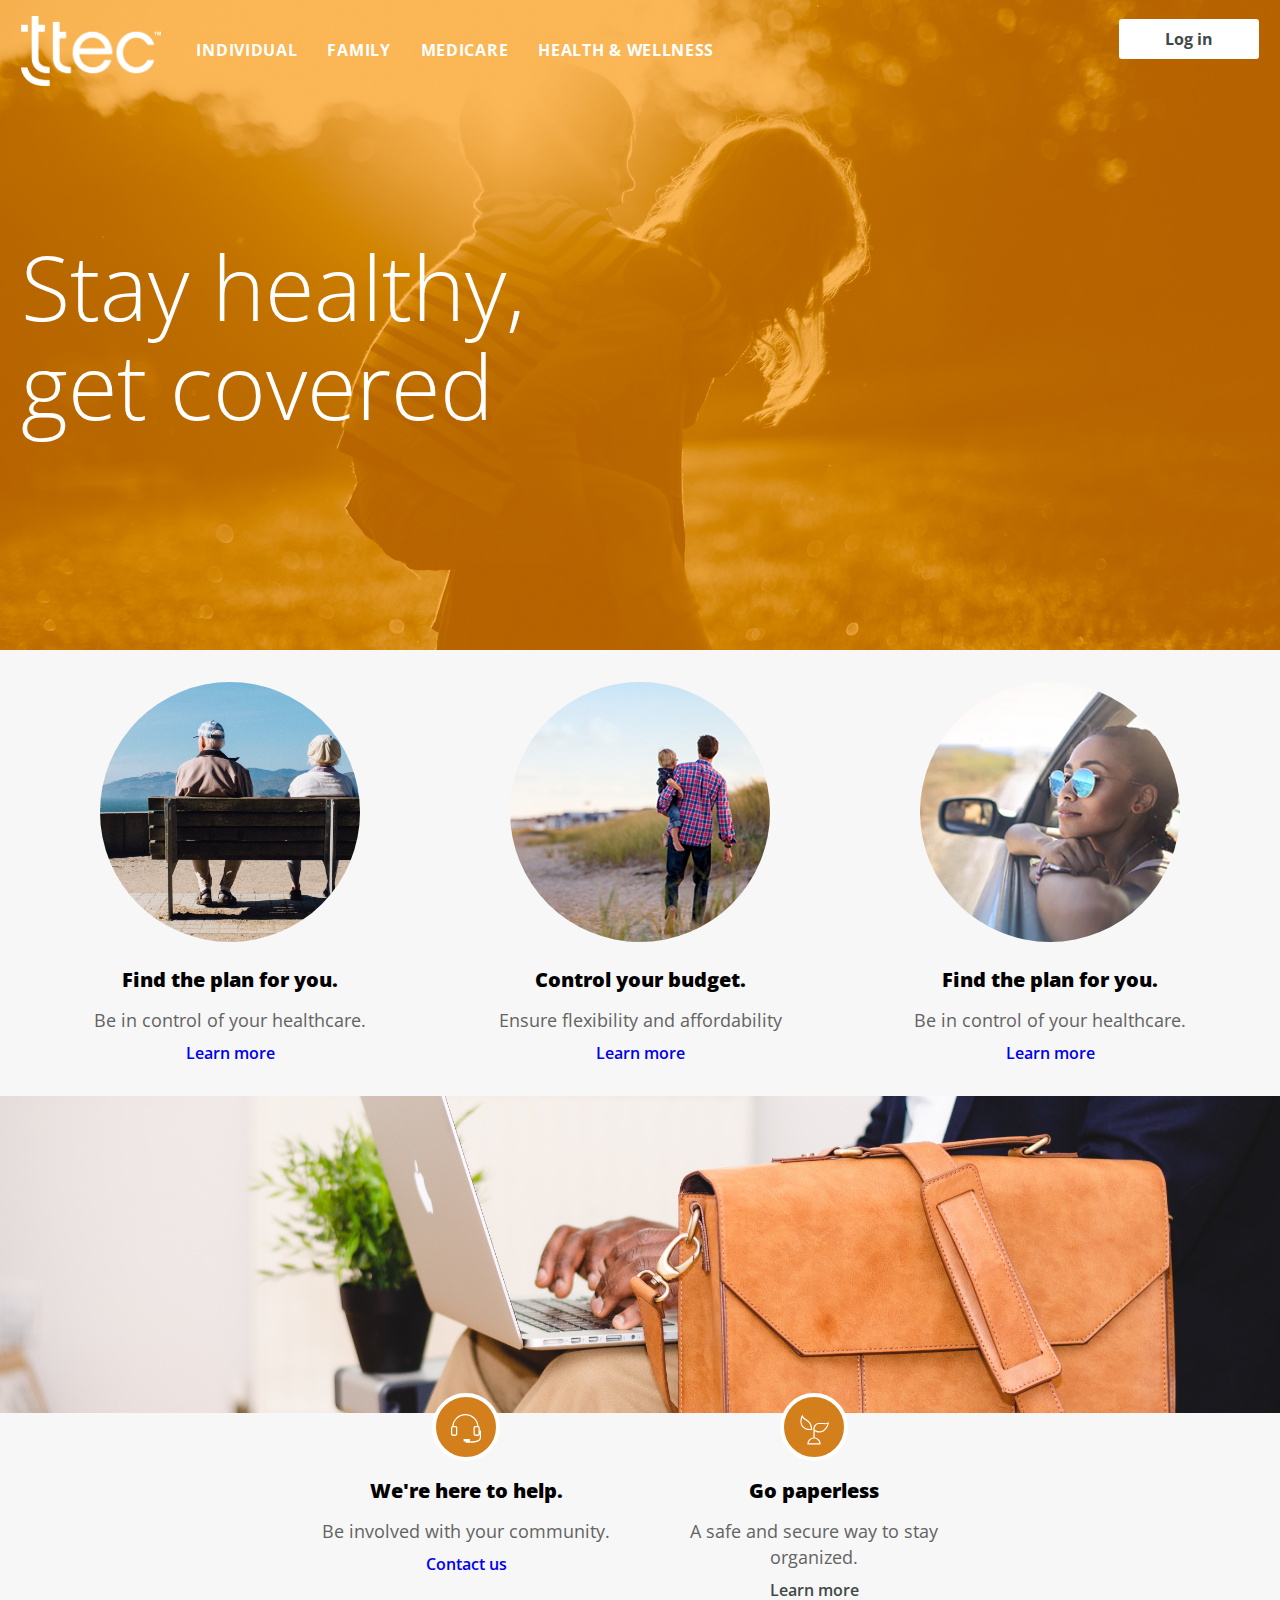
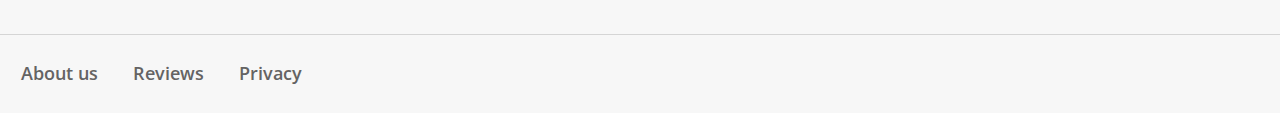
==== index.html @ 58f115ba "Add files via upload" ====
<!DOCTYPE html>
<html lang="en">
  <head><meta charset="utf-8">  
    <title>Welcome to U+ Health!</title>  
        <link href="https://fonts.googleapis.com/css?family=Open+Sans:400,700,800&display=swap" rel="stylesheet">
        <link rel="stylesheet" href="./css/healthcare.css">
        <link href="./css/chunk-common.b6e72eca.css" rel="preload" as="style">
        <link href="./css/chunk-common.b6e72eca.css" rel="stylesheet">
        <script src="js/login.js"></script>
	  <script src="js/PegaHelperExtension.js"></script>
	
    <script id="pega-wm-chat" src="https://widget.use1.chat.pega.digital/bebcd995-d087-48a1-bb02-82c9422e5b3c/widget.js"></script>
    <script language="javascript">
        function proactiveTimer() {
          setTimeout(() => {
                  PegaUnifiedChatWidget.triggerChat("5sonPage");
          }, 5000);
        }
        window.onload = proactiveTimer;
    </script>
  </head>
  <body>
    <div class="front">
        <header class="flex flex-col">
            <div class="wrap header flex">
                <a><img src="./img/tteclogo.png" alt="U+" class="logo"></a>
                <nav class="flex-grow-1">
                <ul class="flex flex-mid-align flex-grow-1">
					<li><a href="#">INDIVIDUAL</a></li>
					<li><a href="#">FAMILY</a></li>
					<li><a href="#">MEDICARE</a></li>
					<li><a href="#">HEALTH & WELLNESS</a></li>
                </ul></nav>
                <button onclick="document.getElementById('id01').style.display='block'" style="width:auto;" class="launch-login">Log in</button>
                <div id = "id01" class="overlay flex flex-col">
                    <form name="login" method="GET" action="/Home.html" onsubmit="return validateform()">
                        <div class="field flex flex-col username">
                            <label for="username">Username</label>
                            <input type="text" id="username" required>
                        </div>
                        <div class="field flex flex-col password">
                            <label for="password">Password</label>
                            <input id="password" type="password" required>
                        </div>
                        <input type="submit" class="button inverse login-btn margin-top" value="Log In">
                    </form>
                </div>
				<script src="js/close.js"></script>
				
            </div>
         </header>
        <main class="flex flex-col">
			<div class="flex flex-col">
            <div class="wrap hero-wrap flex">
                <div class="flex flex-col">
                    <h1 class="hero">Stay healthy, <span>get covered</span></h1>
                </div>
            </div>
            <div class="wrap options primary-options">
                <section class="front-option">
                    <div><img src="img/option-1.jpg" alt="Something." class="option"></div>
                        <div class="details">
								<h2 class="option-header">Find the plan for you.</h2>
								<p>Be in control of your healthcare.</p>
                            <a href="./services.html">Learn more</a></div>
                </section>
                <section class="front-option">
                    <div><img src="img/option-2.jpg" alt="Something." class="option"></div>
                        <div class="details">
								<h2 class="option-header">Control your budget.</h2>
								<p>Ensure flexibility and affordability</p>
                            <a href="./services.html">Learn more</a>
                        </div>
                    </section>
                <section class="front-option">
                    <div><img src="img/option-3.jpg" alt="Something." class="option"></div>
                        <div class="details">
								<h2 class="option-header">Find the plan for you.</h2>
								<p>Be in control of your healthcare.</p>
                            <a href="./services.html">Learn more</a>
                        </div>
                </section>
            </div>
            </div>
            <div class="secondary-options">
                <div class="banner" style="background-image: url(&quot;img/secondary-options.jpg&quot;);">
                </div>
                <div class="wrap options">
                    <section class="front-option contact-us">
                        <h2 class="option-header">We're here to help.</h2>
                        <p>Be involved with your community.</p>
                        <a href="./contact.html">Contact us</a>
                    </section>
                    <section class="front-option paperless">
                    <h2 class="option-header">Go paperless</h2>
                    <p>A safe and secure way to stay organized.</p>
                    <a>Learn more</a>
                    </section>
                </div>
            </div>
        </main>
        <footer class="">
            <div class="wrap flex">
                <nav><div class="flex">
                <a>About us</a>
                <a>Reviews</a>
                <a>Privacy</a>
                </div>
                </nav>
            </div>
        </footer>
    </div>
</body>
</html>
---- css/healthcare.css ----
/* HEALTHCARE */

header,
.product-icon,
.secondary-options .front-option::after,
.benefits li::after {
 background-color:#D37F1C;
}

.front header {
	background-image: url('../img/hero-1.jpg');
 }
 
 .front.logged-in header {
	background-image: url('../img/hero-1.jpg');
 }
---- css/chunk-common.b6e72eca.css ----
html {
  line-height: 1.15;
  -webkit-text-size-adjust: 100%;
}
h1 {
  font-size: 2em;
  margin: 0.67em 0;
}
ih1 {
  padding-left: 5px;
  font-weight:normal;
  font-size: 20px;
  margin: 0 0 5px 0;
  color: #0072fffc;
  line-height: 1.2;
}
.row {
  display: flex;
  font-size: 16px;
  font-weight: 700;
}
.left {
  width: 75%;
}

.right {
  width: 25%;
  text-align: end;
}

body {font-family: "Lato", sans-serif;}        
        /* Style the tab */
        .tab {
          float: left;
          border: 1px solid #ccc;
          background-color: #fff;
          width: 23%;
          height: 422px;
        }        
        /* Style the buttons inside the tab */
        .tab button {
          display: block;
          background-color: inherit;
          color: black;
          padding: 15px;
          width: 100%;
          border: none;
          outline: none;
          text-align: left;
          cursor: pointer;
          transition: 0.3s;
          font-size: 17px;
        }        
        /* Change background color of buttons on hover */
        .tab button:hover {
          background-color: #ddd;
        }        
        /* Create an active/current "tab button" class */
        .tab button.active {
          background-color: #ccc;
        }        
        /* Style the tab content */
        .tabcontent {
          float: left;
          padding: 0px 12px;
          border: 1px solid #ccc;
          width: 77%;
          border-left: none;
          height: 422px;
        }
hr {
  box-sizing: content-box;
  height: 0;
  overflow: visible;
}
pre {
  font-family: monospace, monospace;
  font-size: 1em;
}            
a {
  background-color: transparent;
}
abbr [title] {
  border-bottom: none;
  text-decoration: underline;
  -webkit-text-decoration: underline dotted;
  text-decoration: underline dotted;
}
b,
strong {
  font-weight: bolder;
}
code,
kbd,
samp {
  font-family: monospace, monospace;
  font-size: 1em;
}
small {
  font-size: 80%;
}
sub,
sup {
  font-size: 75%;
  line-height: 0;
  position: relative;
  vertical-align: baseline;
}
sub {
  bottom: -0.25em;
}
sup {
  top: -0.5em;
}
img {
  border-style: none;
}
button,
input,
optgroup,
select,
textarea {
  font-family: inherit;
  font-size: 100%;
  line-height: 1.15;
  margin: 0;
}
button,
input {
  overflow: visible;
}
button,
select {
  text-transform: none;
}
[type="button"],
[type="reset"],
[type="submit"],
button {
  -webkit-appearance: button;
}
[type="button"]::-moz-focus-inner,
[type="reset"]::-moz-focus-inner,
[type="submit"]::-moz-focus-inner,
button::-moz-focus-inner {
  border-style: none;
  padding: 0;
}
[type="button"]:-moz-focusring,
[type="reset"]:-moz-focusring,
[type="submit"]:-moz-focusring,
button:-moz-focusring {
  outline: 1px dotted ButtonText;
}
fieldset {
  padding: 0.35em 0.75em 0.625em;
}
legend {
  box-sizing: border-box;
  color: inherit;
  display: table;
  max-width: 100%;
  padding: 0;
  white-space: normal;
}
progress {
  vertical-align: baseline;
}
textarea {
  overflow: auto;
}
[type="checkbox"],
[type="radio"] {
  box-sizing: border-box;
  padding: 0;
}
[type="number"]::-webkit-inner-spin-button,
[type="number"]::-webkit-outer-spin-button {
  height: auto;
}
[type="search"] {
  -webkit-appearance: textfield;
  outline-offset: -2px;
}
[type="search"]::-webkit-search-decoration {
  -webkit-appearance: none;
}
::-webkit-file-upload-button {
  -webkit-appearance: button;
  font: inherit;
}
details {
  display: block;
}
summary {
  display: list-item;
}
[hidden],
template {
  display: none;
}
*,
:after,
:before {
  box-sizing: border-box;
}
html {
  font-size: 16px;
}
body {
  overflow: auto !important;
}
body,
button {
  font: 16px/1.43 Open Sans, sans-serif;
}
body {
  color: #414949;
}
a,
a:visited {
  text-decoration: none;
  font-weight: 600;
}
a:not(.decorated):hover {
  text-decoration: underline;
}
a.fatlist-item {
  white-space: nowrap;
  margin-left: auto;
  text-align: right;
  padding-left: 28px;
}
p.fatlist-item {
  margin-bottom: 0;
}
ul {
  padding: 0;
}
li,
ul {
  margin: 0;
}
li {
  list-style: none;
}
.benefits li,
.quick-links li {
  margin-bottom: 28px;
}
.benefits li {
  margin-left: 42px;
  position: relative;
}
.benefits li:after {
  content: "";
  width: 24px;
  height: 24px;
  background: url(../img/checkmark-w.71b3f3e2.svg);
  background-repeat: no-repeat;
  background-position: 50% 50%;
  background-size: 14px auto;
  top: 0;
  left: -42px;
  position: absolute;
  border-radius: 50%;
}
header a,
header a:visited {
  font-size: 16px;
  font-weight: 700;
  color: #fff;
  letter-spacing: 0.7px;
  text-transform: capitalize;
}
header span {
  color: #fff;
  font-size: 14px;
  font-weight: 700;
  text-align: right;
}
h1 {
  font-weight: 300;
  font-size: 42px;
  color: #fff;
  margin: 0 0 28px 0;
}
.col-2 h3,
h2 {
  font-weight: 800;
  font-size: 20px;
  margin: 0 0 16px 0;
  color: #000;
  line-height: 1.2;
}
h1.hero {
  font-size: 90px;
  line-height: 1.1;
  color: #fff;
}
p {
  font-size: 18px;
  margin: 0 0 8px 0;
}
.separator > section {
  border-right: 2px solid #979797;
}
.separator > section:last-child {
  border-right: none;
}
.front-option > p {
  margin-bottom: 8px;
}
.category-option p {
  margin-bottom: 24px;
}
.category-option button {
  min-width: 0;
  height: 36px;
}
h1.hero span {
  display: block;
}
h3,
th {
  color: black;
}
h3 {
  font-size: 20px;
  font-weight:800;
  margin: 0 0 16px 0;
}
h4 {
  font-size: 16px;
  margin: 8px 0;
  color: #000;
}
.col-2 h3,
.quick-links a,
.quick-links li,
.table-heading {
  font-size: 15px;
}
.col-2 h3 {
  margin: 21px 0 14px 0;
}
.quick-links a,
.quick-links li {
  font-weight: 700;
}
.banner > div {
  border-color: transparent;
}
.banner h3 {
  margin: 0 0 7px 0;
  text-transform: uppercase;
}
.banner p {
  font-size: 14px;
}
.banner,
.banner h3,
.banner p {
  color: #fff;
}
.banner button {
  margin-left: 7px;
}
.offer-text p {
  margin: 14px 0;
}
.offer-text h3,
h3.account-type {
  margin-bottom: 14px;
}
.table-heading {
  border-bottom: 1px solid #dedede;
  border-radius: 3px;
  margin: 0 -35px 21px -35px;
  padding: 0 35px 21px 35px;
}
table.align-center td,
table.align-center th {
  text-align: center;
  width: 33.3333%;
}
table.color-light tr {
  background-color: #f1f1f1;
}
table.color-light td {
  border: 1px solid #fff;
  padding: 8px;
  color: #000;
}
table.color-heading {
  border: 1px solid #dedede;
  border-radius: 3px;
}
table.color-heading tr.heading {
  background: #f1f1f1;
  font-size: 15px;
  height: 45px;
  font-weight: 700;
}
table.color-heading tr.footer {
  background: #f1f1f1;
  height: 45px;
}
table.color-heading .trend {
  font-size: 10px;
}
tr.heading {
  background: #f1f1f1;
  font-size: 12px;
  height: 45px;
  font-weight: 700;
}
.investmentamount {
  min-width: 130px;
  display: inline-block;
}
.center {
  display: flex;
  justify-content: center;
  align-items: center;
}
p {
  color: #646363;
}
p.activity {
  font-size: 20px;
  margin: 0;
}
time {
  text-transform: uppercase;
  color: #646363;
  font-size: 18px;
  font-weight: 600;
}
time span {
  display: block;
}
time.fatlist-item {
  min-width: 158px;
}
.keyrates h4 {
  color: #646363;
  font-weight: 300;
}
.keyrates h4 ~ table tr {
  font-size: 20px;
}
.cash-projections > div {
  align-items: center;
}
.cash-projections h2 {
  margin: -23px auto 0 0;
}
.cash-projections h4.dropdown {
  margin-top: -25px;
  color: var(--interactiveColor);
}
.cash-projections span {
  font-size: 20px;
  color: #000;
}
.cash-projections > div > div {
  margin-left: 20px;
}
.cash-projections > svg {
  border: 1px solid #ccc;
  margin-top: 10px;
}
.front-option > .offer-card,
.offer-card-col > .offer-card {
  position: relative;
}
.ai-overlay {
  display: none;
  position: absolute;
  top: 0;
  color: #fff;
  background-color: #273b3f;
  flex-flow: column nowrap;
}
.ai-overlay.show {
  display: flex;
  min-width: 385px;
  z-index: 2;
  opacity: 0.85;
}
.ai-overlay > .footer-img {
  margin: auto 0 0 0;
  border-top: 1px solid #fff;
  text-align: right;
}
.ai-overlay > ul {
  text-align: left;
  padding: 16px;
}
.ai-overlay > ul > li {
  word-break: break-all;
  display: flex;
  margin-bottom: 15px;
  align-items: baseline;
}
.ai-overlay label {
  font-weight: 700;
  min-width: 165px;
  display: inline-block;
  color: #fff;
  margin: 0 8px 0 0;
}
.ai-overlay span {
  word-break: break-all;
  display: inline-block;
}
.ai-toggle {
  font-size: 24px;
  border-radius: 50%;
  border: 3px solid #fff;
  min-width: auto;
  height: 49px;
  align-self: flex-end;
}
.rts-overlay {
  width: 100%;
  height: 100px;
  background-color: #344251;
  position: fixed;
  bottom: 0;
  z-index: 2;
  transition: -webkit-transform 0.2s ease;
  transition: transform 0.2s ease;
  transition: transform 0.2s ease, -webkit-transform 0.2s ease;
  padding: 0 14px;
  -webkit-transform: translateY(80px);
  transform: translateY(80px);
}
.rts-overlay > div {
  padding-top: 21px;
}
.rts-overlay > div > .flex {
  max-width: 500px;
}
.rts-enable {
  margin: 14px 14px 14px auto;
}
.rts-overlay.expanded {
  -webkit-transform: translateY(0);
  transform: translateY(0);
}
.rts-toggle {
  font-size: 15px;
  border-radius: 50%;
  border: 3px solid transparent;
  width: 40px;
  min-width: auto;
  padding: 0;
}
.rts-enabled .offer-container,
.rts-enabled .primary-options > .front-option.cdh-offer {
  outline: 1px dashed #f7112d;
  cursor: pointer;
}
.pi.pi-rts-error {
  background: #f7112d;
  border-color: #fff;
}
.rts-overlay-toggle {
  position: absolute;
  left: 70px;
  top: -15px;
}
.rts-overlay span {
  font-size: 16px;
  color: #fff;
}
.rts-overlay .comment {
  background-color: #1c242d;
  height: 66px;
  overflow-y: auto;
  font-size: 13px;
  color: #fff;
  padding: 14px 14px 0 14px;
  margin-left: 14px;
  flex: 1;
}
.rts-overlay .comment > p {
  color: #fff;
  margin: 0;
  font-size: 13px;
}
.scorecard {
  font-size: 22px;
}
.form {
  flex: 1;
}
.form main {
  color: #fff;
  min-height: calc(100vh - 244px);
  margin-top: -300px;
  margin-left: 30px;
  margin-right: 30px;
}
.kmhelp > div {
  height: calc(100vh - 244px);
}
.kmhelp > div > iframe {
  height: 100% !important;
}
.front header {
  background-position: 50% 25%;
  background-repeat: no-repeat;
  background-size: cover;
  height: 650px;
  padding-top: 7px;
  margin-bottom: 70px;
}
.front > header {
  justify-content: flex-start;
  margin-bottom: 0;
}
.front > main {
  margin-top: -600px;
}
.front .hero-wrap {
  height: 600px;
}
.hero-wrap button.more {
  width: 150px;
}
.hero-wrap a {
  width: 150px;
  background: #fff;
  text-align: center;
  border-radius: 3px;
  line-height: 40px;
}
.form > header {
  background-position: 25% 50%;
  background-repeat: no-repeat;
  background-size: cover;
  justify-content: flex-start;
  padding-top: 7px;
  height: 400px;
}
.flex {
  display: flex;
}
.account-picker > .flex > .content-card {
  margin: 0 8px 8px 8px;
  flex: 1;
}
.account-picker > .flex > .content-card:first-child {
  margin-left: 0;
}
.account-picker > .flex > .content-card:last-child {
  margin-right: 0;
}
.flex-col-3 {
  flex-wrap: nowrap;
}
.flex-col-3 > div {
  width: calc(33.33333% - 10.66667px);
  margin: 0 8px 8px 8px;
}
.flex-col-3 > div:last-child {
  margin-right: 0;
}
.flex-col-3 > div:first-child {
  margin-left: 0;
}
.flex-nowrap {
  flex-wrap: nowrap;
}
.flex-wrap {
  flex-wrap: wrap;
}
.flex-col {
  flex-direction: column;
}
.flex-align-r {
  margin-left: auto;
}
.flex-grow-r {
  flex: 1;
  justify-content: flex-end;
}
.flex-mid-align {
  align-items: center;
}
.space-nowrap {
  white-space: nowrap;
}
a.km {
  margin-right: 21px;
}
.cols-reverse .col-1 {
  order: 2;
}
.cols-reverse .col-2 {
  margin-left: 0;
  margin-right: 35px;
  padding: 0;
  box-shadow: none;
}
body {
  margin: 0;
}
.wrap {
  width: 100%;
  max-width: 1300px;
  padding: 0 21px;
  margin: 0 auto 16px auto;
}
footer .wrap {
  margin-bottom: 0;
  align-items: center;
}
.category .wrap {
  max-width: 1000px;
  margin: 0 auto;
}
.wrap.header,
footer .wrap {
  max-width: 100%;
}
.wrap.header {
  align-items: flex-end;
  margin-bottom: 0;
  height: 55px;
}
header {
  height: 113px;
  justify-content: center;
  margin-bottom: 45px;
}
.front.logged-in header {
  padding-top: 29.5px;
}
header.settings {
  margin-bottom: 0;
  padding: 0 16px;
  flex-flow: row wrap;
}
header.settings > h1 {
  flex-grow: 1;
  margin: 0 auto;
  text-align: center;
}
header ul.flex li {
  margin-right: 30px;
}
.embedded-content > body {
  background: transparent;
}
.embedded-content .header-light h2 {
  color: #fff;
}
.embedded-content .header-light > a {
  flex-grow: 1;
  text-align: right;
  color: #fff;
  line-height: 42px;
}
.embedded-content .col-2 {
  margin: 0 0 0 35px;
  min-width: 200px;
}
.embedded-content .col-2 h3 {
  margin-top: 0;
}
.embedded-content .button-row > button {
  min-width: 140px;
  margin: 0 35px 14px 0;
  width: calc(25% - 29.5px);
  padding: 0 14px;
}
.embedded-content .button-row > button:last-child {
  margin-right: 0;
}
.hero-wrap {
  flex-grow: 1;
  align-items: center;
  position: relative;
}
.hero-wrap.hero-with-img > div {
  width: 50%;
}
.hero-wrap.hero-with-img > div:last-child {
  text-align: center;
}
.button-row button,
main {
  flex-grow: 1;
}
.primary-options > .front-option > .details {
  margin-top: 20px;
}
.options {
  display: flex;
  max-width: 1230px;
  justify-content: space-between;
}
.secondary-options .banner {
  height: 317px;
  background: no-repeat 50% 0 transparent;
  background-size: cover;
}
.secondary-options .front-option {
  padding-top: 86px;
  background-size: 68px;
  position: relative;
}
.offer-img {
  max-width: 100%;
}
.list-box > h3 {
  color: #414949;
  margin-bottom: 8px;
}
.list-box > p {
  font-size: 27px;
  color: #414949;
  margin: 0;
  word-break: break-all;
}
.secondary-options .front-option:after {
  content: "";
  display: block;
  height: 68px;
  width: 68px;
  border-radius: 50%;
  position: absolute;
  top: 0;
  left: 50%;
  margin-left: -34px;
  background: url(../img/contact.svg);
  background-position: 50% 50%;
  background-repeat: no-repeat;
  background-color:#D37F1C;
  background-size: 30px auto;
  border: 4px solid #fff;
}
.secondary-options .paperless:after {
  background-image: url(../img/paperless.svg);
}
.secondary-options .wrap {
  max-width: 738px;
  margin-top: -20px;
}
.primary-options.wrap {
  padding: 0;
}
.hero-wrap img,
img.option {
  max-height: 260px;
  max-width: 100%;
}
.primary-options img.option {
  border-radius: 50%;
}
.col-2 img {
  max-width: 100%;
}
.front-option {
  text-align: center;
  min-width: 150px;
  padding: 16px;
  flex: 1;
  display: flex;
  flex-flow: column;
}
footer {
  border-top: 1px solid #d5d5d5;
  width: 100%;
}
footer nav > div.flex > a {
  margin-right: 35px;
  font-size: 18px;
  color: #646363;
}
footer nav > div.flex {
  margin: 26px 0;
  align-items: center;
}
.accounts-list > li {
  flex-grow: 1;
}
.accounts-list > li,
.button-row > button {
  margin: 0 8px 24px 8px;
}
.accounts-list > li:first-child,
.button-row > button:first-child {
  margin-left: 0;
}
.accounts-list > li:last-child,
.button-row > button:last-child {
  margin-right: 0;
}
.col-1 {
  width: calc(75% - 30px);
  
}
.col-2 {
  flex-grow: 1;
  width: 25%;
  margin-bottom: 24px;
  margin-left: 30px;
}
.col-3 {
  flex: 1;
  width: calc(33.33333% - 23.33333px);
  margin-left: 35px;
}
.col-3:first-child {
  margin-left: 0;
}
.col-4{
  width : 100%;
}
.content-card {
  padding: 20px;
}
pega-embed {
  background: #fff;
  border: 1px solid #d5d5d5;
  border-radius: 4px;
  margin-bottom: 16px;
}
.primary-card {
  padding: 35px;
}
.primary-card > section {
  margin-bottom: 16px;
}
.primary-card > section:last-child {
  margin-bottom: 0;
}
.secondary-card {
  padding: 20px;
  margin-bottom: 30px;
}
.offer .col-2 {
  margin-top: 0;
}
.col-2 img {
  margin: 0 auto;
  display: block;
}
.circle {
  border-radius: 999px;
}
.menu {
  display: none;
}
#pega-gadget ~ .col-2 {
  margin-top: 90px;
}
.layout-stacked > .field-item {
  margin: 16px 0 8px 0;
  position: relative;
}
.layout-stacked > .field-item > label {
  position: absolute;
  top: 0;
  left: 8px;
  transition: all 0.3s ease;
  padding: 0;
  margin: 10px 0 0 0;
  pointer-events: none;
  font-size: 16px;
  color: #414949;
}
.layout-stacked > .field-item > input,
.layout-stacked > .field-item > input:active,
.layout-stacked > .field-item > input:focus,
.layout-stacked > .field-item > input:hover {
  transition: all 0.3s linear;
  border: none;
  border-bottom: 1px solid #d1d2d3;
  outline: none;
  color: #000;
  line-height: 40px;
  padding: 10px 0 3px 0;
  height: 40px;
  font-weight: 300;
}
.layout-stacked > .field-item > input::-webkit-input-placeholder {
  color: transparent;
  font-size: 0;
}
.layout-stacked > .field-item > input::-moz-placeholder {
  color: transparent;
  font-size: 0;
}
.layout-stacked > .field-item > input::-ms-input-placeholder {
  color: transparent;
  font-size: 0;
}
.layout-stacked > .field-item > input::placeholder {
  color: transparent;
  font-size: 0;
}
.layout-stacked > .field-item > input:not(:-moz-placeholder-shown) + label {
  font-size: 75%;
  transform: translate3d(0, -100%, 0);
  margin-top: 16px;
}
.layout-stacked > .field-item > input:active + label,
.layout-stacked > .field-item > input:focus + label,
.layout-stacked > .field-item > input:not(:placeholder-shown) + label {
  font-size: 75%;
  -webkit-transform: translate3d(0, -100%, 0);
  transform: translate3d(0, -100%, 0);
  margin-top: 16px;
}
.layout-labels-left > .field-item {
  display: flex;
  flex-flow: row nowrap;
  align-items: center;
  margin-bottom: 8px;
}
.layout-labels-left > .field-item > label {
  margin: 0 16px 0 0;
  width: 300px;
}
.layout-labels-left > .field-item > label.width-auto {
  width: auto;
}
.layout-labels-left > .field-item > input[type="password"],
.layout-labels-left > .field-item > input[type="text"],
.layout-labels-left > .field-item > select,
.layout-labels-left > .field-item > textarea {
  flex-grow: 1;
  width: 100%;
  min-width: 0;
  resize: none;
}
.layout-labels-top > .field-item > label {
  margin: 0 0 4px 0;
}
.layout-labels-top > .field-item > input[type="password"],
.layout-labels-top > .field-item > input[type="text"],
.layout-labels-top > .field-item > select,
.layout-labels-top > .field-item > textarea {
  flex-grow: 1;
  width: 100%;
  min-width: 0;
  margin-bottom: 16px;
  resize: none;
}
.layout-labels-top > .field-item.field-checkbox {
  display: flex;
  flex-flow: row nowrap;
  margin-top: 16px;
  margin-bottom: 16px;
}
.layout-labels-top > .field-item.field-checkbox > label {
  margin-right: 16px;
}
.layout-inline-grid-double {
  display: flex;
  flex-flow: row wrap;
}
.layout-inline-grid-double > div {
  width: calc(50% - 8px);
  margin-right: 8px;
}
.layout-inline-grid-double > div:nth-child(2n) {
  margin: 0 0 0 8px;
}
.padding-2x {
  padding: 16px;
}
.margin-r-2x {
  margin-right: 16px;
}
.margin-t-2x {
  margin-top: 16px;
}
.padding-t-2x {
  padding-top: 16px;
}
.flex-grow-1 {
  flex-grow: 1;
}
.flex-1 {
  flex: 1;
}
.float-r {
  float: right;
}
.margin-r-auto {
  margin-right: auto;
}
.margin-l-auto {
  margin-left: auto;
}
.width-100-pct {
  width: 100%;
}
.height-100-pct {
  height: 100%;
}
.full-height > iframe {
  min-height: calc(100vh - 244px);
}
div.inline-middle > button {
  margin-right: 16px;
}
div.inline-middle > button:last-child {
  margin-right: 0;
}
div[data-pega-gadgetname] {
  width: 100%;
}
[role="tablist"] li {
  display: inline-block;
  list-style: none;
}
a[role="tab"] {
  padding: 12px 16px;
  display: block;
  font-weight: 700;
  font-size: 20px;
  text-decoration: none;
  cursor: pointer;
  color: var(--interactiveColor);
  width: 100%;
}
a[aria-selected="true"],
a[role="tab"]:active,
a[role="tab"]:focus,
a[role="tab"]:hover {
  background: hsla(0, 0%, 82.4%, 0.7);
  text-decoration: underline;
}
[role="tabpanel"][aria-hidden="true"] {
  display: none;
}
.bill-pay p {
  margin-bottom: 16px;
}
a.kmhelp {
  margin: auto 16px auto 0;
}
.tab-vertical-menu {
  max-width: 1300px;
  margin: 21px auto;
}
.tab-vertical-menu > .tab-interface {
  display: flex;
  flex-flow: column;
  width: 350px;
  margin: 0 24px;
  position: sticky;
  top: 21px;
  float: left;
}
.tab-vertical-menu > .tab-interface > .tab-action,
.tab-vertical-menu > .tab-interface ul {
  display: flex;
  flex-flow: column;
  padding: 0;
  margin-bottom: 30px;
  background: #fff;
  border-radius: 8px;
}
.tab-vertical-menu > .tab-interface > .container > .header {
  display: none;
}
.tab-vertical-menu > .tab-interface > .container > .body {
  display: block;
  background: none;
  padding: 0;
}
.tab-vertical-menu > .tab-interface > .tab-action {
  padding: 20px;
}
.tab-vertical-menu > .tabs-details {
  flex: 1;
  margin-right: 24px;
  margin-bottom: 30px;
  background: #fff;
  border-radius: 8px;
  padding: 20px;
  margin-left: 396px;
}
.container-transparent h3,
.container-transparent p {
  color: #000;
}
.container-transparent h3 {
  margin: 8px 0;
}
.container > .header {
  height: 40px;
  align-items: baseline;
  cursor: pointer;
}
.container > .body {
  background: #eeeded;
  padding: 16px;
}
.container > .header > h3 {
  color: #000;
}
.container > .header > button.simple {
  color: #000;
  margin-left: 21px;
  min-height: auto;
  text-align: center;
  padding: 0 8px;
}
.container > .header > button.simple > i {
  margin-right: 0;
}
.container.collapsed > .body {
  display: none;
}
[disabled] {
  opacity: 0.33;
  pointer-events: none;
}
.logo {
  height: 70px;
  margin-right: 35px;
  margin-bottom:-30px;
  
}
label {
  margin-top: 0;
  color: #646363;
  font-size: 15px;
  font-weight: 700;
  display: inline-block;
}
input,
select,
textarea {
  margin-top: 0;
  background: #fff;
  border: 1px solid #d1d2d3;
  color: inherit;
  font-family: inherit;
  font-size: inherit;
  line-height: 24px;
  display: block;
  padding: 0 14px;
}
input,
select {
  height: 42px;
  font-size: 18px;
}
textarea {
  resize: none;
  overflow: hidden;
  display: block;
  -moz-tab-size: 4;
  -o-tab-size: 4;
  tab-size: 4;
  font-size: 18px;
}
input[type="checkbox"],
input[type="radio"] {
  display: inline-block;
  height: auto;
}
input[type="radio"] {
  position: absolute;
  opacity: 0;
}
input[type="radio"] + label:before {
  content: "";
  position: absolute;
  left: 0;
  top: 0;
  border-radius: 50%;
  transition: all 0.2s ease;
  background: #fff;
  border: 1px solid #cacdd6;
  width: 25px;
  height: 25px;
  display: inline-block;
  margin: 0 4px 0 0;
  box-sizing: border-box;
  padding: 0;
  vertical-align: top;
}
input[type="radio"]:focus + label:before,
input[type="radio"]:hover + label:before {
  border-color: var(--interactiveColor);
}
input[type="radio"] + label {
  pointer-events: all;
  position: relative;
  padding-left: 30px;
  padding-top: 0;
  cursor: pointer;
  width: 100%;
  margin: 0 10px 10px 0;
  display: inline-block;
  color: #1d2020;
  font-weight: 400;
  text-decoration: inherit;
  text-transform: none;
  font-size: 16px;
  font-family: OpenSans, sans-serif;
  line-height: 28px;
}
input[type="radio"]:checked + label:before {
  background: #fff;
  border-width: 9px;
  border-color: var(--interactiveColor);
}
.field-radiogroup > div {
  flex-flow: row wrap;
}
select {
  background: #fff
    url("data:image/svg+xml;charset=utf-8,%3Csvg xmlns='http://www.w3.org/2000/svg' viewBox='0 0 48.06 28.04' width='18' height='9'%3E%3Cpath fill='%23333' d='M47.51.64a1.91 1.91 0 00-2.7 0L24.1 23.25 3.35.65 3.17.47A1.91 1.91 0 10.66 3.35l21.87 23.84a1.69 1.69 0 00.13.31 2.15 2.15 0 002.85 0 1.75 1.75 0 00.13-.32L47.51 3.34a1.91 1.91 0 000-2.7z'/%3E%3C/svg%3E")
    right 15px top 50% no-repeat;
  padding-right: 48px;
  -webkit-appearance: none;
}
select::-ms-expand {
  display: none;
}
a,
button,
input,
select,
textarea {
  transition: all 0.25s ease-out;
}
textarea {
  height: 150px;
}
a:hover {
  cursor: pointer;
}
input[type="checkbox"] {
  -webkit-appearance: none;
  -moz-appearance: none;
  appearance: none;
}
input[type="checkbox"]:active,
input[type="checkbox"]:checked,
input[type="checkbox"]:hover,
input[type="checkbox"]:indeterminate {
  border-color: var(--interactiveColor);
}
input[type="checkbox"]:checked,
input[type="checkbox"]:indeterminate {
  background-color: #eceff8;
}
input[type="checkbox"]:disabled {
  opacity: 0.3;
  cursor: not-allowed;
}
input[type="checkbox"] {
  position: absolute;
  opacity: 0;
}
input[type="checkbox"]:checked + label:before {
  background: url("[data-uri]")
    no-repeat 50% 50%;
  background-color: var(--interactiveColor);
  background-size: 16px;
  border-color: var(--interactiveColor);
}
input[type="checkbox"]:focus + label:before,
input[type="checkbox"]:hover + label:before {
  border-color: var(--interactiveColor);
}
input[type="checkbox"] + label:before {
  content: "";
  position: absolute;
  left: 0;
  top: 0;
  width: 28px;
  height: 28px;
  transition: all 0.2s ease;
  border: 1px solid;
}
input[type="checkbox"] + label {
  pointer-events: all;
  position: relative;
  padding-left: 40px;
  padding-top: 4px;
  cursor: pointer;
  height: 28px;
  width: 100%;
  margin: 0 8px 0 0;
  display: block;
}
input[type="color"] {
  margin-right: 8px;
  min-width: 30px;
  width: 30px;
  padding: 0;
  height: 30px;
  border: none;
}
.hidden {
  opacity : 1;
  display: none;
}
.show {
  opacity: 1;
  display: block;
}
.overlay {
  display: none;
  background: #fff;
  position: absolute;
  padding: 35px 36px;
  right: 28px;
  align-items: center;
  -webkit-filter: drop-shadow(0 3px 21px rgba(0, 0, 0, 0.5));
  filter: drop-shadow(0 3px 21px rgba(0, 0, 0, 0.5));
  top: 83px;
  transition: opacity 0.25s ease-out;
  z-index: 1000;
  max-width: 465px;
  min-width: 465px;
}
.overlay.logout {
  min-width: 0;
  right: 4px;
}
.overlay:after {
  content: "";
  width: 28px;
  height: 28px;
  background: #fff;
  position: absolute;
  -webkit-transform: rotate(45deg);
  transform: rotate(45deg);
  top: -14px;
  right: 36px;
  margin-left: -14px;
}
.field,
.overlay > * {
  margin-bottom: 25px;
}
.overlay > :last-child {
  margin-bottom: 0;
}
.button,
button {
  background: #f8ad06d1;
  border: 1px solid var(--interactiveColor);
  box-sizing: border-box;
  display: inline-block;
  font-weight: 700;
  min-height: 40px;
  min-width: 140px;
  border-radius: 3px;
  cursor: pointer;
}
button.more {
  height: 50px;
}
button.launch-login {
  margin-top: 3px;
  margin-bottom: 3px;
}
button.launch-login,
button.launch-login:active,
button.launch-login:focus,
button.launch-login:hover,
button.more,
button.more:active,
button.more:focus,
button.more:hover {
  background: #fff;
  color: var(--interactiveColor);
  border: 1px solid transparent;
}
button.launch-menu {
  margin-top: 3px;
  margin-bottom: 3px;
  background: transparent;
  font-size: 16px;
  border: none;
  min-width: 100px;
  margin-left: 16px;
}
button:hover {
  border-color: var(--interactiveColor);
}
button,
button:active,
button:focus,
button:hover {
  color: #fff;
  text-decoration: none;
}
button.secondary {
  border: none;
  background: #fff;
}
button.secondary:hover {
  border: none;
}
button.tertiary {
  border-color: rgba(41, 94, 217, 0);
  padding: 0;
}
button.light,
button.tertiary {
  background: none;
  min-width: 40px;
}
button.light {
  border: none;
  color: #fff;
  padding: 5px;
  opacity: 0.85;
  font-size: 18px;
}
button.light:active,
button.light:focus,
button.light:hover {
  opacity: 1;
}
.button.secondary,
.button.secondary:active,
.button.secondary:focus,
.button.secondary:hover,
.button.tertiary,
.button.tertiary:active,
.button.tertiary:focus,
.button.tertiary:hover,
button.secondary,
button.secondary:active,
button.secondary:focus,
button.secondary:hover,
button.tertiary,
button.tertiary:active,
button.tertiary:focus,
button.tertiary:hover {
  color: var(--interactiveColor);
}
button.simple {
  background: transparent;
  border: none;
  color: #0616ec;
  min-width: 0;
  padding: 0;
}
button.simple:active,
button.simple:hover {
  background: transparent;
  border: none;
  color: #f1f1f1;
  text-decoration: underline;
}
.overlay .button,
.overlay button,
.overlay input,
.overlay select {
  width: 100%;
}
.field > * {
  margin-top: 5px;
}
.field :not(label) {
  order: 2;
}
.field.check {
  flex-direction: row;
}
.field.check * {
  order: 1;
  margin-right: 15px;
}
.field .error,
.field .helper {
  font-size: 16px;
}
.field .error {
  color: red;
}
.field .helper {
  color: #646363;
}
.password,
.username {
  position: relative;
}
.avatar {
  width: 50px;
  height: 50px;
  border-radius: 50%;
  border: 4px solid #fff;
}
.pi.product-icon {
  min-width: 70px;
  height: 70px;
  border-radius: 50%;
  font-size: 30px;
  line-height: 60px;
  text-align: center;
  color: #fff;
}
.menu-overlay {
  background: #fff;
  position: absolute;
  transition: height 0.25s ease-in-out;
  -webkit-filter: drop-shadow(0 3px 21px rgba(0, 0, 0, 0.5));
  filter: drop-shadow(0 3px 21px rgba(0, 0, 0, 0.5));
  right: 16px;
  min-width: 200px;
  height: 0;
  overflow: hidden;
  z-index: 2;
}
header .menu-overlay a {
  color: #414949;
  text-transform: none;
  padding-right: 28px;
  line-height: 40px;
  border-bottom: 1px solid #fdfdfd;
  text-align: right;
  display: block;
}
.fatlist > li {
  border-bottom: 1px solid #e6e7e8;
  padding: 3px 0;
  align-items: center;
  min-height: 28px;
}
table {
  width: 100%;
  border-collapse: collapse;
  color: #646363;
}
td,
th {
  padding: 4px;
  color: #414949;
  text-align: left;
}
td.align-r,
th.align-r {
  text-align: right;
}
.filter {
  border: none;
  border-bottom: 1px solid #dedede;
  margin: 0 0 8px auto;
  max-width: 50%;
  color: #000;
}
.search-bar {
  position: relative;
}
.search-bar .pi-search {
  position: absolute;
  right: 0;
  bottom: 22px;
}
.inputfile {
  width: 0.1px;
  height: 0.1px;
  opacity: 0;
  overflow: hidden;
  position: absolute;
  z-index: -1;
}
.inputfile + label {
  font-size: 16px;
  font-weight: 600;
  padding: 8px;
  margin-bottom: 0;
  color: var(--interactiveColor);
  border: none;
  cursor: pointer;
  min-height: 40px;
  border: 1px solid var(--interactiveColor);
  border-radius: 3px;
  transition: all 0.25s ease-out;
}
.inputfile:active + label,
.inputfile:focus + label,
.inputfile:hover + label,
button.file-download:active,
button.file-download:focus,
button.file-download:hover {
  outline: 2px solid var(--interactiveColor);
  border-radius: 0;
}
button.file-download {
  color: var(--interactiveColor);
  background: #fff;
  font-weight: 600;
}
.kpi-item {
  display: flex;
  flex: 1 1 100px;
  padding: 0 8px;
}
td > input {
  width: 100%;
  inline-size: -moz-available;
}
@supports (-webkit-appearance: none) {
  input[type="date"]::-webkit-inner-spin-button {
    -webkit-appearance: none;
    display: none;
  }
  input[type="date"]::-webkit-calendar-picker-indicator {
    display: block;
    color: transparent;
    opacity: 1;
    background: #fff
      url("[data-uri]")
      no-repeat calc(100% - 8px) 50%;
  }
  .field-combobox > input[type="text"]::-webkit-calendar-picker-indicator {
    display: none;
  }
}
@supports (-moz-appearance: none) {
  input[type="date"] {
    background: #fff
      url("[data-uri]")
      no-repeat calc(100% - 8px) 50%;
    padding-right: 28px;
  }
}
.field-combobox > input,
button.action-menu {
  background: #fff
    url("[data-uri]")
    no-repeat calc(100% - 8px) 50%;
}
.form,
body {
  background: #f7f7f7;
}
body.front,
body.offer {
  background: #fff;
}
a,
a:visited {
}
a.decorated,
a.decorated:visited {
  border-bottom-color: var(--interactiveColor);
}
a:active,
a:focus,
a:hover {
  text-decoration: underline;
}
.content-card {
  background: #fff;
  border: 1px solid #d5d5d5;
  border-radius: 4px;
}
.content-card span {
  color: #646363;
}
.primary-card {
  background: #fff;
  box-shadow: 0 3px 6px rgba(0, 0, 0, 0.2);
  border-radius: 8px;
}
.secondary-card {
  background: #fff;
  border: 1px solid #fff;
  border-radius: 8px;
}
.content-card.fatlist,
.content-card.offer-card {
  padding: 0;
}
.trend-error {
  font-size: 18px;
  font-weight: 700;
}
.pi.pi-error,
.trend-error {
  color: rgba(255, 9, 0, 0.9019607843137255);
}
.pi.pi-error {
  font-weight: 700 !important;
}
.trend-success {
  color: #3c8712;
  font-size: 18px;
  font-weight: 700;
}
.pi.pi-success {
  color: #3c8712;
  font-weight: 700 !important;
}
@font-face {
  font-family: UIKitIcons;
  font-display: swap;
  src: local("uikit-icons"),
    url(../fonts/uikit-icons.f28962ba.woff2) format("woff2"),
    url(../fonts/uikit-icons.5fdbff85.woff) format("woff");
  font-weight: 400;
  font-style: normal;
}
@-webkit-keyframes anim-rotate {
  0% {
    -webkit-transform: rotate(0deg);
  }
  to {
    -webkit-transform: rotate(1turn);
  }
}
@-webkit-keyframes anim-rotate-reverse {
  0% {
    -webkit-transform: rotate(0deg);
  }
  to {
    -webkit-transform: rotate(-1turn);
  }
}
@keyframes anim-rotate {
  0% {
    -webkit-transform: rotate(0deg);
    transform: rotate(0deg);
  }
  to {
    -webkit-transform: rotate(1turn);
    transform: rotate(1turn);
  }
}
@keyframes anim-rotate-reverse {
  0% {
    -webkit-transform: rotate(0deg);
    transform: rotate(0deg);
  }
  to {
    -webkit-transform: rotate(-1turn);
    transform: rotate(-1turn);
  }
}
.anim-rotateCW:before {
  -webkit-animation: anim-rotate 1.33s linear infinite;
  animation: anim-rotate 1.33s linear infinite;
}
.anim-rotateCCW:before {
  -webkit-animation: anim-rotate-reverse 1.33s linear infinite;
  animation: anim-rotate-reverse 1.33s linear infinite;
}
#sidebar-region-one #PEGA_TABBED0 .tab-ul li > a,
.container-close:before,
.content-layout-group > .layout-group-nav > h2 > .icon-openclose:before,
.menu-horizontal > .menu-item > .menu-item-anchor.menu-item-expand:after,
.pi,
.screen-layout-header_footer_left
  > .screen-layout-region
  > .screen-layout-region-content
  .nav-toggle-one,
div[class*="layout-outline"] > .Collapsed > .header-bar > * > .icon-openclose,
div[class*="layout-outline"] > .Expanded > .header-bar > * > .icon-openclose {
  font-family: UIKitIcons !important;
  font-style: normal !important;
  font-weight: 400 !important;
  font-variant: normal !important;
  text-transform: none !important;
  speak: none;
  line-height: 1;
  transform-origin: 50% 50% 0;
  -webkit-transform-origin: 50% 50% 0;
  margin-right: 0.25em;
}
aside .pi {
  margin: 0;
}
.content-layout-group > .layout-group-nav > h2 > .icon-openclose:before,
.menu-horizontal > .menu-item > .menu-item-anchor.menu-item-expand:after,
.pi:before,
div[class*="layout-outline"]
  > .Collapsed
  > .header-bar
  > *
  > .icon-openclose:before,
div[class*="layout-outline"]
  > .Expanded
  > .header-bar
  > *
  > .icon-openclose:before {
  display: inline-block;
  vertical-align: -0.2em;
  line-height: 1;
  font-size: 1.1764705882em;
  padding: 0.5px;
  text-rendering: auto;
  -webkit-font-smoothing: antialiased;
  -moz-osx-font-smoothing: grayscale;
}
i[data-click],
i[data-click]:before {
  cursor: pointer;
}
.Header_nav .pi:before {
  font-size: 18px;
}
.pi-dark {
  color: #10132e;
}
.pi-light {
  color: #fff;
}
.pi-gray,
.pi-grey {
  color: rgba(16, 19, 46, 0.66);
}
.pi-muted {
  opacity: 0.35;
}
.pi-muted:hover {
  opacity: 1;
}
.pi-small {
  font-size: 12px;
}
.pi-1_5x {
  font-size: 1.5em;
}
.pi-2x {
  font-size: 2em;
}
.pi-3x {
  font-size: 3em;
}
.pi-4x {
  font-size: 4em;
}
.pi-5x {
  font-size: 5em;
}
.pi-empty-state:before {
  font-size: 1em !important;
}
.content-layout-group > .layout-group-nav > h2 > .icon-openclose,
.screen-layout-header_footer_left
  > .screen-layout-region
  > .screen-layout-region-content
  .nav-toggle-one {
  background-image: none;
  padding-right: 10px;
}
.content-layout-group > .layout-group-nav > h2 > .icon-openclose {
  font-size: 21px;
  margin-top: 7px;
}
.screen-layout-header_footer_left
  > .screen-layout-region
  > .screen-layout-region-content
  .nav-toggle-one:before {
  content: "\e000";
  line-height: 35px;
  margin: 0;
}
.open-rule:before,
.private-rule:before {
  color: #a9d400;
}
.open-rule:before {
  font-size: 10px;
}
#sidebar-region-one #PEGA_TABBED0 .tab-ul li > a:before,
.screen-layout-header_footer_left
  > .screen-layout-region
  > .screen-layout-region-content
  .nav-toggle-one:before {
  color: #fff;
  font-size: 16px;
  vertical-align: middle;
}
.menu-item-active > a.menu-item-anchor .pi-1-1:before,
.pi-1-1-solid:before {
  content: "\e138";
}
.pi-1-1:before {
  content: "\e137";
}
.pi-a11y:before {
  content: "\e040";
}
.pi-align-center:before {
  content: "\e0fe";
}
.menu-item-active > a.menu-item-anchor .pi-align-item-center,
.menu-item-active > a.menu-item-anchor .pi-align-item-vert-center,
.pi-align-item-center-solid:before,
.pi-align-item-vert-center-solid:before {
  content: "\e10a";
}
.pi-align-item-center:before,
.pi-align-item-vert-center:before {
  content: "\e04b";
}
.pi-align-item-down:before,
.pi-align-item-left:before,
.pi-align-item-right:before,
.pi-align-item-up:before {
  content: "\e04a";
}
.menu-item-active > a.menu-item-anchor .pi-align-item-down:before,
.menu-item-active > a.menu-item-anchor .pi-align-item-left:before,
.menu-item-active > a.menu-item-anchor .pi-align-item-right:before,
.menu-item-active > a.menu-item-anchor .pi-align-item-up:before,
.pi-align-item-down-solid:before,
.pi-align-item-left-solid:before,
.pi-align-item-right-solid:before,
.pi-align-item-up-solid:before {
  content: "\e14e";
}
.pi-align-right:before {
  content: "\e122";
}
.pi-amazon:before {
  content: "\e9b4";
}
.menu-item-active > a.menu-item-anchor .pi-ambulance:before,
.pi-ambulance-solid:before {
  content: "\e1cf";
}
.pi-ambulance:before {
  content: "\e93d";
}
.menu-item-active > a.menu-item-anchor .pi-analytics-bad:before,
.menu-item-active > a.menu-item-anchor .pi-analytics-good:before,
.pi-analytics-bad-solid:before,
.pi-analytics-good-solid:before {
  content: "\e221";
}
.pi-analytics-bad:before,
.pi-analytics-good:before {
  content: "\e18f";
}
.menu-item-active > a.menu-item-anchor .pi-analytics-neutral:before,
.pi-analytics-neutral-solid:before {
  content: "\e222";
}
.pi-analytics-neutral:before {
  content: "\e18e";
}
.pi-antenna-solid:before,
.pi-antenna:before {
  content: "\e1d9";
}
.menu-item-active > a.menu-item-anchor .pi-app:before,
.menu-item-active > a.menu-item-anchor [tabtitle="App"]:before,
.pi-app-solid:before {
  content: "\e035";
}
.pi-app:before,
[tabtitle="App"]:before {
  content: "\e01c";
}
.pi-archery:before {
  content: "\e11c";
}
.menu-item-active > a.menu-item-anchor .pi-archive:before,
.pi-archive-solid:before {
  content: "\e065";
}
.pi-archive:before {
  content: "\e13a";
}
.pi-arrow-above-or:before,
.pi-arrow-below-or:before {
  content: "\E0E5";
}
.pi-arrow-above-row-left:before,
.pi-arrow-above-row-right:before,
.pi-arrow-above-row:before,
.pi-arrow-below-row-left:before,
.pi-arrow-below-row-right:before,
.pi-arrow-below-row:before {
  content: "\e0e1";
}
.pi-arrow-bend-left:before,
.pi-arrow-bend-right:before {
  content: "\e034";
}
.pi-arrow-box-repeat:before,
.pi-repeat:before,
.pi-retweet:before {
  content: "\e097";
}
.pi-arrow-box-down:before,
.pi-arrow-box-left:before,
.pi-arrow-box-right:before,
.pi-arrow-box-up:before,
.pi-arrow-micro-down-solid:before,
.pi-arrow-micro-down:before,
.pi-arrow-micro-left-solid:before,
.pi-arrow-micro-left:before,
.pi-arrow-micro-right-solid:before,
.pi-arrow-micro-right:before,
.pi-arrow-micro-up-solid:before,
.pi-arrow-micro-up:before {
  content: "\e07b";
}
.pi-arrow-between-column-down:before,
.pi-arrow-down-between-columns:before,
.pi-arrow-right-between-rows:before {
  content: "\e0e4";
}
.iconAppendColumn:before,
.iconAppendColumn_disabled:before,
.iconAppendColumn_on:before,
.iconAppendInside:before,
.iconAppendInside_disabled:before,
.iconAppendInside_on:before,
.pi-arrow-between-left-column-down:before,
.pi-arrow-between-right-column-down:before,
.pi-arrow-down-between-left-column:before,
.pi-arrow-down-between-right-column:before {
  content: "\e083";
}
.pi-arrow-in:before {
  content: "\e132";
}
.pi-arrow-left-right:before,
.pi-arrow-up-down:before {
  content: "\e073";
}
.pi-arrow-out:before {
  content: "\e133";
}
.pi-arrow-down-row:before,
.pi-arrow-down-thru-row:before,
.pi-arrow-left-column:before,
.pi-arrow-right-column:before,
.pi-arrow-right-thru-column:before,
.pi-arrow-up-row:before {
  content: "\e0e3";
}
.iconGetNextWork:before,
.iconGetNextWork_disabled:before,
.iconGetNextWork_on:before,
.iconTransfer:before,
.iconTransfer_disabled:before,
.iconTransfer_on:before,
.pi-arrow-down:before,
.pi-arrow-left:before,
.pi-arrow-o-down:before,
.pi-arrow-o-left:before,
.pi-arrow-o-ne:before,
.pi-arrow-o-right:before,
.pi-arrow-o-up:before,
.pi-arrow-right:before,
.pi-arrow-sw:before,
.pi-arrow-up:before {
  content: "\e00d";
}
.pi-arrow-shrink:before {
  content: "\e134";
}
.pi-arrow-down-text:before,
.pi-arrow-up-text:before {
  content: "\2d";
}
.pi-arrows-ne-sw-join:before {
  content: "\77";
}
.pi-arrows-ne-sw-separate:before {
  content: "\63";
}
.pi-article-check:before {
  content: "\e110";
}
.pi-atom:before {
  content: "\e051";
}
.menu-item-active > a.menu-item-anchor .pi-backspace:before,
.pi-backspace-solid:before {
  content: "\e0b7";
}
.pi-backspace:before {
  content: "\e0b0";
}
.menu-item-active > a.menu-item-anchor .pi-badge:before,
.pi-badge-solid:before {
  content: "\e0aa";
}
.pi-badge:before {
  content: "\e125";
}
.menu-item-active > a.menu-item-anchor .pi-bank:before,
.pi-bank-solid:before {
  content: "\e1e8";
}
.pi-bank:before {
  content: "\e980";
}
.pi-bars:before {
  content: "\e000";
}
.menu-item-active > a.menu-item-anchor .pi-battery-charge:before,
.pi-battery-charge-solid:before {
  content: "\e212";
}
.pi-battery-charge:before {
  content: "\e91d";
}
.menu-item-active > a.menu-item-anchor .pi-battery:before,
.pi-battery-solid:before {
  content: "\e0be";
}
.pi-battery:before {
  content: "\e0c0";
}
.menu-item-active > a.menu-item-anchor .pi-bell:before,
.pi-bell-solid:before {
  content: "\e15b";
}
.pi-bell:before {
  content: "\4c";
}
.menu-item-active > a.menu-item-anchor .pi-blocks:before,
.pi-blocks-solid:before {
  content: "\e0d1";
}
.pi-blocks:before {
  content: "\e112";
}
.pi-bluetooth:before {
  content: "\71";
}
.menu-item-active > a.menu-item-anchor .pi-bolt:before,
.pi-bolt-solid:before {
  content: "\e0ef";
}
.pi-bolt:before {
  content: "\e031";
}
.menu-item-active > a.menu-item-anchor .pi-book-open:before,
.pi-book-open-solid:before {
  content: "\e14d";
}
.pi-book-open:before {
  content: "\e07e";
}
.menu-item-active > a.menu-item-anchor .pi-book:before,
.pi-book-solid:before {
  content: "\e14f";
}
.pi-book:before {
  content: "\e020";
}
.menu-item-active > a.menu-item-anchor .pi-bookmark:before,
.pi-bookmark-solid:before {
  content: "\46";
}
.pi-bookmark:before {
  content: "\e92b";
}
.menu-item-active > a.menu-item-anchor .pi-bounding-box:before,
.pi-bounding-box-solid:before,
.pi-box-bounding-solid:before {
  content: "\e1e5";
}
.pi-bounding-box:before {
  content: "\E0DB";
}
.menu-item-active > a.menu-item-anchor .pi-box-3:before,
.pi-box-3-solid:before {
  content: "\e070";
}
.pi-box-3:before {
  content: "\e126";
}
.menu-item-active > a.menu-item-anchor .pi-box-4:before,
.pi-box-4-solid:before {
  content: "\e129";
}
.pi-box-4:before {
  content: "\e99b";
}
.menu-item-active > a.menu-item-anchor .iconSave:before,
.menu-item-active > a.menu-item-anchor .iconSave_disabled:before,
.menu-item-active > a.menu-item-anchor .iconSave_on:before,
.menu-item-active > a.menu-item-anchor .pi-box-check:before,
.menu-item-active > a.menu-item-anchor .pi-check-box:before,
.pi-box-check-solid:before {
  content: "\49";
}
.iconSave:before,
.iconSave_disabled:before,
.iconSave_on:before,
.pi-box-check:before,
.pi-check-box:before {
  content: "\e037";
}
.pi-box-crosshair:before {
  content: "\e0dc";
}
.menu-item-active > a.menu-item-anchor .pi-box-dashed-labeled:before,
.pi-box-dashed-labeled-solid:before,
.pi-box-dashed-solid:before {
  content: "\e1f0";
}
.pi-box-dashed-labeled:before {
  content: "\e078";
}
.pi-box-dashed:before,
.pi-expand-box:before,
.pi-scale-up:before {
  content: "\e02f";
}
.pi-box-grid:before {
  content: "\e0de";
}
.pi-box-lines-2:before {
  content: "\5d";
}
.menu-item-active > a.menu-item-anchor .pi-box-lines-2:before,
.pi-box-lines-2-solid:before {
  content: "\e1f1";
}
.pi-box:before {
  content: "\e0bd";
}
.menu-item-active > a.menu-item-anchor .pi-browser:before,
.pi-browser-solid:before {
  content: "\e142";
}
.pi-browser:before {
  content: "\e0ca";
}
.menu-item-active > a.menu-item-anchor .pi-bug:before,
.pi-bug-solid:before {
  content: "\e1dd";
}
.pi-bug:before {
  content: "\e009";
}
.menu-item-active > a.menu-item-anchor .pi-building-1:before,
.menu-item-active > a.menu-item-anchor .pi-building:before,
.pi-building-solid:before {
  content: "\e1d3";
}
.pi-building-1:before,
.pi-building:before {
  content: "\5f";
}
.menu-item-active > a.menu-item-anchor .pi-building-2:before,
.pi-building-2-solid:before {
  content: "\e1d5";
}
.pi-building-2:before {
  content: "\60";
}
.menu-item-active > a.menu-item-anchor .pi-building-3:before,
.pi-building-3-solid:before {
  content: "\e1e2";
}
.pi-building-3:before {
  content: "\7b";
}
.menu-item-active > a.menu-item-anchor .pi-bulb:before,
.pi-bulb-solid:before {
  content: "\e164";
}
.pi-bulb:before {
  content: "\e90b";
}
.menu-item-active > a.menu-item-anchor .pi-calculator:before,
.pi-calculator-solid:before {
  content: "\50";
}
.pi-calculator:before {
  content: "\3c";
}
.menu-item-active > a.menu-item-anchor .pi-calendar-empty:before,
.pi-calendar-empty-solid:before {
  content: "\e175";
}
.pi-calendar-empty:before {
  content: "\e10e";
}
.menu-item-active > a.menu-item-anchor .pi-calendar-plus:before,
.pi-calendar-plus-solid:before {
  content: "\E177";
}
.pi-calendar-plus:before {
  content: "\e10d";
}
.menu-item-active > a.menu-item-anchor .pi-calendar-range:before,
.pi-calendar-range-solid:before {
  content: "\e0d5";
}
.pi-calendar-range:before {
  content: "\e128";
}
.menu-item-active > a.menu-item-anchor .iconCalendar:before,
.menu-item-active > a.menu-item-anchor .iconCalendar_disabled:before,
.menu-item-active > a.menu-item-anchor .iconCalendar_on:before,
.menu-item-active > a.menu-item-anchor .pi-calendar:before,
.pi-calendar-solid:before {
  content: "\e176";
}
.iconCalendar:before,
.iconCalendar_disabled:before,
.iconCalendar_on:before,
.pi-calendar:before {
  content: "\e042";
}
.menu-item-active > a.menu-item-anchor .iconImage:before,
.menu-item-active > a.menu-item-anchor .iconImage_disabled:before,
.menu-item-active > a.menu-item-anchor .iconImage_on:before,
.menu-item-active > a.menu-item-anchor .pi-camera:before,
.pi-camera-solid:before {
  content: "\75";
}
.iconImage:before,
.iconImage_disabled:before,
.iconImage_on:before,
.pi-camera:before {
  content: "\e03d";
}
.iconNoShow:before,
.iconNoShow_disabled:before,
.iconNoShow_on:before,
.pi-cancel:before {
  content: "\e052";
}
.menu-item-active > a.menu-item-anchor .pi-car:before,
.pi-car-solid:before {
  content: "\e1ac";
}
.pi-car:before {
  content: "\e001";
}
.menu-item-active > a.menu-item-anchor .pi-card-stack:before,
.pi-card-stack-solid:before {
  content: "\43";
}
.pi-card-stack:before {
  content: "\e123";
}
.pi-caret-2-left:before,
.pi-caret-2-right:before,
.pi-caret-double-left:before,
.pi-caret-double-right:before {
  content: "\e059";
}
.pi-caret-down:before,
.pi-caret-left:before,
.pi-caret-right:before,
.pi-caret-solid-down:before,
.pi-caret-solid-left:before,
.pi-caret-solid-right:before,
.pi-caret-solid-up:before,
.pi-caret-up:before,
.Temporary_top_tabs
  > .scrlCntr
  > ol.tsb-menu
  > li:first-child
  > a#TABANCHOR:before,
div[class*="layout-outline"]
  > .Collapsed
  > .header-bar
  > *
  > .icon-openclose:before,
div[class*="layout-outline"]
  > .Expanded
  > .header-bar
  > *
  > .icon-openclose:before {
  content: "\e018";
  text-decoration: none;
}
.pi-arrow-up-level:before,
.pi-caret-solid-up-level:before {
  content: "\e0af";
}
.menu-item-active > a.menu-item-anchor .pi-cart-close:before,
.pi-cart-close-solid:before {
  content: "\54";
}
.pi-cart-close:before {
  content: "\e186";
}
.menu-item-active > a.menu-item-anchor .pi-cart:before,
.pi-cart-solid:before {
  content: "\53";
}
.pi-cart:before {
  content: "\72";
}
.menu-item-active > a.menu-item-anchor .pi-case-medical:before,
.pi-case-medical-solid:before {
  content: "\e1c6";
}
.pi-case-medical:before {
  content: "\e043";
}
.menu-item-active > a.menu-item-anchor .pi-case:before,
.menu-item-active > a.menu-item-anchor [tabtitle="Cases"]:before,
.pi-case-solid:before {
  content: "\e172";
}
.pi-case:before,
[tabtitle="Cases"]:before {
  content: "\e01b";
}
.menu-item-active > a.menu-item-anchor .pi-chain-up:before,
.pi-chain-solid:before {
  content: "\e130";
}
.pi-chain-up:before {
  content: "\e107";
}
.pi-chain:before {
  content: "\2b";
}
.menu-item-active > a.menu-item-anchor .pi-chart-bar:before,
.menu-item-active > a.menu-item-anchor .pi-line-chart:before,
.pi-chart-bar-solid:before {
  content: "\e173";
}
.pi-chart-bar:before,
.pi-line-chart:before {
  content: "\e91e";
}
.menu-item-active > a.menu-item-anchor .pi-chart-donut:before,
.pi-chart-donut-solid:before {
  content: "\e1c0";
}
.pi-chart-donut:before {
  content: "\e983";
}
.pi-chart-forecast:before {
  content: "\e076";
}
.pi-chart-line:before {
  content: "\e91b";
}
.menu-item-active > a.menu-item-anchor .pi-chart-pie:before,
.menu-item-active > a.menu-item-anchor .pi-pie-chart:before,
.pi-chart-pie-solid:before {
  content: "\e1f3";
}
.pi-chart-pie:before,
.pi-pie-chart:before {
  content: "\e165";
}
.menu-item-active > a.menu-item-anchor .pi-chart-radar:before,
.pi-chart-radar-solid:before {
  content: "\e174";
}
.pi-chart-radar:before {
  content: "\e093";
}
.menu-item-active > a.menu-item-anchor .pi-chat-help:before,
.pi-chat-help-solid:before {
  content: "\e185";
}
.pi-chat-help:before {
  content: "\42";
}
.menu-item-active > a.menu-item-anchor .pi-chat-sentiment:before,
.pi-chat-sentiment-solid:before {
  content: "\e094";
}
.pi-chat-sentiment:before {
  content: "\e0d0";
}
.menu-item-active > a.menu-item-anchor .pi-chat-typing:before,
.pi-chat-typing-solid:before {
  content: "\e069";
}
.pi-chat-typing:before {
  content: "\3d";
}
.menu-item-active > a.menu-item-anchor .pi-chat:before,
.pi-chat-solid:before {
  content: "\e162";
}
.pi-chat:before {
  content: "\e025";
}
.menu-item-active > a.menu-item-anchor .pi-chats:before,
.pi-chats-solid:before {
  content: "\e121";
}
.pi-chats:before {
  content: "\e00a";
}
.menu-item-active > a.menu-item-anchor .iconSave:before,
.menu-item-active > a.menu-item-anchor .iconSave_disabled:before,
.menu-item-active > a.menu-item-anchor .iconSave_on:before,
.menu-item-active > a.menu-item-anchor .pi-check-circle:before,
.menu-item-active > a.menu-item-anchor .pi-circle-check:before,
.pi-circle-check-solid:before {
  content: "\e167";
}
.iconSave:before,
.iconSave_disabled:before,
.iconSave_on:before,
.pi-check-circle:before,
.pi-circle-check:before {
  content: "\4b";
}
.pi-check:before,
[tabtitle="Private"]:before {
  content: "\e013";
}
.pi-checkbook:before {
  content: "\e028";
}
.menu-item-active > a.menu-item-anchor .pi-chevron:before,
.pi-chevron-solid:before {
  content: "\e0f0";
}
.pi-chevron:before {
  content: "\e0a4";
}
.menu-item-active > a.menu-item-anchor .pi-church:before,
.pi-church-solid:before {
  content: "\e1d2";
}
.pi-church:before {
  content: "\e9a4";
}
.menu-item-active > a.menu-item-anchor .pi-circle:before,
.pi-circle-filled:before,
.pi-circle-solid:before {
  content: "\e090";
}
.pi-circle-half-down:before,
.pi-circle-half-left-icon:before,
.pi-circle-half-left:before,
.pi-circle-half-right:before,
.pi-circle-half-up:before,
.pi-circle-mixed-down:before,
.pi-circle-mixed-left:before,
.pi-circle-mixed-right:before,
.pi-circle-mixed-up:before {
  content: "\e004";
}
.menu-item-active > a.menu-item-anchor .pi-circle-minus:before,
.menu-item-active > a.menu-item-anchor .pi-minus-circle:before,
.pi-circle-minus-solid:before {
  content: "\e0ab";
}
.pi-circle-minus:before,
.pi-minus-circle:before {
  content: "\48";
}
.menu-item-active > a.menu-item-anchor .iconAppend:before,
.menu-item-active > a.menu-item-anchor .iconAppend_disabled:before,
.menu-item-active > a.menu-item-anchor .iconAppend_on:before,
.menu-item-active > a.menu-item-anchor .iconInsert:before,
.menu-item-active > a.menu-item-anchor .iconInsert_disabled:before,
.menu-item-active > a.menu-item-anchor .iconInsert_on:before,
.menu-item-active > a.menu-item-anchor .iconNewItem:before,
.menu-item-active > a.menu-item-anchor .iconNewItem_disabled:before,
.menu-item-active > a.menu-item-anchor .iconNewItem_on:before,
.menu-item-active > a.menu-item-anchor .pi-circle-close:before,
.menu-item-active > a.menu-item-anchor .pi-circle-plus:before,
.menu-item-active > a.menu-item-anchor .pi-close-circle:before,
.menu-item-active > a.menu-item-anchor .pi-plus-circle:before,
.pi-circle-close-solid:before,
.pi-circle-plus-solid:before {
  content: "\e0a8";
}
.iconAppend:before,
.iconAppend_disabled:before,
.iconAppend_on:before,
.iconInsert:before,
.iconInsert_disabled:before,
.iconInsert_on:before,
.iconNewItem:before,
.iconNewItem_disabled:before,
.iconNewItem_on:before,
.pi-circle-close:before,
.pi-circle-plus:before,
.pi-close-circle:before,
.pi-plus-circle:before {
  content: "\e03a";
}
.pi-circle-stacked-mixed:before {
  content: "\29";
}
.menu-item-active > a.menu-item-anchor .pi-circle-stacked:before,
.pi-circle-stacked-solid:before {
  content: "\e0b6";
}
.pi-circle-stacked:before {
  content: "\e0b8";
}
.pi-circle:before {
  content: "\e04e";
}
.menu-item-active > a.menu-item-anchor .pi-city:before,
.pi-city-solid:before {
  content: "\e1d1";
}
.pi-city:before {
  content: "\e0a5";
}
.menu-item-active > a.menu-item-anchor .pi-clipboard-check:before,
.pi-clipboard-check-solid:before {
  content: "\e1c8";
}
.pi-clipboard-check:before {
  content: "\e118";
}
.pi-clipboard-content-icon:before,
.pi-clipboard-data:before {
  content: "\e1f6";
}
.menu-item-active > a.menu-item-anchor .pi-clipboard-content-icon:before,
.menu-item-active > a.menu-item-anchor .pi-clipboard-data:before,
.pi-clipboard-data-solid:before {
  content: "\e1f5";
}
.menu-item-active > a.menu-item-anchor .pi-clipboard-medical:before,
.pi-clipboard-medical-solid:before {
  content: "\e1ca";
}
.pi-clipboard-medical:before {
  content: "\e03e";
}
.menu-item-active > a.menu-item-anchor .pi-clipboard-plus:before,
.pi-clipboard-plus-solid:before {
  content: "\78";
}
.pi-clipboard-plus:before {
  content: "\e064";
}
.menu-item-active > a.menu-item-anchor .pi-clipboard:before,
.pi-clipboard-solid:before {
  content: "\e161";
}
.pi-clipboard:before {
  content: "\e053";
}
.menu-item-active > a.menu-item-anchor .pi-clock:before,
.menu-item-active > a.menu-item-anchor [tabtitle="Recent"]:before,
.pi-clock-solid:before {
  content: "\e198";
}
.pi-clock:before,
[tabtitle="Recent"]:before {
  content: "\e00b";
}
.container-close:before,
.iconClose:before,
.iconClose_disabled:before,
.iconClose_on:before,
.iconCloseSmall:before,
.iconNoShow:before,
.iconNoShow_disabled:before,
.iconNoShow_on:before,
.pi-times:before,
.yui-panel .container-close:before {
  content: "\e1f4";
}
.pi-cloud-down:before {
  content: "\e005";
}
.menu-item-active > a.menu-item-anchor .pi-cloud-issue:before,
.pi-cloud-issue-solid:before {
  content: "\e19a";
}
.pi-cloud-issue:before {
  content: "\e003";
}
.pi-cloud-up:before {
  content: "\e906";
}
.menu-item-active > a.menu-item-anchor .pi-cloud:before,
.pi-cloud-solid:before {
  content: "\e181";
}
.pi-cloud:before {
  content: "\2e";
}
.menu-item-active > a.menu-item-anchor .pi-cloudy:before,
.pi-cloudy-solid:before {
  content: "\e170";
}
.pi-cloudy:before {
  content: "\e10c";
}
.pi-code-bracket:before,
.pi-code:before {
  content: "\e0da";
}
.pi-column-no-left:before,
.pi-column-no-right-edge:before,
.pi-column-no-right:before {
  content: "\e0d9";
}
.menu-item-active > a.menu-item-anchor .pi-columns:before,
.pi-columns-solid:before {
  content: "\e1c1";
}
.pi-columns:before {
  content: "\e168";
}
.pi-command:before {
  content: "\e007";
}
.menu-item-active > a.menu-item-anchor .pi-compass:before,
.pi-compass-solid:before {
  content: "\e1c9";
}
.pi-compass:before {
  content: "\e086";
}
.menu-item-active > a.menu-item-anchor .pi-controller:before,
.pi-controller-solid:before {
  content: "\e1da";
}
.pi-controller:before {
  content: "\e05a";
}
.menu-item-active > a.menu-item-anchor .pi-copy:before,
.pi-copy-solid:before {
  content: "\e1af";
}
.pi-copy:before {
  content: "\e946";
}
.menu-item-active > a.menu-item-anchor .pi-credit:before,
.pi-credit-solid:before {
  content: "\56";
}
.pi-credit:before {
  content: "\e06f";
}
.pi-crop:before {
  content: "\e095";
}
.menu-item-active > a.menu-item-anchor .pi-cuppa:before,
.pi-cuppa-solid:before {
  content: "\e1c2";
}
.pi-cuppa:before {
  content: "\e00e";
}
.menu-item-active > a.menu-item-anchor .pi-data:before,
.menu-item-active > a.menu-item-anchor .pi-dot-9:before,
.menu-item-active > a.menu-item-anchor [tabtitle="Data"]:before,
.pi-data-solid:before,
.pi-dot-9-solid:before {
  content: "\e178";
}
.pi-data:before,
.pi-dot-9:before,
[tabtitle="Data"]:before {
  content: "\e006";
}
.menu-item-active > a.menu-item-anchor .pi-desktop:before,
.pi-desktop-solid:before {
  content: "\e1b5";
}
.pi-desktop:before {
  content: "\e0ad";
}
.menu-item-active > a.menu-item-anchor .pi-disc-stack:before,
.pi-disc-stack-solid:before {
  content: "\e103";
}
.pi-disc-stack:before {
  content: "\e0c1";
}
.menu-item-active > a.menu-item-anchor .pi-distribute-item-center:before,
.menu-item-active > a.menu-item-anchor .pi-distribute-item-vert-center:before,
.pi-distribute-item-center-solid:before,
.pi-distribute-item-vert-center-solid:before {
  content: "\e105";
}
.pi-distribute-item-center:before,
.pi-distribute-item-vert-center:before {
  content: "\e049";
}
.pi-dna:before {
  content: "\e03f";
}
.menu-item-active > a.menu-item-anchor .pi-document-check:before,
.pi-document-check-solid:before {
  content: "\e1ab";
}
.pi-document-check:before {
  content: "\e139";
}
.menu-item-active > a.menu-item-anchor .pi-document-compress:before,
.pi-document-compress-solid:before {
  content: "\e1b7";
}
.pi-document-compress:before {
  content: "\e0c2";
}
.menu-item-active > a.menu-item-anchor .pi-document-data:before,
.pi-document-data-solid:before {
  content: "\e0ce";
}
.pi-document-data:before {
  content: "\e0cd";
}
.menu-item-active > a.menu-item-anchor .pi-document-download:before,
.pi-document-download-solid:before {
  content: "\e1ec";
}
.pi-document-download:before {
  content: "\e1ed";
}
.menu-item-active > a.menu-item-anchor .pi-document-minus:before,
.pi-document-minus-solid:before {
  content: "\e1a9";
}
.pi-document-minus:before {
  content: "\26";
}
.menu-item-active > a.menu-item-anchor .iconCopy:before,
.menu-item-active > a.menu-item-anchor .iconCopy_disabled:before,
.menu-item-active > a.menu-item-anchor .iconCopy_on:before,
.menu-item-active > a.menu-item-anchor .pi-document-plus:before,
.pi-document-plus-solid:before {
  content: "\e1aa";
}
.iconCopy:before,
.iconCopy_disabled:before,
.iconCopy_on:before,
.pi-document-plus:before {
  content: "\e047";
}
.menu-item-active > a.menu-item-anchor .pi-document:before,
.pi-document-solid:before {
  content: "\e14b";
}
.pi-document-doc,
.pi-document-pdf,
.pi-document-ppt,
.pi-document-xls {
  position: relative;
}
.pi-document-doc:before,
.pi-document-pdf:before,
.pi-document-ppt:before,
.pi-document-xls:before,
.pi-document:before {
  content: "\27";
}
.pi-document-doc:after,
.pi-document-pdf:after,
.pi-document-ppt:after,
.pi-document-xls:after {
  -moz-user-select: none;
  -ms-user-select: none;
  -webkit-touch-callout: none;
  -webkit-user-select: none;
  direction: ltr;
  font-family: Open Sans, sans-serif;
  font-size: 0.35em !important;
  font-weight: 700;
  left: 50%;
  position: absolute;
  top: 1.8em;
  -webkit-transform: translateX(-50%);
  transform: translateX(-50%);
  user-select: none;
}
.pi-document-doc:after {
  content: "DOC";
}
.pi-document-pdf:after {
  content: "PDF";
}
.pi-document-xls:after {
  content: "XLS";
}
.pi-document-ppt:after {
  content: "PPT";
}
.menu-item-active > a.menu-item-anchor .pi-document-upload:before,
.pi-document-upload-solid:before {
  content: "\e1eb";
}
.pi-document-upload:before {
  content: "\e1ea";
}
.menu-item-active > a.menu-item-anchor .pi-documents-check:before,
.pi-documents-check-solid:before {
  content: "\e14a";
}
.pi-documents-check:before {
  content: "\e11e";
}
.menu-item-active > a.menu-item-anchor .pi-documents-data:before,
.pi-documents-data-solid:before {
  content: "\e17b";
}
.pi-documents-data:before {
  content: "\e127";
}
.menu-item-active > a.menu-item-anchor .pi-documents:before,
.pi-documents-solid:before {
  content: "\e201";
}
.pi-documents:before {
  content: "\e21A";
}
.pi-docusign:before {
  content: "\e0bc";
}
.menu-item-active > a.menu-item-anchor .pi-dollar-sign:before,
.pi-dollar-sign-solid:before {
  content: "\52";
}
.pi-dollar-sign:before {
  content: "\e17e";
}
.pi-down-arrow-filter-text:before {
  content: "\e188";
}
.pi-download:before {
  content: "\e0a7";
}
.pi-drag:before {
  content: "\e1f7";
}
.menu-item-active > a.menu-item-anchor .pi-drink:before,
.pi-drink-solid:before {
  content: "\e1e6";
}
.pi-drink:before {
  content: "\e06c";
}
.menu-item-active > a.menu-item-anchor .pi-earth:before,
.pi-earth-solid:before {
  content: "\e197";
}
.pi-earth:before {
  content: "\e94f";
}
.menu-item-active > a.menu-item-anchor .pi-edit-shape:before,
.pi-edit-shape-solid:before {
  content: "\e194";
}
.pi-edit-shape:before {
  content: "\e04d";
}
.menu-item-active > a.menu-item-anchor .pi-erase:before,
.pi-erase-solid:before {
  content: "\e1a8";
}
.pi-erase:before {
  content: "\e048";
}
.pi-error-filled:before,
.pi-warn-solid:before {
  content: "\e0c8";
}
.menu-item-active > a.menu-item-anchor .pi-eye-off:before,
.pi-eye-off-solid:before {
  content: "\e183";
}
.pi-eye-off:before {
  content: "\e09d";
}
.menu-item-active > a.menu-item-anchor .iconContents:before,
.menu-item-active > a.menu-item-anchor .iconContents_disabled:before,
.menu-item-active > a.menu-item-anchor .iconContents_on:before,
.menu-item-active > a.menu-item-anchor .pi-eye:before,
.pi-eye-solid:before {
  content: "\4f";
}
.iconContents:before,
.iconContents_disabled:before,
.iconContents_on:before,
.pi-eye:before {
  content: "\e03b";
}
.menu-item-active > a.menu-item-anchor .pi-face-blank:before,
.pi-face-blank-solid:before {
  content: "\e189";
}
.pi-face-blank:before {
  content: "\e0ba";
}
.menu-item-active > a.menu-item-anchor .pi-face-happy:before,
.pi-face-happy-solid:before {
  content: "\e191";
}
.pi-face-happy:before {
  content: "\34";
}
.menu-item-active > a.menu-item-anchor .pi-face-sad:before,
.pi-face-sad-solid:before {
  content: "\e192";
}
.pi-face-sad:before {
  content: "\e0b9";
}
.pi-facebook:before {
  content: "\e0ae";
}
.menu-item-active > a.menu-item-anchor .pi-farm:before,
.pi-farm-solid:before {
  content: "\e1d4";
}
.pi-farm:before {
  content: "\e07a";
}
.menu-item-active > a.menu-item-anchor .pi-fast-forward:before,
.menu-item-active > a.menu-item-anchor .pi-rewind:before,
.pi-fast-forward-solid:before,
.pi-rewind-solid:before {
  content: "\6e";
}
.pi-fast-forward:before,
.pi-rewind:before {
  content: "\57";
}
.pi-filter-on:before {
  content: "\e210";
}
.pi-filter-filled:before,
.pi-filter:before {
  content: "\e20f";
}
.menu-item-active > a.menu-item-anchor .pi-fire:before,
.pi-fire-solid:before {
  content: "\e00c";
}
.pi-fire:before {
  content: "\e913";
}
.pi-flag-finish:before {
  content: "\e06a";
}
.menu-item-active > a.menu-item-anchor .pi-flag-wave:before,
.pi-flag-wave-solid:before {
  content: "\4e";
}
.pi-flag-wave:before {
  content: "\e180";
}
.menu-item-active > a.menu-item-anchor .pi-flag:before,
.pi-flag-solid:before {
  content: "\4a";
}
.pi-flag:before {
  content: "\32";
}
.menu-item-active > a.menu-item-anchor .pi-flashlight-ne:before,
.menu-item-active > a.menu-item-anchor .pi-flashlight:before,
.pi-flashlight-ne-solid:before,
.pi-flashlight-solid:before {
  content: "\e1db";
}
.pi-flashlight-ne:before,
.pi-flashlight:before {
  content: "\3a";
}
.menu-item-active > a.menu-item-anchor .pi-folder-close:before,
.pi-folder-close-solid:before {
  content: "\e1bd";
}
.pi-folder-close:before {
  content: "\e124";
}
.menu-item-active > a.menu-item-anchor .pi-folder-closed:before,
.pi-folder-closed-solid:before {
  content: "\e158";
}
.pi-folder-closed:before {
  content: "\e114";
}
.menu-item-active > a.menu-item-anchor .pi-folder-dollar:before,
.pi-folder-dollar-solid:before {
  content: "\e215";
}
.pi-folder-dollar:before {
  content: "\e026";
}
.menu-item-active > a.menu-item-anchor .pi-folder-nested:before,
.pi-folder-nested-solid:before {
  content: "\76";
}
.pi-folder-nested:before {
  content: "\e071";
}
.menu-item-active > a.menu-item-anchor .pi-folder-plus:before,
.pi-folder-plus-solid:before {
  content: "\e1be";
}
.pi-folder-plus:before {
  content: "\40";
}
.menu-item-active > a.menu-item-anchor .pi-folder:before,
.pi-folder-solid:before {
  content: "\e159";
}
.pi-folder:before {
  content: "\e072";
}
.menu-item-active > a.menu-item-anchor .pi-folders:before,
.pi-folders-solid:before {
  content: "\e157";
}
.pi-folders:before {
  content: "\e0a0";
}
.pi-function:before {
  content: "\e104";
}
.menu-item-active > a.menu-item-anchor .pi-gauge:before,
.pi-gauge-solid:before {
  content: "\e15f";
}
.pi-gauge:before {
  content: "\66";
}
.menu-item-active > a.menu-item-anchor .iconExplore:before,
.menu-item-active > a.menu-item-anchor .iconExplore_disabled:before,
.menu-item-active > a.menu-item-anchor .iconExplore_on:before,
.menu-item-active > a.menu-item-anchor .iconUpdate:before,
.menu-item-active > a.menu-item-anchor .iconUpdate_disabled:before,
.menu-item-active > a.menu-item-anchor .iconUpdate_on:before,
.menu-item-active > a.menu-item-anchor .pi-gear:before,
.pi-gear-solid:before {
  content: "\e030";
}
.iconExplore:before,
.iconExplore_disabled:before,
.iconExplore_on:before,
.iconUpdate:before,
.iconUpdate_disabled:before,
.iconUpdate_on:before,
.pi-gear:before {
  content: "\e02a";
}
.pi-gender-female:before {
  content: "\7e";
}
.pi-gender-male:before {
  content: "\5c";
}
.menu-item-active > a.menu-item-anchor .iconReview:before,
.menu-item-active > a.menu-item-anchor .iconReview_disabled:before,
.menu-item-active > a.menu-item-anchor .iconReview_on:before,
.menu-item-active > a.menu-item-anchor .pi-glasses:before,
.menu-item-active > a.menu-item-anchor .pi-reading-glasses:before,
.pi-glasses-solid:before {
  content: "\e1e0";
}
.iconReview:before,
.iconReview_disabled:before,
.iconReview_on:before,
.pi-glasses:before,
.pi-reading-glasses:before {
  content: "\e021";
}
.menu-item-active > a.menu-item-anchor .pi-globe-2:before,
.menu-item-active > a.menu-item-anchor .pi-globe:before,
.pi-globe-solid:before {
  content: "\e1b0";
}
.pi-globe-2:before,
.pi-globe:before {
  content: "\2f";
}
.pi-google-plus:before {
  content: "\45";
}
.menu-item-active > a.menu-item-anchor .pi-government-1:before,
.menu-item-active > a.menu-item-anchor .pi-government:before,
.pi-government-solid:before {
  content: "\e1d0";
}
.pi-government-1:before,
.pi-government:before {
  content: "\7c";
}
.menu-item-active > a.menu-item-anchor .pi-grad:before,
.pi-grad-solid:before {
  content: "\e218";
}
.pi-grad:before {
  content: "\e211";
}
.menu-item-active > a.menu-item-anchor .pi-grid-hollow:before,
.menu-item-active > a.menu-item-anchor .pi-grid:before,
.pi-grid-solid:before {
  content: "\e12f";
}
.pi-grid-hollow:before,
.pi-grid:before {
  content: "\e937";
}
.menu-item-active > a.menu-item-anchor .pi-hand:before,
.pi-hand-solid:before {
  content: "\e20e";
}
.pi-hand:before {
  content: "\E213";
}
.menu-item-active > a.menu-item-anchor .pi-handshake:before,
.pi-handshake-solid:before {
  content: "\6a";
}
.pi-handshake:before {
  content: "\e08f";
}
.pi-hanger:before {
  content: "\e039";
}
.menu-item-active > a.menu-item-anchor .pi-headline:before,
.pi-headline-solid:before {
  content: "\e14c";
}
.pi-headline:before {
  content: "\e135";
}
.menu-item-active > a.menu-item-anchor .pi-headphone:before,
.pi-headphone-solid:before {
  content: "\e1a2";
}
.pi-headphone:before {
  content: "\e075";
}
.pi-headset:before {
  content: "\e930";
}
.pi-heart-mixed:before {
  content: "\e20c";
}
.menu-item-active > a.menu-item-anchor .pi-heart-pulse:before,
.pi-heart-pulse-solid:before {
  content: "\e0a6";
}
.pi-heart-pulse:before {
  content: "\e942";
}
.menu-item-active > a.menu-item-anchor .pi-heart:before,
.pi-heart-solid:before {
  content: "\e182";
}
.pi-heart:before {
  content: "\55";
}
.menu-item-active > a.menu-item-anchor .iconHelp:before,
.menu-item-active > a.menu-item-anchor .iconHelp_disabled:before,
.menu-item-active > a.menu-item-anchor .iconHelp_on:before,
.menu-item-active > a.menu-item-anchor .pi-help:before,
.pi-help-solid:before {
  content: "\e219";
}
.iconHelp:before,
.iconHelp_disabled:before,
.iconHelp_on:before,
.pi-help:before {
  content: "\e05f";
}
.menu-item-active > a.menu-item-anchor .iconHistory:before,
.menu-item-active > a.menu-item-anchor .iconHistory_disabled:before,
.menu-item-active > a.menu-item-anchor .iconHistory_on:before,
.menu-item-active > a.menu-item-anchor .pi-history:before,
.pi-history-solid:before {
  content: "\62";
}
.iconHistory:before,
.iconHistory_disabled:before,
.iconHistory_on:before,
.pi-history:before {
  content: "\e050";
}
.pi-home-2:before,
.pi-home-alt:before {
  content: "\5e";
}
.menu-item-active > a.menu-item-anchor .pi-home-2:before,
.menu-item-active > a.menu-item-anchor .pi-home-alt:before,
.pi-home-alt-solid:before {
  content: "\e120";
}
.menu-item-active > a.menu-item-anchor .pi-home:before,
.pi-home-solid:before {
  content: "\e0df";
}
.pi-home:before {
  content: "\e916";
}
.pi-pegasus:before {
  content: "\e20d";
}
.menu-item-active > a.menu-item-anchor .pi-inbox-data:before,
.pi-inbox-data-solid:before {
  content: "\28";
}
.pi-inbox-data:before {
  content: "\24";
}
.menu-item-active > a.menu-item-anchor .pi-inbox-empty:before,
.menu-item-active > a.menu-item-anchor .pi-inbox:before,
.pi-inbox-empty-solid:before,
.pi-inbox-solid:before {
  content: "\21";
}
.pi-inbox-empty:before,
.pi-inbox:before {
  content: "\74";
}
.menu-item-active > a.menu-item-anchor .pi-information:before,
.pi-information-solid:before {
  content: "\e1df";
}
.pi-information:before {
  content: "\e066";
}
.pi-infinity:before {
  content: "\e216";
}
.menu-item-active > a.menu-item-anchor .pi-ink:before,
.pi-ink-solid:before {
  content: "\e195";
}
.pi-ink:before {
  content: "\e947";
}
.pi-inspect-1:before,
.pi-inspect:before {
  content: "\e017";
}
.pi-interact:before {
  content: "\e0c6";
}
.pi-ios-face-id:before {
  content: "\e0dd";
}
.pi-ios-finger-id:before {
  content: "\e0bb";
}
.pi-key:before {
  content: "\e0f6";
}
.menu-item-active > a.menu-item-anchor .pi-keyboard:before,
.pi-keyboard-solid:before {
  content: "\e1c3";
}
.pi-keyboard:before {
  content: "\e936";
}
.menu-item-active > a.menu-item-anchor .pi-knight:before,
.pi-knight-solid:before {
  content: "\e184";
}
.pi-knight:before {
  content: "\e187";
}
.menu-item-active > a.menu-item-anchor .pi-knobs-alt:before,
.menu-item-active > a.menu-item-anchor .pi-knobs:before,
.pi-knobs-alt-solid:before,
.pi-knobs-solid:before {
  content: "\e1a1";
}
.pi-knobs-alt:before,
.pi-knobs:before {
  content: "\e002";
}
.menu-item-active > a.menu-item-anchor .pi-laptop:before,
.pi-laptop-solid:before {
  content: "\e1b3";
}
.pi-laptop:before {
  content: "\22";
}
.menu-item-active > a.menu-item-anchor .pi-layers:before,
.menu-item-active
  > a.menu-item-anchor
  .rotate-tabs-header[tabtitle="Records"]:before,
.pi-layers-solid:before {
  content: "\e11f";
}
.pi-layers:before,
.rotate-tabs-header[tabtitle="Records"]:before {
  content: "\e01f";
}
.menu-item-active > a.menu-item-anchor .pi-layout:before,
.pi-layout-solid:before {
  content: "\e077";
}
.pi-layout:before {
  content: "\e190";
}
.menu-item-active > a.menu-item-anchor .pi-leaf:before,
.pi-leaf-solid:before {
  content: "\e0fd";
}
.pi-leaf:before {
  content: "\e96e";
}
.pi-legal:before {
  content: "\e07d";
}
.menu-item-active > a.menu-item-anchor .pi-letter:before,
.pi-letter-solid:before {
  content: "\e1c7";
}
.pi-letter:before {
  content: "\e119";
}
.menu-item-active > a.menu-item-anchor .pi-life-ring-2:before,
.menu-item-active > a.menu-item-anchor .pi-life-ring:before,
.pi-life-ring-solid:before {
  content: "\e1e1";
}
.pi-life-ring-2:before,
.pi-life-ring:before {
  content: "\e950";
}
.pi-linkedin:before {
  content: "\e9ad";
}
.pi-list:before {
  content: "\e0d8";
}
.menu-item-active > a.menu-item-anchor .pi-location-check:before,
.pi-location-check-solid:before {
  content: "\e0cb";
}
.pi-location-check:before {
  content: "\e0a1";
}
.menu-item-active > a.menu-item-anchor .iconLocation:before,
.menu-item-active > a.menu-item-anchor .iconLocation_disabled:before,
.menu-item-active > a.menu-item-anchor .iconLocation_on:before,
.menu-item-active > a.menu-item-anchor .pi-location:before,
.pi-location-solid:before {
  content: "\e155";
}
.iconLocation:before,
.iconLocation_disabled:before,
.iconLocation_on:before,
.pi-location:before {
  content: "\e02b";
}
.menu-item-active > a.menu-item-anchor .pi-locations:before,
.pi-locations-solid:before {
  content: "\e16f";
}
.pi-locations:before {
  content: "\38";
}
.menu-item-active > a.menu-item-anchor .pi-lock-closed:before,
.pi-lock-closed-solid:before {
  content: "\e1a5";
}
.pi-lock-closed:before {
  content: "\e06d";
}
.menu-item-active > a.menu-item-anchor .pi-lock-open:before,
.pi-lock-open-solid:before {
  content: "\e1e7";
}
.pi-lock-open:before {
  content: "\30";
}
.menu-item-active > a.menu-item-anchor .pi-magnet:before,
.pi-magnet-solid:before {
  content: "\e1b2";
}
.pi-magnet:before {
  content: "\e092";
}
.menu-item-active > a.menu-item-anchor .pi-mail-check:before,
.pi-mail-check-solid:before {
  content: "\e146";
}
.pi-mail-check:before {
  content: "\e131";
}
.menu-item-active > a.menu-item-anchor .pi-mail-plus:before,
.pi-mail-plus-solid:before {
  content: "\e147";
}
.pi-mail-plus:before {
  content: "\e10f";
}
.menu-item-active > a.menu-item-anchor .pi-mail:before,
.pi-mail-solid:before {
  content: "\e145";
}
.pi-mail:before {
  content: "\44";
}
.menu-item-active > a.menu-item-anchor .pi-mailbox:before,
.pi-mailbox-solid:before {
  content: "\e1e3";
}
.pi-mailbox:before {
  content: "\e990";
}
.menu-item-active > a.menu-item-anchor .pi-map-sigma:before,
.pi-map-sigma-solid:before {
  content: "\e217";
}
.pi-map-sigma:before {
  content: "\e18c";
}
.menu-item-active > a.menu-item-anchor .pi-map:before,
.pi-map-solid:before {
  content: "\e153";
}
.pi-map:before {
  content: "\e109";
}
.pi-material-finger:before {
  content: "\e0ed";
}
.pi-medal:before {
  content: "\e92a";
}
.menu-item-active > a.menu-item-anchor .pi-megaphone:before,
.pi-megaphone-solid:before {
  content: "\e160";
}
.pi-megaphone:before {
  content: "\e95e";
}
.menu-item-active > a.menu-item-anchor .pi-mic-off:before,
.pi-mic-off-solid:before {
  content: "\e19b";
}
.pi-mic-off:before {
  content: "\e931";
}
.menu-item-active > a.menu-item-anchor .pi-mic:before,
.pi-mic-solid:before {
  content: "\e19c";
}
.pi-mic:before {
  content: "\e032";
}
.iconCollapseAll:before,
.iconCollapseAll_disabled:before,
.iconCollapseAll_on:before,
.pi-minus-box:before,
.pi-minus:before {
  content: "\e010";
}
.menu-item-active > a.menu-item-anchor .pi-mobile-phone:before,
.pi-mobile-phone-solid:before {
  content: "\e1b4";
}
.pi-mobile-phone:before {
  content: "\e143";
}
.menu-item-active > a.menu-item-anchor .pi-money-send:before,
.pi-money-send-solid:before {
  content: "\e1ba";
}
.pi-money-send:before {
  content: "\e970";
}
.menu-item-active > a.menu-item-anchor .pi-money:before,
.pi-money-solid:before {
  content: "\e15e";
}
.pi-money:before {
  content: "\e081";
}
.menu-item-active > a.menu-item-anchor .pi-monkey:before,
.pi-monkey-solid:before {
  content: "\70";
}
.pi-monkey:before {
  content: "\e12e";
}
.menu-item-active > a.menu-item-anchor .pi-moon:before,
.pi-moon-solid:before {
  content: "\e05e";
}
.pi-moon:before {
  content: "\e915";
}
.pi-dot-3-alt-solid:before,
.pi-dot-3-alt:before,
.pi-dot-3-horz:before,
.pi-dot-3-solid:before,
.pi-dot-3:before,
.pi-more-alt:before,
.pi-more:before {
  content: "\e1f8";
}
.menu-item-active > a.menu-item-anchor .pi-move-down:before,
.menu-item-active > a.menu-item-anchor .pi-move-left:before,
.menu-item-active > a.menu-item-anchor .pi-move-right:before,
.menu-item-active > a.menu-item-anchor .pi-move-up:before,
.pi-move-down-solid:before,
.pi-move-left-solid:before,
.pi-move-right-solid:before,
.pi-move-up-solid:before {
  content: "\e0d4";
}
.pi-move-down:before,
.pi-move-left:before,
.pi-move-right:before,
.pi-move-up:before {
  content: "\33";
}
.pi-moving:before {
  content: "\e935";
}
.menu-item-active > a.menu-item-anchor .pi-multi-device:before,
.pi-multi-device-solid:before {
  content: "\e1b6";
}
.pi-multi-device:before {
  content: "\e908";
}
.menu-item-active > a.menu-item-anchor .pi-music:before,
.pi-music-solid:before {
  content: "\e19d";
}
.pi-music:before {
  content: "\e09f";
}
.menu-item-active > a.menu-item-anchor .pi-navigation:before,
.pi-navigation-solid:before {
  content: "\e16b";
}
.pi-navigation:before {
  content: "\e0c3";
}
.menu-item-active > a.menu-item-anchor .pi-node:before,
.pi-node-solid:before {
  content: "\e16e";
}
.pi-node:before {
  content: "\e04c";
}
.menu-item-active > a.menu-item-anchor .pi-nodes-down:before,
.menu-item-active > a.menu-item-anchor .pi-nodes-left:before,
.menu-item-active > a.menu-item-anchor .pi-nodes-right:before,
.menu-item-active > a.menu-item-anchor .pi-nodes-up:before,
.pi-nodes-down-solid:before,
.pi-nodes-left-solid:before,
.pi-nodes-right-solid:before,
.pi-nodes-up-solid:before {
  content: "\e12a";
}
.pi-nodes-down:before,
.pi-nodes-left:before,
.pi-nodes-right:before,
.pi-nodes-up:before {
  content: "\e966";
}
.menu-item-active > a.menu-item-anchor .pi-notepad-empty:before,
.pi-notepad-empty-solid:before {
  content: "\e149";
}
.pi-notepad-empty:before {
  content: "\e05d";
}
.menu-item-active > a.menu-item-anchor .pi-notepad:before,
.pi-notepad-solid:before {
  content: "\e1bf";
}
.pi-notepad:before {
  content: "\e05c";
}
.menu-item-active > a.menu-item-anchor .pi-notes:before,
.pi-notes-solid:before {
  content: "\e148";
}
.pi-notes:before {
  content: "\e07f";
}
.menu-item-active > a.menu-item-anchor .pi-notification:before,
.pi-notification-solid:before {
  content: "\41";
}
.pi-notification:before {
  content: "\2a";
}
.pi-open:before {
  content: "\79";
}
.menu-item-active > a.menu-item-anchor .pi-opportunity:before,
.pi-opportunity-solid:before {
  content: "\e94e";
}
.pi-opportunity:before {
  content: "\e18d";
}
.pi-or-delete:before {
  content: "\e0d7";
}
.pi-os-android:before {
  content: "\e0b2";
}
.pi-os-apple:before {
  content: "\e0b1";
}
.pi-os-windows:before {
  content: "\e0b3";
}
.menu-item-active > a.menu-item-anchor .pi-package:before,
.pi-package-solid:before {
  content: "\39";
}
.pi-package:before {
  content: "\73";
}
.iconAttachment:before,
.iconAttachment_disabled:before,
.iconAttachment_on:before,
.pi-paper-clip:before {
  content: "\e03c";
}
.menu-item-active > a.menu-item-anchor .pi-passbook:before,
.pi-passbook-solid:before {
  content: "\e1f9";
}
.pi-passbook:before {
  content: "\e150";
}
.menu-item-active > a.menu-item-anchor .pi-pause:before,
.pi-pause-solid:before {
  content: "\6d";
}
.pi-pause:before {
  content: "\e012";
}
.pi-paypal:before {
  content: "\31";
}
.pi-pega-express:before {
  content: "\e15a";
}
.pi-pega:before {
  content: "\e140";
}
.menu-item-active > a.menu-item-anchor .pi-pen:before,
.pi-pen-solid:before {
  content: "\e1fa";
}
.pi-pen:before {
  content: "\e096";
}
.menu-item-active > a.menu-item-anchor .pi-pencil-edit:before,
.menu-item-active > a.menu-item-anchor .pi-pencil-with-line:before,
.menu-item-active > a.menu-item-anchor .pi-pencil:before,
.pi-pencil-solid:before {
  content: "\e141";
}
.pi-pencil-edit:before,
.pi-pencil-with-line:before,
.pi-pencil:before {
  content: "\e0b4";
}
.menu-item-active > a.menu-item-anchor .pi-person:before,
.pi-person-solid:before {
  content: "\e136";
}
.pi-person:before {
  content: "\e12c";
}
.menu-item-active > a.menu-item-anchor .pi-phone-call:before,
.pi-phone-call-solid:before {
  content: "\e082";
}
.pi-phone-call:before {
  content: "\e17d";
}
.menu-item-active > a.menu-item-anchor .pi-phone-disabled:before,
.pi-phone-disabled-solid:before {
  content: "\e1a0";
}
.pi-phone-disabled:before {
  content: "\e061";
}
.menu-item-active > a.menu-item-anchor .pi-phone-in:before,
.pi-phone-in-solid:before {
  content: "\e17a";
}
.pi-phone-in:before {
  content: "\e062";
}
.menu-item-active > a.menu-item-anchor .pi-phone-out:before,
.pi-phone-out-solid:before {
  content: "\e179";
}
.pi-phone-out:before {
  content: "\e063";
}
.menu-item-active > a.menu-item-anchor .pi-phone-pause:before,
.pi-phone-pause-solid:before {
  content: "\e19f";
}
.pi-phone-pause:before {
  content: "\e060";
}
.menu-item-active > a.menu-item-anchor .pi-phone-split:before,
.pi-phone-split-solid:before {
  content: "\e163";
}
.pi-phone-split:before {
  content: "\e95f";
}
.menu-item-active > a.menu-item-anchor .pi-phone-hangup:before,
.menu-item-active > a.menu-item-anchor .pi-phone:before,
.pi-phone-hangup-solid:before,
.pi-phone-solid:before {
  content: "\e17c";
}
.pi-phone-hangup:before,
.pi-phone:before {
  content: "\23";
}
.menu-item-active > a.menu-item-anchor .iconBlank:before,
.menu-item-active > a.menu-item-anchor .iconBlank_disabled:before,
.menu-item-active > a.menu-item-anchor .iconBlank_on:before,
.menu-item-active > a.menu-item-anchor .pi-image:before,
.menu-item-active > a.menu-item-anchor .pi-picture:before,
.pi-picture-solid:before {
  content: "\e1a7";
}
.iconBlank:before,
.iconBlank_disabled:before,
.iconBlank_on:before,
.pi-image:before,
.pi-picture:before {
  content: "\e01d";
}
.menu-item-active > a.menu-item-anchor .pi-piggybank:before,
.pi-piggybank-solid:before {
  content: "\e1b9";
}
.pi-piggybank:before {
  content: "\e084";
}
.menu-item-active > a.menu-item-anchor .pi-pin:before,
.pi-pin-solid:before {
  content: "\e1fb";
}
.pi-pin:before {
  content: "\E015";
}
.menu-item-active > a.menu-item-anchor .pi-pipeline:before,
.pi-pipeline-solid:before {
  content: "\e116";
}
.pi-pipeline:before {
  content: "\e0c7";
}
.menu-item-active > a.menu-item-anchor .pi-plane:before,
.pi-plane-solid:before {
  content: "\e0eb";
}
.pi-plane:before {
  content: "\64";
}
.menu-item-active > a.menu-item-anchor .pi-plant:before,
.pi-plant-solid:before {
  content: "\68";
}
.pi-plant:before {
  content: "\e08e";
}
.menu-item-active > a.menu-item-anchor .pi-play:before,
.pi-play-solid:before {
  content: "\6f";
}
.pi-play:before {
  content: "\e00f";
}
.menu-item-active > a.menu-item-anchor .pi-playbook:before,
.pi-playbook-solid:before {
  content: "\e166";
}
.pi-playbook:before {
  content: "\e11b";
}
.menu-item-active > a.menu-item-anchor .pi-connector:before,
.menu-item-active > a.menu-item-anchor .pi-plug-connect-icon-bottom-fill:before,
.menu-item-active > a.menu-item-anchor .pi-plug-connect-icon-top-fill:before,
.menu-item-active > a.menu-item-anchor .pi-plug-connected:before,
.menu-item-active > a.menu-item-anchor .pi-plug-disconnected:before,
.menu-item-active > a.menu-item-anchor .pi-plug:before,
.pi-plug-solid:before {
  content: "\e16c";
}
.pi-connector:before,
.pi-plug-connect-icon-bottom-fill:before,
.pi-plug-connect-icon-top-fill:before,
.pi-plug-connected:before,
.pi-plug-disconnected:before,
.pi-plug:before {
  content: "\e900";
}
.pi-plus-between-left-column:before,
.pi-plus-between-right-column:before {
  content: "\e0f5";
}
.iconInsertRow:before,
.iconInsertRow_disabled:before,
.iconInsertRow_on:before,
.pi-plus-line-above-below:before {
  content: "\e088";
}
.pi-plus-line-above:before,
.pi-plus-line-below:before {
  content: "\e0e0";
}
.pi-plus-line-left:before,
.pi-plus-line-right:before {
  content: "\e0e7";
}
.container-close:before,
.iconAppendRow:before,
.iconAppendRow_disabled:before,
.iconAppendRow_on:before,
.iconExpandAll:before,
.iconExpandAll_disabled:before,
.iconExpandAll_on:before,
.pi-close-box:before,
.pi-plus-box:before,
.pi-plus:before {
  content: "\e011";
}
.menu-item-active > a.menu-item-anchor .pi-podium:before,
.pi-podium-solid:before {
  content: "\6b";
}
.pi-podium:before {
  content: "\e068";
}
.menu-item-active > a.menu-item-anchor .pi-polaris:before,
.pi-polaris-solid:before {
  content: "\e111";
}
.pi-polaris:before {
  content: "\e0c4";
}
.menu-item-active > a.menu-item-anchor .pi-pong:before,
.pi-pong-solid:before {
  content: "\e09e";
}
.pi-pong:before {
  content: "\e11d";
}
.menu-item-active > a.menu-item-anchor .pi-potion:before,
.pi-potion-solid:before {
  content: "\e1cb";
}
.pi-potion:before {
  content: "\e044";
}
.pi-power:before {
  content: "\e933";
}
.menu-item-active > a.menu-item-anchor .iconPrint:before,
.menu-item-active > a.menu-item-anchor .iconPrint_disabled:before,
.menu-item-active > a.menu-item-anchor .iconPrint_on:before,
.menu-item-active > a.menu-item-anchor .pi-print:before,
.menu-item-active > a.menu-item-anchor .pi-printer:before,
.pi-print-solid:before,
.pi-printer-solid:before {
  content: "\67";
}
.iconPrint:before,
.iconPrint_disabled:before,
.iconPrint_on:before,
.pi-print:before,
.pi-printer:before {
  content: "\e022";
}
.menu-item-active > a.menu-item-anchor .pi-processor:before,
.pi-processor-solid:before {
  content: "\2c";
}
.pi-processor:before {
  content: "\e0cf";
}
.menu-item-active > a.menu-item-anchor .pi-puzzle:before,
.pi-puzzle-solid:before {
  content: "\e0f8";
}
.pi-puzzle:before {
  content: "\e0f7";
}
.pi-qr:before {
  content: "\e0d6";
}
.pi-quill:before {
  content: "\e1f2";
}
.pi-rabbit:before {
  content: "\e08d";
}
.menu-item-active > a.menu-item-anchor .pi-radio:before,
.pi-radio-solid:before {
  content: "\e1d6";
}
.pi-radio:before {
  content: "\e074";
}
.menu-item-active > a.menu-item-anchor .pi-rain:before,
.pi-rain-solid:before {
  content: "\e199";
}
.pi-rain:before {
  content: "\e023";
}
.menu-item-active > a.menu-item-anchor .pi-receipt:before,
.menu-item-active > a.menu-item-anchor .pi-reciept:before,
.pi-receipt-solid:before {
  content: "\e1fc";
}
.pi-receipt:before,
.pi-reciept:before {
  content: "\e067";
}
.menu-item-active > a.menu-item-anchor .iconReopen:before,
.menu-item-active > a.menu-item-anchor .iconReopen_disabled:before,
.menu-item-active > a.menu-item-anchor .iconReopen_on:before,
.menu-item-active > a.menu-item-anchor .pi-forward:before,
.menu-item-active > a.menu-item-anchor .pi-reply:before,
.pi-forward-solid:before,
.pi-reply-solid:before {
  content: "\e07c";
}
.iconReopen:before,
.iconReopen_disabled:before,
.iconReopen_on:before,
.pi-forward:before,
.pi-reply:before {
  content: "\e033";
}
.menu-item-active > a.menu-item-anchor .pi-reply-all:before,
.pi-reply-all-solid:before {
  content: "\e171";
}
.pi-reply-all:before {
  content: "\e934";
}
.pi-required:before {
  content: "\e09c";
}
.iconRefresh:before,
.iconRefresh_disabled:before,
.iconRefresh_on:before,
.pi-refresh:before,
.pi-reset:before {
  content: "\e04f";
}
.iconUndelete:before,
.iconUndelete_disabled:before,
.iconUndelete_on:before,
.pi-redo:before,
.pi-return:before,
.pi-undo:before {
  content: "\E0A2";
}
.menu-item-active > a.menu-item-anchor .pi-robot-sad:before,
.pi-robot-sad-solid:before {
  content: "\e1ff";
}
.pi-robot-sad:before {
  content: "\e1fe";
}
.menu-item-active > a.menu-item-anchor .pi-robot:before,
.pi-robot-solid:before {
  content: "\e200";
}
.pi-robot:before {
  content: "\e1fd";
}
.menu-item-active > a.menu-item-anchor .iconDefault:before,
.menu-item-active > a.menu-item-anchor .iconDefault_disabled:before,
.menu-item-active > a.menu-item-anchor .iconDefault_on:before,
.menu-item-active > a.menu-item-anchor .pi-rocket:before,
.pi-rocket-solid:before {
  content: "\e05b";
}
.iconDefault:before,
.iconDefault_disabled:before,
.iconDefault_on:before,
.pi-rocket:before {
  content: "\e08b";
}
.menu-item-active > a.menu-item-anchor .pi-roller:before,
.pi-roller-solid:before {
  content: "\e20b";
}
.pi-roller:before {
  content: "\e0f1";
}
.menu-item-active > a.menu-item-anchor .pi-route:before,
.pi-route-solid:before {
  content: "\e16d";
}
.pi-route:before {
  content: "\e08a";
}
.pi-column-delete:before,
.pi-row-delete:before {
  content: "\e02c";
}
.pi-column-insert:before,
.pi-row-insert:before {
  content: "\e02e";
}
.pi-column-top-fill:before,
.pi-row-left-fill:before,
.pi-row-right-fill:before {
  content: "\e0e6";
}
.menu-item-active > a.menu-item-anchor .pi-row-hollow:before,
.menu-item-active > a.menu-item-anchor .pi-row:before,
.pi-row-solid:before {
  content: "\e0fa";
}
.pi-row-hollow:before,
.pi-row:before {
  content: "\e0f9";
}
.pi-scale-down:before {
  content: "\e02d";
}
.menu-item-active > a.menu-item-anchor .pi-scale-up:before,
.pi-scale-up-solid:before {
  content: "\47";
}
.pi-scale-up:before {
  content: "\e02f";
}
.menu-item-active > a.menu-item-anchor .pi-school:before,
.pi-school-solid:before {
  content: "\e1ce";
}
.pi-school:before {
  content: "\e0bf";
}
.pi-scissors:before {
  content: "\e0cc";
}
.menu-item-active > a.menu-item-anchor .pi-script:before,
.pi-script-solid:before {
  content: "\e1bc";
}
.pi-script:before {
  content: "\e93b";
}
.pi-search-2:before,
.pi-search:before {
  content: "\e036";
}
.menu-item-active > a.menu-item-anchor .pi-search-analytics:before,
.pi-search-analytics-solid:before {
  content: "\e16a";
}
.pi-search-analytics:before {
  content: "\E169";
}
.pi-search-case:before {
  content: "\e041";
}
.pi-search-fill:before,
.pi-search-solid:before {
  content: "\e106";
}
.pi-search-org:before {
  content: "\e93a";
}
.pi-search-table:before {
  content: "\e102";
}
.menu-item-active > a.menu-item-anchor .pi-send:before,
.pi-send-solid:before {
  content: "\e202";
}
.pi-send:before {
  content: "\e101";
}
.menu-item-active > a.menu-item-anchor .pi-server-cloud:before,
.pi-server-cloud-solid:before {
  content: "\e1de";
}
.pi-server-cloud:before {
  content: "\e057";
}
.menu-item-active > a.menu-item-anchor .pi-server:before,
.pi-server-solid:before {
  content: "\e1dc";
}
.pi-server:before {
  content: "\e058";
}
.pi-sextant:before {
  content: "\e045";
}
.menu-item-active > a.menu-item-anchor .iconRelationship:before,
.menu-item-active > a.menu-item-anchor .iconRelationship_disabled:before,
.menu-item-active > a.menu-item-anchor .iconRelationship_on:before,
.menu-item-active > a.menu-item-anchor .pi-share-point-up:before,
.menu-item-active > a.menu-item-anchor .pi-share-this:before,
.menu-item-active > a.menu-item-anchor .pi-share:before,
.pi-share-point-up-solid:before,
.pi-share-solid:before {
  content: "\e203";
}
.iconRelationship:before,
.iconRelationship_disabled:before,
.iconRelationship_on:before,
.pi-share-point-up:before,
.pi-share-this:before,
.pi-share:before {
  content: "\e008";
}
.menu-item-active > a.menu-item-anchor .pi-shield:before,
.pi-shield-solid:before {
  content: "\e1b1";
}
.pi-shield:before {
  content: "\e091";
}
.menu-item-active > a.menu-item-anchor .pi-shoe:before,
.pi-shoe-solid:before {
  content: "\e1c5";
}
.pi-shoe:before {
  content: "\e06b";
}
.pi-shuffle:before {
  content: "\e978";
}
.pi-sigma:before {
  content: "\e0f2";
}
.menu-item-active > a.menu-item-anchor .pi-signpost:before,
.pi-signpost-solid:before {
  content: "\e1ae";
}
.pi-signpost:before {
  content: "\e087";
}
.menu-item-active > a.menu-item-anchor .pi-sim-card:before,
.pi-sim-card-solid:before {
  content: "\e0fc";
}
.pi-sim-card:before {
  content: "\e0fb";
}
.pi-dot-6:before,
.pi-drag:before,
.pi-six-square-grid:before {
  content: "\E1F7";
}
.menu-item-active > a.menu-item-anchor .pi-slideshow:before,
.pi-slideshow-solid:before {
  content: "\6c";
}
.pi-slideshow:before {
  content: "\5b";
}
.pi-snail:before {
  content: "\e08c";
}
.pi-snow:before {
  content: "\e925";
}
.menu-item-active > a.menu-item-anchor .pi-social:before,
.pi-social-solid:before {
  content: "\e204";
}
.pi-social:before {
  content: "\e0e2";
}
.pi-sort:before {
  content: "\e205";
}
.menu-item-active > a.menu-item-anchor .pi-speaker-mute:before,
.pi-speaker-mute-solid:before {
  content: "\e089";
}
.pi-speaker-mute:before {
  content: "\e1e9";
}
.menu-item-active > a.menu-item-anchor .pi-speaker-off:before,
.pi-speaker-off-solid:before {
  content: "\e19e";
}
.pi-speaker-off:before {
  content: "\e911";
}
.menu-item-active > a.menu-item-anchor .pi-speaker-on:before,
.pi-speaker-on-solid:before {
  content: "\e085";
}
.pi-speaker-on:before {
  content: "\e1ee";
}
.menu-item-active > a.menu-item-anchor .pi-speaker:before,
.pi-speaker-solid:before {
  content: "\5a";
}
.pi-speaker:before {
  content: "\e079";
}
.iconSpellChecker:before,
.iconSpellChecker_disabled:before,
.iconSpellChecker_on:before,
.iconSpellChecking:before,
.iconSpellChecking_disabled:before,
.iconSpellChecking_on:before,
.pi-spellcheck:before {
  content: "\e06e";
}
.pi-spinner:before {
  content: "\e0ea";
}
.menu-item-active > a.menu-item-anchor .pi-square-rot45:before,
.menu-item-active > a.menu-item-anchor .pi-square:before,
.pi-square-solid:before {
  content: "\e144";
}
.pi-square-rot45:before,
.pi-square:before {
  content: "\e910";
}
.pi-star-mixed:before {
  content: "\e206";
}
.menu-item-active > a.menu-item-anchor .pi-star-1:before,
.menu-item-active > a.menu-item-anchor .pi-star-2:before,
.menu-item-active > a.menu-item-anchor .pi-star:before,
.menu-item-active > a.menu-item-anchor [tabtitle="Favorite"]:before,
.pi-star-filled:before,
.pi-star-solid:before {
  content: "\e13c";
}
.pi-star-1:before,
.pi-star-2:before,
.pi-star:before,
[tabtitle="Favorite"]:before {
  content: "\e014";
}
.menu-item-active > a.menu-item-anchor .pi-steps:before,
.pi-steps-solid:before {
  content: "\e0e9";
}
.pi-steps:before {
  content: "\e988";
}
.menu-item-active > a.menu-item-anchor .pi-stethoscope:before,
.pi-stethoscope-solid:before {
  content: "\e1cc";
}
.pi-stethoscope:before {
  content: "\e917";
}
.menu-item-active > a.menu-item-anchor .pi-stoplight:before,
.pi-stoplight-solid:before {
  content: "\e1ad";
}
.pi-stoplight:before {
  content: "\e98b";
}
.menu-item-active > a.menu-item-anchor .pi-stopwatch:before,
.pi-stopwatch-solid:before {
  content: "\e1d8";
}
.pi-stopwatch:before {
  content: "\e97b";
}
.menu-item-active > a.menu-item-anchor .pi-store-1:before,
.menu-item-active > a.menu-item-anchor .pi-store:before,
.pi-store-solid:before {
  content: "\e0a9";
}
.pi-store-1:before,
.pi-store:before {
  content: "\3f";
}
.menu-item-active > a.menu-item-anchor .pi-sun:before,
.pi-black-hole-sun:before,
.pi-sun-solid:before {
  content: "\e0ee";
}
.pi-sun:before {
  content: "\e914";
}
.menu-item-active > a.menu-item-anchor .pi-swipe-left:before,
.menu-item-active > a.menu-item-anchor .pi-swipe-right:before,
.pi-swipe-left-solid:before,
.pi-swipe-right-solid:before {
  content: "\e100";
}
.pi-swipe-left:before,
.pi-swipe-right:before {
  content: "\e0ff";
}
.menu-item-active > a.menu-item-anchor .pi-tablet:before,
.pi-tablet-solid:before {
  content: "\e207";
}
.pi-tablet:before {
  content: "\e0c5";
}
.menu-item-active > a.menu-item-anchor .pi-tag-check:before,
.menu-item-active > a.menu-item-anchor .pi-tag-success:before,
.pi-tag-check-solid:before {
  content: "\e1a4";
}
.pi-tag-check:before,
.pi-tag-success:before {
  content: "\37";
}
.menu-item-active > a.menu-item-anchor .pi-tag-close:before,
.menu-item-active > a.menu-item-anchor .pi-tag-delete:before,
.pi-tag-close-solid:before {
  content: "\e1a3";
}
.pi-tag-close:before,
.pi-tag-delete:before {
  content: "\36";
}
.menu-item-active > a.menu-item-anchor .pi-tag:before,
.pi-tag-solid:before {
  content: "\e13d";
}
.pi-tag:before {
  content: "\61";
}
.menu-item-active > a.menu-item-anchor .iconLookup:before,
.menu-item-active > a.menu-item-anchor .iconLookup_disabled:before,
.menu-item-active > a.menu-item-anchor .iconLookup_on:before,
.menu-item-active > a.menu-item-anchor .iconOpenRule:before,
.menu-item-active > a.menu-item-anchor .iconOpenRule_disabled:before,
.menu-item-active > a.menu-item-anchor .iconOpenRule_on:before,
.menu-item-active > a.menu-item-anchor .pi-target:before,
.menu-item-active > a.menu-item-anchor th.cellCont .iconOpenRule:before,
.menu-item-active
  > a.menu-item-anchor
  th.cellCont
  .iconOpenRule_disabled:before,
.menu-item-active > a.menu-item-anchor th.cellCont .iconOpenRule_on:before,
.menu-item-active
  > a.menu-item-anchor
  tr.cellCont
  td.gridCell
  .iconOpenRule:before,
.menu-item-active
  > a.menu-item-anchor
  tr.cellCont
  td.gridCell
  .iconOpenRule_disabled:before,
.menu-item-active
  > a.menu-item-anchor
  tr.cellCont
  td.gridCell
  .iconOpenRule_on:before,
.pi-target-solid:before {
  content: "\e17f";
}
.iconLookup:before,
.iconLookup_disabled:before,
.iconLookup_on:before,
.iconOpenRule:before,
.iconOpenRule_disabled:before,
.iconOpenRule_on:before,
.pi-target:before,
th.cellCont .iconOpenRule:before,
th.cellCont .iconOpenRule_disabled:before,
th.cellCont .iconOpenRule_on:before,
tr.cellCont td.gridCell .iconOpenRule:before,
tr.cellCont td.gridCell .iconOpenRule_disabled:before,
tr.cellCont td.gridCell .iconOpenRule_on:before {
  content: "\e016";
}
.menu-item-active > a.menu-item-anchor .pi-temp:before,
.menu-item-active > a.menu-item-anchor .pi-temperature:before,
.pi-temp-solid:before,
.pi-temperature-solid:before {
  content: "\e1c4";
}
.pi-temp:before,
.pi-temperature:before {
  content: "\e024";
}
.menu-item-active > a.menu-item-anchor .iconAddNewWork:before,
.menu-item-active > a.menu-item-anchor .iconAddNewWork_disabled:before,
.menu-item-active > a.menu-item-anchor .iconAddNewWork_on:before,
.menu-item-active > a.menu-item-anchor .iconEnableActionSection:before,
.menu-item-active > a.menu-item-anchor .iconEnableActionSection_disabled:before,
.menu-item-active > a.menu-item-anchor .iconEnableActionSection_on:before,
.menu-item-active > a.menu-item-anchor .iconFinishAssignment:before,
.menu-item-active > a.menu-item-anchor .iconFinishAssignment_disabled:before,
.menu-item-active > a.menu-item-anchor .iconFinishAssignment_on:before,
.menu-item-active > a.menu-item-anchor .iconLocalAction:before,
.menu-item-active > a.menu-item-anchor .iconLocalAction_disabled:before,
.menu-item-active > a.menu-item-anchor .iconLocalAction_on:before,
.menu-item-active > a.menu-item-anchor .iconShowHarness:before,
.menu-item-active > a.menu-item-anchor .iconShowHarness_disabled:before,
.menu-item-active > a.menu-item-anchor .iconShowHarness_on:before,
.menu-item-active > a.menu-item-anchor .pi-thumbs-down:before,
.menu-item-active > a.menu-item-anchor .pi-thumbs-up:before,
.pi-thumbs-down-solid:before,
.pi-thumbs-up-solid:before {
  content: "\e13b";
}
.iconAddNewWork:before,
.iconAddNewWork_disabled:before,
.iconAddNewWork_on:before,
.iconEnableActionSection:before,
.iconEnableActionSection_disabled:before,
.iconEnableActionSection_on:before,
.iconFinishAssignment:before,
.iconFinishAssignment_disabled:before,
.iconFinishAssignment_on:before,
.iconLocalAction:before,
.iconLocalAction_disabled:before,
.iconLocalAction_on:before,
.iconShowHarness:before,
.iconShowHarness_disabled:before,
.iconShowHarness_on:before,
.pi-thumbs-down:before,
.pi-thumbs-up:before {
  content: "\e09b";
}
.menu-item-active > a.menu-item-anchor .pi-todo:before,
.pi-todo-solid:before {
  content: "\69";
}
.pi-todo:before {
  content: "\e113";
}
.menu-item-active > a.menu-item-anchor .pi-tracer-icon:before,
.menu-item-active > a.menu-item-anchor .pi-tracer:before,
.pi-tracer-solid:before {
  content: "\e208";
}
.pi-tracer-icon:before,
.pi-tracer:before {
  content: "\e0d3";
}
.pi-transform:before {
  content: "\e0e8";
}
.menu-item-active > a.menu-item-anchor .iconDelete:before,
.menu-item-active > a.menu-item-anchor .iconDelete_disabled:before,
.menu-item-active > a.menu-item-anchor .iconDelete_on:before,
.menu-item-active > a.menu-item-anchor .pi-trash:before,
.pi-trash-solid:before {
  content: "\e15d";
}
.iconDelete:before,
.iconDelete_disabled:before,
.iconDelete_on:before,
.pi-trash:before {
  content: "\e080";
}
.pi-align-left:before,
.pi-align-right:before,
.pi-tree:before {
  content: "\e122";
}
.pi-triangle-mixed-left:before,
.pi-triangle-mixed-right:before {
  content: "\e156";
}
.menu-item-active > a.menu-item-anchor .pi-triangle:before,
.pi-triangle-solid:before {
  content: "\e0c9";
}
.pi-triangle:before {
  content: "\e115";
}
.menu-item-active > a.menu-item-anchor .pi-tribox:before,
.pi-tribox-solid:before {
  content: "\e152";
}
.pi-tribox:before {
  content: "\e151";
}
.menu-item-active > a.menu-item-anchor .pi-trophy:before,
.pi-trophy-solid:before {
  content: "\e20a";
}
.pi-trophy:before {
  content: "\e91c";
}
.menu-item-active > a.menu-item-anchor .pi-truck:before,
.pi-truck-solid:before {
  content: "\e1cd";
}
.pi-truck:before {
  content: "\3e";
}
.menu-item-active > a.menu-item-anchor .pi-tv:before,
.pi-tv-solid:before {
  content: "\e1d7";
}
.pi-tv:before {
  content: "\e01a";
}
.pi-twitter:before {
  content: "\e0ac";
}
.menu-item-active > a.menu-item-anchor .pi-umbrella:before,
.pi-umbrella-solid:before {
  content: "\e18b";
}
.pi-umbrella:before {
  content: "\e18a";
}
.pi-indent:before,
.pi-unindent:before {
  content: "\e038";
}
.pi-upload:before {
  content: "\51";
}
.menu-item-active > a.menu-item-anchor .pi-user-check:before,
.pi-user-check-solid:before {
  content: "\e13e";
}
.pi-user-check:before {
  content: "\e196";
}
.menu-item-active > a.menu-item-anchor .pi-user-close:before,
.pi-user-close-solid:before {
  content: "\e15c";
}
.pi-user-close:before {
  content: "\e0ec";
}
.menu-item-active > a.menu-item-anchor .pi-user-female:before,
.pi-user-female-solid:before {
  content: "\e1b8";
}
.pi-user-female:before {
  content: "\7d";
}
.menu-item-active > a.menu-item-anchor .pi-user-list-solid:before,
.pi-user-list:before {
  content: "\e029";
}
.pi-user-list:before {
  content: "\e11a";
}
.menu-item-active > a.menu-item-anchor .pi-user-plus:before,
.pi-user-plus-solid:before {
  content: "\e054";
}
.pi-user-plus:before {
  content: "\e1ef";
}
.menu-item-active > a.menu-item-anchor .pi-user-search:before,
.pi-user-search-solid:before {
  content: "\e1bb";
}
.pi-user-search:before {
  content: "\4d";
}
.menu-item-active > a.menu-item-anchor .pi-user-star:before,
.pi-user-star-solid:before {
  content: "\e056";
}
.pi-user-star:before {
  content: "\e193";
}
.menu-item-active > a.menu-item-anchor .pi-user-2:before,
.menu-item-active > a.menu-item-anchor .pi-user-circle:before,
.menu-item-active > a.menu-item-anchor .pi-user:before,
.pi-user-solid:before {
  content: "\e12d";
}
.pi-user-2:before,
.pi-user-circle:before,
.pi-user:before {
  content: "\E027";
}
.menu-item-active > a.menu-item-anchor .pi-users:before,
.pi-users-solid:before {
  content: "\e12b";
}
.pi-users:before {
  content: "\e046";
}
.menu-item-active > a.menu-item-anchor .pi-video:before,
.pi-video-solid:before {
  content: "\e1a6";
}
.pi-video:before {
  content: "\e01e";
}
.pi-voicemail:before {
  content: "\3b";
}
.menu-item-active > a.menu-item-anchor .pi-vr:before,
.pi-vr-solid:before {
  content: "\e1e4";
}
.pi-vr:before {
  content: "\e055";
}
.menu-item-active > a.menu-item-anchor .pi-wallet:before,
.pi-wallet-solid:before {
  content: "\25";
}
.pi-wallet:before {
  content: "\59";
}
.menu-item-active > a.menu-item-anchor .pi-triangle-exclaim:before,
.menu-item-active > a.menu-item-anchor .pi-warn:before,
.pi-warn-solid:before {
  content: "\e0c8";
}
.pi-triangle-exclaim:before,
.pi-warn:before {
  content: "\e0a3";
}
.pi-wand:before {
  content: "\e0d2";
}
.menu-item-active > a.menu-item-anchor .pi-watch:before,
.pi-watch-solid:before {
  content: "\7a";
}
.pi-watch:before {
  content: "\e922";
}
.menu-item-active > a.menu-item-anchor .pi-waypoint:before,
.pi-waypoint-solid:before {
  content: "\e154";
}
.pi-waypoint:before {
  content: "\e108";
}
.menu-item-active > a.menu-item-anchor .pi-webcam:before,
.pi-webcam-solid:before {
  content: "\58";
}
.pi-webcam:before {
  content: "\65";
}
.pi-wifi-disable:before,
.pi-wifi-off:before {
  content: "\e0f4";
}
.pi-wifi-no-signal:before,
.pi-wifi-none:before {
  content: "\e0f3";
}
.pi-wifi-signal:before,
.pi-wifi:before {
  content: "\e019";
}
.pi-wifi:before {
  content: "\e13f";
}
.menu-item-active > a.menu-item-anchor .pi-wrench:before,
.pi-wrench-solid:before {
  content: "\e209";
}
.pi-wrench:before {
  content: "\e117";
}
.pi-youtube:before {
  content: "\e0b5";
}
.pi-search-check:before,
.pi-zoom-check:before {
  content: "\e09a";
}
.pi-search-close:before,
.pi-zoom-close:before {
  content: "\e10b";
}
.pi-search-plus:before,
.pi-zoom-in:before {
  content: "\e099";
}
.pi-search-minus:before,
.pi-zoom-out:before {
  content: "\e098";
}
.layout-outline-default > .Collapsed > .header-bar > .header-left,
.layout-outline-default > .Expanded > .header-bar > .header-left {
  background: transparent;
}
div[class*="layout-outline"] > .Collapsed > .header-bar > * > .icon-openclose,
div[class*="layout-outline"] > .Expanded > .header-bar > * > .icon-openclose {
  background-image: none;
  width: 28px;
  color: rgba(16, 19, 46, 0.66);
  font-size: 16px;
}
.container-close,
.iconAppend,
.iconAppend_disabled,
.iconAppend_on,
.iconAppendColumn,
.iconAppendColumn_disabled,
.iconAppendColumn_on,
.iconAppendInside,
.iconAppendInside_disabled,
.iconAppendInside_on,
.iconAppendRow,
.iconAppendRow_disabled,
.iconAppendRow_on,
.iconAttachment,
.iconAttachment_disabled,
.iconAttachment_on,
.iconBlank,
.iconBlank_disabled,
.iconBlank_on,
.iconCalendar,
.iconCalendar_disabled,
.iconCalendar_on,
.iconClose,
.iconClose_disabled,
.iconClose_on,
.iconCloseSmall,
.iconCloseSmall_disabled,
.iconCloseSmall_on,
.iconCollapseAll,
.iconCollapseAll_disabled,
.iconCollapseAll_on,
.iconContents,
.iconContents_disabled,
.iconContents_on,
.iconCopy,
.iconCopy_disabled,
.iconCopy_on,
.iconDefault,
.iconDefault_disabled,
.iconDefault_on,
.iconDelete,
.iconDelete_disabled,
.iconDelete_on,
.iconExpandAll,
.iconExpandAll_disabled,
.iconExpandAll_on,
.iconExplore,
.iconExplore_disabled,
.iconExplore_on,
.iconHelp,
.iconHelp_disabled,
.iconHelp_on,
.iconHistory,
.iconHistory_disabled,
.iconHistory_on,
.iconImage,
.iconImage_disabled,
.iconImage_on,
.iconInsert,
.iconInsert_disabled,
.iconInsert_on,
.iconInsertRow,
.iconInsertRow_disabled,
.iconInsertRow_on,
.iconLocation,
.iconLocation_disabled,
.iconLocation_on,
.iconLookup,
.iconLookup_disabled,
.iconLookup_on,
.iconNewItem,
.iconNewItem_disabled,
.iconNewItem_on,
.iconNoShow,
.iconNoShow_disabled,
.iconNoShow_on,
.iconOpenRule,
.iconOpenRule_disabled,
.iconOpenRule_on,
.iconPDN,
.iconPDN_disabled,
.iconPDN_on,
.iconPrint,
.iconPrint_disabled,
.iconPrint_on,
.iconRefresh,
.iconRefresh_disabled,
.iconRefresh_on,
.iconRelationship,
.iconRelationship_disabled,
.iconRelationship_on,
.iconReopen,
.iconReopen_disabled,
.iconReopen_on,
.iconReview,
.iconReview_disabled,
.iconReview_on,
.iconSave,
.iconSave_disabled,
.iconSave_on,
.iconSpellChecker,
.iconSpellChecker_disabled,
.iconSpellChecker_on,
.iconSpellChecking,
.iconSpellChecking_disabled,
.iconSpellChecking_on,
.iconTools_disabled,
.iconTransfer,
.iconTransfer_disabled,
.iconTransfer_on,
.iconUndelete,
.iconUndelete_disabled,
.iconUndelete_on,
.iconUpdate,
.iconUpdate_disabled,
.iconUpdate_on,
.yui-panel .container-close,
a.iconAttachment,
a.iconBlank,
a.iconClose,
a.iconContents,
a.iconDefault,
a.iconDelete,
a.iconExpandAll,
a.iconExplore,
a.iconHistory,
a.iconInsert,
a.iconLocation,
a.iconPrint,
a.iconReopen,
a.iconSave,
a.iconSpellChecker,
a.iconUpdate {
  background: transparent;
  width: auto;
  height: auto;
  display: inline-block;
  margin: 0;
  vertical-align: middle;
  opacity: 0.7;
  transition: opacity 0.2s ease-out;
}
.container-close,
.iconAppend,
.iconAppend_disabled,
.iconAppend_on,
.iconAppendColumn,
.iconAppendColumn_disabled,
.iconAppendColumn_on,
.iconAppendInside,
.iconAppendInside_disabled,
.iconAppendInside_on,
.iconAppendRow,
.iconAppendRow_disabled,
.iconAppendRow_on,
.iconAttachment,
.iconAttachment_disabled,
.iconAttachment_on,
.iconBlank,
.iconBlank_disabled,
.iconBlank_on,
.iconCalendar,
.iconCalendar_disabled,
.iconCalendar_on,
.iconClose,
.iconClose_disabled,
.iconClose_on,
.iconCloseSmall,
.iconCloseSmall_disabled,
.iconCloseSmall_on,
.iconCollapseAll,
.iconCollapseAll_disabled,
.iconCollapseAll_on,
.iconContents,
.iconContents_disabled,
.iconContents_on,
.iconCopy,
.iconCopy_disabled,
.iconCopy_on,
.iconDefault,
.iconDefault_disabled,
.iconDefault_on,
.iconDelete,
.iconDelete_disabled,
.iconDelete_on,
.iconExpandAll,
.iconExpandAll_disabled,
.iconExpandAll_on,
.iconExplore,
.iconExplore_disabled,
.iconExplore_on,
.iconHelp,
.iconHelp_disabled,
.iconHelp_on,
.iconHistory,
.iconHistory_disabled,
.iconHistory_on,
.iconImage,
.iconImage_disabled,
.iconImage_on,
.iconInsert,
.iconInsert_disabled,
.iconInsert_on,
.iconInsertRow,
.iconInsertRow_disabled,
.iconInsertRow_on,
.iconLocation,
.iconLocation_disabled,
.iconLocation_on,
.iconLookup,
.iconLookup_disabled,
.iconLookup_on,
.iconNewItem,
.iconNewItem_disabled,
.iconNewItem_on,
.iconNoShow,
.iconNoShow_disabled,
.iconNoShow_on,
.iconOpenRule,
.iconOpenRule_disabled,
.iconOpenRule_on,
.iconPDN,
.iconPDN_disabled,
.iconPDN_on,
.iconPrint,
.iconPrint_disabled,
.iconPrint_on,
.iconRefresh,
.iconRefresh_disabled,
.iconRefresh_on,
.iconRelationship,
.iconRelationship_disabled,
.iconRelationship_on,
.iconReopen,
.iconReopen_disabled,
.iconReopen_on,
.iconSave,
.iconSave_disabled,
.iconSave_on,
.iconSpellChecker,
.iconSpellChecker_disabled,
.iconSpellChecker_on,
.iconSpellChecking,
.iconSpellChecking_disabled,
.iconSpellChecking_on,
.iconTools_disabled,
.iconTransfer,
.iconTransfer_disabled,
.iconTransfer_on,
.iconUndelete,
.iconUndelete_disabled,
.iconUndelete_on,
.iconUpdate,
.iconUpdate_disabled,
.iconUpdate_on,
.yui-panel .container-close {
  font-family: UIKitIcons !important;
  font-style: normal !important;
  font-weight: 400 !important;
  font-variant: normal !important;
  text-transform: none !important;
  speak: none;
  line-height: inherit;
}
.container-close:before,
.iconAddNewWork:before,
.iconAddNewWork_disabled:before,
.iconAddNewWork_on:before,
.iconAppend:before,
.iconAppend_disabled:before,
.iconAppend_on:before,
.iconAppendColumn:before,
.iconAppendColumn_disabled:before,
.iconAppendColumn_on:before,
.iconAppendInside:before,
.iconAppendInside_disabled:before,
.iconAppendInside_on:before,
.iconAppendRow:before,
.iconAppendRow_disabled:before,
.iconAppendRow_on:before,
.iconAttachment:before,
.iconAttachment_disabled:before,
.iconAttachment_on:before,
.iconBlank:before,
.iconBlank_disabled:before,
.iconBlank_on:before,
.iconCalendar:before,
.iconCalendar_disabled:before,
.iconCalendar_on:before,
.iconClose:before,
.iconClose_disabled:before,
.iconClose_on:before,
.iconCloseSmall:before,
.iconCloseSmall_disabled:before,
.iconCloseSmall_on:before,
.iconCollapseAll:before,
.iconCollapseAll_disabled:before,
.iconCollapseAll_on:before,
.iconContents:before,
.iconContents_disabled:before,
.iconContents_on:before,
.iconCopy:before,
.iconCopy_disabled:before,
.iconCopy_on:before,
.iconDefault:before,
.iconDefault_disabled:before,
.iconDefault_on:before,
.iconDelete:before,
.iconDelete_disabled:before,
.iconDelete_on:before,
.iconEnableActionSection:before,
.iconEnableActionSection_disabled:before,
.iconEnableActionSection_on:before,
.iconExpandAll:before,
.iconExpandAll_disabled:before,
.iconExpandAll_on:before,
.iconExplore:before,
.iconExplore_disabled:before,
.iconExplore_on:before,
.iconFinishAssignment:before,
.iconFinishAssignment_disabled:before,
.iconFinishAssignment_on:before,
.iconGetNextWork:before,
.iconGetNextWork_disabled:before,
.iconGetNextWork_on:before,
.iconHelp:before,
.iconHelp_disabled:before,
.iconHelp_on:before,
.iconHistory:before,
.iconHistory_disabled:before,
.iconHistory_on:before,
.iconImage:before,
.iconImage_disabled:before,
.iconImage_on:before,
.iconInsert:before,
.iconInsert_disabled:before,
.iconInsert_on:before,
.iconInsertRow:before,
.iconInsertRow_disabled:before,
.iconInsertRow_on:before,
.iconLocalAction:before,
.iconLocalAction_disabled:before,
.iconLocalAction_on:before,
.iconLocation:before,
.iconLocation_disabled:before,
.iconLocation_on:before,
.iconLookup:before,
.iconLookup_disabled:before,
.iconLookup_on:before,
.iconNewItem:before,
.iconNewItem_disabled:before,
.iconNewItem_on:before,
.iconNoShow:before,
.iconNoShow_disabled:before,
.iconNoShow_on:before,
.iconOpenRule:before,
.iconOpenRule_disabled:before,
.iconOpenRule_on:before,
.iconPDN:before,
.iconPDN_disabled:before,
.iconPDN_on:before,
.iconPrint:before,
.iconPrint_disabled:before,
.iconPrint_on:before,
.iconRefresh:before,
.iconRefresh_disabled:before,
.iconRefresh_on:before,
.iconRelationship:before,
.iconRelationship_disabled:before,
.iconRelationship_on:before,
.iconReopen:before,
.iconReopen_disabled:before,
.iconReopen_on:before,
.iconReview:before,
.iconReview_disabled:before,
.iconReview_on:before,
.iconSave:before,
.iconSave_disabled:before,
.iconSave_on:before,
.iconShowHarness:before,
.iconShowHarness_disabled:before,
.iconShowHarness_on:before,
.iconSpellChecker:before,
.iconSpellChecker_disabled:before,
.iconSpellChecker_on:before,
.iconSpellChecking:before,
.iconSpellChecking_disabled:before,
.iconSpellChecking_on:before,
.iconTools_disabled :before,
.iconTransfer:before,
.iconTransfer_disabled:before,
.iconTransfer_on:before,
.iconUndelete:before,
.iconUndelete_disabled:before,
.iconUndelete_on:before,
.iconUpdate:before,
.iconUpdate_disabled:before,
.iconUpdate_on:before,
.yui-panel .container-close:before {
  display: inline-block;
  margin: 0;
  vertical-align: middle;
  font-size: 18px;
  text-rendering: auto;
  -webkit-font-smoothing: antialiased;
  -moz-osx-font-smoothing: grayscale;
}
.iconClose_disabled,
.iconClose_on,
.iconCloseSmall {
  opacity: 0;
  height: 16px;
  width: 16px;
  border-radius: 3px;
  line-height: 14px;
  text-align: center;
  padding: 0;
  vertical-align: top;
  transition: opacity 0.2s;
  margin: 2px 6px 0 6px !important;
}
.iconCloseSmall {
  padding: 2px 2px 2px 1px;
}
.iconCloseSmall,
.iconCloseSmall:hover {
  background: #10132e;
}
.iconClose:before,
.iconClose_disabled:before,
.iconClose_on:before,
.iconCloseSmall:before {
  font-size: 16px;
}
.iconCloseSmall:before {
  vertical-align: top;
  font-size: 13px;
}
.iconCloseSmall:hover:before,
.tab-li:hover .iconCloseSmall {
  opacity: 1;
}
.iconOpenRule,
.iconOpenRule_disabled,
.iconOpenRule_on,
th.cellCont .iconOpenRule,
th.cellCont .iconOpenRule_disabled,
th.cellCont .iconOpenRule_on,
tr.cellCont td.gridCell .iconOpenRule,
tr.cellCont td.gridCell .iconOpenRule_disabled,
tr.cellCont td.gridCell .iconOpenRule_on {
  padding-left: 2px;
}
.iconPDN:before,
.iconPDN_disabled:before,
.iconPDN_on:before {
  background-position: -270px 0;
}
.iconRelationship:before,
.iconRelationship_disabled:before,
.iconRelationship_on:before {
  -webkit-transform: rotate(270deg);
  transform: rotate(270deg);
}
.iconAppend_on,
.iconAppendColumn_on,
.iconAppendInside_on,
.iconAppendRow_on,
.iconAttachment_on,
.iconBlank_on,
.iconCalendar_on,
.iconClose_on,
.iconCloseSmall_on,
.iconCollapseAll_on,
.iconContents_on,
.iconCopy_on,
.iconDefault_on,
.iconDelete_on,
.iconExpandAll_on,
.iconExplore_on,
.iconHelp_on,
.iconHistory_on,
.iconImage_on,
.iconInsert_on,
.iconInsertRow_on,
.iconLocation_on,
.iconLookup_on,
.iconNewItem_on,
.iconNoShow_on,
.iconOpenRule_on,
.iconPDN_on,
.iconPrint_on,
.iconRefresh_on,
.iconRelationship_on,
.iconReopen_on,
.iconSave_on,
.iconSpellChecker_on,
.iconSpellChecking_on,
.iconTransfer_on,
.iconUndelete_on,
.iconUpdate_on,
a.iconAttachment:hover,
a.iconBlank:hover,
a.iconClose:hover,
a.iconContents:hover,
a.iconDefault:hover,
a.iconDelete:hover,
a.iconExpandAll:hover,
a.iconExplore:hover,
a.iconHistory:hover,
a.iconInsert:hover,
a.iconLocation:hover,
a.iconPrint:hover,
a.iconReopen:hover,
a.iconSave:hover,
a.iconSpellChecker:hover,
a.iconUpdate:hover {
  opacity: 1;
}
.iconAppend_disabled,
.iconAppendColumn_disabled,
.iconAppendInside_disabled,
.iconAppendRow_disabled,
.iconAttachment_disabled,
.iconBlank_disabled,
.iconCalendar_disabled,
.iconClose_disabled,
.iconCloseSmall_disabled,
.iconCollapseAll_disabled,
.iconContents_disabled,
.iconCopy_disabled,
.iconDefault_disabled,
.iconDelete_disabled,
.iconExpandAll_disabled,
.iconExplore_disabled,
.iconHelp_disabled,
.iconHistory_disabled,
.iconImage_disabled,
.iconInsert_disabled,
.iconInsertRow_disabled,
.iconLocation_disabled,
.iconLookup_disabled,
.iconNewItem_disabled,
.iconNoShow_disabled,
.iconOpenRule_disabled,
.iconPDN_disabled,
.iconPrint_disabled,
.iconRefresh_disabled,
.iconRelationship_disabled,
.iconReopen_disabled,
.iconSave_disabled,
.iconSpellChecker_disabled,
.iconSpellChecking_disabled,
.iconTransfer_disabled,
.iconUndelete_disabled,
.iconUpdate_disabled {
  opacity: 0.3;
}
.container-close:before,
.yui-panel .container-close:before {
  font-size: 25px;
  color: #10132e;
  position: relative;
  top: 4px;
  right: 7px;
  z-index: 6;
  -webkit-transform: rotate(315deg);
  transform: rotate(315deg);
}
.iconSearch,
.iconSearchResponsive {
  background-image: none !important;
  margin-right: 0.25em;
}
.iconSearch:before,
.iconSearchResponsive:before {
  color: rgba(16, 19, 46, 0.66);
  height: 26px;
  line-height: 26px;
  font-size: 1.2em;
}
.attachments-upload:before {
  color: #cacdd6;
  font-size: 50px;
  margin-right: 0;
}
.pi-completed-process:before {
  background: #20aa50;
  border-radius: 50%;
  color: #fff;
  font-size: 12px;
  height: 19px;
  width: 19px;
  line-height: 19px;
  text-align: center;
}
.menu-horizontal > .menu-item > .menu-item-anchor.menu-item-expand:after {
  background: transparent;
  margin-right: 0;
  width: auto;
  right: 7px;
  top: 25%;
  color: #10132e;
}
.iconOpenRule {
  vertical-align: middle;
}
button:active .iconOpenRule,
button:active .iconOpenRule_on {
  color: #2b38a1;
}
.gridCellSelected button:active .iconOpenRule,
.gridCellSelected button:active .iconOpenRule_on {
  color: inherit;
  opacity: 0.7;
}
.ie a.iconAttachment:hover,
.ie a.iconBlank:hover,
.ie a.iconClose:hover,
.ie a.iconContents:hover,
.ie a.iconDefault:hover,
.ie a.iconDelete:hover,
.ie a.iconExpandAll:hover,
.ie a.iconExplore:hover,
.ie a.iconHistory:hover,
.ie a.iconInsert:hover,
.ie a.iconLocation:hover,
.ie a.iconPrint:hover,
.ie a.iconReopen:hover,
.ie a.iconSave:hover,
.ie a.iconSpellChecker:hover,
.ie a.iconUpdate:hover,
.ie a.nav-toggle-one:hover,
.ie a:hover .pi:before {
  text-decoration: none !important;
}
.pi-align-item-up-solid:before,
.pi-align-item-up:before,
.pi-align-item-vert-center-solid:before,
.pi-align-item-vert-center:before,
.pi-arrow-box-down:before,
.pi-arrow-down:before,
.pi-arrow-micro-down-solid:before,
.pi-arrow-micro-down:before,
.pi-arrow-o-down:before,
.pi-arrow-up-down:before,
.pi-arrow-up-row:before,
.pi-caret-down:before,
.pi-caret-solid-down:before,
.pi-circle-half-up:before,
.pi-circle-mixed-up:before,
.pi-column-delete:before,
.pi-column-insert:before,
.pi-distribute-item-vert-center-solid:before,
.pi-distribute-item-vert-center:before,
.pi-dot-3-horz:before,
.pi-knobs-alt-solid:before,
.pi-knobs-alt:before,
.pi-more-alt:before,
.pi-move-down-solid:before,
.pi-move-down:before,
.pi-nodes-left-solid:before,
.pi-nodes-left:before,
.Temporary_top_tabs
  > .scrlCntr
  > ol.tsb-menu
  > li:first-child
  > a#TABANCHOR:before,
div[class*="layout-outline"]
  > .Expanded
  > .header-bar
  > *
  > .icon-openclose:before {
  -webkit-transform: rotate(90deg);
  transform: rotate(90deg);
}
.iconRelationship:before,
.iconRelationship_disabled:before,
.iconRelationship_on:before,
.pi-align-item-down-solid:before,
.pi-align-item-down:before,
.pi-arrow-box-up:before,
.pi-arrow-down-row:before,
.pi-arrow-down-thru-row:before,
.pi-arrow-micro-up-solid:before,
.pi-arrow-micro-up:before,
.pi-arrow-o-up:before,
.pi-arrow-right-between-rows:before,
.pi-arrow-up:before,
.pi-caret-solid-up:before,
.pi-caret-up:before,
.pi-circle-half-down:before,
.pi-circle-mixed-down:before,
.pi-column-top-fill:before,
.pi-move-up-solid:before,
.pi-move-up:before,
.pi-nodes-right-solid:before,
.pi-nodes-right:before,
.pi-share-point-up-solid:before,
.pi-share-point-up:before {
  -webkit-transform: rotate(270deg);
  transform: rotate(270deg);
}
.pi-arrow-sw:before,
.pi-flashlight-ne-solid:before,
.pi-flashlight-ne:before,
.pi-puzzle-solid:before,
.pi-puzzle:before,
.pi-square-rot45:before {
  -webkit-transform: rotate(45deg);
  transform: rotate(45deg);
  will-change: transform;
}
.pi-phone-hangup-solid:before,
.pi-phone-hangup:before {
  -webkit-transform: rotate(135deg);
  transform: rotate(135deg);
  will-change: transform;
}
.pi-analytics-bad-solid:before,
.pi-analytics-bad:before,
.pi-arrow-above-row-left:before,
.pi-arrow-below-or:before,
.pi-arrow-below-row:before,
.pi-arrow-down-text:before,
.pi-nodes-up-solid:before,
.pi-nodes-up:before,
.pi-plus-line-below:before,
.pi-thumbs-down-solid:before,
.pi-thumbs-down:before {
  -webkit-transform: scaleY(-1);
  transform: scaleY(-1);
  will-change: transform;
}
.container-close:before,
.pi-arrow-o-ne:before,
.pi-circle-close-solid:before,
.pi-circle-close:before,
.pi-close-box:before,
.pi-close-circle:before {
  -webkit-transform: rotate(315deg);
  transform: rotate(315deg);
  will-change: transform;
}
.iconAppendColumn:before,
.iconAppendColumn_disabled:before,
.iconAppendColumn_on:before,
.iconAppendInside:before,
.iconAppendInside_disabled:before,
.iconAppendInside_on:before,
.pi-align-item-right-solid:before,
.pi-align-item-right:before,
.pi-align-left:before,
.pi-arrow-below-row-right:before,
.pi-arrow-below-row:before,
.pi-arrow-bend-right:before,
.pi-arrow-between-right-column-down:before,
.pi-arrow-box-left:before,
.pi-arrow-down-between-right-column:before,
.pi-arrow-left:before,
.pi-arrow-micro-left-solid:before,
.pi-arrow-micro-left:before,
.pi-arrow-o-left:before,
.pi-arrow-right-column:before,
.pi-caret-2-left:before,
.pi-caret-double-left:before,
.pi-caret-left:before,
.pi-caret-solid-left:before,
.pi-circle-half-right:before,
.pi-circle-mixed-right:before,
.pi-column-no-right-edge:before,
.pi-column-no-right:before,
.pi-indent:before,
.pi-move-left-solid:before,
.pi-move-left:before,
.pi-plus-between-right-column:before,
.pi-plus-line-left:before,
.pi-reply-all-solid:before,
.pi-reply-all:before,
.pi-reply-solid:before,
.pi-reply:before,
.pi-rewind-solid:before,
.pi-rewind:before,
.pi-row-left-fill:before,
.pi-swipe-right-solid:before,
.pi-swipe-right:before,
.pi-transform:before,
.pi-tree:before,
.pi-triangle-mixed-left:before {
  -webkit-transform: scaleX(-1);
  transform: scaleX(-1);
}
.pi-arrow-above-row-right:before,
.pi-arrow-above-row:before,
.pi-redo:before {
  -webkit-transform: rotate(180deg);
  transform: rotate(180deg);
}
[dir="rtl"] .iconAppendColumn:before,
[dir="rtl"] .iconAppendColumn_disabled:before,
[dir="rtl"] .iconAppendColumn_on:before,
[dir="rtl"] .iconAppendInside:before,
[dir="rtl"] .iconAppendInside_disabled:before,
[dir="rtl"] .iconAppendInside_on:before,
[dir="rtl"] .iconUndelete:before,
[dir="rtl"] .iconUndelete_disabled:before,
[dir="rtl"] .iconUndelete_on:before,
[dir="rtl"] .pi-arrow-below-row-right:before,
[dir="rtl"] .pi-arrow-bend-right:before,
[dir="rtl"] .pi-arrow-box-left:before,
[dir="rtl"] .pi-arrow-down-between-right-column:before,
[dir="rtl"] .pi-arrow-left-column:before,
[dir="rtl"] .pi-arrow-left:before,
[dir="rtl"] .pi-arrow-micro-left-solid:before,
[dir="rtl"] .pi-arrow-micro-left:before,
[dir="rtl"] .pi-arrow-o-left:before,
[dir="rtl"] .pi-arrow-right-column:before,
[dir="rtl"] .pi-caret-2-left:before,
[dir="rtl"] .pi-caret-double-left:before,
[dir="rtl"] .pi-caret-left:before,
[dir="rtl"] .pi-caret-solid-left:before,
[dir="rtl"] .pi-circle-half-right:before,
[dir="rtl"] .pi-circle-mixed-right:before,
[dir="rtl"] .pi-column-no-right-edge:before,
[dir="rtl"] .pi-column-no-right:before,
[dir="rtl"] .pi-plus-between-right-column:before,
[dir="rtl"] .pi-plus-line-left:before,
[dir="rtl"] .pi-row-left-fill:before,
[dir="rtl"] .pi-transform:before {
  -webkit-transform: none;
  transform: none;
}
[dir="rtl"] .iconGetNextWork:before,
[dir="rtl"] .iconGetNextWork_disabled:before,
[dir="rtl"] .iconGetNextWork_on:before,
[dir="rtl"] .iconReopen:before,
[dir="rtl"] .iconReopen_disabled:before,
[dir="rtl"] .iconReopen_on:before,
[dir="rtl"] .iconTransfer:before,
[dir="rtl"] .iconTransfer_disabled:before,
[dir="rtl"] .iconTransfer_on:before,
[dir="rtl"] .pi-arrow-above-or:before,
[dir="rtl"] .pi-arrow-above-row:before,
[dir="rtl"] .pi-arrow-below-row-left:before,
[dir="rtl"] .pi-arrow-bend-left:before,
[dir="rtl"] .pi-arrow-box-right:before,
[dir="rtl"] .pi-arrow-down-between-left-column:before,
[dir="rtl"] .pi-arrow-left-column:before,
[dir="rtl"] .pi-arrow-micro-right-solid:before,
[dir="rtl"] .pi-arrow-micro-right:before,
[dir="rtl"] .pi-arrow-o-right:before,
[dir="rtl"] .pi-arrow-right-thru-column:before,
[dir="rtl"] .pi-arrow-right:before,
[dir="rtl"] .pi-caret-2-right:before,
[dir="rtl"] .pi-caret-double-right:before,
[dir="rtl"] .pi-caret-right:before,
[dir="rtl"] .pi-caret-solid-right:before,
[dir="rtl"] .pi-chevron:before,
[dir="rtl"] .pi-circle-half-left:before,
[dir="rtl"] .pi-circle-half-right:before,
[dir="rtl"] .pi-circle-mixed-left:before,
[dir="rtl"] .pi-column-no-left:before,
[dir="rtl"] .pi-column-no-right-edge:before,
[dir="rtl"] .pi-list:before,
[dir="rtl"] .pi-or-delete:before,
[dir="rtl"] .pi-plus-between-left-column:before,
[dir="rtl"] .pi-plus-line-right:before,
[dir="rtl"] .pi-return:before,
[dir="rtl"] .pi-row-right-fill:before,
[dir="rtl"] .pi-undo:before,
[dir="rtl"]
  div[class*="layout-outline"]
  > .Collapsed
  > .header-bar
  > *
  > .icon-openclose:before {
  -webkit-transform: scaleX(-1);
  transform: scaleX(-1);
}
[dir="rtl"] .pi-arrow-above-row-left:before,
[dir="rtl"] .pi-arrow-below-or:before,
[dir="rtl"] .pi-information:before {
  -webkit-transform: rotate(180deg);
  transform: rotate(180deg);
}
[dir="rtl"] .pi-arrow-above-row-right:before,
[dir="rtl"] .pi-redo:before {
  -webkit-transform: rotate(180deg) scaleX(-1);
  transform: rotate(180deg) scaleX(-1);
}
[dir="rtl"] .pi-arrow-right-between-rows:before {
  -webkit-transform: rotate(90deg);
  transform: rotate(90deg);
}
[lang|="ar"] .iconHelp:before,
[lang|="ar"] .iconHelp_disabled:before,
[lang|="ar"] .iconHelp_on:before,
[lang|="ar"] .pi-chat-help-solid:before,
[lang|="ar"] .pi-chat-help:before,
[lang|="ar"] .pi-chat-sentiment-solid:before,
[lang|="ar"] .pi-chat-sentiment:before,
[lang|="ar"] .pi-chat-solid:before,
[lang|="ar"] .pi-chat-typing-solid:before,
[lang|="ar"] .pi-chat-typing:before,
[lang|="ar"] .pi-chat:before,
[lang|="ar"] .pi-help-solid:before,
[lang|="ar"] .pi-help:before {
  -webkit-transform: scaleX(-1);
  transform: scaleX(-1);
}
#ChatWrapper,
#OnlineHelp,
#ProactiveChat,
#ServiceCaseGadget {
  position: fixed;
  right: -900px;
  height: 550px;
  top: 50%;
  margin: -275px 0;
  width: 450px;
  max-width: calc(100vw - 60px);
  max-height: calc(100vh - 50px);
  overflow: auto;
  z-index: 2147483644;
  background: #fff;
  border: 1px solid #fff;
  border-radius: 4px;
  box-shadow: 0 0 14px rgba(0, 0, 0, 0.4);
}
#ProactiveChat.alerting {
  right: 30px;
  top: 70%;
  height: 135px;
  z-index: 2147483645;
}
#ChatFooter,
#ChatWrapper,
#OnlineHelp,
#ServiceCaseGadget {
  transition: all 0.5s ease-in-out;
}
#ChatWrapper.expanded,
#OnlineHelp.expanded,
#ServiceCaseGadget.expanded {
  height: 850px;
  top: 50%;
  margin: -425px 0 !important;
}
#ChatWrapper.compacted,
#OnlineHelp.compacted,
#ServiceCaseGadget.compacted {
  height: 450px !important;
}
#ChatFooter.minimized,
#ChatWrapper.minimized,
#OnlineHelp.minimized,
#ServiceCaseGadget.minimized {
  right: -900px;
}
#OnlineHelp.alerting,
#ServiceCaseGadget.alerting {
  right: 2px;
  margin: -275px 0;
  top: 50%;
}
#OnlineHelp.showLeftPanel {
  width: 900px;
}
#OnlineHelp.hideLeftPanel {
  width: 450px;
}
#ChatWrapper {
  overflow: hidden;
}
#ChatWrapper,
#ServiceCaseGadget {
  height: 550px;
  right: 2px;
  display: none;
}
.chatLauncher {
  display: none;
}
#LocalChatHeader {
  height: 50px;
  display: inline-flex;
  border-bottom: 1px solid #e0e0e0;
}
#HeaderText,
#LocalChatHeader {
  width: 100%;
  color: #fff;
  font-family: Open Sans, sans-serif;
  font-size: 17px;
  font-weight: 300;
}
#HeaderText {
  padding-top: 16px;
  display: block;
  padding-left: 39px;
  padding-bottom: 10px;
  margin-right: -87px;
}
div#chatBox {
  position: inherit !important;
  width: inherit !important;
  box-shadow: none !important;
  font-size: 18px;
  color: #000;
  font-family: Open Sans, sans-serif;
}
#chatContainer .poweredByPega {
  display: none !important;
}
div#messageBoxDiv {
  height: 641px !important;
  width: inherit !important;
  border-bottom: 1px solid #e0e0e0;
}
@media screen and (max-width: 767px) {
  .chatContainer #messageBoxDiv {
    top: 100px !important;
  }
}
.minimizeIcon,
div#chatFloater,
div#chatIcon {
  display: none !important;
}
a#startChat {
  font-size: 21px !important;
  font-weight: 300 !important;
  color: #000 !important;
}
div#chatText {
  padding-top: 11px !important;
  padding-left: 14px !important;
  display: none !important;
}
.chatContainer #sendMessageField {
  height: 40px !important;
  margin-left: 10px !important;
  margin-right: 10px !important;
  width: 95% !important;
  border-top: none !important;
  width: calc(100% - 60px) !important;
}
.chatContainer #sendMessageField:focus {
  box-shadow: none;
  border: none;
  color: #000;
}
input#fileUploadIcon {
  height: 40px;
}
#chatContainer .sendButton {
  display: none !important;
}
div#ChatFooter {
  background-color: #f1f1f2;
  width: 450px;
  text-align: center;
  color: 929497;
  border-bottom-left-radius: 6px;
  border-bottom-right-radius: 6px;
  font-size: 12px;
  height: 22px;
  padding-top: 8px;
}
#MinimizeChat,
div#ChatFooter {
  font-family: Open Sans, sans-serif;
}
#MinimizeChat {
  font-size: 2.3em;
  font-weight: 400;
  margin-top: -17px;
  margin-right: 10px;
  cursor: pointer;
}
#LocalChatSubheader {
  font-family: Open Sans, sans-serif;
  font-size: 17px;
  margin-bottom: 7px;
  margin-top: 5px;
  padding-bottom: 8px;
  border-bottom: 1px solid #ccc;
  margin-left: 14px;
  margin-right: 14px;
}
#SubHeaderText {
  padding-top: 4px;
}
.EndChat {
  float: right;
  background: #fff;
  border: 1px solid var(--interactiveColor);
  color: var(--interactiveColor);
  border-radius: 3px;
  padding: 5px 9px;
  margin-top: -25px;
  cursor: pointer;
}
.EndChat:hover {
  background: #e5f0ff;
}
#ChatLauncherminimized,
#launcher,
#launcherminimized,
#servicecaselauncherminimized {
  font-family: Open Sans, sans-serif;
  text-align: center;
  -webkit-transform: rotate(-90deg) translateX(50%);
  transform: rotate(-90deg) translateX(50%);
  -webkit-transform-origin: right bottom 0;
  transform-origin: right bottom 0;
  margin-right: 0;
  border-radius: 6px 6px 0 0;
  position: fixed;
  bottom: 50%;
  right: -3px;
  padding: 7px;
  font-size: 20px;
  z-index: 2147483644;
  color: #fff;
  cursor: pointer;
  border: 1px solid #fff;
}
#Preview {
  font-family: Open Sans, sans-serif;
  text-align: left;
  border-radius: 6px;
  position: fixed;
  bottom: 0;
  top: 0;
  margin: auto;
  right: 45px;
  padding: 7px;
  color: #000;
  box-shadow: 0 0 14px rgba(0, 0, 0, 0.4);
  cursor: pointer;
  border: none;
}
#launcher:hover {
  right: 0;
}
#unreadCounter {
  position: absolute;
  top: -13px;
  right: -9px;
  background-color: red;
  height: 23px;
  width: 22px;
  font-size: 16px;
  border-radius: 14px;
  -webkit-transform: rotate(90deg);
  transform: rotate(90deg);
  color: #fff;
  display: none;
  z-index: 2147483645;
}
.chat-button #ChatWrapper,
.chat-button #OnlineHelp,
.chat-button #ProactiveChat,
.chat-button #ServiceCaseGadget {
  right: 20px;
  bottom: -2000px;
  top: auto;
  left: auto;
  height: 600px;
  margin: 0;
}
.chat-button #OnlineHelp.alerting,
.chat-button #ServiceCaseGadget.alerting {
  bottom: 20px;
}
.chat-button #ChatFooter.minimized,
.chat-button #ChatWrapper.minimized,
.chat-button #OnlineHelp.minimized,
.chat-button #ServiceCaseGadget.minimized {
  top: auto;
  bottom: -2000px;
}
.chat-button #ProactiveChat.alerting {
  top: 70%;
  bottom: auto;
  height: 135px;
}
.chat-button #ChatLauncherminimized,
.chat-button #launcher,
.chat-button #launcherminimized,
.chat-button #servicecaselauncherminimized {
  top: auto;
  left: auto;
  bottom: 20px;
  right: 20px;
  border-radius: 50%;
  border-color: transparent;
  display: inline-table;
  -webkit-transform: none;
  transform: none;
  opacity: 0.8;
  -webkit-filter: drop-shadow(2px 2px 3px rgba(0, 0, 0, 0.4));
  filter: drop-shadow(2px 2px 3px rgba(0, 0, 0, 0.4));
}
.chat-button #ChatLauncherminimized:hover,
.chat-button #launcher:hover,
.chat-button #launcherminimized:hover,
.chat-button #servicecaselauncherminimized:hover {
  opacity: 1;
}
.chat-button #ChatLauncherminimized > img,
.chat-button #launcher > img,
.chat-button #launcherminimized > img,
.chat-button #servicecaselauncherminimized > img {
  display: block;
  width: 50px;
  height: 50px;
}
.chat-button #Preview {
  top: auto;
  bottom: 75px;
}
.chat-button #unreadCounter {
  -webkit-transform: none;
  transform: none;
  top: -4px;
}
body > #app.form.offer {
  background: #fff;
  height: auto;
}
.offer > header {
  height: 400px;
  padding-top: 7px;
  text-align: center;
}
.offer > header h1 {
  margin-top: 28px;
}
.category > header {
  height: 400px;
  background-position: 0 0;
}
.offer > header p {
  color: #fff;
  max-width: 800px;
  margin: 0 auto;
}
.category h1,
.category h2,
.category h4 {
  text-align: center;
}
.category h2 {
  padding-top: 8px;
  color: #4a4a4a;
  font-weight: 600;
  font-size: 34px;
}
.category > main {
  color: #414949;
}
.category > main > p {
  color: #fff;
  text-align: center;
  padding-bottom: 30px;
  font-size: 24px;
}
.offer > main {
  margin-top: -140px;
  color: #414949;
  max-width: 1000px;
}
.offer > main.static-offer {
  max-width: 710px;
}
.offer .primary-card h3 {
  font-size: 20px;
  font-weight: 800;
}
.category .promo,
.offer .promo {
  text-align: center;
  padding: 55px 16px;
}
.offer .promo h4 {
  font-size: 28px;
  font-weight: 600;
  margin-top: 0;
}
.offer-footer .promo h4,
.offer-footer button.simple,
.offer-footer footer nav > div.flex > a {
  color: #fff;
}
.offer-footer button.simple {
  min-width: 70px;
}
.offer-footer .promo h4 {
  font-weight: 400;
  padding-bottom: 30px;
}
.form.category .offer-footer .promo h4 {
  padding-bottom: 0;
  font-size: 28px;
  max-width: 360px;
  margin: 0 auto;
}
.offer-footer p {
  color: #fff;
}
.main-offer .image,
.offer-cards .image {
  background-position: 25% 50%;
  background-repeat: no-repeat;
  background-size: cover;
  min-height: 200px;
}
.main-offer > div {
  width: 50%;
}
.main-offer > .details {
  margin-left: 30px;
}
.main-offer p {
  font-size: 18px;
  color: #4a4a4a;
}
.offer-cards > .flex > div {
  display: flex;
  flex-flow: column nowrap;
  padding: 16px 0 0 0;
  flex: 1;
  margin: 8px;
}
.offer-cards .highlight {
  border-top: solid;
  border-width: 1px;
  padding: 8px 0;
  font-size: 14px;
  font-weight: 800;
  min-height: 57px;
  display: flex;
  align-items: center;
  justify-content: center;
}
.offer-cards p {
  font-size: 14px;
  color: #414949;
  padding: 0 8px;
}
.offer-cards .primary-card h3 {
  font-size: 18px;
  color: #414949;
  font-weight: 800;
  padding: 0 8px;
}
.offer-details {
  margin-bottom: 32px;
}
.category .offer-details {
  max-width: 600px;
  margin: 40px auto;
}
.offer-details .line {
  width: 81px;
  height: 5px;
  border-radius: 5px;
  display: block;
  margin: 8px 0 21px 0;
}
.offer-details .image {
  background-position: 25% 50%;
  background-repeat: no-repeat;
  background-size: cover;
  height: 250px;
  padding: 0;
  border-radius: 50%;
}
.offer-details > div > div {
  width: 50%;
}
.offer-details > div > div:first-child {
  padding: 0 56px 0 38px;
  min-width: 344px;
}
.offer-details > div > div:last-child {
  padding-left: 8px;
}
.offer-highlights > div {
  margin-bottom: 25px;
}
.offer-highlights .pi {
  font-size: 40px;
  background: #fff;
  width: 80px;
  height: 80px;
  border-radius: 50%;
  display: inline-block;
  border: 1px solid #dedede;
}
.offer-highlights p {
  font-size: 18px;
  font-weight: 800;
  color: #414949;
}
.offer-highlights .pi:before {
  text-align: center;
  width: 80px;
  line-height: 80px;
}
body > #app.form.landing {
  background: #fff;
  height: auto;
}
.landing > header {
  height: 600px;
  padding-top: 7px;
}
.landing > main {
  margin-top: -500px;
  color: #414949;
}
.landing h1 {
  font-size: 32px;
  text-shadow: 0 2px 4px rgba(0, 0, 0, 0.1);
  font-weight: 600;
}
.landing-intro li {
  margin-bottom: 16px;
  font-size: 18px;
  color: #fff;
}
.landing-request {
  margin: 0 auto;
}
.landing-cards {
  margin-top: 75px;
}
.landing-intro .pi {
  font-size: 26px;
  background: #fff;
  width: 50px;
  height: 50px;
  border-radius: 50%;
  display: inline-block;
}
.landing-intro .pi:before {
  text-align: center;
  width: 50px;
  line-height: 50px;
}
.landing-cards .pi {
  font-size: 40px;
  background: #fff;
  width: 80px;
  height: 80px;
  border-radius: 50%;
  display: inline-block;
  border: 1px solid #dedede;
}
.landing-cards p {
  margin-top: 16px;
  font-size: 18px;
  font-weight: 800;
  color: #414949;
}
.landing-cards .pi:before {
  text-align: center;
  width: 80px;
  line-height: 80px;
}
.landing-request > div {
  max-width: 400px;
  margin-right: 16px;
}
.landing .primary-card h3 {
  font-size: 14px;
  font-weight: 800;
}
.landing .promo {
  text-align: center;
  padding: 55px 16px;
}
.landing .promo h4 {
  font-size: 28px;
  font-weight: 600;
  margin-top: 0;
}
.landing-footer,
.landing-footer footer nav > div.flex > a,
.landing-footer p {
  color: #fff;
}
.landing-footer .promo h4 {
  color: #fff;
  font-weight: 400;
  padding-bottom: 30px;
}
.category-highlights,
.landing-benefits {
  background: #ececec;
}
.category-highlights > .flex {
  max-width: 1000px;
  margin: 0 auto;
}
.category-highlights > .flex > section {
  flex: 1;
  flex-flow: column nowrap;
  align-items: center;
  padding: 24px;
}
.category-highlights p {
  margin: 16px 0 24px 0;
}
.landing-benefits > div,
.landing-cards > div {
  max-width: 780px;
  margin: 0 auto;
  flex-wrap: wrap;
  justify-content: center;
}
.landing-benefits > .flex > div,
.landing-cards > .flex > div {
  width: 260px;
  display: flex;
  flex-flow: column nowrap;
  align-items: flex-start;
  padding: 0 18px;
}
.landing-cards > .flex > div {
  align-items: center;
}
.landing .landing-benefits span {
  text-align: left;
  margin: 8px 0 16px 0;
}
.landing-details > div {
  flex-flow: row nowrap;
  align-items: center;
  max-width: 1300px;
  margin: 0 auto;
  width: 100%;
}
.landing-details > div > div {
  width: 50%;
}
.landing-details > div > .details {
  padding: 0 30px;
}
.landing-details h4 {
  font-size: 20px;
  font-weight: 800;
  margin: 0;
}
.landing-details span {
  font-size: 14px;
}
.landing-details .line {
  width: 81px;
  height: 5px;
  border-radius: 5px;
  display: block;
  margin: 8px 0 21px 0;
}
.landing-details .image {
  background-position: 25% 50%;
  background-repeat: no-repeat;
  background-size: cover;
  height: 300px;
}
.phone main {
  align-items: center;
  flex: 1;
  min-height: calc(100vh - 40px);
}
.phone input,
.phone select,
.phone textarea {
  font-size: 16px;
}
.phone .full-height > iframe {
  min-height: calc(100vh - 40px);
}
.phone .kmhelp > div {
  height: calc(100vh - 40px);
}
.phone aside {
  display: none;
}
.phone aside > .panel {
  position: fixed;
  width: 300px;
  height: 100%;
  -webkit-transform: translateX(-300px);
  transform: translateX(-300px);
  -webkit-animation: all 0.3s ease-in-out;
  animation: all 0.3s ease-in-out;
}
.phone aside.show {
  position: absolute;
  overflow: hidden;
  top: 0;
  left: 0;
  right: 0;
  bottom: 0;
  background: rgba(0, 0, 0, 0.5);
  display: block;
  z-index: 2;
}
.phone aside.show > .panel {
  -webkit-transform: translateX(0);
  transform: translateX(0);
}
.phone aside header {
  width: 100%;
  text-align: center;
  border-bottom: 1px solid #fff;
  margin-bottom: 0;
  height: 50px;
  padding: 10px;
}
.phone aside header .logo {
  height: 29px;
}
.phone aside nav {
  padding: 16px;
}
.phone aside nav > li > a,
.phone aside nav > li > a:active,
.phone aside nav > li > a:focus,
.phone aside nav > li > a:hover,
.phone aside nav > li > a:visited {
  color: #fff;
  font-size: 18px;
}
.phone header {
  height: 40px;
  display: flex;
  flex-flow: row nowrap;
  margin-bottom: 0;
}
.phone header button.nav-button {
  color: #fff;
  font-size: 21px;
  height: 40px;
  padding-left: 8px;
  border: none;
  background: transparent;
  min-width: auto;
}
.phone header .logo-link {
  flex: 1;
  text-align: center;
}
.phone header a > img {
  margin-right: 16px;
  height: 40px;
  padding: 5px 0;
}
.phone header h1 {
  color: #fff;
}
.phone .home-promo > div {
  width: 50%;
}
.phone .home-promo > .details {
  padding: 0 0 0 16px;
}
.phone .image {
  background-position: 25% 50%;
  background-repeat: no-repeat;
  background-size: cover;
  height: 200px;
}
.phone .primary-card,
.phone .secondary-card {
  padding: 30px;
  margin: 16px;
  width: calc(100% - 32px);
}
.phone .margin-t-0 {
  margin-top: 0;
}
.phone h1.small {
  font-size: 18px;
  font-weight: 700;
}
.phone h1 {
  text-align: center;
  font-size: 24px;
  margin: 16px 0;
  color: #414949;
  font-weight: 800;
  margin: 30px 0;
}
.phone .home > .hero {
  width: 100%;
}
.phone .home > .hero > h1 {
  max-width: 247px;
  font-size: 24px;
  padding: 30px 0 100px 0;
  margin: 0 auto;
  color: #fff;
}
.phone .main-actions {
  display: flex;
  flex-flow: row nowrap;
  margin-top: -70px;
  padding: 0;
}
.phone .main-actions > button {
  border: 1px solid #ececec;
  padding: 0 8px;
  height: 140px;
  flex: 1;
  color: #000;
  font-size: 18px;
}
.phone .main-actions > button > i {
  display: block;
  font-size: 1.4em;
  margin: 0 0 16px 0;
}
.phone .top-nav {
  padding: 5px 16px;
  box-shadow: 0 3px 6px rgba(0, 0, 0, 0.2);
  background: #fff;
  width: 100%;
  height: 40px;
}
.phone .top-nav button {
  min-height: 30px;
}
.phone .top-nav .pi {
  font-weight: 800 !important;
  font-size: 18px;
}
.phone footer {
  margin: auto 0 0 0;
}
.phone footer nav > div.flex {
  margin: 8px;
  flex-flow: row;
  justify-content: space-around;
}
.phone button.nav-button,
.phone footer button.simple,
.phone footer nav > div.flex > a {
  color: #fff;
}
.phone .quick-links {
  text-align: center;
}
.phone .avatar {
  width: 30px;
  height: 30px;
  margin: 5px 8px 0 0;
}
.phone .overlay {
  right: 8px;
  top: 70px;
  min-width: 0;
}
.phone .overlay:not(.logout) {
  left: 8px;
  bottom: 8px;
}
.phone .overlay.logout {
  right: 8px;
}
.phone .overlay:after {
  right: 16px;
}
.phone .intro-quicklinks {
  background: #ececec;
  text-align: center;
}
.phone .intro-quicklinks p {
  padding: 16px;
  color: #000;
}
.phone .bottom-banner {
  padding: 16px;
  text-align: center;
  width: 100%;
}
.phone .layout-stacked > .field-item > input {
  height: 46px;
  border-radius: 2px;
  border-bottom: 1px solid #8a8a8a;
  background-color: #e8e8e8;
  padding: 10px 8px 0 8px;
}
.phone .top-icon {
  font-size: 20px;
  text-align: center;
}
.phone .tabs-details {
  min-height: calc(100vh - 123px);
  overflow-y: auto;
}
.phone .quick-links-account a {
  font-size: 16px;
  margin-bottom: 8px;
  display: block;
}
.phone .quick-links button {
  color: #414949;
  font-weight: 400;
  font-size: 16px;
  padding: 8px 16px;
  border: 1px solid #ccc;
  border-radius: 4px;
  margin-bottom: 8px;
  text-align: left;
  display: flex;
  height: auto;
  width: 100%;
  align-items: center;
}
.phone .quick-links button > i {
  border-radius: 50%;
  height: 32px;
  min-width: 32px;
  line-height: 26px;
  font-size: 16px;
  color: #fff;
  display: inline-block;
  text-align: center;
  vertical-align: middle;
  margin-right: 8px;
}
.phone #ChatWrapper,
.phone #OnlineHelp,
.phone #ServiceCaseGadget {
  width: 300px;
}
.phone .offer-cards {
  padding: 16px;
}
.phone .offer-cards .primary-card {
  text-align: center;
}
.phone .offer-cards > div {
  flex-flow: column nowrap;
}
.phone .offer-cards .primary-card {
  width: auto;
  margin: 8px 0;
}
.phone button.launch-login,
.phone button.launch-login:active,
.phone button.launch-login:focus,
.phone button.launch-login:hover {
  background: transparent;
  color: #fff;
  display: inline-block;
}
@media screen and (max-width: 1400px) {
  :not(.phone)html {
    zoom: 0.8;
  }
}
@media screen and (max-width: 1200px) {
  .responsive tbody,
  .responsive td,
  .responsive th,
  .responsive thead,
  .responsive tr,
  table.responsive {
    display: block;
  }
  .responsive thead tr {
    position: absolute;
    top: -9999px;
    left: -9999px;
  }
  .responsive tr {
    border: 1px solid #ccc;
  }
  .responsive td {
    border: none;
    position: relative;
    text-align: left;
    padding: 3px 0 3px 60%;
  }
  .responsive td:before {
    position: absolute;
    left: 8px;
    padding-right: 8px;
    text-align: left;
    font-weight: 700;
    max-width: 59%;
    content: attr(data-title);
  }
  .responsive td.hide-collapsed {
    display: none;
  }
}
@media screen and (max-width: 1024px) {
  header ul.flex li {
    margin-right: 16px;
    text-align: center;
    flex: 1;
  }
  h1.hero {
    font-size: 50px;
  }
  .front header {
    height: 500px;
  }
  .front > main {
    margin-top: -400px;
  }
  .front .hero-wrap {
    height: 400px;
  }
  .col-2 h3,
  h2 {
    font-size: 20px;
  }
  p {
    font-size: 16px;
  }
  .inputfile + label,
  body,
  button,
  footer nav > div.flex li {
    font-size: 14px;
  }
  footer nav > div.flex li {
    margin-right: 3vw;
  }
  .pi.product-icon {
    min-width: 40px;
    height: 40px;
    font-size: 20px;
    line-height: 35px;
  }
}
@media screen and (max-width: 950px) {
  .col-1 {
    width: 100%;
    margin-bottom: 30px;
  }
  .col-2 {
    width: 100%;
    margin-left: 0;
    margin-top: 0;
    display: flex;
  }
  .secondary-card {
    width: 50%;
  }
  .offer-card-col {
    margin-right: 8px;
  }
  .secondary-card.container {
    margin-left: 8px;
  }
  footer nav > div.flex > a {
    margin-right: 8px;
  }
  .tab-vertical-menu > .tab-interface > .container {
    order: 2;
  }
  .tab-vertical-menu > .tab-interface > .container > .header {
    display: flex;
  }
  .tab-vertical-menu > .tab-interface > .container > .body {
    display: block;
  }
  .tab-vertical-menu > .tab-interface > .container.collapsed > .body {
    display: none;
  }
  .tab-vertical-menu > .tab-interface {
    margin: 0 24px;
    position: static;
    float: none;
    width: auto;
  }
  .tab-vertical-menu > .tabs-details {
    margin: 0 24px;
  }
  .tab-vertical-menu > .tab-interface > .tab-action {
    flex-flow: row nowrap;
    padding: 0;
    background: none;
    margin: 0;
  }
  .tab-vertical-menu > .tab-interface > .tab-action > button.simple {
    margin-right: auto;
  }
}
@media screen and (max-width: 850px) {
  h1.hero {
    font-size: 40px;
  }
  .front > header {
    height: 300px;
  }
  .front > main {
    margin-top: -200px;
  }
  .front .hero-wrap {
    height: 200px;
  }
  .offer > header {
    padding: 7px 14px 0;
  }
  .offer > header h1 {
    margin-top: 0;
    font-size: 24px;
  }
  .launch-login {
    display: none;
  }
  .menu {
    display: block;
  }
  header nav > ul.flex {
    display: none;
  }
  .overlay.logout {
    right: 100px;
  }
  header > .header,
  header > .wrap.header {
    flex-wrap: wrap;
    align-items: center;
  }
  .account-picker > .flex {
    display: block;
  }
  .account-picker > .flex > div.content-card,
  .flex-col-3 > div {
    margin: 0 0 8px 0;
  }
  .flex-col-3 > div {
    width: 100%;
    padding: 8px;
    display: flex;
    align-items: center;
  }
  .flex-col-3 {
    flex-wrap: wrap;
    padding: 0;
  }
  .layout-inline-grid-double > div {
    width: 100%;
    margin-right: 0;
  }
  .layout-inline-grid-double > div:nth-child(2n) {
    margin: 0;
  }
  .landing-cards > div,
  .landing-request {
    flex-flow: column;
    align-items: center;
  }
  .landing-request > .landing-intro {
    margin: 0 0 16px 0;
  }
  .landing .landing-cards {
    margin-top: 0;
  }
  .landing-cards > div > .flex {
    margin-bottom: 16px;
  }
  .hero-wrap img {
    max-height: 150px;
  }
  .list-box > h3,
  .list-box > p {
    font-size: 14px;
    margin: 0 8px 0 0;
  }
}
@media only screen and (max-width: 700px) {
  .col-2 {
    flex-flow: column;
  }
  .col-2 > .secondary-card {
    width: auto;
  }
  .chat-button #ChatLauncherminimized > img,
  .chat-button #launcher > img,
  .chat-button #launcherminimized > img,
  .chat-button #servicecaselauncherminimized > img {
    width: 30px;
    height: 30px;
  }
  .layout-labels-left > .field-item {
    display: flex;
    flex-flow: column;
    align-items: flex-start;
  }
  .layout-labels-left > .field-item > label {
    width: auto;
    min-width: auto;
    margin: 0 0 3px 0;
  }
}
@media screen and (max-width: 567px) {
  .primary-options,
  .secondary-options .wrap {
    flex-flow: column nowrap;
  }
  .primary-options .front-option {
    flex-flow: row nowrap;
    display: flex;
    border-bottom: 1px solid #dfdfdf;
    align-items: center;
  }
  .primary-options .front-option > img {
    width: 140px;
  }
  .primary-options .front-option > .details {
    flex: 1;
    text-align: left;
    padding-left: 14px;
  }
  .offer > main,
  .wrap {
    margin: 0;
  }
  .category > header,
  .front > header,
  .offer > header {
    margin-bottom: 0;
    height: 300px;
  }
  .category > header,
  .offer > header {
    margin-bottom: 14px;
  }
  button {
    min-width: 0;
  }
  .secondary-options .front-option:after {
    height: 40px;
    width: 40px;
    background-size: 20px auto;
    margin-left: -17px;
  }
  .secondary-options .front-option:first-child:after {
    top: -20px;
  }
  .secondary-options .wrap {
    margin-top: -150px;
    padding: 0 10vw;
    -webkit-filter: drop-shadow(0 3px 7px rgba(0, 0, 0, 0.5));
    filter: drop-shadow(0 3px 7px rgba(0, 0, 0, 0.5));
    margin-bottom: 14px;
  }
  .secondary-options .front-option {
    background: #fff;
    padding-top: 40px;
  }
  .copyright {
    display: none;
  }
  .fatlist > li {
    flex-wrap: wrap;
    padding: 0;
    margin-bottom: 8px;
  }
  time.fatlist-item {
    font-size: 14px;
    min-width: 100%;
  }
  p.activity {
    font-size: 14px;
    max-width: calc(100% - 85px);
    text-overflow: ellipsis;
    white-space: nowrap;
    overflow: hidden;
  }
  a.fatlist-item {
    padding-left: 0;
  }
  :not(.phone) > footer nav {
    width: 100%;
  }
  :not(.phone) > footer nav > div > a {
    display: none;
  }
  :not(.phone) > footer nav > div > a:last-child {
    display: block;
  }
  .landing-details .image {
    display: none;
  }
  .landing .landing-details > div > .details {
    width: 100%;
    padding: 21px 35px;
  }
  .offer-details > div > div:first-child {
    padding: 0 50px 0 44px;
    min-width: 244px;
  }
  .offer-details .image {
    height: 150px;
  }
  .category .promo,
  .landing .promo {
    padding: 16px;
  }
  .offer .promo > .flex {
    flex-flow: column;
    max-width: 300px;
    margin: 0 auto;
  }
  .category > main {
    margin-top: -230px;
  }
  .category .primary-card {
    padding: 0;
  }
  .category .primary-card > .separator {
    flex-flow: column nowrap;
  }
  .banner > div > div {
    flex-flow: column;
    text-align: center;
  }
  .banner i {
    font-size: 2em;
  }
  .category .primary-card > .separator > section {
    border-right: none;
    flex-flow: row nowrap;
    align-items: center;
    border-bottom: 1px solid #979797;
    padding: 8px 24px;
  }
  .category .primary-card > .separator > section:first-child {
    border-top: 1px solid #979797;
  }
  .category .primary-card > .separator > section > .flex {
    padding: 0 0 0 24px;
  }
  .category-highlights > .flex {
    flex-flow: column nowrap;
  }
  .category-highlights p {
    margin: 8px 0;
  }
}
@media screen and (max-width: 480px) {
  .menu-overlay {
    right: 0;
    left: 0;
  }
}
.pega-mashup {
  display: flex;
  flex-flow: column nowrap;
  background: #fff;
  border-radius: 8px;
  padding: 16px;
  min-height: 400px;
  color: #1d2020;
}
.pega-mashup fieldset {
  border: none;
  padding: 0;
  margin: 0;
}
.primary-card > .pega-mashup {
  padding: 8px 16px;
  margin-bottom: 24px;
  border: 1px solid #d5d5d5;
  border-radius: 4px;
}
.main-header ~ h3 {
  border-bottom: 1px solid rgba(0, 0, 0, 0.2);
}
.pega-mashup button.Simple,
.pega-mashup button.Simple:active,
.pega-mashup button.Simple:focus,
.pega-mashup button.Simple:hover {
  background: none;
  color: var(--interactiveColor);
  min-width: 0;
  outline: none;
  display: flex;
  align-items: center;
  border: none;
}
.pega-mashup button.Light,
.pega-mashup button.Light:active,
.pega-mashup button.Light:focus,
.pega-mashup button.Light:hover {
  background: none;
  min-width: 0;
  display: inline-block;
  padding: 0;
  height: auto;
  width: -webkit-fit-content;
  width: -moz-fit-content;
  width: fit-content;
  color: var(--interactiveColor);
  border: none;
}
.pega-mashup button.action-menu,
.pega-mashup button.action-menu:active,
.pega-mashup button.action-menu:focus,
.pega-mashup button.action-menu:hover {
  color: var(--interactiveColor);
  border: var(--interactiveColor) 1px solid;
  min-width: auto;
  padding: 0 30px 0 16px;
  background: #fff
    url("[data-uri]")
    no-repeat calc(100% - 8px) 50%;
}
.layout-content-default.flex,
.layout-content-stacked.flex,
.layout-content-stacked_with_labels_left {
  display: flex;
  flex-flow: column;
  width: 100%;
}
.flex.layout-content-inline_grid_double {
  flex-flow: row wrap;
  display: flex;
}
.flex.layout-content-inline_grid_double > div:nth-child(odd) {
  width: calc(50% - 8px);
  margin-right: 8px;
}
.flex.layout-content-inline_grid_double > div:nth-child(2n) {
  width: calc(50% - 8px);
  margin-left: 8px;
}
.flex.layout-content-inline_grid_30_70 > div:nth-child(odd) {
  width: calc(30% - 8px);
  margin-right: 8px;
}
.flex.layout-content-inline_grid_30_70 > div:nth-child(2n) {
  width: calc(70% - 8px);
  margin-left: 8px;
}
.flex.layout-content-inline_grid_70_30 > div:nth-child(odd) {
  width: calc(70% - 8px);
  margin-right: 8px;
}
.flex.layout-content-inline_grid_70_30 > div:nth-child(2n) {
  width: calc(30% - 8px);
  margin-left: 8px;
}
.layout-content-stacked.flex > * {
  margin-bottom: 8px;
}
.layout-content-default.flex > * {
  margin-bottom: 16px;
}
.layout-content-stacked_with_labels_left > .field-item {
  flex-flow: row;
  margin-bottom: 8px;
}
.layout-content-stacked_with_labels_left > .field-item .field-caption {
  margin-right: 8px;
  margin-bottom: 0;
  width: 200px;
}
.layout-content-inline.flex > *,
.layout-content-inline_middle.flex > * {
  margin-right: 8px;
}
.layout-content-inline_middle.flex {
  align-items: center;
}
.layout-content-inline_middle.flex > :last-child {
  margin-right: 0;
}
.flex.field-item.field-table {
  overflow-x: auto;
  flex-flow: column nowrap;
}
.layout-content-default-form {
  display: grid;
  grid-template-columns: minmax(0, 1fr);
  row-gap: 8px;
  -webkit-column-gap: 16px;
  -moz-column-gap: 16px;
  column-gap: 16px;
  margin-bottom: 16px;
}
.layout-content-default-form-2 {
  grid-template-columns: repeat(2, minmax(0, 1fr));
}
.layout-content-default-form-2 .field-checkbox,
.layout-content-default-form-2 .field-radiogroup,
.layout-content-default-form-2 .field-richtext,
.layout-content-default-form-2 .field-table,
.layout-content-default-form-2 .field-textarea {
  grid-column: 1 / span 2;
}
.layout-content-default-form-3 {
  grid-template-columns: repeat(3, minmax(0, 1fr));
}
.layout-content-default-form-3 .field-checkbox,
.layout-content-default-form-3 .field-radiogroup,
.layout-content-default-form-3 .field-richtext,
.layout-content-default-form-3 .field-table,
.layout-content-default-form-3 .field-textarea {
  grid-column: 1 / span 3;
}
.flex.main-header {
  min-height: 40px;
  margin-bottom: 8px;
}
.flex.main-header > h2 {
  margin-bottom: 0;
}
.flex.main-header > h2 > span {
  white-space: nowrap;
}
.flex-col {
  flex-flow: column;
}
.flex-all {
  flex: 1;
  margin-right: 8px;
}
.flex.margin-l-auto {
  margin-left: auto;
}
.align-center {
  align-items: center;
}
.field-item {
  display: flex;
  flex-flow: column;
}
.field-item .field-caption {
  margin-bottom: 3px;
  margin-top: 6px;
  min-height: 20px;
  display: block;
}
.field-button {
  display: flex;
  line-height: 28px;
}
.field-button,
.field-checkbox {
  flex-flow: row nowrap;
  align-items: center;
}
.field-checkbox {
  margin-top: 23px;
}
.field-checkbox > label {
  line-height: 25px;
}
.field-checkbox > .field-caption {
  color: #000;
  font-size: 16px;
  flex: 0 0 100%;
  min-height: 0;
}
.field-radiogroup > div {
  margin-bottom: 5px;
}
.field-phoneinput > div,
.field-radiogroup > div {
  flex-flow: row;
  align-items: center;
  display: flex;
}
.field-phoneinput > div > input {
  flex: 1;
}
.field-attachment .row-item {
  padding: 4px;
  border: 1px dashed #ccc;
  max-width: 480px;
  margin-top: 0;
}
.field-currencyinput > div {
  position: relative;
  display: flex;
  flex-flow: row nowrap;
}
.field-currencyinput > div > input {
  -webkit-padding-start: 2ch;
  padding-inline-start: 2ch;
  width: 100%;
}
.currency-symbol {
  position: absolute;
  left: 7px;
  top: 25%;
}
.field-attachment .file-upload {
  background: transparent;
  border-color: #ccc;
}
.rdl .pzhc.pzbutton,
table .pzhc.pzbutton {
  background: none;
  color: #1d2020;
  min-width: 30px;
  border: none;
  color: var(--interactiveColor);
}
table .pzhc.pzbutton:active,
table .pzhc.pzbutton:focus,
table .pzhc.pzbutton:hover {
  color: var(--interactiveColor);
}
.right-aligned {
  text-align: right;
  justify-content: flex-end;
}
.field-combobox {
  position: relative;
}
.field-combobox > .data-list.visible {
  position: absolute;
  top: 42px;
  border: 1px solid #ccc;
  left: 0;
  right: 0;
  background: #fff;
  box-shadow: 0 3px 6px rgba(0, 0, 0, 0.2);
  z-index: 2;
  max-height: 300px;
  overflow: auto;
}
.data-list > ol {
  margin: 7px 0 0 0;
  padding-left: 7px;
}
.action-button-area {
  display: flex;
  flex-flow: row;
  padding-top: 16px;
  border-top: 1px solid #ccc;
}
.action-button-area > button {
  margin-right: 8px;
}
.action-button-area > button:last-child {
  margin: 0 0 0 auto;
}
.error,
.validation:not(:empty) {
  padding: 14px;
  background: #ffd9db;
  color: #1d2020;
  font-size: 16px;
  border-radius: 8px;
  display: flex;
  margin-bottom: 14px;
  align-items: center;
}
.error button {
  margin-left: auto;
  background: transparent;
  color: #1d2020;
  min-width: auto;
}
div[readonly],
input[readonly],
textarea[readonly] {
  background-color: #fafafa;
  border-color: transparent;
}
input[readonly],
input[type="checkbox"][readonly] + label,
input[type="radio"][readonly] + label,
select[readonly] {
  pointer-events: none;
}
input[readonly],
select[readonly] {
  opacity: 0.7;
}
#case-data {
  flex: 1;
}
.helper-text {
  color: #000;
  font-size: 14px;
  line-height: 1;
  margin-top: 0.3px;
  flex: 0 0 100%;
}
#case-data > div:first-child {
  flex: 1;
}
.button-menu {
  position: relative;
  display: inline-block;
}
.button-menu > ul {
  position: absolute;
  top: 100%;
  background: #fff;
  display: block;
  margin: 0;
  list-style: none;
  padding: 0;
  border: 1px solid rgba(0, 0, 0, 0.2);
  box-shadow: 0 3px 12px rgba(0, 0, 0, 0.15);
  z-index: 2;
  right: 0;
}
.button-menu > ul > li {
  white-space: nowrap;
  display: block;
  padding: 0.4em 1em;
  text-decoration: none;
  color: #333;
  margin: 0;
}
.button-menu > ul > li:focus,
.button-menu > ul > li:hover {
  background: #bbb;
  outline: none;
}
.icon-required:after {
  vertical-align: middle;
  content: "*";
  font-size: 13px;
  font-weight: 700;
  text-align: left;
  color: #d91c29;
  padding-left: 3px;
}
.field-text > span:empty:after {
  content: "\2013\2013";
  color: grey;
}
.badge_text {
  background-color: #088488;
  color: #fff;
  font-weight: 700;
  text-transform: capitalize;
  padding: 0 4px;
  text-align: center;
  margin-top: 1px;
  font-size: 10px;
  line-height: 16px;
  letter-spacing: 0.05em;
}
.success {
  background-color: #daf2e3;
  color: #1d2020;
  text-align: center;
  padding: 8px 16px;
  margin-bottom: 16px;
}
.mashup-modal {
  position: fixed;
  top: 0;
  bottom: 0;
  right: 0;
  left: 0;
  background: rgba(6, 6, 6, 0.3);
  z-index: 2;
  transition: opacity 0.4s ease-in-out;
}
.mashup-modal > div {
  height: 60vh;
  max-width: 800px;
  width: 80vw;
  margin: 15vh auto;
  background: #fff;
  border: 1px solid rgba(0, 0, 0, 0.2);
  border-radius: 10px;
  box-shadow: 4px 4px 5px rgba(0, 0, 0, 0.3);
  display: flex;
  flex-flow: column nowrap;
  padding-bottom: 16px;
}
.mashup-modal > div > .main-header {
  padding: 0 16px;
  border-bottom: 1px solid rgba(0, 0, 0, 0.2);
}
.attach-files {
  margin: 16px 16px 0;
  display: flex;
  flex-flow: column;
  flex: 1;
  overflow-y: auto;
}
.pega-mashup .file-upload {
  background: rgba(0, 116, 212, 0.05);
  border: 1px dashed #0076d1;
  padding: 16px;
  display: flex;
  align-items: center;
}
.drop-file-hover {
  background: rgba(0, 116, 212, 0.15);
}
.pega-mashup .file-upload input {
  display: none;
}
.row-item {
  display: flex;
  flex-flow: row wrap;
  align-items: center;
  margin-top: 8px;
  width: 100%;
}
.upload-content {
  display: flex;
  flex-flow: column;
  align-items: flex-start;
  flex-grow: 1;
  overflow-y: auto;
}
.list-items .empty {
  flex: 1;
  display: flex;
  flex-direction: column;
  align-self: center;
  justify-content: center;
}
.list-item-title {
  display: flex;
  flex-flow: column nowrap;
  flex: 1;
}
.list-item-meta {
  font-size: 14px;
}
.list-item-meta > span:after {
  content: "|";
  margin: 0 3px;
}
.list-item-meta > span:last-child:after {
  content: "";
}
.doc-icon {
  position: relative;
  margin-right: 8px;
}
.doc-icon > svg {
  width: 30px;
  height: 30px;
}
.doc-icon > span {
  position: absolute;
  left: 1px;
  right: 1px;
  bottom: 8px;
  font-size: 7px;
  text-transform: uppercase;
  text-align: center;
}
.count-badge {
  min-width: 24px;
  line-height: 24px;
  border-radius: 12px;
  background-color: #e9eef3;
  color: rgba(0, 0, 0, 0.6);
  font-weight: 600;
  font-size: 12px;
  margin-top: -9px;
  margin-left: -3px;
}
.loading,
.loading-container {
  display: flex;
  align-items: center;
  justify-content: center;
}
.loading {
  flex-flow: row nowrap;
  height: 100%;
}
.loading > .dot {
  width: 10px;
  height: 10px;
  margin: 0 5px;
  background: #0076d1;
  border-radius: 50%;
  -webkit-animation: Loading-ellipsis 1s cubic-bezier(0.4, 0.6, 0.1, 1) infinite;
  animation: Loading-ellipsis 1s cubic-bezier(0.4, 0.6, 0.1, 1) infinite;
}
.loading > .dot:nth-child(2) {
  -webkit-animation-delay: 0.1667s;
  animation-delay: 0.1667s;
}
.loading > .dot:nth-child(3) {
  -webkit-animation-delay: 0.3334s;
  animation-delay: 0.3334s;
}
@-webkit-keyframes Loading-ellipsis {
  0% {
    -webkit-transform: scale(0);
    transform: scale(0);
    opacity: 0;
  }
  50% {
    -webkit-transform: scale(1);
    transform: scale(1);
    opacity: 1;
  }
  to {
    -webkit-transform: scale(0);
    transform: scale(0);
    opacity: 0;
  }
}
@keyframes Loading-ellipsis {
  0% {
    -webkit-transform: scale(0);
    transform: scale(0);
    opacity: 0;
  }
  50% {
    -webkit-transform: scale(1);
    transform: scale(1);
    opacity: 1;
  }
  to {
    -webkit-transform: scale(0);
    transform: scale(0);
    opacity: 0;
  }
}
.rich-text-main {
  display: flex;
  flex-flow: column nowrap;
}
.rich-text-main h1,
.rich-text-main h2,
.rich-text-main h3 {
  color: #000;
}
.rich-text-main .editor-actions {
  -ms-scroll-chaining: none;
  overscroll-behavior: contain;
  overflow-y: auto;
  -ms-overflow-style: none;
  scrollbar-width: none;
}
.rich-text-main .editor-actions::-webkit-scrollbar {
  display: none;
}
.rich-text-main .editor {
  border: 1px solid #ccc;
  overflow: auto;
  height: 216px;
  min-height: 216px;
}
.rich-text-main .toolbar {
  display: flex;
  flex-flow: row wrap;
  align-items: center;
}
.rich-text-main [contenteditable] {
  outline: 0 solid transparent;
  min-height: 200px;
  height: 200px;
  font-size: 14px;
  padding: 8px;
}
.rich-text-main .toolbar > button,
.rich-text-main .toolbar > select {
  margin-right: 2px;
  height: 30px;
  font-size: 11px;
}
.rich-text-main .toolbar button {
  color: #000;
  cursor: pointer;
  border: 1px solid #ccc;
  border-radius: 4px;
  padding: 2px;
  min-height: 30px;
  background: #fff;
  min-width: 0;
}
.rich-text-main .toolbar .active {
  background: #ccc;
}
.rich-text-main blockquote {
  border-left: 2px solid #ddd;
  margin-left: 0;
  margin-right: 0;
  padding-left: 10px;
  color: #aaa;
  font-style: italic;
}
.rich-text-main img {
  max-width: 100%;
}
@media screen and (max-width: 1400px) {
  .responsive tbody,
  .responsive td,
  .responsive th,
  .responsive thead,
  .responsive tr,
  table.responsive {
    display: block;
  }
  table.responsive thead tr {
    position: absolute;
    top: -9999px;
    left: -9999px;
  }
  table.responsive tr {
    border: 1px solid #ccc;
    margin: 8px 0;
    padding: 8px;
  }
  table.responsive td {
    border: none;
    position: relative;
    text-align: left;
    padding: 4px 0 4px 30%;
    height: auto;
  }
  table.responsive td:before {
    position: absolute;
    left: 8px;
    padding-right: 8px;
    text-align: left;
    font-weight: 700;
    max-width: 59%;
    content: attr(data-title);
  }
  table.responsive td.hide-collapsed {
    display: none;
  }
  table.responsive .pzhc.pzbutton {
    height: auto;
    padding-left: 0;
  }
}
@media only screen and (max-width: 1000px) {
  .flex.layout-content-inline_grid_30_70,
  .flex.layout-content-inline_grid_70_30,
  .flex.layout-content-inline_grid_double {
    flex-flow: column nowrap;
  }
  .flex.layout-content-inline_grid_30_70 > div:nth-child(2n),
  .flex.layout-content-inline_grid_30_70 > div:nth-child(odd),
  .flex.layout-content-inline_grid_70_30 > div:nth-child(2n),
  .flex.layout-content-inline_grid_70_30 > div:nth-child(odd),
  .flex.layout-content-inline_grid_double > div:nth-child(2n),
  .flex.layout-content-inline_grid_double > div:nth-child(odd) {
    width: 100%;
    margin-right: 0;
    margin-left: 0;
  }
  .layout-content-default-form-2,
  .layout-content-default-form-3 {
    display: flex;
    flex-flow: column nowrap;
  }
}
@media only screen and (max-width: 600px) {
  table.responsive td {
    padding: 25px 8px 0;
  }
  table.responsive td:before {
    position: absolute;
    top: -5px;
    padding: 0;
    min-width: 0;
    max-width: none;
    left: 8px;
  }
  .flex.main-header {
    flex-flow: column;
    align-items: flex-start;
  }
}
---- css/chunk-common.b6e72eca.css ----
html {
  line-height: 1.15;
  -webkit-text-size-adjust: 100%;
}
h1 {
  font-size: 2em;
  margin: 0.67em 0;
}
ih1 {
  padding-left: 5px;
  font-weight:normal;
  font-size: 20px;
  margin: 0 0 5px 0;
  color: #0072fffc;
  line-height: 1.2;
}
.row {
  display: flex;
  font-size: 16px;
  font-weight: 700;
}
.left {
  width: 75%;
}

.right {
  width: 25%;
  text-align: end;
}

body {font-family: "Lato", sans-serif;}        
        /* Style the tab */
        .tab {
          float: left;
          border: 1px solid #ccc;
          background-color: #fff;
          width: 23%;
          height: 422px;
        }        
        /* Style the buttons inside the tab */
        .tab button {
          display: block;
          background-color: inherit;
          color: black;
          padding: 15px;
          width: 100%;
          border: none;
          outline: none;
          text-align: left;
          cursor: pointer;
          transition: 0.3s;
          font-size: 17px;
        }        
        /* Change background color of buttons on hover */
        .tab button:hover {
          background-color: #ddd;
        }        
        /* Create an active/current "tab button" class */
        .tab button.active {
          background-color: #ccc;
        }        
        /* Style the tab content */
        .tabcontent {
          float: left;
          padding: 0px 12px;
          border: 1px solid #ccc;
          width: 77%;
          border-left: none;
          height: 422px;
        }
hr {
  box-sizing: content-box;
  height: 0;
  overflow: visible;
}
pre {
  font-family: monospace, monospace;
  font-size: 1em;
}            
a {
  background-color: transparent;
}
abbr [title] {
  border-bottom: none;
  text-decoration: underline;
  -webkit-text-decoration: underline dotted;
  text-decoration: underline dotted;
}
b,
strong {
  font-weight: bolder;
}
code,
kbd,
samp {
  font-family: monospace, monospace;
  font-size: 1em;
}
small {
  font-size: 80%;
}
sub,
sup {
  font-size: 75%;
  line-height: 0;
  position: relative;
  vertical-align: baseline;
}
sub {
  bottom: -0.25em;
}
sup {
  top: -0.5em;
}
img {
  border-style: none;
}
button,
input,
optgroup,
select,
textarea {
  font-family: inherit;
  font-size: 100%;
  line-height: 1.15;
  margin: 0;
}
button,
input {
  overflow: visible;
}
button,
select {
  text-transform: none;
}
[type="button"],
[type="reset"],
[type="submit"],
button {
  -webkit-appearance: button;
}
[type="button"]::-moz-focus-inner,
[type="reset"]::-moz-focus-inner,
[type="submit"]::-moz-focus-inner,
button::-moz-focus-inner {
  border-style: none;
  padding: 0;
}
[type="button"]:-moz-focusring,
[type="reset"]:-moz-focusring,
[type="submit"]:-moz-focusring,
button:-moz-focusring {
  outline: 1px dotted ButtonText;
}
fieldset {
  padding: 0.35em 0.75em 0.625em;
}
legend {
  box-sizing: border-box;
  color: inherit;
  display: table;
  max-width: 100%;
  padding: 0;
  white-space: normal;
}
progress {
  vertical-align: baseline;
}
textarea {
  overflow: auto;
}
[type="checkbox"],
[type="radio"] {
  box-sizing: border-box;
  padding: 0;
}
[type="number"]::-webkit-inner-spin-button,
[type="number"]::-webkit-outer-spin-button {
  height: auto;
}
[type="search"] {
  -webkit-appearance: textfield;
  outline-offset: -2px;
}
[type="search"]::-webkit-search-decoration {
  -webkit-appearance: none;
}
::-webkit-file-upload-button {
  -webkit-appearance: button;
  font: inherit;
}
details {
  display: block;
}
summary {
  display: list-item;
}
[hidden],
template {
  display: none;
}
*,
:after,
:before {
  box-sizing: border-box;
}
html {
  font-size: 16px;
}
body {
  overflow: auto !important;
}
body,
button {
  font: 16px/1.43 Open Sans, sans-serif;
}
body {
  color: #414949;
}
a,
a:visited {
  text-decoration: none;
  font-weight: 600;
}
a:not(.decorated):hover {
  text-decoration: underline;
}
a.fatlist-item {
  white-space: nowrap;
  margin-left: auto;
  text-align: right;
  padding-left: 28px;
}
p.fatlist-item {
  margin-bottom: 0;
}
ul {
  padding: 0;
}
li,
ul {
  margin: 0;
}
li {
  list-style: none;
}
.benefits li,
.quick-links li {
  margin-bottom: 28px;
}
.benefits li {
  margin-left: 42px;
  position: relative;
}
.benefits li:after {
  content: "";
  width: 24px;
  height: 24px;
  background: url(../img/checkmark-w.71b3f3e2.svg);
  background-repeat: no-repeat;
  background-position: 50% 50%;
  background-size: 14px auto;
  top: 0;
  left: -42px;
  position: absolute;
  border-radius: 50%;
}
header a,
header a:visited {
  font-size: 16px;
  font-weight: 700;
  color: #fff;
  letter-spacing: 0.7px;
  text-transform: capitalize;
}
header span {
  color: #fff;
  font-size: 14px;
  font-weight: 700;
  text-align: right;
}
h1 {
  font-weight: 300;
  font-size: 42px;
  color: #fff;
  margin: 0 0 28px 0;
}
.col-2 h3,
h2 {
  font-weight: 800;
  font-size: 20px;
  margin: 0 0 16px 0;
  color: #000;
  line-height: 1.2;
}
h1.hero {
  font-size: 90px;
  line-height: 1.1;
  color: #fff;
}
p {
  font-size: 18px;
  margin: 0 0 8px 0;
}
.separator > section {
  border-right: 2px solid #979797;
}
.separator > section:last-child {
  border-right: none;
}
.front-option > p {
  margin-bottom: 8px;
}
.category-option p {
  margin-bottom: 24px;
}
.category-option button {
  min-width: 0;
  height: 36px;
}
h1.hero span {
  display: block;
}
h3,
th {
  color: black;
}
h3 {
  font-size: 20px;
  font-weight:800;
  margin: 0 0 16px 0;
}
h4 {
  font-size: 16px;
  margin: 8px 0;
  color: #000;
}
.col-2 h3,
.quick-links a,
.quick-links li,
.table-heading {
  font-size: 15px;
}
.col-2 h3 {
  margin: 21px 0 14px 0;
}
.quick-links a,
.quick-links li {
  font-weight: 700;
}
.banner > div {
  border-color: transparent;
}
.banner h3 {
  margin: 0 0 7px 0;
  text-transform: uppercase;
}
.banner p {
  font-size: 14px;
}
.banner,
.banner h3,
.banner p {
  color: #fff;
}
.banner button {
  margin-left: 7px;
}
.offer-text p {
  margin: 14px 0;
}
.offer-text h3,
h3.account-type {
  margin-bottom: 14px;
}
.table-heading {
  border-bottom: 1px solid #dedede;
  border-radius: 3px;
  margin: 0 -35px 21px -35px;
  padding: 0 35px 21px 35px;
}
table.align-center td,
table.align-center th {
  text-align: center;
  width: 33.3333%;
}
table.color-light tr {
  background-color: #f1f1f1;
}
table.color-light td {
  border: 1px solid #fff;
  padding: 8px;
  color: #000;
}
table.color-heading {
  border: 1px solid #dedede;
  border-radius: 3px;
}
table.color-heading tr.heading {
  background: #f1f1f1;
  font-size: 15px;
  height: 45px;
  font-weight: 700;
}
table.color-heading tr.footer {
  background: #f1f1f1;
  height: 45px;
}
table.color-heading .trend {
  font-size: 10px;
}
tr.heading {
  background: #f1f1f1;
  font-size: 12px;
  height: 45px;
  font-weight: 700;
}
.investmentamount {
  min-width: 130px;
  display: inline-block;
}
.center {
  display: flex;
  justify-content: center;
  align-items: center;
}
p {
  color: #646363;
}
p.activity {
  font-size: 20px;
  margin: 0;
}
time {
  text-transform: uppercase;
  color: #646363;
  font-size: 18px;
  font-weight: 600;
}
time span {
  display: block;
}
time.fatlist-item {
  min-width: 158px;
}
.keyrates h4 {
  color: #646363;
  font-weight: 300;
}
.keyrates h4 ~ table tr {
  font-size: 20px;
}
.cash-projections > div {
  align-items: center;
}
.cash-projections h2 {
  margin: -23px auto 0 0;
}
.cash-projections h4.dropdown {
  margin-top: -25px;
  color: var(--interactiveColor);
}
.cash-projections span {
  font-size: 20px;
  color: #000;
}
.cash-projections > div > div {
  margin-left: 20px;
}
.cash-projections > svg {
  border: 1px solid #ccc;
  margin-top: 10px;
}
.front-option > .offer-card,
.offer-card-col > .offer-card {
  position: relative;
}
.ai-overlay {
  display: none;
  position: absolute;
  top: 0;
  color: #fff;
  background-color: #273b3f;
  flex-flow: column nowrap;
}
.ai-overlay.show {
  display: flex;
  min-width: 385px;
  z-index: 2;
  opacity: 0.85;
}
.ai-overlay > .footer-img {
  margin: auto 0 0 0;
  border-top: 1px solid #fff;
  text-align: right;
}
.ai-overlay > ul {
  text-align: left;
  padding: 16px;
}
.ai-overlay > ul > li {
  word-break: break-all;
  display: flex;
  margin-bottom: 15px;
  align-items: baseline;
}
.ai-overlay label {
  font-weight: 700;
  min-width: 165px;
  display: inline-block;
  color: #fff;
  margin: 0 8px 0 0;
}
.ai-overlay span {
  word-break: break-all;
  display: inline-block;
}
.ai-toggle {
  font-size: 24px;
  border-radius: 50%;
  border: 3px solid #fff;
  min-width: auto;
  height: 49px;
  align-self: flex-end;
}
.rts-overlay {
  width: 100%;
  height: 100px;
  background-color: #344251;
  position: fixed;
  bottom: 0;
  z-index: 2;
  transition: -webkit-transform 0.2s ease;
  transition: transform 0.2s ease;
  transition: transform 0.2s ease, -webkit-transform 0.2s ease;
  padding: 0 14px;
  -webkit-transform: translateY(80px);
  transform: translateY(80px);
}
.rts-overlay > div {
  padding-top: 21px;
}
.rts-overlay > div > .flex {
  max-width: 500px;
}
.rts-enable {
  margin: 14px 14px 14px auto;
}
.rts-overlay.expanded {
  -webkit-transform: translateY(0);
  transform: translateY(0);
}
.rts-toggle {
  font-size: 15px;
  border-radius: 50%;
  border: 3px solid transparent;
  width: 40px;
  min-width: auto;
  padding: 0;
}
.rts-enabled .offer-container,
.rts-enabled .primary-options > .front-option.cdh-offer {
  outline: 1px dashed #f7112d;
  cursor: pointer;
}
.pi.pi-rts-error {
  background: #f7112d;
  border-color: #fff;
}
.rts-overlay-toggle {
  position: absolute;
  left: 70px;
  top: -15px;
}
.rts-overlay span {
  font-size: 16px;
  color: #fff;
}
.rts-overlay .comment {
  background-color: #1c242d;
  height: 66px;
  overflow-y: auto;
  font-size: 13px;
  color: #fff;
  padding: 14px 14px 0 14px;
  margin-left: 14px;
  flex: 1;
}
.rts-overlay .comment > p {
  color: #fff;
  margin: 0;
  font-size: 13px;
}
.scorecard {
  font-size: 22px;
}
.form {
  flex: 1;
}
.form main {
  color: #fff;
  min-height: calc(100vh - 244px);
  margin-top: -300px;
  margin-left: 30px;
  margin-right: 30px;
}
.kmhelp > div {
  height: calc(100vh - 244px);
}
.kmhelp > div > iframe {
  height: 100% !important;
}
.front header {
  background-position: 50% 25%;
  background-repeat: no-repeat;
  background-size: cover;
  height: 650px;
  padding-top: 7px;
  margin-bottom: 70px;
}
.front > header {
  justify-content: flex-start;
  margin-bottom: 0;
}
.front > main {
  margin-top: -600px;
}
.front .hero-wrap {
  height: 600px;
}
.hero-wrap button.more {
  width: 150px;
}
.hero-wrap a {
  width: 150px;
  background: #fff;
  text-align: center;
  border-radius: 3px;
  line-height: 40px;
}
.form > header {
  background-position: 25% 50%;
  background-repeat: no-repeat;
  background-size: cover;
  justify-content: flex-start;
  padding-top: 7px;
  height: 400px;
}
.flex {
  display: flex;
}
.account-picker > .flex > .content-card {
  margin: 0 8px 8px 8px;
  flex: 1;
}
.account-picker > .flex > .content-card:first-child {
  margin-left: 0;
}
.account-picker > .flex > .content-card:last-child {
  margin-right: 0;
}
.flex-col-3 {
  flex-wrap: nowrap;
}
.flex-col-3 > div {
  width: calc(33.33333% - 10.66667px);
  margin: 0 8px 8px 8px;
}
.flex-col-3 > div:last-child {
  margin-right: 0;
}
.flex-col-3 > div:first-child {
  margin-left: 0;
}
.flex-nowrap {
  flex-wrap: nowrap;
}
.flex-wrap {
  flex-wrap: wrap;
}
.flex-col {
  flex-direction: column;
}
.flex-align-r {
  margin-left: auto;
}
.flex-grow-r {
  flex: 1;
  justify-content: flex-end;
}
.flex-mid-align {
  align-items: center;
}
.space-nowrap {
  white-space: nowrap;
}
a.km {
  margin-right: 21px;
}
.cols-reverse .col-1 {
  order: 2;
}
.cols-reverse .col-2 {
  margin-left: 0;
  margin-right: 35px;
  padding: 0;
  box-shadow: none;
}
body {
  margin: 0;
}
.wrap {
  width: 100%;
  max-width: 1300px;
  padding: 0 21px;
  margin: 0 auto 16px auto;
}
footer .wrap {
  margin-bottom: 0;
  align-items: center;
}
.category .wrap {
  max-width: 1000px;
  margin: 0 auto;
}
.wrap.header,
footer .wrap {
  max-width: 100%;
}
.wrap.header {
  align-items: flex-end;
  margin-bottom: 0;
  height: 55px;
}
header {
  height: 113px;
  justify-content: center;
  margin-bottom: 45px;
}
.front.logged-in header {
  padding-top: 29.5px;
}
header.settings {
  margin-bottom: 0;
  padding: 0 16px;
  flex-flow: row wrap;
}
header.settings > h1 {
  flex-grow: 1;
  margin: 0 auto;
  text-align: center;
}
header ul.flex li {
  margin-right: 30px;
}
.embedded-content > body {
  background: transparent;
}
.embedded-content .header-light h2 {
  color: #fff;
}
.embedded-content .header-light > a {
  flex-grow: 1;
  text-align: right;
  color: #fff;
  line-height: 42px;
}
.embedded-content .col-2 {
  margin: 0 0 0 35px;
  min-width: 200px;
}
.embedded-content .col-2 h3 {
  margin-top: 0;
}
.embedded-content .button-row > button {
  min-width: 140px;
  margin: 0 35px 14px 0;
  width: calc(25% - 29.5px);
  padding: 0 14px;
}
.embedded-content .button-row > button:last-child {
  margin-right: 0;
}
.hero-wrap {
  flex-grow: 1;
  align-items: center;
  position: relative;
}
.hero-wrap.hero-with-img > div {
  width: 50%;
}
.hero-wrap.hero-with-img > div:last-child {
  text-align: center;
}
.button-row button,
main {
  flex-grow: 1;
}
.primary-options > .front-option > .details {
  margin-top: 20px;
}
.options {
  display: flex;
  max-width: 1230px;
  justify-content: space-between;
}
.secondary-options .banner {
  height: 317px;
  background: no-repeat 50% 0 transparent;
  background-size: cover;
}
.secondary-options .front-option {
  padding-top: 86px;
  background-size: 68px;
  position: relative;
}
.offer-img {
  max-width: 100%;
}
.list-box > h3 {
  color: #414949;
  margin-bottom: 8px;
}
.list-box > p {
  font-size: 27px;
  color: #414949;
  margin: 0;
  word-break: break-all;
}
.secondary-options .front-option:after {
  content: "";
  display: block;
  height: 68px;
  width: 68px;
  border-radius: 50%;
  position: absolute;
  top: 0;
  left: 50%;
  margin-left: -34px;
  background: url(../img/contact.svg);
  background-position: 50% 50%;
  background-repeat: no-repeat;
  background-color:#D37F1C;
  background-size: 30px auto;
  border: 4px solid #fff;
}
.secondary-options .paperless:after {
  background-image: url(../img/paperless.svg);
}
.secondary-options .wrap {
  max-width: 738px;
  margin-top: -20px;
}
.primary-options.wrap {
  padding: 0;
}
.hero-wrap img,
img.option {
  max-height: 260px;
  max-width: 100%;
}
.primary-options img.option {
  border-radius: 50%;
}
.col-2 img {
  max-width: 100%;
}
.front-option {
  text-align: center;
  min-width: 150px;
  padding: 16px;
  flex: 1;
  display: flex;
  flex-flow: column;
}
footer {
  border-top: 1px solid #d5d5d5;
  width: 100%;
}
footer nav > div.flex > a {
  margin-right: 35px;
  font-size: 18px;
  color: #646363;
}
footer nav > div.flex {
  margin: 26px 0;
  align-items: center;
}
.accounts-list > li {
  flex-grow: 1;
}
.accounts-list > li,
.button-row > button {
  margin: 0 8px 24px 8px;
}
.accounts-list > li:first-child,
.button-row > button:first-child {
  margin-left: 0;
}
.accounts-list > li:last-child,
.button-row > button:last-child {
  margin-right: 0;
}
.col-1 {
  width: calc(75% - 30px);
  
}
.col-2 {
  flex-grow: 1;
  width: 25%;
  margin-bottom: 24px;
  margin-left: 30px;
}
.col-3 {
  flex: 1;
  width: calc(33.33333% - 23.33333px);
  margin-left: 35px;
}
.col-3:first-child {
  margin-left: 0;
}
.col-4{
  width : 100%;
}
.content-card {
  padding: 20px;
}
pega-embed {
  background: #fff;
  border: 1px solid #d5d5d5;
  border-radius: 4px;
  margin-bottom: 16px;
}
.primary-card {
  padding: 35px;
}
.primary-card > section {
  margin-bottom: 16px;
}
.primary-card > section:last-child {
  margin-bottom: 0;
}
.secondary-card {
  padding: 20px;
  margin-bottom: 30px;
}
.offer .col-2 {
  margin-top: 0;
}
.col-2 img {
  margin: 0 auto;
  display: block;
}
.circle {
  border-radius: 999px;
}
.menu {
  display: none;
}
#pega-gadget ~ .col-2 {
  margin-top: 90px;
}
.layout-stacked > .field-item {
  margin: 16px 0 8px 0;
  position: relative;
}
.layout-stacked > .field-item > label {
  position: absolute;
  top: 0;
  left: 8px;
  transition: all 0.3s ease;
  padding: 0;
  margin: 10px 0 0 0;
  pointer-events: none;
  font-size: 16px;
  color: #414949;
}
.layout-stacked > .field-item > input,
.layout-stacked > .field-item > input:active,
.layout-stacked > .field-item > input:focus,
.layout-stacked > .field-item > input:hover {
  transition: all 0.3s linear;
  border: none;
  border-bottom: 1px solid #d1d2d3;
  outline: none;
  color: #000;
  line-height: 40px;
  padding: 10px 0 3px 0;
  height: 40px;
  font-weight: 300;
}
.layout-stacked > .field-item > input::-webkit-input-placeholder {
  color: transparent;
  font-size: 0;
}
.layout-stacked > .field-item > input::-moz-placeholder {
  color: transparent;
  font-size: 0;
}
.layout-stacked > .field-item > input::-ms-input-placeholder {
  color: transparent;
  font-size: 0;
}
.layout-stacked > .field-item > input::placeholder {
  color: transparent;
  font-size: 0;
}
.layout-stacked > .field-item > input:not(:-moz-placeholder-shown) + label {
  font-size: 75%;
  transform: translate3d(0, -100%, 0);
  margin-top: 16px;
}
.layout-stacked > .field-item > input:active + label,
.layout-stacked > .field-item > input:focus + label,
.layout-stacked > .field-item > input:not(:placeholder-shown) + label {
  font-size: 75%;
  -webkit-transform: translate3d(0, -100%, 0);
  transform: translate3d(0, -100%, 0);
  margin-top: 16px;
}
.layout-labels-left > .field-item {
  display: flex;
  flex-flow: row nowrap;
  align-items: center;
  margin-bottom: 8px;
}
.layout-labels-left > .field-item > label {
  margin: 0 16px 0 0;
  width: 300px;
}
.layout-labels-left > .field-item > label.width-auto {
  width: auto;
}
.layout-labels-left > .field-item > input[type="password"],
.layout-labels-left > .field-item > input[type="text"],
.layout-labels-left > .field-item > select,
.layout-labels-left > .field-item > textarea {
  flex-grow: 1;
  width: 100%;
  min-width: 0;
  resize: none;
}
.layout-labels-top > .field-item > label {
  margin: 0 0 4px 0;
}
.layout-labels-top > .field-item > input[type="password"],
.layout-labels-top > .field-item > input[type="text"],
.layout-labels-top > .field-item > select,
.layout-labels-top > .field-item > textarea {
  flex-grow: 1;
  width: 100%;
  min-width: 0;
  margin-bottom: 16px;
  resize: none;
}
.layout-labels-top > .field-item.field-checkbox {
  display: flex;
  flex-flow: row nowrap;
  margin-top: 16px;
  margin-bottom: 16px;
}
.layout-labels-top > .field-item.field-checkbox > label {
  margin-right: 16px;
}
.layout-inline-grid-double {
  display: flex;
  flex-flow: row wrap;
}
.layout-inline-grid-double > div {
  width: calc(50% - 8px);
  margin-right: 8px;
}
.layout-inline-grid-double > div:nth-child(2n) {
  margin: 0 0 0 8px;
}
.padding-2x {
  padding: 16px;
}
.margin-r-2x {
  margin-right: 16px;
}
.margin-t-2x {
  margin-top: 16px;
}
.padding-t-2x {
  padding-top: 16px;
}
.flex-grow-1 {
  flex-grow: 1;
}
.flex-1 {
  flex: 1;
}
.float-r {
  float: right;
}
.margin-r-auto {
  margin-right: auto;
}
.margin-l-auto {
  margin-left: auto;
}
.width-100-pct {
  width: 100%;
}
.height-100-pct {
  height: 100%;
}
.full-height > iframe {
  min-height: calc(100vh - 244px);
}
div.inline-middle > button {
  margin-right: 16px;
}
div.inline-middle > button:last-child {
  margin-right: 0;
}
div[data-pega-gadgetname] {
  width: 100%;
}
[role="tablist"] li {
  display: inline-block;
  list-style: none;
}
a[role="tab"] {
  padding: 12px 16px;
  display: block;
  font-weight: 700;
  font-size: 20px;
  text-decoration: none;
  cursor: pointer;
  color: var(--interactiveColor);
  width: 100%;
}
a[aria-selected="true"],
a[role="tab"]:active,
a[role="tab"]:focus,
a[role="tab"]:hover {
  background: hsla(0, 0%, 82.4%, 0.7);
  text-decoration: underline;
}
[role="tabpanel"][aria-hidden="true"] {
  display: none;
}
.bill-pay p {
  margin-bottom: 16px;
}
a.kmhelp {
  margin: auto 16px auto 0;
}
.tab-vertical-menu {
  max-width: 1300px;
  margin: 21px auto;
}
.tab-vertical-menu > .tab-interface {
  display: flex;
  flex-flow: column;
  width: 350px;
  margin: 0 24px;
  position: sticky;
  top: 21px;
  float: left;
}
.tab-vertical-menu > .tab-interface > .tab-action,
.tab-vertical-menu > .tab-interface ul {
  display: flex;
  flex-flow: column;
  padding: 0;
  margin-bottom: 30px;
  background: #fff;
  border-radius: 8px;
}
.tab-vertical-menu > .tab-interface > .container > .header {
  display: none;
}
.tab-vertical-menu > .tab-interface > .container > .body {
  display: block;
  background: none;
  padding: 0;
}
.tab-vertical-menu > .tab-interface > .tab-action {
  padding: 20px;
}
.tab-vertical-menu > .tabs-details {
  flex: 1;
  margin-right: 24px;
  margin-bottom: 30px;
  background: #fff;
  border-radius: 8px;
  padding: 20px;
  margin-left: 396px;
}
.container-transparent h3,
.container-transparent p {
  color: #000;
}
.container-transparent h3 {
  margin: 8px 0;
}
.container > .header {
  height: 40px;
  align-items: baseline;
  cursor: pointer;
}
.container > .body {
  background: #eeeded;
  padding: 16px;
}
.container > .header > h3 {
  color: #000;
}
.container > .header > button.simple {
  color: #000;
  margin-left: 21px;
  min-height: auto;
  text-align: center;
  padding: 0 8px;
}
.container > .header > button.simple > i {
  margin-right: 0;
}
.container.collapsed > .body {
  display: none;
}
[disabled] {
  opacity: 0.33;
  pointer-events: none;
}
.logo {
  height: 70px;
  margin-right: 35px;
  margin-bottom:-30px;
  
}
label {
  margin-top: 0;
  color: #646363;
  font-size: 15px;
  font-weight: 700;
  display: inline-block;
}
input,
select,
textarea {
  margin-top: 0;
  background: #fff;
  border: 1px solid #d1d2d3;
  color: inherit;
  font-family: inherit;
  font-size: inherit;
  line-height: 24px;
  display: block;
  padding: 0 14px;
}
input,
select {
  height: 42px;
  font-size: 18px;
}
textarea {
  resize: none;
  overflow: hidden;
  display: block;
  -moz-tab-size: 4;
  -o-tab-size: 4;
  tab-size: 4;
  font-size: 18px;
}
input[type="checkbox"],
input[type="radio"] {
  display: inline-block;
  height: auto;
}
input[type="radio"] {
  position: absolute;
  opacity: 0;
}
input[type="radio"] + label:before {
  content: "";
  position: absolute;
  left: 0;
  top: 0;
  border-radius: 50%;
  transition: all 0.2s ease;
  background: #fff;
  border: 1px solid #cacdd6;
  width: 25px;
  height: 25px;
  display: inline-block;
  margin: 0 4px 0 0;
  box-sizing: border-box;
  padding: 0;
  vertical-align: top;
}
input[type="radio"]:focus + label:before,
input[type="radio"]:hover + label:before {
  border-color: var(--interactiveColor);
}
input[type="radio"] + label {
  pointer-events: all;
  position: relative;
  padding-left: 30px;
  padding-top: 0;
  cursor: pointer;
  width: 100%;
  margin: 0 10px 10px 0;
  display: inline-block;
  color: #1d2020;
  font-weight: 400;
  text-decoration: inherit;
  text-transform: none;
  font-size: 16px;
  font-family: OpenSans, sans-serif;
  line-height: 28px;
}
input[type="radio"]:checked + label:before {
  background: #fff;
  border-width: 9px;
  border-color: var(--interactiveColor);
}
.field-radiogroup > div {
  flex-flow: row wrap;
}
select {
  background: #fff
    url("data:image/svg+xml;charset=utf-8,%3Csvg xmlns='http://www.w3.org/2000/svg' viewBox='0 0 48.06 28.04' width='18' height='9'%3E%3Cpath fill='%23333' d='M47.51.64a1.91 1.91 0 00-2.7 0L24.1 23.25 3.35.65 3.17.47A1.91 1.91 0 10.66 3.35l21.87 23.84a1.69 1.69 0 00.13.31 2.15 2.15 0 002.85 0 1.75 1.75 0 00.13-.32L47.51 3.34a1.91 1.91 0 000-2.7z'/%3E%3C/svg%3E")
    right 15px top 50% no-repeat;
  padding-right: 48px;
  -webkit-appearance: none;
}
select::-ms-expand {
  display: none;
}
a,
button,
input,
select,
textarea {
  transition: all 0.25s ease-out;
}
textarea {
  height: 150px;
}
a:hover {
  cursor: pointer;
}
input[type="checkbox"] {
  -webkit-appearance: none;
  -moz-appearance: none;
  appearance: none;
}
input[type="checkbox"]:active,
input[type="checkbox"]:checked,
input[type="checkbox"]:hover,
input[type="checkbox"]:indeterminate {
  border-color: var(--interactiveColor);
}
input[type="checkbox"]:checked,
input[type="checkbox"]:indeterminate {
  background-color: #eceff8;
}
input[type="checkbox"]:disabled {
  opacity: 0.3;
  cursor: not-allowed;
}
input[type="checkbox"] {
  position: absolute;
  opacity: 0;
}
input[type="checkbox"]:checked + label:before {
  background: url("[data-uri]")
    no-repeat 50% 50%;
  background-color: var(--interactiveColor);
  background-size: 16px;
  border-color: var(--interactiveColor);
}
input[type="checkbox"]:focus + label:before,
input[type="checkbox"]:hover + label:before {
  border-color: var(--interactiveColor);
}
input[type="checkbox"] + label:before {
  content: "";
  position: absolute;
  left: 0;
  top: 0;
  width: 28px;
  height: 28px;
  transition: all 0.2s ease;
  border: 1px solid;
}
input[type="checkbox"] + label {
  pointer-events: all;
  position: relative;
  padding-left: 40px;
  padding-top: 4px;
  cursor: pointer;
  height: 28px;
  width: 100%;
  margin: 0 8px 0 0;
  display: block;
}
input[type="color"] {
  margin-right: 8px;
  min-width: 30px;
  width: 30px;
  padding: 0;
  height: 30px;
  border: none;
}
.hidden {
  opacity : 1;
  display: none;
}
.show {
  opacity: 1;
  display: block;
}
.overlay {
  display: none;
  background: #fff;
  position: absolute;
  padding: 35px 36px;
  right: 28px;
  align-items: center;
  -webkit-filter: drop-shadow(0 3px 21px rgba(0, 0, 0, 0.5));
  filter: drop-shadow(0 3px 21px rgba(0, 0, 0, 0.5));
  top: 83px;
  transition: opacity 0.25s ease-out;
  z-index: 1000;
  max-width: 465px;
  min-width: 465px;
}
.overlay.logout {
  min-width: 0;
  right: 4px;
}
.overlay:after {
  content: "";
  width: 28px;
  height: 28px;
  background: #fff;
  position: absolute;
  -webkit-transform: rotate(45deg);
  transform: rotate(45deg);
  top: -14px;
  right: 36px;
  margin-left: -14px;
}
.field,
.overlay > * {
  margin-bottom: 25px;
}
.overlay > :last-child {
  margin-bottom: 0;
}
.button,
button {
  background: #f8ad06d1;
  border: 1px solid var(--interactiveColor);
  box-sizing: border-box;
  display: inline-block;
  font-weight: 700;
  min-height: 40px;
  min-width: 140px;
  border-radius: 3px;
  cursor: pointer;
}
button.more {
  height: 50px;
}
button.launch-login {
  margin-top: 3px;
  margin-bottom: 3px;
}
button.launch-login,
button.launch-login:active,
button.launch-login:focus,
button.launch-login:hover,
button.more,
button.more:active,
button.more:focus,
button.more:hover {
  background: #fff;
  color: var(--interactiveColor);
  border: 1px solid transparent;
}
button.launch-menu {
  margin-top: 3px;
  margin-bottom: 3px;
  background: transparent;
  font-size: 16px;
  border: none;
  min-width: 100px;
  margin-left: 16px;
}
button:hover {
  border-color: var(--interactiveColor);
}
button,
button:active,
button:focus,
button:hover {
  color: #fff;
  text-decoration: none;
}
button.secondary {
  border: none;
  background: #fff;
}
button.secondary:hover {
  border: none;
}
button.tertiary {
  border-color: rgba(41, 94, 217, 0);
  padding: 0;
}
button.light,
button.tertiary {
  background: none;
  min-width: 40px;
}
button.light {
  border: none;
  color: #fff;
  padding: 5px;
  opacity: 0.85;
  font-size: 18px;
}
button.light:active,
button.light:focus,
button.light:hover {
  opacity: 1;
}
.button.secondary,
.button.secondary:active,
.button.secondary:focus,
.button.secondary:hover,
.button.tertiary,
.button.tertiary:active,
.button.tertiary:focus,
.button.tertiary:hover,
button.secondary,
button.secondary:active,
button.secondary:focus,
button.secondary:hover,
button.tertiary,
button.tertiary:active,
button.tertiary:focus,
button.tertiary:hover {
  color: var(--interactiveColor);
}
button.simple {
  background: transparent;
  border: none;
  color: #0616ec;
  min-width: 0;
  padding: 0;
}
button.simple:active,
button.simple:hover {
  background: transparent;
  border: none;
  color: #f1f1f1;
  text-decoration: underline;
}
.overlay .button,
.overlay button,
.overlay input,
.overlay select {
  width: 100%;
}
.field > * {
  margin-top: 5px;
}
.field :not(label) {
  order: 2;
}
.field.check {
  flex-direction: row;
}
.field.check * {
  order: 1;
  margin-right: 15px;
}
.field .error,
.field .helper {
  font-size: 16px;
}
.field .error {
  color: red;
}
.field .helper {
  color: #646363;
}
.password,
.username {
  position: relative;
}
.avatar {
  width: 50px;
  height: 50px;
  border-radius: 50%;
  border: 4px solid #fff;
}
.pi.product-icon {
  min-width: 70px;
  height: 70px;
  border-radius: 50%;
  font-size: 30px;
  line-height: 60px;
  text-align: center;
  color: #fff;
}
.menu-overlay {
  background: #fff;
  position: absolute;
  transition: height 0.25s ease-in-out;
  -webkit-filter: drop-shadow(0 3px 21px rgba(0, 0, 0, 0.5));
  filter: drop-shadow(0 3px 21px rgba(0, 0, 0, 0.5));
  right: 16px;
  min-width: 200px;
  height: 0;
  overflow: hidden;
  z-index: 2;
}
header .menu-overlay a {
  color: #414949;
  text-transform: none;
  padding-right: 28px;
  line-height: 40px;
  border-bottom: 1px solid #fdfdfd;
  text-align: right;
  display: block;
}
.fatlist > li {
  border-bottom: 1px solid #e6e7e8;
  padding: 3px 0;
  align-items: center;
  min-height: 28px;
}
table {
  width: 100%;
  border-collapse: collapse;
  color: #646363;
}
td,
th {
  padding: 4px;
  color: #414949;
  text-align: left;
}
td.align-r,
th.align-r {
  text-align: right;
}
.filter {
  border: none;
  border-bottom: 1px solid #dedede;
  margin: 0 0 8px auto;
  max-width: 50%;
  color: #000;
}
.search-bar {
  position: relative;
}
.search-bar .pi-search {
  position: absolute;
  right: 0;
  bottom: 22px;
}
.inputfile {
  width: 0.1px;
  height: 0.1px;
  opacity: 0;
  overflow: hidden;
  position: absolute;
  z-index: -1;
}
.inputfile + label {
  font-size: 16px;
  font-weight: 600;
  padding: 8px;
  margin-bottom: 0;
  color: var(--interactiveColor);
  border: none;
  cursor: pointer;
  min-height: 40px;
  border: 1px solid var(--interactiveColor);
  border-radius: 3px;
  transition: all 0.25s ease-out;
}
.inputfile:active + label,
.inputfile:focus + label,
.inputfile:hover + label,
button.file-download:active,
button.file-download:focus,
button.file-download:hover {
  outline: 2px solid var(--interactiveColor);
  border-radius: 0;
}
button.file-download {
  color: var(--interactiveColor);
  background: #fff;
  font-weight: 600;
}
.kpi-item {
  display: flex;
  flex: 1 1 100px;
  padding: 0 8px;
}
td > input {
  width: 100%;
  inline-size: -moz-available;
}
@supports (-webkit-appearance: none) {
  input[type="date"]::-webkit-inner-spin-button {
    -webkit-appearance: none;
    display: none;
  }
  input[type="date"]::-webkit-calendar-picker-indicator {
    display: block;
    color: transparent;
    opacity: 1;
    background: #fff
      url("[data-uri]")
      no-repeat calc(100% - 8px) 50%;
  }
  .field-combobox > input[type="text"]::-webkit-calendar-picker-indicator {
    display: none;
  }
}
@supports (-moz-appearance: none) {
  input[type="date"] {
    background: #fff
      url("[data-uri]")
      no-repeat calc(100% - 8px) 50%;
    padding-right: 28px;
  }
}
.field-combobox > input,
button.action-menu {
  background: #fff
    url("[data-uri]")
    no-repeat calc(100% - 8px) 50%;
}
.form,
body {
  background: #f7f7f7;
}
body.front,
body.offer {
  background: #fff;
}
a,
a:visited {
}
a.decorated,
a.decorated:visited {
  border-bottom-color: var(--interactiveColor);
}
a:active,
a:focus,
a:hover {
  text-decoration: underline;
}
.content-card {
  background: #fff;
  border: 1px solid #d5d5d5;
  border-radius: 4px;
}
.content-card span {
  color: #646363;
}
.primary-card {
  background: #fff;
  box-shadow: 0 3px 6px rgba(0, 0, 0, 0.2);
  border-radius: 8px;
}
.secondary-card {
  background: #fff;
  border: 1px solid #fff;
  border-radius: 8px;
}
.content-card.fatlist,
.content-card.offer-card {
  padding: 0;
}
.trend-error {
  font-size: 18px;
  font-weight: 700;
}
.pi.pi-error,
.trend-error {
  color: rgba(255, 9, 0, 0.9019607843137255);
}
.pi.pi-error {
  font-weight: 700 !important;
}
.trend-success {
  color: #3c8712;
  font-size: 18px;
  font-weight: 700;
}
.pi.pi-success {
  color: #3c8712;
  font-weight: 700 !important;
}
@font-face {
  font-family: UIKitIcons;
  font-display: swap;
  src: local("uikit-icons"),
    url(../fonts/uikit-icons.f28962ba.woff2) format("woff2"),
    url(../fonts/uikit-icons.5fdbff85.woff) format("woff");
  font-weight: 400;
  font-style: normal;
}
@-webkit-keyframes anim-rotate {
  0% {
    -webkit-transform: rotate(0deg);
  }
  to {
    -webkit-transform: rotate(1turn);
  }
}
@-webkit-keyframes anim-rotate-reverse {
  0% {
    -webkit-transform: rotate(0deg);
  }
  to {
    -webkit-transform: rotate(-1turn);
  }
}
@keyframes anim-rotate {
  0% {
    -webkit-transform: rotate(0deg);
    transform: rotate(0deg);
  }
  to {
    -webkit-transform: rotate(1turn);
    transform: rotate(1turn);
  }
}
@keyframes anim-rotate-reverse {
  0% {
    -webkit-transform: rotate(0deg);
    transform: rotate(0deg);
  }
  to {
    -webkit-transform: rotate(-1turn);
    transform: rotate(-1turn);
  }
}
.anim-rotateCW:before {
  -webkit-animation: anim-rotate 1.33s linear infinite;
  animation: anim-rotate 1.33s linear infinite;
}
.anim-rotateCCW:before {
  -webkit-animation: anim-rotate-reverse 1.33s linear infinite;
  animation: anim-rotate-reverse 1.33s linear infinite;
}
#sidebar-region-one #PEGA_TABBED0 .tab-ul li > a,
.container-close:before,
.content-layout-group > .layout-group-nav > h2 > .icon-openclose:before,
.menu-horizontal > .menu-item > .menu-item-anchor.menu-item-expand:after,
.pi,
.screen-layout-header_footer_left
  > .screen-layout-region
  > .screen-layout-region-content
  .nav-toggle-one,
div[class*="layout-outline"] > .Collapsed > .header-bar > * > .icon-openclose,
div[class*="layout-outline"] > .Expanded > .header-bar > * > .icon-openclose {
  font-family: UIKitIcons !important;
  font-style: normal !important;
  font-weight: 400 !important;
  font-variant: normal !important;
  text-transform: none !important;
  speak: none;
  line-height: 1;
  transform-origin: 50% 50% 0;
  -webkit-transform-origin: 50% 50% 0;
  margin-right: 0.25em;
}
aside .pi {
  margin: 0;
}
.content-layout-group > .layout-group-nav > h2 > .icon-openclose:before,
.menu-horizontal > .menu-item > .menu-item-anchor.menu-item-expand:after,
.pi:before,
div[class*="layout-outline"]
  > .Collapsed
  > .header-bar
  > *
  > .icon-openclose:before,
div[class*="layout-outline"]
  > .Expanded
  > .header-bar
  > *
  > .icon-openclose:before {
  display: inline-block;
  vertical-align: -0.2em;
  line-height: 1;
  font-size: 1.1764705882em;
  padding: 0.5px;
  text-rendering: auto;
  -webkit-font-smoothing: antialiased;
  -moz-osx-font-smoothing: grayscale;
}
i[data-click],
i[data-click]:before {
  cursor: pointer;
}
.Header_nav .pi:before {
  font-size: 18px;
}
.pi-dark {
  color: #10132e;
}
.pi-light {
  color: #fff;
}
.pi-gray,
.pi-grey {
  color: rgba(16, 19, 46, 0.66);
}
.pi-muted {
  opacity: 0.35;
}
.pi-muted:hover {
  opacity: 1;
}
.pi-small {
  font-size: 12px;
}
.pi-1_5x {
  font-size: 1.5em;
}
.pi-2x {
  font-size: 2em;
}
.pi-3x {
  font-size: 3em;
}
.pi-4x {
  font-size: 4em;
}
.pi-5x {
  font-size: 5em;
}
.pi-empty-state:before {
  font-size: 1em !important;
}
.content-layout-group > .layout-group-nav > h2 > .icon-openclose,
.screen-layout-header_footer_left
  > .screen-layout-region
  > .screen-layout-region-content
  .nav-toggle-one {
  background-image: none;
  padding-right: 10px;
}
.content-layout-group > .layout-group-nav > h2 > .icon-openclose {
  font-size: 21px;
  margin-top: 7px;
}
.screen-layout-header_footer_left
  > .screen-layout-region
  > .screen-layout-region-content
  .nav-toggle-one:before {
  content: "\e000";
  line-height: 35px;
  margin: 0;
}
.open-rule:before,
.private-rule:before {
  color: #a9d400;
}
.open-rule:before {
  font-size: 10px;
}
#sidebar-region-one #PEGA_TABBED0 .tab-ul li > a:before,
.screen-layout-header_footer_left
  > .screen-layout-region
  > .screen-layout-region-content
  .nav-toggle-one:before {
  color: #fff;
  font-size: 16px;
  vertical-align: middle;
}
.menu-item-active > a.menu-item-anchor .pi-1-1:before,
.pi-1-1-solid:before {
  content: "\e138";
}
.pi-1-1:before {
  content: "\e137";
}
.pi-a11y:before {
  content: "\e040";
}
.pi-align-center:before {
  content: "\e0fe";
}
.menu-item-active > a.menu-item-anchor .pi-align-item-center,
.menu-item-active > a.menu-item-anchor .pi-align-item-vert-center,
.pi-align-item-center-solid:before,
.pi-align-item-vert-center-solid:before {
  content: "\e10a";
}
.pi-align-item-center:before,
.pi-align-item-vert-center:before {
  content: "\e04b";
}
.pi-align-item-down:before,
.pi-align-item-left:before,
.pi-align-item-right:before,
.pi-align-item-up:before {
  content: "\e04a";
}
.menu-item-active > a.menu-item-anchor .pi-align-item-down:before,
.menu-item-active > a.menu-item-anchor .pi-align-item-left:before,
.menu-item-active > a.menu-item-anchor .pi-align-item-right:before,
.menu-item-active > a.menu-item-anchor .pi-align-item-up:before,
.pi-align-item-down-solid:before,
.pi-align-item-left-solid:before,
.pi-align-item-right-solid:before,
.pi-align-item-up-solid:before {
  content: "\e14e";
}
.pi-align-right:before {
  content: "\e122";
}
.pi-amazon:before {
  content: "\e9b4";
}
.menu-item-active > a.menu-item-anchor .pi-ambulance:before,
.pi-ambulance-solid:before {
  content: "\e1cf";
}
.pi-ambulance:before {
  content: "\e93d";
}
.menu-item-active > a.menu-item-anchor .pi-analytics-bad:before,
.menu-item-active > a.menu-item-anchor .pi-analytics-good:before,
.pi-analytics-bad-solid:before,
.pi-analytics-good-solid:before {
  content: "\e221";
}
.pi-analytics-bad:before,
.pi-analytics-good:before {
  content: "\e18f";
}
.menu-item-active > a.menu-item-anchor .pi-analytics-neutral:before,
.pi-analytics-neutral-solid:before {
  content: "\e222";
}
.pi-analytics-neutral:before {
  content: "\e18e";
}
.pi-antenna-solid:before,
.pi-antenna:before {
  content: "\e1d9";
}
.menu-item-active > a.menu-item-anchor .pi-app:before,
.menu-item-active > a.menu-item-anchor [tabtitle="App"]:before,
.pi-app-solid:before {
  content: "\e035";
}
.pi-app:before,
[tabtitle="App"]:before {
  content: "\e01c";
}
.pi-archery:before {
  content: "\e11c";
}
.menu-item-active > a.menu-item-anchor .pi-archive:before,
.pi-archive-solid:before {
  content: "\e065";
}
.pi-archive:before {
  content: "\e13a";
}
.pi-arrow-above-or:before,
.pi-arrow-below-or:before {
  content: "\E0E5";
}
.pi-arrow-above-row-left:before,
.pi-arrow-above-row-right:before,
.pi-arrow-above-row:before,
.pi-arrow-below-row-left:before,
.pi-arrow-below-row-right:before,
.pi-arrow-below-row:before {
  content: "\e0e1";
}
.pi-arrow-bend-left:before,
.pi-arrow-bend-right:before {
  content: "\e034";
}
.pi-arrow-box-repeat:before,
.pi-repeat:before,
.pi-retweet:before {
  content: "\e097";
}
.pi-arrow-box-down:before,
.pi-arrow-box-left:before,
.pi-arrow-box-right:before,
.pi-arrow-box-up:before,
.pi-arrow-micro-down-solid:before,
.pi-arrow-micro-down:before,
.pi-arrow-micro-left-solid:before,
.pi-arrow-micro-left:before,
.pi-arrow-micro-right-solid:before,
.pi-arrow-micro-right:before,
.pi-arrow-micro-up-solid:before,
.pi-arrow-micro-up:before {
  content: "\e07b";
}
.pi-arrow-between-column-down:before,
.pi-arrow-down-between-columns:before,
.pi-arrow-right-between-rows:before {
  content: "\e0e4";
}
.iconAppendColumn:before,
.iconAppendColumn_disabled:before,
.iconAppendColumn_on:before,
.iconAppendInside:before,
.iconAppendInside_disabled:before,
.iconAppendInside_on:before,
.pi-arrow-between-left-column-down:before,
.pi-arrow-between-right-column-down:before,
.pi-arrow-down-between-left-column:before,
.pi-arrow-down-between-right-column:before {
  content: "\e083";
}
.pi-arrow-in:before {
  content: "\e132";
}
.pi-arrow-left-right:before,
.pi-arrow-up-down:before {
  content: "\e073";
}
.pi-arrow-out:before {
  content: "\e133";
}
.pi-arrow-down-row:before,
.pi-arrow-down-thru-row:before,
.pi-arrow-left-column:before,
.pi-arrow-right-column:before,
.pi-arrow-right-thru-column:before,
.pi-arrow-up-row:before {
  content: "\e0e3";
}
.iconGetNextWork:before,
.iconGetNextWork_disabled:before,
.iconGetNextWork_on:before,
.iconTransfer:before,
.iconTransfer_disabled:before,
.iconTransfer_on:before,
.pi-arrow-down:before,
.pi-arrow-left:before,
.pi-arrow-o-down:before,
.pi-arrow-o-left:before,
.pi-arrow-o-ne:before,
.pi-arrow-o-right:before,
.pi-arrow-o-up:before,
.pi-arrow-right:before,
.pi-arrow-sw:before,
.pi-arrow-up:before {
  content: "\e00d";
}
.pi-arrow-shrink:before {
  content: "\e134";
}
.pi-arrow-down-text:before,
.pi-arrow-up-text:before {
  content: "\2d";
}
.pi-arrows-ne-sw-join:before {
  content: "\77";
}
.pi-arrows-ne-sw-separate:before {
  content: "\63";
}
.pi-article-check:before {
  content: "\e110";
}
.pi-atom:before {
  content: "\e051";
}
.menu-item-active > a.menu-item-anchor .pi-backspace:before,
.pi-backspace-solid:before {
  content: "\e0b7";
}
.pi-backspace:before {
  content: "\e0b0";
}
.menu-item-active > a.menu-item-anchor .pi-badge:before,
.pi-badge-solid:before {
  content: "\e0aa";
}
.pi-badge:before {
  content: "\e125";
}
.menu-item-active > a.menu-item-anchor .pi-bank:before,
.pi-bank-solid:before {
  content: "\e1e8";
}
.pi-bank:before {
  content: "\e980";
}
.pi-bars:before {
  content: "\e000";
}
.menu-item-active > a.menu-item-anchor .pi-battery-charge:before,
.pi-battery-charge-solid:before {
  content: "\e212";
}
.pi-battery-charge:before {
  content: "\e91d";
}
.menu-item-active > a.menu-item-anchor .pi-battery:before,
.pi-battery-solid:before {
  content: "\e0be";
}
.pi-battery:before {
  content: "\e0c0";
}
.menu-item-active > a.menu-item-anchor .pi-bell:before,
.pi-bell-solid:before {
  content: "\e15b";
}
.pi-bell:before {
  content: "\4c";
}
.menu-item-active > a.menu-item-anchor .pi-blocks:before,
.pi-blocks-solid:before {
  content: "\e0d1";
}
.pi-blocks:before {
  content: "\e112";
}
.pi-bluetooth:before {
  content: "\71";
}
.menu-item-active > a.menu-item-anchor .pi-bolt:before,
.pi-bolt-solid:before {
  content: "\e0ef";
}
.pi-bolt:before {
  content: "\e031";
}
.menu-item-active > a.menu-item-anchor .pi-book-open:before,
.pi-book-open-solid:before {
  content: "\e14d";
}
.pi-book-open:before {
  content: "\e07e";
}
.menu-item-active > a.menu-item-anchor .pi-book:before,
.pi-book-solid:before {
  content: "\e14f";
}
.pi-book:before {
  content: "\e020";
}
.menu-item-active > a.menu-item-anchor .pi-bookmark:before,
.pi-bookmark-solid:before {
  content: "\46";
}
.pi-bookmark:before {
  content: "\e92b";
}
.menu-item-active > a.menu-item-anchor .pi-bounding-box:before,
.pi-bounding-box-solid:before,
.pi-box-bounding-solid:before {
  content: "\e1e5";
}
.pi-bounding-box:before {
  content: "\E0DB";
}
.menu-item-active > a.menu-item-anchor .pi-box-3:before,
.pi-box-3-solid:before {
  content: "\e070";
}
.pi-box-3:before {
  content: "\e126";
}
.menu-item-active > a.menu-item-anchor .pi-box-4:before,
.pi-box-4-solid:before {
  content: "\e129";
}
.pi-box-4:before {
  content: "\e99b";
}
.menu-item-active > a.menu-item-anchor .iconSave:before,
.menu-item-active > a.menu-item-anchor .iconSave_disabled:before,
.menu-item-active > a.menu-item-anchor .iconSave_on:before,
.menu-item-active > a.menu-item-anchor .pi-box-check:before,
.menu-item-active > a.menu-item-anchor .pi-check-box:before,
.pi-box-check-solid:before {
  content: "\49";
}
.iconSave:before,
.iconSave_disabled:before,
.iconSave_on:before,
.pi-box-check:before,
.pi-check-box:before {
  content: "\e037";
}
.pi-box-crosshair:before {
  content: "\e0dc";
}
.menu-item-active > a.menu-item-anchor .pi-box-dashed-labeled:before,
.pi-box-dashed-labeled-solid:before,
.pi-box-dashed-solid:before {
  content: "\e1f0";
}
.pi-box-dashed-labeled:before {
  content: "\e078";
}
.pi-box-dashed:before,
.pi-expand-box:before,
.pi-scale-up:before {
  content: "\e02f";
}
.pi-box-grid:before {
  content: "\e0de";
}
.pi-box-lines-2:before {
  content: "\5d";
}
.menu-item-active > a.menu-item-anchor .pi-box-lines-2:before,
.pi-box-lines-2-solid:before {
  content: "\e1f1";
}
.pi-box:before {
  content: "\e0bd";
}
.menu-item-active > a.menu-item-anchor .pi-browser:before,
.pi-browser-solid:before {
  content: "\e142";
}
.pi-browser:before {
  content: "\e0ca";
}
.menu-item-active > a.menu-item-anchor .pi-bug:before,
.pi-bug-solid:before {
  content: "\e1dd";
}
.pi-bug:before {
  content: "\e009";
}
.menu-item-active > a.menu-item-anchor .pi-building-1:before,
.menu-item-active > a.menu-item-anchor .pi-building:before,
.pi-building-solid:before {
  content: "\e1d3";
}
.pi-building-1:before,
.pi-building:before {
  content: "\5f";
}
.menu-item-active > a.menu-item-anchor .pi-building-2:before,
.pi-building-2-solid:before {
  content: "\e1d5";
}
.pi-building-2:before {
  content: "\60";
}
.menu-item-active > a.menu-item-anchor .pi-building-3:before,
.pi-building-3-solid:before {
  content: "\e1e2";
}
.pi-building-3:before {
  content: "\7b";
}
.menu-item-active > a.menu-item-anchor .pi-bulb:before,
.pi-bulb-solid:before {
  content: "\e164";
}
.pi-bulb:before {
  content: "\e90b";
}
.menu-item-active > a.menu-item-anchor .pi-calculator:before,
.pi-calculator-solid:before {
  content: "\50";
}
.pi-calculator:before {
  content: "\3c";
}
.menu-item-active > a.menu-item-anchor .pi-calendar-empty:before,
.pi-calendar-empty-solid:before {
  content: "\e175";
}
.pi-calendar-empty:before {
  content: "\e10e";
}
.menu-item-active > a.menu-item-anchor .pi-calendar-plus:before,
.pi-calendar-plus-solid:before {
  content: "\E177";
}
.pi-calendar-plus:before {
  content: "\e10d";
}
.menu-item-active > a.menu-item-anchor .pi-calendar-range:before,
.pi-calendar-range-solid:before {
  content: "\e0d5";
}
.pi-calendar-range:before {
  content: "\e128";
}
.menu-item-active > a.menu-item-anchor .iconCalendar:before,
.menu-item-active > a.menu-item-anchor .iconCalendar_disabled:before,
.menu-item-active > a.menu-item-anchor .iconCalendar_on:before,
.menu-item-active > a.menu-item-anchor .pi-calendar:before,
.pi-calendar-solid:before {
  content: "\e176";
}
.iconCalendar:before,
.iconCalendar_disabled:before,
.iconCalendar_on:before,
.pi-calendar:before {
  content: "\e042";
}
.menu-item-active > a.menu-item-anchor .iconImage:before,
.menu-item-active > a.menu-item-anchor .iconImage_disabled:before,
.menu-item-active > a.menu-item-anchor .iconImage_on:before,
.menu-item-active > a.menu-item-anchor .pi-camera:before,
.pi-camera-solid:before {
  content: "\75";
}
.iconImage:before,
.iconImage_disabled:before,
.iconImage_on:before,
.pi-camera:before {
  content: "\e03d";
}
.iconNoShow:before,
.iconNoShow_disabled:before,
.iconNoShow_on:before,
.pi-cancel:before {
  content: "\e052";
}
.menu-item-active > a.menu-item-anchor .pi-car:before,
.pi-car-solid:before {
  content: "\e1ac";
}
.pi-car:before {
  content: "\e001";
}
.menu-item-active > a.menu-item-anchor .pi-card-stack:before,
.pi-card-stack-solid:before {
  content: "\43";
}
.pi-card-stack:before {
  content: "\e123";
}
.pi-caret-2-left:before,
.pi-caret-2-right:before,
.pi-caret-double-left:before,
.pi-caret-double-right:before {
  content: "\e059";
}
.pi-caret-down:before,
.pi-caret-left:before,
.pi-caret-right:before,
.pi-caret-solid-down:before,
.pi-caret-solid-left:before,
.pi-caret-solid-right:before,
.pi-caret-solid-up:before,
.pi-caret-up:before,
.Temporary_top_tabs
  > .scrlCntr
  > ol.tsb-menu
  > li:first-child
  > a#TABANCHOR:before,
div[class*="layout-outline"]
  > .Collapsed
  > .header-bar
  > *
  > .icon-openclose:before,
div[class*="layout-outline"]
  > .Expanded
  > .header-bar
  > *
  > .icon-openclose:before {
  content: "\e018";
  text-decoration: none;
}
.pi-arrow-up-level:before,
.pi-caret-solid-up-level:before {
  content: "\e0af";
}
.menu-item-active > a.menu-item-anchor .pi-cart-close:before,
.pi-cart-close-solid:before {
  content: "\54";
}
.pi-cart-close:before {
  content: "\e186";
}
.menu-item-active > a.menu-item-anchor .pi-cart:before,
.pi-cart-solid:before {
  content: "\53";
}
.pi-cart:before {
  content: "\72";
}
.menu-item-active > a.menu-item-anchor .pi-case-medical:before,
.pi-case-medical-solid:before {
  content: "\e1c6";
}
.pi-case-medical:before {
  content: "\e043";
}
.menu-item-active > a.menu-item-anchor .pi-case:before,
.menu-item-active > a.menu-item-anchor [tabtitle="Cases"]:before,
.pi-case-solid:before {
  content: "\e172";
}
.pi-case:before,
[tabtitle="Cases"]:before {
  content: "\e01b";
}
.menu-item-active > a.menu-item-anchor .pi-chain-up:before,
.pi-chain-solid:before {
  content: "\e130";
}
.pi-chain-up:before {
  content: "\e107";
}
.pi-chain:before {
  content: "\2b";
}
.menu-item-active > a.menu-item-anchor .pi-chart-bar:before,
.menu-item-active > a.menu-item-anchor .pi-line-chart:before,
.pi-chart-bar-solid:before {
  content: "\e173";
}
.pi-chart-bar:before,
.pi-line-chart:before {
  content: "\e91e";
}
.menu-item-active > a.menu-item-anchor .pi-chart-donut:before,
.pi-chart-donut-solid:before {
  content: "\e1c0";
}
.pi-chart-donut:before {
  content: "\e983";
}
.pi-chart-forecast:before {
  content: "\e076";
}
.pi-chart-line:before {
  content: "\e91b";
}
.menu-item-active > a.menu-item-anchor .pi-chart-pie:before,
.menu-item-active > a.menu-item-anchor .pi-pie-chart:before,
.pi-chart-pie-solid:before {
  content: "\e1f3";
}
.pi-chart-pie:before,
.pi-pie-chart:before {
  content: "\e165";
}
.menu-item-active > a.menu-item-anchor .pi-chart-radar:before,
.pi-chart-radar-solid:before {
  content: "\e174";
}
.pi-chart-radar:before {
  content: "\e093";
}
.menu-item-active > a.menu-item-anchor .pi-chat-help:before,
.pi-chat-help-solid:before {
  content: "\e185";
}
.pi-chat-help:before {
  content: "\42";
}
.menu-item-active > a.menu-item-anchor .pi-chat-sentiment:before,
.pi-chat-sentiment-solid:before {
  content: "\e094";
}
.pi-chat-sentiment:before {
  content: "\e0d0";
}
.menu-item-active > a.menu-item-anchor .pi-chat-typing:before,
.pi-chat-typing-solid:before {
  content: "\e069";
}
.pi-chat-typing:before {
  content: "\3d";
}
.menu-item-active > a.menu-item-anchor .pi-chat:before,
.pi-chat-solid:before {
  content: "\e162";
}
.pi-chat:before {
  content: "\e025";
}
.menu-item-active > a.menu-item-anchor .pi-chats:before,
.pi-chats-solid:before {
  content: "\e121";
}
.pi-chats:before {
  content: "\e00a";
}
.menu-item-active > a.menu-item-anchor .iconSave:before,
.menu-item-active > a.menu-item-anchor .iconSave_disabled:before,
.menu-item-active > a.menu-item-anchor .iconSave_on:before,
.menu-item-active > a.menu-item-anchor .pi-check-circle:before,
.menu-item-active > a.menu-item-anchor .pi-circle-check:before,
.pi-circle-check-solid:before {
  content: "\e167";
}
.iconSave:before,
.iconSave_disabled:before,
.iconSave_on:before,
.pi-check-circle:before,
.pi-circle-check:before {
  content: "\4b";
}
.pi-check:before,
[tabtitle="Private"]:before {
  content: "\e013";
}
.pi-checkbook:before {
  content: "\e028";
}
.menu-item-active > a.menu-item-anchor .pi-chevron:before,
.pi-chevron-solid:before {
  content: "\e0f0";
}
.pi-chevron:before {
  content: "\e0a4";
}
.menu-item-active > a.menu-item-anchor .pi-church:before,
.pi-church-solid:before {
  content: "\e1d2";
}
.pi-church:before {
  content: "\e9a4";
}
.menu-item-active > a.menu-item-anchor .pi-circle:before,
.pi-circle-filled:before,
.pi-circle-solid:before {
  content: "\e090";
}
.pi-circle-half-down:before,
.pi-circle-half-left-icon:before,
.pi-circle-half-left:before,
.pi-circle-half-right:before,
.pi-circle-half-up:before,
.pi-circle-mixed-down:before,
.pi-circle-mixed-left:before,
.pi-circle-mixed-right:before,
.pi-circle-mixed-up:before {
  content: "\e004";
}
.menu-item-active > a.menu-item-anchor .pi-circle-minus:before,
.menu-item-active > a.menu-item-anchor .pi-minus-circle:before,
.pi-circle-minus-solid:before {
  content: "\e0ab";
}
.pi-circle-minus:before,
.pi-minus-circle:before {
  content: "\48";
}
.menu-item-active > a.menu-item-anchor .iconAppend:before,
.menu-item-active > a.menu-item-anchor .iconAppend_disabled:before,
.menu-item-active > a.menu-item-anchor .iconAppend_on:before,
.menu-item-active > a.menu-item-anchor .iconInsert:before,
.menu-item-active > a.menu-item-anchor .iconInsert_disabled:before,
.menu-item-active > a.menu-item-anchor .iconInsert_on:before,
.menu-item-active > a.menu-item-anchor .iconNewItem:before,
.menu-item-active > a.menu-item-anchor .iconNewItem_disabled:before,
.menu-item-active > a.menu-item-anchor .iconNewItem_on:before,
.menu-item-active > a.menu-item-anchor .pi-circle-close:before,
.menu-item-active > a.menu-item-anchor .pi-circle-plus:before,
.menu-item-active > a.menu-item-anchor .pi-close-circle:before,
.menu-item-active > a.menu-item-anchor .pi-plus-circle:before,
.pi-circle-close-solid:before,
.pi-circle-plus-solid:before {
  content: "\e0a8";
}
.iconAppend:before,
.iconAppend_disabled:before,
.iconAppend_on:before,
.iconInsert:before,
.iconInsert_disabled:before,
.iconInsert_on:before,
.iconNewItem:before,
.iconNewItem_disabled:before,
.iconNewItem_on:before,
.pi-circle-close:before,
.pi-circle-plus:before,
.pi-close-circle:before,
.pi-plus-circle:before {
  content: "\e03a";
}
.pi-circle-stacked-mixed:before {
  content: "\29";
}
.menu-item-active > a.menu-item-anchor .pi-circle-stacked:before,
.pi-circle-stacked-solid:before {
  content: "\e0b6";
}
.pi-circle-stacked:before {
  content: "\e0b8";
}
.pi-circle:before {
  content: "\e04e";
}
.menu-item-active > a.menu-item-anchor .pi-city:before,
.pi-city-solid:before {
  content: "\e1d1";
}
.pi-city:before {
  content: "\e0a5";
}
.menu-item-active > a.menu-item-anchor .pi-clipboard-check:before,
.pi-clipboard-check-solid:before {
  content: "\e1c8";
}
.pi-clipboard-check:before {
  content: "\e118";
}
.pi-clipboard-content-icon:before,
.pi-clipboard-data:before {
  content: "\e1f6";
}
.menu-item-active > a.menu-item-anchor .pi-clipboard-content-icon:before,
.menu-item-active > a.menu-item-anchor .pi-clipboard-data:before,
.pi-clipboard-data-solid:before {
  content: "\e1f5";
}
.menu-item-active > a.menu-item-anchor .pi-clipboard-medical:before,
.pi-clipboard-medical-solid:before {
  content: "\e1ca";
}
.pi-clipboard-medical:before {
  content: "\e03e";
}
.menu-item-active > a.menu-item-anchor .pi-clipboard-plus:before,
.pi-clipboard-plus-solid:before {
  content: "\78";
}
.pi-clipboard-plus:before {
  content: "\e064";
}
.menu-item-active > a.menu-item-anchor .pi-clipboard:before,
.pi-clipboard-solid:before {
  content: "\e161";
}
.pi-clipboard:before {
  content: "\e053";
}
.menu-item-active > a.menu-item-anchor .pi-clock:before,
.menu-item-active > a.menu-item-anchor [tabtitle="Recent"]:before,
.pi-clock-solid:before {
  content: "\e198";
}
.pi-clock:before,
[tabtitle="Recent"]:before {
  content: "\e00b";
}
.container-close:before,
.iconClose:before,
.iconClose_disabled:before,
.iconClose_on:before,
.iconCloseSmall:before,
.iconNoShow:before,
.iconNoShow_disabled:before,
.iconNoShow_on:before,
.pi-times:before,
.yui-panel .container-close:before {
  content: "\e1f4";
}
.pi-cloud-down:before {
  content: "\e005";
}
.menu-item-active > a.menu-item-anchor .pi-cloud-issue:before,
.pi-cloud-issue-solid:before {
  content: "\e19a";
}
.pi-cloud-issue:before {
  content: "\e003";
}
.pi-cloud-up:before {
  content: "\e906";
}
.menu-item-active > a.menu-item-anchor .pi-cloud:before,
.pi-cloud-solid:before {
  content: "\e181";
}
.pi-cloud:before {
  content: "\2e";
}
.menu-item-active > a.menu-item-anchor .pi-cloudy:before,
.pi-cloudy-solid:before {
  content: "\e170";
}
.pi-cloudy:before {
  content: "\e10c";
}
.pi-code-bracket:before,
.pi-code:before {
  content: "\e0da";
}
.pi-column-no-left:before,
.pi-column-no-right-edge:before,
.pi-column-no-right:before {
  content: "\e0d9";
}
.menu-item-active > a.menu-item-anchor .pi-columns:before,
.pi-columns-solid:before {
  content: "\e1c1";
}
.pi-columns:before {
  content: "\e168";
}
.pi-command:before {
  content: "\e007";
}
.menu-item-active > a.menu-item-anchor .pi-compass:before,
.pi-compass-solid:before {
  content: "\e1c9";
}
.pi-compass:before {
  content: "\e086";
}
.menu-item-active > a.menu-item-anchor .pi-controller:before,
.pi-controller-solid:before {
  content: "\e1da";
}
.pi-controller:before {
  content: "\e05a";
}
.menu-item-active > a.menu-item-anchor .pi-copy:before,
.pi-copy-solid:before {
  content: "\e1af";
}
.pi-copy:before {
  content: "\e946";
}
.menu-item-active > a.menu-item-anchor .pi-credit:before,
.pi-credit-solid:before {
  content: "\56";
}
.pi-credit:before {
  content: "\e06f";
}
.pi-crop:before {
  content: "\e095";
}
.menu-item-active > a.menu-item-anchor .pi-cuppa:before,
.pi-cuppa-solid:before {
  content: "\e1c2";
}
.pi-cuppa:before {
  content: "\e00e";
}
.menu-item-active > a.menu-item-anchor .pi-data:before,
.menu-item-active > a.menu-item-anchor .pi-dot-9:before,
.menu-item-active > a.menu-item-anchor [tabtitle="Data"]:before,
.pi-data-solid:before,
.pi-dot-9-solid:before {
  content: "\e178";
}
.pi-data:before,
.pi-dot-9:before,
[tabtitle="Data"]:before {
  content: "\e006";
}
.menu-item-active > a.menu-item-anchor .pi-desktop:before,
.pi-desktop-solid:before {
  content: "\e1b5";
}
.pi-desktop:before {
  content: "\e0ad";
}
.menu-item-active > a.menu-item-anchor .pi-disc-stack:before,
.pi-disc-stack-solid:before {
  content: "\e103";
}
.pi-disc-stack:before {
  content: "\e0c1";
}
.menu-item-active > a.menu-item-anchor .pi-distribute-item-center:before,
.menu-item-active > a.menu-item-anchor .pi-distribute-item-vert-center:before,
.pi-distribute-item-center-solid:before,
.pi-distribute-item-vert-center-solid:before {
  content: "\e105";
}
.pi-distribute-item-center:before,
.pi-distribute-item-vert-center:before {
  content: "\e049";
}
.pi-dna:before {
  content: "\e03f";
}
.menu-item-active > a.menu-item-anchor .pi-document-check:before,
.pi-document-check-solid:before {
  content: "\e1ab";
}
.pi-document-check:before {
  content: "\e139";
}
.menu-item-active > a.menu-item-anchor .pi-document-compress:before,
.pi-document-compress-solid:before {
  content: "\e1b7";
}
.pi-document-compress:before {
  content: "\e0c2";
}
.menu-item-active > a.menu-item-anchor .pi-document-data:before,
.pi-document-data-solid:before {
  content: "\e0ce";
}
.pi-document-data:before {
  content: "\e0cd";
}
.menu-item-active > a.menu-item-anchor .pi-document-download:before,
.pi-document-download-solid:before {
  content: "\e1ec";
}
.pi-document-download:before {
  content: "\e1ed";
}
.menu-item-active > a.menu-item-anchor .pi-document-minus:before,
.pi-document-minus-solid:before {
  content: "\e1a9";
}
.pi-document-minus:before {
  content: "\26";
}
.menu-item-active > a.menu-item-anchor .iconCopy:before,
.menu-item-active > a.menu-item-anchor .iconCopy_disabled:before,
.menu-item-active > a.menu-item-anchor .iconCopy_on:before,
.menu-item-active > a.menu-item-anchor .pi-document-plus:before,
.pi-document-plus-solid:before {
  content: "\e1aa";
}
.iconCopy:before,
.iconCopy_disabled:before,
.iconCopy_on:before,
.pi-document-plus:before {
  content: "\e047";
}
.menu-item-active > a.menu-item-anchor .pi-document:before,
.pi-document-solid:before {
  content: "\e14b";
}
.pi-document-doc,
.pi-document-pdf,
.pi-document-ppt,
.pi-document-xls {
  position: relative;
}
.pi-document-doc:before,
.pi-document-pdf:before,
.pi-document-ppt:before,
.pi-document-xls:before,
.pi-document:before {
  content: "\27";
}
.pi-document-doc:after,
.pi-document-pdf:after,
.pi-document-ppt:after,
.pi-document-xls:after {
  -moz-user-select: none;
  -ms-user-select: none;
  -webkit-touch-callout: none;
  -webkit-user-select: none;
  direction: ltr;
  font-family: Open Sans, sans-serif;
  font-size: 0.35em !important;
  font-weight: 700;
  left: 50%;
  position: absolute;
  top: 1.8em;
  -webkit-transform: translateX(-50%);
  transform: translateX(-50%);
  user-select: none;
}
.pi-document-doc:after {
  content: "DOC";
}
.pi-document-pdf:after {
  content: "PDF";
}
.pi-document-xls:after {
  content: "XLS";
}
.pi-document-ppt:after {
  content: "PPT";
}
.menu-item-active > a.menu-item-anchor .pi-document-upload:before,
.pi-document-upload-solid:before {
  content: "\e1eb";
}
.pi-document-upload:before {
  content: "\e1ea";
}
.menu-item-active > a.menu-item-anchor .pi-documents-check:before,
.pi-documents-check-solid:before {
  content: "\e14a";
}
.pi-documents-check:before {
  content: "\e11e";
}
.menu-item-active > a.menu-item-anchor .pi-documents-data:before,
.pi-documents-data-solid:before {
  content: "\e17b";
}
.pi-documents-data:before {
  content: "\e127";
}
.menu-item-active > a.menu-item-anchor .pi-documents:before,
.pi-documents-solid:before {
  content: "\e201";
}
.pi-documents:before {
  content: "\e21A";
}
.pi-docusign:before {
  content: "\e0bc";
}
.menu-item-active > a.menu-item-anchor .pi-dollar-sign:before,
.pi-dollar-sign-solid:before {
  content: "\52";
}
.pi-dollar-sign:before {
  content: "\e17e";
}
.pi-down-arrow-filter-text:before {
  content: "\e188";
}
.pi-download:before {
  content: "\e0a7";
}
.pi-drag:before {
  content: "\e1f7";
}
.menu-item-active > a.menu-item-anchor .pi-drink:before,
.pi-drink-solid:before {
  content: "\e1e6";
}
.pi-drink:before {
  content: "\e06c";
}
.menu-item-active > a.menu-item-anchor .pi-earth:before,
.pi-earth-solid:before {
  content: "\e197";
}
.pi-earth:before {
  content: "\e94f";
}
.menu-item-active > a.menu-item-anchor .pi-edit-shape:before,
.pi-edit-shape-solid:before {
  content: "\e194";
}
.pi-edit-shape:before {
  content: "\e04d";
}
.menu-item-active > a.menu-item-anchor .pi-erase:before,
.pi-erase-solid:before {
  content: "\e1a8";
}
.pi-erase:before {
  content: "\e048";
}
.pi-error-filled:before,
.pi-warn-solid:before {
  content: "\e0c8";
}
.menu-item-active > a.menu-item-anchor .pi-eye-off:before,
.pi-eye-off-solid:before {
  content: "\e183";
}
.pi-eye-off:before {
  content: "\e09d";
}
.menu-item-active > a.menu-item-anchor .iconContents:before,
.menu-item-active > a.menu-item-anchor .iconContents_disabled:before,
.menu-item-active > a.menu-item-anchor .iconContents_on:before,
.menu-item-active > a.menu-item-anchor .pi-eye:before,
.pi-eye-solid:before {
  content: "\4f";
}
.iconContents:before,
.iconContents_disabled:before,
.iconContents_on:before,
.pi-eye:before {
  content: "\e03b";
}
.menu-item-active > a.menu-item-anchor .pi-face-blank:before,
.pi-face-blank-solid:before {
  content: "\e189";
}
.pi-face-blank:before {
  content: "\e0ba";
}
.menu-item-active > a.menu-item-anchor .pi-face-happy:before,
.pi-face-happy-solid:before {
  content: "\e191";
}
.pi-face-happy:before {
  content: "\34";
}
.menu-item-active > a.menu-item-anchor .pi-face-sad:before,
.pi-face-sad-solid:before {
  content: "\e192";
}
.pi-face-sad:before {
  content: "\e0b9";
}
.pi-facebook:before {
  content: "\e0ae";
}
.menu-item-active > a.menu-item-anchor .pi-farm:before,
.pi-farm-solid:before {
  content: "\e1d4";
}
.pi-farm:before {
  content: "\e07a";
}
.menu-item-active > a.menu-item-anchor .pi-fast-forward:before,
.menu-item-active > a.menu-item-anchor .pi-rewind:before,
.pi-fast-forward-solid:before,
.pi-rewind-solid:before {
  content: "\6e";
}
.pi-fast-forward:before,
.pi-rewind:before {
  content: "\57";
}
.pi-filter-on:before {
  content: "\e210";
}
.pi-filter-filled:before,
.pi-filter:before {
  content: "\e20f";
}
.menu-item-active > a.menu-item-anchor .pi-fire:before,
.pi-fire-solid:before {
  content: "\e00c";
}
.pi-fire:before {
  content: "\e913";
}
.pi-flag-finish:before {
  content: "\e06a";
}
.menu-item-active > a.menu-item-anchor .pi-flag-wave:before,
.pi-flag-wave-solid:before {
  content: "\4e";
}
.pi-flag-wave:before {
  content: "\e180";
}
.menu-item-active > a.menu-item-anchor .pi-flag:before,
.pi-flag-solid:before {
  content: "\4a";
}
.pi-flag:before {
  content: "\32";
}
.menu-item-active > a.menu-item-anchor .pi-flashlight-ne:before,
.menu-item-active > a.menu-item-anchor .pi-flashlight:before,
.pi-flashlight-ne-solid:before,
.pi-flashlight-solid:before {
  content: "\e1db";
}
.pi-flashlight-ne:before,
.pi-flashlight:before {
  content: "\3a";
}
.menu-item-active > a.menu-item-anchor .pi-folder-close:before,
.pi-folder-close-solid:before {
  content: "\e1bd";
}
.pi-folder-close:before {
  content: "\e124";
}
.menu-item-active > a.menu-item-anchor .pi-folder-closed:before,
.pi-folder-closed-solid:before {
  content: "\e158";
}
.pi-folder-closed:before {
  content: "\e114";
}
.menu-item-active > a.menu-item-anchor .pi-folder-dollar:before,
.pi-folder-dollar-solid:before {
  content: "\e215";
}
.pi-folder-dollar:before {
  content: "\e026";
}
.menu-item-active > a.menu-item-anchor .pi-folder-nested:before,
.pi-folder-nested-solid:before {
  content: "\76";
}
.pi-folder-nested:before {
  content: "\e071";
}
.menu-item-active > a.menu-item-anchor .pi-folder-plus:before,
.pi-folder-plus-solid:before {
  content: "\e1be";
}
.pi-folder-plus:before {
  content: "\40";
}
.menu-item-active > a.menu-item-anchor .pi-folder:before,
.pi-folder-solid:before {
  content: "\e159";
}
.pi-folder:before {
  content: "\e072";
}
.menu-item-active > a.menu-item-anchor .pi-folders:before,
.pi-folders-solid:before {
  content: "\e157";
}
.pi-folders:before {
  content: "\e0a0";
}
.pi-function:before {
  content: "\e104";
}
.menu-item-active > a.menu-item-anchor .pi-gauge:before,
.pi-gauge-solid:before {
  content: "\e15f";
}
.pi-gauge:before {
  content: "\66";
}
.menu-item-active > a.menu-item-anchor .iconExplore:before,
.menu-item-active > a.menu-item-anchor .iconExplore_disabled:before,
.menu-item-active > a.menu-item-anchor .iconExplore_on:before,
.menu-item-active > a.menu-item-anchor .iconUpdate:before,
.menu-item-active > a.menu-item-anchor .iconUpdate_disabled:before,
.menu-item-active > a.menu-item-anchor .iconUpdate_on:before,
.menu-item-active > a.menu-item-anchor .pi-gear:before,
.pi-gear-solid:before {
  content: "\e030";
}
.iconExplore:before,
.iconExplore_disabled:before,
.iconExplore_on:before,
.iconUpdate:before,
.iconUpdate_disabled:before,
.iconUpdate_on:before,
.pi-gear:before {
  content: "\e02a";
}
.pi-gender-female:before {
  content: "\7e";
}
.pi-gender-male:before {
  content: "\5c";
}
.menu-item-active > a.menu-item-anchor .iconReview:before,
.menu-item-active > a.menu-item-anchor .iconReview_disabled:before,
.menu-item-active > a.menu-item-anchor .iconReview_on:before,
.menu-item-active > a.menu-item-anchor .pi-glasses:before,
.menu-item-active > a.menu-item-anchor .pi-reading-glasses:before,
.pi-glasses-solid:before {
  content: "\e1e0";
}
.iconReview:before,
.iconReview_disabled:before,
.iconReview_on:before,
.pi-glasses:before,
.pi-reading-glasses:before {
  content: "\e021";
}
.menu-item-active > a.menu-item-anchor .pi-globe-2:before,
.menu-item-active > a.menu-item-anchor .pi-globe:before,
.pi-globe-solid:before {
  content: "\e1b0";
}
.pi-globe-2:before,
.pi-globe:before {
  content: "\2f";
}
.pi-google-plus:before {
  content: "\45";
}
.menu-item-active > a.menu-item-anchor .pi-government-1:before,
.menu-item-active > a.menu-item-anchor .pi-government:before,
.pi-government-solid:before {
  content: "\e1d0";
}
.pi-government-1:before,
.pi-government:before {
  content: "\7c";
}
.menu-item-active > a.menu-item-anchor .pi-grad:before,
.pi-grad-solid:before {
  content: "\e218";
}
.pi-grad:before {
  content: "\e211";
}
.menu-item-active > a.menu-item-anchor .pi-grid-hollow:before,
.menu-item-active > a.menu-item-anchor .pi-grid:before,
.pi-grid-solid:before {
  content: "\e12f";
}
.pi-grid-hollow:before,
.pi-grid:before {
  content: "\e937";
}
.menu-item-active > a.menu-item-anchor .pi-hand:before,
.pi-hand-solid:before {
  content: "\e20e";
}
.pi-hand:before {
  content: "\E213";
}
.menu-item-active > a.menu-item-anchor .pi-handshake:before,
.pi-handshake-solid:before {
  content: "\6a";
}
.pi-handshake:before {
  content: "\e08f";
}
.pi-hanger:before {
  content: "\e039";
}
.menu-item-active > a.menu-item-anchor .pi-headline:before,
.pi-headline-solid:before {
  content: "\e14c";
}
.pi-headline:before {
  content: "\e135";
}
.menu-item-active > a.menu-item-anchor .pi-headphone:before,
.pi-headphone-solid:before {
  content: "\e1a2";
}
.pi-headphone:before {
  content: "\e075";
}
.pi-headset:before {
  content: "\e930";
}
.pi-heart-mixed:before {
  content: "\e20c";
}
.menu-item-active > a.menu-item-anchor .pi-heart-pulse:before,
.pi-heart-pulse-solid:before {
  content: "\e0a6";
}
.pi-heart-pulse:before {
  content: "\e942";
}
.menu-item-active > a.menu-item-anchor .pi-heart:before,
.pi-heart-solid:before {
  content: "\e182";
}
.pi-heart:before {
  content: "\55";
}
.menu-item-active > a.menu-item-anchor .iconHelp:before,
.menu-item-active > a.menu-item-anchor .iconHelp_disabled:before,
.menu-item-active > a.menu-item-anchor .iconHelp_on:before,
.menu-item-active > a.menu-item-anchor .pi-help:before,
.pi-help-solid:before {
  content: "\e219";
}
.iconHelp:before,
.iconHelp_disabled:before,
.iconHelp_on:before,
.pi-help:before {
  content: "\e05f";
}
.menu-item-active > a.menu-item-anchor .iconHistory:before,
.menu-item-active > a.menu-item-anchor .iconHistory_disabled:before,
.menu-item-active > a.menu-item-anchor .iconHistory_on:before,
.menu-item-active > a.menu-item-anchor .pi-history:before,
.pi-history-solid:before {
  content: "\62";
}
.iconHistory:before,
.iconHistory_disabled:before,
.iconHistory_on:before,
.pi-history:before {
  content: "\e050";
}
.pi-home-2:before,
.pi-home-alt:before {
  content: "\5e";
}
.menu-item-active > a.menu-item-anchor .pi-home-2:before,
.menu-item-active > a.menu-item-anchor .pi-home-alt:before,
.pi-home-alt-solid:before {
  content: "\e120";
}
.menu-item-active > a.menu-item-anchor .pi-home:before,
.pi-home-solid:before {
  content: "\e0df";
}
.pi-home:before {
  content: "\e916";
}
.pi-pegasus:before {
  content: "\e20d";
}
.menu-item-active > a.menu-item-anchor .pi-inbox-data:before,
.pi-inbox-data-solid:before {
  content: "\28";
}
.pi-inbox-data:before {
  content: "\24";
}
.menu-item-active > a.menu-item-anchor .pi-inbox-empty:before,
.menu-item-active > a.menu-item-anchor .pi-inbox:before,
.pi-inbox-empty-solid:before,
.pi-inbox-solid:before {
  content: "\21";
}
.pi-inbox-empty:before,
.pi-inbox:before {
  content: "\74";
}
.menu-item-active > a.menu-item-anchor .pi-information:before,
.pi-information-solid:before {
  content: "\e1df";
}
.pi-information:before {
  content: "\e066";
}
.pi-infinity:before {
  content: "\e216";
}
.menu-item-active > a.menu-item-anchor .pi-ink:before,
.pi-ink-solid:before {
  content: "\e195";
}
.pi-ink:before {
  content: "\e947";
}
.pi-inspect-1:before,
.pi-inspect:before {
  content: "\e017";
}
.pi-interact:before {
  content: "\e0c6";
}
.pi-ios-face-id:before {
  content: "\e0dd";
}
.pi-ios-finger-id:before {
  content: "\e0bb";
}
.pi-key:before {
  content: "\e0f6";
}
.menu-item-active > a.menu-item-anchor .pi-keyboard:before,
.pi-keyboard-solid:before {
  content: "\e1c3";
}
.pi-keyboard:before {
  content: "\e936";
}
.menu-item-active > a.menu-item-anchor .pi-knight:before,
.pi-knight-solid:before {
  content: "\e184";
}
.pi-knight:before {
  content: "\e187";
}
.menu-item-active > a.menu-item-anchor .pi-knobs-alt:before,
.menu-item-active > a.menu-item-anchor .pi-knobs:before,
.pi-knobs-alt-solid:before,
.pi-knobs-solid:before {
  content: "\e1a1";
}
.pi-knobs-alt:before,
.pi-knobs:before {
  content: "\e002";
}
.menu-item-active > a.menu-item-anchor .pi-laptop:before,
.pi-laptop-solid:before {
  content: "\e1b3";
}
.pi-laptop:before {
  content: "\22";
}
.menu-item-active > a.menu-item-anchor .pi-layers:before,
.menu-item-active
  > a.menu-item-anchor
  .rotate-tabs-header[tabtitle="Records"]:before,
.pi-layers-solid:before {
  content: "\e11f";
}
.pi-layers:before,
.rotate-tabs-header[tabtitle="Records"]:before {
  content: "\e01f";
}
.menu-item-active > a.menu-item-anchor .pi-layout:before,
.pi-layout-solid:before {
  content: "\e077";
}
.pi-layout:before {
  content: "\e190";
}
.menu-item-active > a.menu-item-anchor .pi-leaf:before,
.pi-leaf-solid:before {
  content: "\e0fd";
}
.pi-leaf:before {
  content: "\e96e";
}
.pi-legal:before {
  content: "\e07d";
}
.menu-item-active > a.menu-item-anchor .pi-letter:before,
.pi-letter-solid:before {
  content: "\e1c7";
}
.pi-letter:before {
  content: "\e119";
}
.menu-item-active > a.menu-item-anchor .pi-life-ring-2:before,
.menu-item-active > a.menu-item-anchor .pi-life-ring:before,
.pi-life-ring-solid:before {
  content: "\e1e1";
}
.pi-life-ring-2:before,
.pi-life-ring:before {
  content: "\e950";
}
.pi-linkedin:before {
  content: "\e9ad";
}
.pi-list:before {
  content: "\e0d8";
}
.menu-item-active > a.menu-item-anchor .pi-location-check:before,
.pi-location-check-solid:before {
  content: "\e0cb";
}
.pi-location-check:before {
  content: "\e0a1";
}
.menu-item-active > a.menu-item-anchor .iconLocation:before,
.menu-item-active > a.menu-item-anchor .iconLocation_disabled:before,
.menu-item-active > a.menu-item-anchor .iconLocation_on:before,
.menu-item-active > a.menu-item-anchor .pi-location:before,
.pi-location-solid:before {
  content: "\e155";
}
.iconLocation:before,
.iconLocation_disabled:before,
.iconLocation_on:before,
.pi-location:before {
  content: "\e02b";
}
.menu-item-active > a.menu-item-anchor .pi-locations:before,
.pi-locations-solid:before {
  content: "\e16f";
}
.pi-locations:before {
  content: "\38";
}
.menu-item-active > a.menu-item-anchor .pi-lock-closed:before,
.pi-lock-closed-solid:before {
  content: "\e1a5";
}
.pi-lock-closed:before {
  content: "\e06d";
}
.menu-item-active > a.menu-item-anchor .pi-lock-open:before,
.pi-lock-open-solid:before {
  content: "\e1e7";
}
.pi-lock-open:before {
  content: "\30";
}
.menu-item-active > a.menu-item-anchor .pi-magnet:before,
.pi-magnet-solid:before {
  content: "\e1b2";
}
.pi-magnet:before {
  content: "\e092";
}
.menu-item-active > a.menu-item-anchor .pi-mail-check:before,
.pi-mail-check-solid:before {
  content: "\e146";
}
.pi-mail-check:before {
  content: "\e131";
}
.menu-item-active > a.menu-item-anchor .pi-mail-plus:before,
.pi-mail-plus-solid:before {
  content: "\e147";
}
.pi-mail-plus:before {
  content: "\e10f";
}
.menu-item-active > a.menu-item-anchor .pi-mail:before,
.pi-mail-solid:before {
  content: "\e145";
}
.pi-mail:before {
  content: "\44";
}
.menu-item-active > a.menu-item-anchor .pi-mailbox:before,
.pi-mailbox-solid:before {
  content: "\e1e3";
}
.pi-mailbox:before {
  content: "\e990";
}
.menu-item-active > a.menu-item-anchor .pi-map-sigma:before,
.pi-map-sigma-solid:before {
  content: "\e217";
}
.pi-map-sigma:before {
  content: "\e18c";
}
.menu-item-active > a.menu-item-anchor .pi-map:before,
.pi-map-solid:before {
  content: "\e153";
}
.pi-map:before {
  content: "\e109";
}
.pi-material-finger:before {
  content: "\e0ed";
}
.pi-medal:before {
  content: "\e92a";
}
.menu-item-active > a.menu-item-anchor .pi-megaphone:before,
.pi-megaphone-solid:before {
  content: "\e160";
}
.pi-megaphone:before {
  content: "\e95e";
}
.menu-item-active > a.menu-item-anchor .pi-mic-off:before,
.pi-mic-off-solid:before {
  content: "\e19b";
}
.pi-mic-off:before {
  content: "\e931";
}
.menu-item-active > a.menu-item-anchor .pi-mic:before,
.pi-mic-solid:before {
  content: "\e19c";
}
.pi-mic:before {
  content: "\e032";
}
.iconCollapseAll:before,
.iconCollapseAll_disabled:before,
.iconCollapseAll_on:before,
.pi-minus-box:before,
.pi-minus:before {
  content: "\e010";
}
.menu-item-active > a.menu-item-anchor .pi-mobile-phone:before,
.pi-mobile-phone-solid:before {
  content: "\e1b4";
}
.pi-mobile-phone:before {
  content: "\e143";
}
.menu-item-active > a.menu-item-anchor .pi-money-send:before,
.pi-money-send-solid:before {
  content: "\e1ba";
}
.pi-money-send:before {
  content: "\e970";
}
.menu-item-active > a.menu-item-anchor .pi-money:before,
.pi-money-solid:before {
  content: "\e15e";
}
.pi-money:before {
  content: "\e081";
}
.menu-item-active > a.menu-item-anchor .pi-monkey:before,
.pi-monkey-solid:before {
  content: "\70";
}
.pi-monkey:before {
  content: "\e12e";
}
.menu-item-active > a.menu-item-anchor .pi-moon:before,
.pi-moon-solid:before {
  content: "\e05e";
}
.pi-moon:before {
  content: "\e915";
}
.pi-dot-3-alt-solid:before,
.pi-dot-3-alt:before,
.pi-dot-3-horz:before,
.pi-dot-3-solid:before,
.pi-dot-3:before,
.pi-more-alt:before,
.pi-more:before {
  content: "\e1f8";
}
.menu-item-active > a.menu-item-anchor .pi-move-down:before,
.menu-item-active > a.menu-item-anchor .pi-move-left:before,
.menu-item-active > a.menu-item-anchor .pi-move-right:before,
.menu-item-active > a.menu-item-anchor .pi-move-up:before,
.pi-move-down-solid:before,
.pi-move-left-solid:before,
.pi-move-right-solid:before,
.pi-move-up-solid:before {
  content: "\e0d4";
}
.pi-move-down:before,
.pi-move-left:before,
.pi-move-right:before,
.pi-move-up:before {
  content: "\33";
}
.pi-moving:before {
  content: "\e935";
}
.menu-item-active > a.menu-item-anchor .pi-multi-device:before,
.pi-multi-device-solid:before {
  content: "\e1b6";
}
.pi-multi-device:before {
  content: "\e908";
}
.menu-item-active > a.menu-item-anchor .pi-music:before,
.pi-music-solid:before {
  content: "\e19d";
}
.pi-music:before {
  content: "\e09f";
}
.menu-item-active > a.menu-item-anchor .pi-navigation:before,
.pi-navigation-solid:before {
  content: "\e16b";
}
.pi-navigation:before {
  content: "\e0c3";
}
.menu-item-active > a.menu-item-anchor .pi-node:before,
.pi-node-solid:before {
  content: "\e16e";
}
.pi-node:before {
  content: "\e04c";
}
.menu-item-active > a.menu-item-anchor .pi-nodes-down:before,
.menu-item-active > a.menu-item-anchor .pi-nodes-left:before,
.menu-item-active > a.menu-item-anchor .pi-nodes-right:before,
.menu-item-active > a.menu-item-anchor .pi-nodes-up:before,
.pi-nodes-down-solid:before,
.pi-nodes-left-solid:before,
.pi-nodes-right-solid:before,
.pi-nodes-up-solid:before {
  content: "\e12a";
}
.pi-nodes-down:before,
.pi-nodes-left:before,
.pi-nodes-right:before,
.pi-nodes-up:before {
  content: "\e966";
}
.menu-item-active > a.menu-item-anchor .pi-notepad-empty:before,
.pi-notepad-empty-solid:before {
  content: "\e149";
}
.pi-notepad-empty:before {
  content: "\e05d";
}
.menu-item-active > a.menu-item-anchor .pi-notepad:before,
.pi-notepad-solid:before {
  content: "\e1bf";
}
.pi-notepad:before {
  content: "\e05c";
}
.menu-item-active > a.menu-item-anchor .pi-notes:before,
.pi-notes-solid:before {
  content: "\e148";
}
.pi-notes:before {
  content: "\e07f";
}
.menu-item-active > a.menu-item-anchor .pi-notification:before,
.pi-notification-solid:before {
  content: "\41";
}
.pi-notification:before {
  content: "\2a";
}
.pi-open:before {
  content: "\79";
}
.menu-item-active > a.menu-item-anchor .pi-opportunity:before,
.pi-opportunity-solid:before {
  content: "\e94e";
}
.pi-opportunity:before {
  content: "\e18d";
}
.pi-or-delete:before {
  content: "\e0d7";
}
.pi-os-android:before {
  content: "\e0b2";
}
.pi-os-apple:before {
  content: "\e0b1";
}
.pi-os-windows:before {
  content: "\e0b3";
}
.menu-item-active > a.menu-item-anchor .pi-package:before,
.pi-package-solid:before {
  content: "\39";
}
.pi-package:before {
  content: "\73";
}
.iconAttachment:before,
.iconAttachment_disabled:before,
.iconAttachment_on:before,
.pi-paper-clip:before {
  content: "\e03c";
}
.menu-item-active > a.menu-item-anchor .pi-passbook:before,
.pi-passbook-solid:before {
  content: "\e1f9";
}
.pi-passbook:before {
  content: "\e150";
}
.menu-item-active > a.menu-item-anchor .pi-pause:before,
.pi-pause-solid:before {
  content: "\6d";
}
.pi-pause:before {
  content: "\e012";
}
.pi-paypal:before {
  content: "\31";
}
.pi-pega-express:before {
  content: "\e15a";
}
.pi-pega:before {
  content: "\e140";
}
.menu-item-active > a.menu-item-anchor .pi-pen:before,
.pi-pen-solid:before {
  content: "\e1fa";
}
.pi-pen:before {
  content: "\e096";
}
.menu-item-active > a.menu-item-anchor .pi-pencil-edit:before,
.menu-item-active > a.menu-item-anchor .pi-pencil-with-line:before,
.menu-item-active > a.menu-item-anchor .pi-pencil:before,
.pi-pencil-solid:before {
  content: "\e141";
}
.pi-pencil-edit:before,
.pi-pencil-with-line:before,
.pi-pencil:before {
  content: "\e0b4";
}
.menu-item-active > a.menu-item-anchor .pi-person:before,
.pi-person-solid:before {
  content: "\e136";
}
.pi-person:before {
  content: "\e12c";
}
.menu-item-active > a.menu-item-anchor .pi-phone-call:before,
.pi-phone-call-solid:before {
  content: "\e082";
}
.pi-phone-call:before {
  content: "\e17d";
}
.menu-item-active > a.menu-item-anchor .pi-phone-disabled:before,
.pi-phone-disabled-solid:before {
  content: "\e1a0";
}
.pi-phone-disabled:before {
  content: "\e061";
}
.menu-item-active > a.menu-item-anchor .pi-phone-in:before,
.pi-phone-in-solid:before {
  content: "\e17a";
}
.pi-phone-in:before {
  content: "\e062";
}
.menu-item-active > a.menu-item-anchor .pi-phone-out:before,
.pi-phone-out-solid:before {
  content: "\e179";
}
.pi-phone-out:before {
  content: "\e063";
}
.menu-item-active > a.menu-item-anchor .pi-phone-pause:before,
.pi-phone-pause-solid:before {
  content: "\e19f";
}
.pi-phone-pause:before {
  content: "\e060";
}
.menu-item-active > a.menu-item-anchor .pi-phone-split:before,
.pi-phone-split-solid:before {
  content: "\e163";
}
.pi-phone-split:before {
  content: "\e95f";
}
.menu-item-active > a.menu-item-anchor .pi-phone-hangup:before,
.menu-item-active > a.menu-item-anchor .pi-phone:before,
.pi-phone-hangup-solid:before,
.pi-phone-solid:before {
  content: "\e17c";
}
.pi-phone-hangup:before,
.pi-phone:before {
  content: "\23";
}
.menu-item-active > a.menu-item-anchor .iconBlank:before,
.menu-item-active > a.menu-item-anchor .iconBlank_disabled:before,
.menu-item-active > a.menu-item-anchor .iconBlank_on:before,
.menu-item-active > a.menu-item-anchor .pi-image:before,
.menu-item-active > a.menu-item-anchor .pi-picture:before,
.pi-picture-solid:before {
  content: "\e1a7";
}
.iconBlank:before,
.iconBlank_disabled:before,
.iconBlank_on:before,
.pi-image:before,
.pi-picture:before {
  content: "\e01d";
}
.menu-item-active > a.menu-item-anchor .pi-piggybank:before,
.pi-piggybank-solid:before {
  content: "\e1b9";
}
.pi-piggybank:before {
  content: "\e084";
}
.menu-item-active > a.menu-item-anchor .pi-pin:before,
.pi-pin-solid:before {
  content: "\e1fb";
}
.pi-pin:before {
  content: "\E015";
}
.menu-item-active > a.menu-item-anchor .pi-pipeline:before,
.pi-pipeline-solid:before {
  content: "\e116";
}
.pi-pipeline:before {
  content: "\e0c7";
}
.menu-item-active > a.menu-item-anchor .pi-plane:before,
.pi-plane-solid:before {
  content: "\e0eb";
}
.pi-plane:before {
  content: "\64";
}
.menu-item-active > a.menu-item-anchor .pi-plant:before,
.pi-plant-solid:before {
  content: "\68";
}
.pi-plant:before {
  content: "\e08e";
}
.menu-item-active > a.menu-item-anchor .pi-play:before,
.pi-play-solid:before {
  content: "\6f";
}
.pi-play:before {
  content: "\e00f";
}
.menu-item-active > a.menu-item-anchor .pi-playbook:before,
.pi-playbook-solid:before {
  content: "\e166";
}
.pi-playbook:before {
  content: "\e11b";
}
.menu-item-active > a.menu-item-anchor .pi-connector:before,
.menu-item-active > a.menu-item-anchor .pi-plug-connect-icon-bottom-fill:before,
.menu-item-active > a.menu-item-anchor .pi-plug-connect-icon-top-fill:before,
.menu-item-active > a.menu-item-anchor .pi-plug-connected:before,
.menu-item-active > a.menu-item-anchor .pi-plug-disconnected:before,
.menu-item-active > a.menu-item-anchor .pi-plug:before,
.pi-plug-solid:before {
  content: "\e16c";
}
.pi-connector:before,
.pi-plug-connect-icon-bottom-fill:before,
.pi-plug-connect-icon-top-fill:before,
.pi-plug-connected:before,
.pi-plug-disconnected:before,
.pi-plug:before {
  content: "\e900";
}
.pi-plus-between-left-column:before,
.pi-plus-between-right-column:before {
  content: "\e0f5";
}
.iconInsertRow:before,
.iconInsertRow_disabled:before,
.iconInsertRow_on:before,
.pi-plus-line-above-below:before {
  content: "\e088";
}
.pi-plus-line-above:before,
.pi-plus-line-below:before {
  content: "\e0e0";
}
.pi-plus-line-left:before,
.pi-plus-line-right:before {
  content: "\e0e7";
}
.container-close:before,
.iconAppendRow:before,
.iconAppendRow_disabled:before,
.iconAppendRow_on:before,
.iconExpandAll:before,
.iconExpandAll_disabled:before,
.iconExpandAll_on:before,
.pi-close-box:before,
.pi-plus-box:before,
.pi-plus:before {
  content: "\e011";
}
.menu-item-active > a.menu-item-anchor .pi-podium:before,
.pi-podium-solid:before {
  content: "\6b";
}
.pi-podium:before {
  content: "\e068";
}
.menu-item-active > a.menu-item-anchor .pi-polaris:before,
.pi-polaris-solid:before {
  content: "\e111";
}
.pi-polaris:before {
  content: "\e0c4";
}
.menu-item-active > a.menu-item-anchor .pi-pong:before,
.pi-pong-solid:before {
  content: "\e09e";
}
.pi-pong:before {
  content: "\e11d";
}
.menu-item-active > a.menu-item-anchor .pi-potion:before,
.pi-potion-solid:before {
  content: "\e1cb";
}
.pi-potion:before {
  content: "\e044";
}
.pi-power:before {
  content: "\e933";
}
.menu-item-active > a.menu-item-anchor .iconPrint:before,
.menu-item-active > a.menu-item-anchor .iconPrint_disabled:before,
.menu-item-active > a.menu-item-anchor .iconPrint_on:before,
.menu-item-active > a.menu-item-anchor .pi-print:before,
.menu-item-active > a.menu-item-anchor .pi-printer:before,
.pi-print-solid:before,
.pi-printer-solid:before {
  content: "\67";
}
.iconPrint:before,
.iconPrint_disabled:before,
.iconPrint_on:before,
.pi-print:before,
.pi-printer:before {
  content: "\e022";
}
.menu-item-active > a.menu-item-anchor .pi-processor:before,
.pi-processor-solid:before {
  content: "\2c";
}
.pi-processor:before {
  content: "\e0cf";
}
.menu-item-active > a.menu-item-anchor .pi-puzzle:before,
.pi-puzzle-solid:before {
  content: "\e0f8";
}
.pi-puzzle:before {
  content: "\e0f7";
}
.pi-qr:before {
  content: "\e0d6";
}
.pi-quill:before {
  content: "\e1f2";
}
.pi-rabbit:before {
  content: "\e08d";
}
.menu-item-active > a.menu-item-anchor .pi-radio:before,
.pi-radio-solid:before {
  content: "\e1d6";
}
.pi-radio:before {
  content: "\e074";
}
.menu-item-active > a.menu-item-anchor .pi-rain:before,
.pi-rain-solid:before {
  content: "\e199";
}
.pi-rain:before {
  content: "\e023";
}
.menu-item-active > a.menu-item-anchor .pi-receipt:before,
.menu-item-active > a.menu-item-anchor .pi-reciept:before,
.pi-receipt-solid:before {
  content: "\e1fc";
}
.pi-receipt:before,
.pi-reciept:before {
  content: "\e067";
}
.menu-item-active > a.menu-item-anchor .iconReopen:before,
.menu-item-active > a.menu-item-anchor .iconReopen_disabled:before,
.menu-item-active > a.menu-item-anchor .iconReopen_on:before,
.menu-item-active > a.menu-item-anchor .pi-forward:before,
.menu-item-active > a.menu-item-anchor .pi-reply:before,
.pi-forward-solid:before,
.pi-reply-solid:before {
  content: "\e07c";
}
.iconReopen:before,
.iconReopen_disabled:before,
.iconReopen_on:before,
.pi-forward:before,
.pi-reply:before {
  content: "\e033";
}
.menu-item-active > a.menu-item-anchor .pi-reply-all:before,
.pi-reply-all-solid:before {
  content: "\e171";
}
.pi-reply-all:before {
  content: "\e934";
}
.pi-required:before {
  content: "\e09c";
}
.iconRefresh:before,
.iconRefresh_disabled:before,
.iconRefresh_on:before,
.pi-refresh:before,
.pi-reset:before {
  content: "\e04f";
}
.iconUndelete:before,
.iconUndelete_disabled:before,
.iconUndelete_on:before,
.pi-redo:before,
.pi-return:before,
.pi-undo:before {
  content: "\E0A2";
}
.menu-item-active > a.menu-item-anchor .pi-robot-sad:before,
.pi-robot-sad-solid:before {
  content: "\e1ff";
}
.pi-robot-sad:before {
  content: "\e1fe";
}
.menu-item-active > a.menu-item-anchor .pi-robot:before,
.pi-robot-solid:before {
  content: "\e200";
}
.pi-robot:before {
  content: "\e1fd";
}
.menu-item-active > a.menu-item-anchor .iconDefault:before,
.menu-item-active > a.menu-item-anchor .iconDefault_disabled:before,
.menu-item-active > a.menu-item-anchor .iconDefault_on:before,
.menu-item-active > a.menu-item-anchor .pi-rocket:before,
.pi-rocket-solid:before {
  content: "\e05b";
}
.iconDefault:before,
.iconDefault_disabled:before,
.iconDefault_on:before,
.pi-rocket:before {
  content: "\e08b";
}
.menu-item-active > a.menu-item-anchor .pi-roller:before,
.pi-roller-solid:before {
  content: "\e20b";
}
.pi-roller:before {
  content: "\e0f1";
}
.menu-item-active > a.menu-item-anchor .pi-route:before,
.pi-route-solid:before {
  content: "\e16d";
}
.pi-route:before {
  content: "\e08a";
}
.pi-column-delete:before,
.pi-row-delete:before {
  content: "\e02c";
}
.pi-column-insert:before,
.pi-row-insert:before {
  content: "\e02e";
}
.pi-column-top-fill:before,
.pi-row-left-fill:before,
.pi-row-right-fill:before {
  content: "\e0e6";
}
.menu-item-active > a.menu-item-anchor .pi-row-hollow:before,
.menu-item-active > a.menu-item-anchor .pi-row:before,
.pi-row-solid:before {
  content: "\e0fa";
}
.pi-row-hollow:before,
.pi-row:before {
  content: "\e0f9";
}
.pi-scale-down:before {
  content: "\e02d";
}
.menu-item-active > a.menu-item-anchor .pi-scale-up:before,
.pi-scale-up-solid:before {
  content: "\47";
}
.pi-scale-up:before {
  content: "\e02f";
}
.menu-item-active > a.menu-item-anchor .pi-school:before,
.pi-school-solid:before {
  content: "\e1ce";
}
.pi-school:before {
  content: "\e0bf";
}
.pi-scissors:before {
  content: "\e0cc";
}
.menu-item-active > a.menu-item-anchor .pi-script:before,
.pi-script-solid:before {
  content: "\e1bc";
}
.pi-script:before {
  content: "\e93b";
}
.pi-search-2:before,
.pi-search:before {
  content: "\e036";
}
.menu-item-active > a.menu-item-anchor .pi-search-analytics:before,
.pi-search-analytics-solid:before {
  content: "\e16a";
}
.pi-search-analytics:before {
  content: "\E169";
}
.pi-search-case:before {
  content: "\e041";
}
.pi-search-fill:before,
.pi-search-solid:before {
  content: "\e106";
}
.pi-search-org:before {
  content: "\e93a";
}
.pi-search-table:before {
  content: "\e102";
}
.menu-item-active > a.menu-item-anchor .pi-send:before,
.pi-send-solid:before {
  content: "\e202";
}
.pi-send:before {
  content: "\e101";
}
.menu-item-active > a.menu-item-anchor .pi-server-cloud:before,
.pi-server-cloud-solid:before {
  content: "\e1de";
}
.pi-server-cloud:before {
  content: "\e057";
}
.menu-item-active > a.menu-item-anchor .pi-server:before,
.pi-server-solid:before {
  content: "\e1dc";
}
.pi-server:before {
  content: "\e058";
}
.pi-sextant:before {
  content: "\e045";
}
.menu-item-active > a.menu-item-anchor .iconRelationship:before,
.menu-item-active > a.menu-item-anchor .iconRelationship_disabled:before,
.menu-item-active > a.menu-item-anchor .iconRelationship_on:before,
.menu-item-active > a.menu-item-anchor .pi-share-point-up:before,
.menu-item-active > a.menu-item-anchor .pi-share-this:before,
.menu-item-active > a.menu-item-anchor .pi-share:before,
.pi-share-point-up-solid:before,
.pi-share-solid:before {
  content: "\e203";
}
.iconRelationship:before,
.iconRelationship_disabled:before,
.iconRelationship_on:before,
.pi-share-point-up:before,
.pi-share-this:before,
.pi-share:before {
  content: "\e008";
}
.menu-item-active > a.menu-item-anchor .pi-shield:before,
.pi-shield-solid:before {
  content: "\e1b1";
}
.pi-shield:before {
  content: "\e091";
}
.menu-item-active > a.menu-item-anchor .pi-shoe:before,
.pi-shoe-solid:before {
  content: "\e1c5";
}
.pi-shoe:before {
  content: "\e06b";
}
.pi-shuffle:before {
  content: "\e978";
}
.pi-sigma:before {
  content: "\e0f2";
}
.menu-item-active > a.menu-item-anchor .pi-signpost:before,
.pi-signpost-solid:before {
  content: "\e1ae";
}
.pi-signpost:before {
  content: "\e087";
}
.menu-item-active > a.menu-item-anchor .pi-sim-card:before,
.pi-sim-card-solid:before {
  content: "\e0fc";
}
.pi-sim-card:before {
  content: "\e0fb";
}
.pi-dot-6:before,
.pi-drag:before,
.pi-six-square-grid:before {
  content: "\E1F7";
}
.menu-item-active > a.menu-item-anchor .pi-slideshow:before,
.pi-slideshow-solid:before {
  content: "\6c";
}
.pi-slideshow:before {
  content: "\5b";
}
.pi-snail:before {
  content: "\e08c";
}
.pi-snow:before {
  content: "\e925";
}
.menu-item-active > a.menu-item-anchor .pi-social:before,
.pi-social-solid:before {
  content: "\e204";
}
.pi-social:before {
  content: "\e0e2";
}
.pi-sort:before {
  content: "\e205";
}
.menu-item-active > a.menu-item-anchor .pi-speaker-mute:before,
.pi-speaker-mute-solid:before {
  content: "\e089";
}
.pi-speaker-mute:before {
  content: "\e1e9";
}
.menu-item-active > a.menu-item-anchor .pi-speaker-off:before,
.pi-speaker-off-solid:before {
  content: "\e19e";
}
.pi-speaker-off:before {
  content: "\e911";
}
.menu-item-active > a.menu-item-anchor .pi-speaker-on:before,
.pi-speaker-on-solid:before {
  content: "\e085";
}
.pi-speaker-on:before {
  content: "\e1ee";
}
.menu-item-active > a.menu-item-anchor .pi-speaker:before,
.pi-speaker-solid:before {
  content: "\5a";
}
.pi-speaker:before {
  content: "\e079";
}
.iconSpellChecker:before,
.iconSpellChecker_disabled:before,
.iconSpellChecker_on:before,
.iconSpellChecking:before,
.iconSpellChecking_disabled:before,
.iconSpellChecking_on:before,
.pi-spellcheck:before {
  content: "\e06e";
}
.pi-spinner:before {
  content: "\e0ea";
}
.menu-item-active > a.menu-item-anchor .pi-square-rot45:before,
.menu-item-active > a.menu-item-anchor .pi-square:before,
.pi-square-solid:before {
  content: "\e144";
}
.pi-square-rot45:before,
.pi-square:before {
  content: "\e910";
}
.pi-star-mixed:before {
  content: "\e206";
}
.menu-item-active > a.menu-item-anchor .pi-star-1:before,
.menu-item-active > a.menu-item-anchor .pi-star-2:before,
.menu-item-active > a.menu-item-anchor .pi-star:before,
.menu-item-active > a.menu-item-anchor [tabtitle="Favorite"]:before,
.pi-star-filled:before,
.pi-star-solid:before {
  content: "\e13c";
}
.pi-star-1:before,
.pi-star-2:before,
.pi-star:before,
[tabtitle="Favorite"]:before {
  content: "\e014";
}
.menu-item-active > a.menu-item-anchor .pi-steps:before,
.pi-steps-solid:before {
  content: "\e0e9";
}
.pi-steps:before {
  content: "\e988";
}
.menu-item-active > a.menu-item-anchor .pi-stethoscope:before,
.pi-stethoscope-solid:before {
  content: "\e1cc";
}
.pi-stethoscope:before {
  content: "\e917";
}
.menu-item-active > a.menu-item-anchor .pi-stoplight:before,
.pi-stoplight-solid:before {
  content: "\e1ad";
}
.pi-stoplight:before {
  content: "\e98b";
}
.menu-item-active > a.menu-item-anchor .pi-stopwatch:before,
.pi-stopwatch-solid:before {
  content: "\e1d8";
}
.pi-stopwatch:before {
  content: "\e97b";
}
.menu-item-active > a.menu-item-anchor .pi-store-1:before,
.menu-item-active > a.menu-item-anchor .pi-store:before,
.pi-store-solid:before {
  content: "\e0a9";
}
.pi-store-1:before,
.pi-store:before {
  content: "\3f";
}
.menu-item-active > a.menu-item-anchor .pi-sun:before,
.pi-black-hole-sun:before,
.pi-sun-solid:before {
  content: "\e0ee";
}
.pi-sun:before {
  content: "\e914";
}
.menu-item-active > a.menu-item-anchor .pi-swipe-left:before,
.menu-item-active > a.menu-item-anchor .pi-swipe-right:before,
.pi-swipe-left-solid:before,
.pi-swipe-right-solid:before {
  content: "\e100";
}
.pi-swipe-left:before,
.pi-swipe-right:before {
  content: "\e0ff";
}
.menu-item-active > a.menu-item-anchor .pi-tablet:before,
.pi-tablet-solid:before {
  content: "\e207";
}
.pi-tablet:before {
  content: "\e0c5";
}
.menu-item-active > a.menu-item-anchor .pi-tag-check:before,
.menu-item-active > a.menu-item-anchor .pi-tag-success:before,
.pi-tag-check-solid:before {
  content: "\e1a4";
}
.pi-tag-check:before,
.pi-tag-success:before {
  content: "\37";
}
.menu-item-active > a.menu-item-anchor .pi-tag-close:before,
.menu-item-active > a.menu-item-anchor .pi-tag-delete:before,
.pi-tag-close-solid:before {
  content: "\e1a3";
}
.pi-tag-close:before,
.pi-tag-delete:before {
  content: "\36";
}
.menu-item-active > a.menu-item-anchor .pi-tag:before,
.pi-tag-solid:before {
  content: "\e13d";
}
.pi-tag:before {
  content: "\61";
}
.menu-item-active > a.menu-item-anchor .iconLookup:before,
.menu-item-active > a.menu-item-anchor .iconLookup_disabled:before,
.menu-item-active > a.menu-item-anchor .iconLookup_on:before,
.menu-item-active > a.menu-item-anchor .iconOpenRule:before,
.menu-item-active > a.menu-item-anchor .iconOpenRule_disabled:before,
.menu-item-active > a.menu-item-anchor .iconOpenRule_on:before,
.menu-item-active > a.menu-item-anchor .pi-target:before,
.menu-item-active > a.menu-item-anchor th.cellCont .iconOpenRule:before,
.menu-item-active
  > a.menu-item-anchor
  th.cellCont
  .iconOpenRule_disabled:before,
.menu-item-active > a.menu-item-anchor th.cellCont .iconOpenRule_on:before,
.menu-item-active
  > a.menu-item-anchor
  tr.cellCont
  td.gridCell
  .iconOpenRule:before,
.menu-item-active
  > a.menu-item-anchor
  tr.cellCont
  td.gridCell
  .iconOpenRule_disabled:before,
.menu-item-active
  > a.menu-item-anchor
  tr.cellCont
  td.gridCell
  .iconOpenRule_on:before,
.pi-target-solid:before {
  content: "\e17f";
}
.iconLookup:before,
.iconLookup_disabled:before,
.iconLookup_on:before,
.iconOpenRule:before,
.iconOpenRule_disabled:before,
.iconOpenRule_on:before,
.pi-target:before,
th.cellCont .iconOpenRule:before,
th.cellCont .iconOpenRule_disabled:before,
th.cellCont .iconOpenRule_on:before,
tr.cellCont td.gridCell .iconOpenRule:before,
tr.cellCont td.gridCell .iconOpenRule_disabled:before,
tr.cellCont td.gridCell .iconOpenRule_on:before {
  content: "\e016";
}
.menu-item-active > a.menu-item-anchor .pi-temp:before,
.menu-item-active > a.menu-item-anchor .pi-temperature:before,
.pi-temp-solid:before,
.pi-temperature-solid:before {
  content: "\e1c4";
}
.pi-temp:before,
.pi-temperature:before {
  content: "\e024";
}
.menu-item-active > a.menu-item-anchor .iconAddNewWork:before,
.menu-item-active > a.menu-item-anchor .iconAddNewWork_disabled:before,
.menu-item-active > a.menu-item-anchor .iconAddNewWork_on:before,
.menu-item-active > a.menu-item-anchor .iconEnableActionSection:before,
.menu-item-active > a.menu-item-anchor .iconEnableActionSection_disabled:before,
.menu-item-active > a.menu-item-anchor .iconEnableActionSection_on:before,
.menu-item-active > a.menu-item-anchor .iconFinishAssignment:before,
.menu-item-active > a.menu-item-anchor .iconFinishAssignment_disabled:before,
.menu-item-active > a.menu-item-anchor .iconFinishAssignment_on:before,
.menu-item-active > a.menu-item-anchor .iconLocalAction:before,
.menu-item-active > a.menu-item-anchor .iconLocalAction_disabled:before,
.menu-item-active > a.menu-item-anchor .iconLocalAction_on:before,
.menu-item-active > a.menu-item-anchor .iconShowHarness:before,
.menu-item-active > a.menu-item-anchor .iconShowHarness_disabled:before,
.menu-item-active > a.menu-item-anchor .iconShowHarness_on:before,
.menu-item-active > a.menu-item-anchor .pi-thumbs-down:before,
.menu-item-active > a.menu-item-anchor .pi-thumbs-up:before,
.pi-thumbs-down-solid:before,
.pi-thumbs-up-solid:before {
  content: "\e13b";
}
.iconAddNewWork:before,
.iconAddNewWork_disabled:before,
.iconAddNewWork_on:before,
.iconEnableActionSection:before,
.iconEnableActionSection_disabled:before,
.iconEnableActionSection_on:before,
.iconFinishAssignment:before,
.iconFinishAssignment_disabled:before,
.iconFinishAssignment_on:before,
.iconLocalAction:before,
.iconLocalAction_disabled:before,
.iconLocalAction_on:before,
.iconShowHarness:before,
.iconShowHarness_disabled:before,
.iconShowHarness_on:before,
.pi-thumbs-down:before,
.pi-thumbs-up:before {
  content: "\e09b";
}
.menu-item-active > a.menu-item-anchor .pi-todo:before,
.pi-todo-solid:before {
  content: "\69";
}
.pi-todo:before {
  content: "\e113";
}
.menu-item-active > a.menu-item-anchor .pi-tracer-icon:before,
.menu-item-active > a.menu-item-anchor .pi-tracer:before,
.pi-tracer-solid:before {
  content: "\e208";
}
.pi-tracer-icon:before,
.pi-tracer:before {
  content: "\e0d3";
}
.pi-transform:before {
  content: "\e0e8";
}
.menu-item-active > a.menu-item-anchor .iconDelete:before,
.menu-item-active > a.menu-item-anchor .iconDelete_disabled:before,
.menu-item-active > a.menu-item-anchor .iconDelete_on:before,
.menu-item-active > a.menu-item-anchor .pi-trash:before,
.pi-trash-solid:before {
  content: "\e15d";
}
.iconDelete:before,
.iconDelete_disabled:before,
.iconDelete_on:before,
.pi-trash:before {
  content: "\e080";
}
.pi-align-left:before,
.pi-align-right:before,
.pi-tree:before {
  content: "\e122";
}
.pi-triangle-mixed-left:before,
.pi-triangle-mixed-right:before {
  content: "\e156";
}
.menu-item-active > a.menu-item-anchor .pi-triangle:before,
.pi-triangle-solid:before {
  content: "\e0c9";
}
.pi-triangle:before {
  content: "\e115";
}
.menu-item-active > a.menu-item-anchor .pi-tribox:before,
.pi-tribox-solid:before {
  content: "\e152";
}
.pi-tribox:before {
  content: "\e151";
}
.menu-item-active > a.menu-item-anchor .pi-trophy:before,
.pi-trophy-solid:before {
  content: "\e20a";
}
.pi-trophy:before {
  content: "\e91c";
}
.menu-item-active > a.menu-item-anchor .pi-truck:before,
.pi-truck-solid:before {
  content: "\e1cd";
}
.pi-truck:before {
  content: "\3e";
}
.menu-item-active > a.menu-item-anchor .pi-tv:before,
.pi-tv-solid:before {
  content: "\e1d7";
}
.pi-tv:before {
  content: "\e01a";
}
.pi-twitter:before {
  content: "\e0ac";
}
.menu-item-active > a.menu-item-anchor .pi-umbrella:before,
.pi-umbrella-solid:before {
  content: "\e18b";
}
.pi-umbrella:before {
  content: "\e18a";
}
.pi-indent:before,
.pi-unindent:before {
  content: "\e038";
}
.pi-upload:before {
  content: "\51";
}
.menu-item-active > a.menu-item-anchor .pi-user-check:before,
.pi-user-check-solid:before {
  content: "\e13e";
}
.pi-user-check:before {
  content: "\e196";
}
.menu-item-active > a.menu-item-anchor .pi-user-close:before,
.pi-user-close-solid:before {
  content: "\e15c";
}
.pi-user-close:before {
  content: "\e0ec";
}
.menu-item-active > a.menu-item-anchor .pi-user-female:before,
.pi-user-female-solid:before {
  content: "\e1b8";
}
.pi-user-female:before {
  content: "\7d";
}
.menu-item-active > a.menu-item-anchor .pi-user-list-solid:before,
.pi-user-list:before {
  content: "\e029";
}
.pi-user-list:before {
  content: "\e11a";
}
.menu-item-active > a.menu-item-anchor .pi-user-plus:before,
.pi-user-plus-solid:before {
  content: "\e054";
}
.pi-user-plus:before {
  content: "\e1ef";
}
.menu-item-active > a.menu-item-anchor .pi-user-search:before,
.pi-user-search-solid:before {
  content: "\e1bb";
}
.pi-user-search:before {
  content: "\4d";
}
.menu-item-active > a.menu-item-anchor .pi-user-star:before,
.pi-user-star-solid:before {
  content: "\e056";
}
.pi-user-star:before {
  content: "\e193";
}
.menu-item-active > a.menu-item-anchor .pi-user-2:before,
.menu-item-active > a.menu-item-anchor .pi-user-circle:before,
.menu-item-active > a.menu-item-anchor .pi-user:before,
.pi-user-solid:before {
  content: "\e12d";
}
.pi-user-2:before,
.pi-user-circle:before,
.pi-user:before {
  content: "\E027";
}
.menu-item-active > a.menu-item-anchor .pi-users:before,
.pi-users-solid:before {
  content: "\e12b";
}
.pi-users:before {
  content: "\e046";
}
.menu-item-active > a.menu-item-anchor .pi-video:before,
.pi-video-solid:before {
  content: "\e1a6";
}
.pi-video:before {
  content: "\e01e";
}
.pi-voicemail:before {
  content: "\3b";
}
.menu-item-active > a.menu-item-anchor .pi-vr:before,
.pi-vr-solid:before {
  content: "\e1e4";
}
.pi-vr:before {
  content: "\e055";
}
.menu-item-active > a.menu-item-anchor .pi-wallet:before,
.pi-wallet-solid:before {
  content: "\25";
}
.pi-wallet:before {
  content: "\59";
}
.menu-item-active > a.menu-item-anchor .pi-triangle-exclaim:before,
.menu-item-active > a.menu-item-anchor .pi-warn:before,
.pi-warn-solid:before {
  content: "\e0c8";
}
.pi-triangle-exclaim:before,
.pi-warn:before {
  content: "\e0a3";
}
.pi-wand:before {
  content: "\e0d2";
}
.menu-item-active > a.menu-item-anchor .pi-watch:before,
.pi-watch-solid:before {
  content: "\7a";
}
.pi-watch:before {
  content: "\e922";
}
.menu-item-active > a.menu-item-anchor .pi-waypoint:before,
.pi-waypoint-solid:before {
  content: "\e154";
}
.pi-waypoint:before {
  content: "\e108";
}
.menu-item-active > a.menu-item-anchor .pi-webcam:before,
.pi-webcam-solid:before {
  content: "\58";
}
.pi-webcam:before {
  content: "\65";
}
.pi-wifi-disable:before,
.pi-wifi-off:before {
  content: "\e0f4";
}
.pi-wifi-no-signal:before,
.pi-wifi-none:before {
  content: "\e0f3";
}
.pi-wifi-signal:before,
.pi-wifi:before {
  content: "\e019";
}
.pi-wifi:before {
  content: "\e13f";
}
.menu-item-active > a.menu-item-anchor .pi-wrench:before,
.pi-wrench-solid:before {
  content: "\e209";
}
.pi-wrench:before {
  content: "\e117";
}
.pi-youtube:before {
  content: "\e0b5";
}
.pi-search-check:before,
.pi-zoom-check:before {
  content: "\e09a";
}
.pi-search-close:before,
.pi-zoom-close:before {
  content: "\e10b";
}
.pi-search-plus:before,
.pi-zoom-in:before {
  content: "\e099";
}
.pi-search-minus:before,
.pi-zoom-out:before {
  content: "\e098";
}
.layout-outline-default > .Collapsed > .header-bar > .header-left,
.layout-outline-default > .Expanded > .header-bar > .header-left {
  background: transparent;
}
div[class*="layout-outline"] > .Collapsed > .header-bar > * > .icon-openclose,
div[class*="layout-outline"] > .Expanded > .header-bar > * > .icon-openclose {
  background-image: none;
  width: 28px;
  color: rgba(16, 19, 46, 0.66);
  font-size: 16px;
}
.container-close,
.iconAppend,
.iconAppend_disabled,
.iconAppend_on,
.iconAppendColumn,
.iconAppendColumn_disabled,
.iconAppendColumn_on,
.iconAppendInside,
.iconAppendInside_disabled,
.iconAppendInside_on,
.iconAppendRow,
.iconAppendRow_disabled,
.iconAppendRow_on,
.iconAttachment,
.iconAttachment_disabled,
.iconAttachment_on,
.iconBlank,
.iconBlank_disabled,
.iconBlank_on,
.iconCalendar,
.iconCalendar_disabled,
.iconCalendar_on,
.iconClose,
.iconClose_disabled,
.iconClose_on,
.iconCloseSmall,
.iconCloseSmall_disabled,
.iconCloseSmall_on,
.iconCollapseAll,
.iconCollapseAll_disabled,
.iconCollapseAll_on,
.iconContents,
.iconContents_disabled,
.iconContents_on,
.iconCopy,
.iconCopy_disabled,
.iconCopy_on,
.iconDefault,
.iconDefault_disabled,
.iconDefault_on,
.iconDelete,
.iconDelete_disabled,
.iconDelete_on,
.iconExpandAll,
.iconExpandAll_disabled,
.iconExpandAll_on,
.iconExplore,
.iconExplore_disabled,
.iconExplore_on,
.iconHelp,
.iconHelp_disabled,
.iconHelp_on,
.iconHistory,
.iconHistory_disabled,
.iconHistory_on,
.iconImage,
.iconImage_disabled,
.iconImage_on,
.iconInsert,
.iconInsert_disabled,
.iconInsert_on,
.iconInsertRow,
.iconInsertRow_disabled,
.iconInsertRow_on,
.iconLocation,
.iconLocation_disabled,
.iconLocation_on,
.iconLookup,
.iconLookup_disabled,
.iconLookup_on,
.iconNewItem,
.iconNewItem_disabled,
.iconNewItem_on,
.iconNoShow,
.iconNoShow_disabled,
.iconNoShow_on,
.iconOpenRule,
.iconOpenRule_disabled,
.iconOpenRule_on,
.iconPDN,
.iconPDN_disabled,
.iconPDN_on,
.iconPrint,
.iconPrint_disabled,
.iconPrint_on,
.iconRefresh,
.iconRefresh_disabled,
.iconRefresh_on,
.iconRelationship,
.iconRelationship_disabled,
.iconRelationship_on,
.iconReopen,
.iconReopen_disabled,
.iconReopen_on,
.iconReview,
.iconReview_disabled,
.iconReview_on,
.iconSave,
.iconSave_disabled,
.iconSave_on,
.iconSpellChecker,
.iconSpellChecker_disabled,
.iconSpellChecker_on,
.iconSpellChecking,
.iconSpellChecking_disabled,
.iconSpellChecking_on,
.iconTools_disabled,
.iconTransfer,
.iconTransfer_disabled,
.iconTransfer_on,
.iconUndelete,
.iconUndelete_disabled,
.iconUndelete_on,
.iconUpdate,
.iconUpdate_disabled,
.iconUpdate_on,
.yui-panel .container-close,
a.iconAttachment,
a.iconBlank,
a.iconClose,
a.iconContents,
a.iconDefault,
a.iconDelete,
a.iconExpandAll,
a.iconExplore,
a.iconHistory,
a.iconInsert,
a.iconLocation,
a.iconPrint,
a.iconReopen,
a.iconSave,
a.iconSpellChecker,
a.iconUpdate {
  background: transparent;
  width: auto;
  height: auto;
  display: inline-block;
  margin: 0;
  vertical-align: middle;
  opacity: 0.7;
  transition: opacity 0.2s ease-out;
}
.container-close,
.iconAppend,
.iconAppend_disabled,
.iconAppend_on,
.iconAppendColumn,
.iconAppendColumn_disabled,
.iconAppendColumn_on,
.iconAppendInside,
.iconAppendInside_disabled,
.iconAppendInside_on,
.iconAppendRow,
.iconAppendRow_disabled,
.iconAppendRow_on,
.iconAttachment,
.iconAttachment_disabled,
.iconAttachment_on,
.iconBlank,
.iconBlank_disabled,
.iconBlank_on,
.iconCalendar,
.iconCalendar_disabled,
.iconCalendar_on,
.iconClose,
.iconClose_disabled,
.iconClose_on,
.iconCloseSmall,
.iconCloseSmall_disabled,
.iconCloseSmall_on,
.iconCollapseAll,
.iconCollapseAll_disabled,
.iconCollapseAll_on,
.iconContents,
.iconContents_disabled,
.iconContents_on,
.iconCopy,
.iconCopy_disabled,
.iconCopy_on,
.iconDefault,
.iconDefault_disabled,
.iconDefault_on,
.iconDelete,
.iconDelete_disabled,
.iconDelete_on,
.iconExpandAll,
.iconExpandAll_disabled,
.iconExpandAll_on,
.iconExplore,
.iconExplore_disabled,
.iconExplore_on,
.iconHelp,
.iconHelp_disabled,
.iconHelp_on,
.iconHistory,
.iconHistory_disabled,
.iconHistory_on,
.iconImage,
.iconImage_disabled,
.iconImage_on,
.iconInsert,
.iconInsert_disabled,
.iconInsert_on,
.iconInsertRow,
.iconInsertRow_disabled,
.iconInsertRow_on,
.iconLocation,
.iconLocation_disabled,
.iconLocation_on,
.iconLookup,
.iconLookup_disabled,
.iconLookup_on,
.iconNewItem,
.iconNewItem_disabled,
.iconNewItem_on,
.iconNoShow,
.iconNoShow_disabled,
.iconNoShow_on,
.iconOpenRule,
.iconOpenRule_disabled,
.iconOpenRule_on,
.iconPDN,
.iconPDN_disabled,
.iconPDN_on,
.iconPrint,
.iconPrint_disabled,
.iconPrint_on,
.iconRefresh,
.iconRefresh_disabled,
.iconRefresh_on,
.iconRelationship,
.iconRelationship_disabled,
.iconRelationship_on,
.iconReopen,
.iconReopen_disabled,
.iconReopen_on,
.iconSave,
.iconSave_disabled,
.iconSave_on,
.iconSpellChecker,
.iconSpellChecker_disabled,
.iconSpellChecker_on,
.iconSpellChecking,
.iconSpellChecking_disabled,
.iconSpellChecking_on,
.iconTools_disabled,
.iconTransfer,
.iconTransfer_disabled,
.iconTransfer_on,
.iconUndelete,
.iconUndelete_disabled,
.iconUndelete_on,
.iconUpdate,
.iconUpdate_disabled,
.iconUpdate_on,
.yui-panel .container-close {
  font-family: UIKitIcons !important;
  font-style: normal !important;
  font-weight: 400 !important;
  font-variant: normal !important;
  text-transform: none !important;
  speak: none;
  line-height: inherit;
}
.container-close:before,
.iconAddNewWork:before,
.iconAddNewWork_disabled:before,
.iconAddNewWork_on:before,
.iconAppend:before,
.iconAppend_disabled:before,
.iconAppend_on:before,
.iconAppendColumn:before,
.iconAppendColumn_disabled:before,
.iconAppendColumn_on:before,
.iconAppendInside:before,
.iconAppendInside_disabled:before,
.iconAppendInside_on:before,
.iconAppendRow:before,
.iconAppendRow_disabled:before,
.iconAppendRow_on:before,
.iconAttachment:before,
.iconAttachment_disabled:before,
.iconAttachment_on:before,
.iconBlank:before,
.iconBlank_disabled:before,
.iconBlank_on:before,
.iconCalendar:before,
.iconCalendar_disabled:before,
.iconCalendar_on:before,
.iconClose:before,
.iconClose_disabled:before,
.iconClose_on:before,
.iconCloseSmall:before,
.iconCloseSmall_disabled:before,
.iconCloseSmall_on:before,
.iconCollapseAll:before,
.iconCollapseAll_disabled:before,
.iconCollapseAll_on:before,
.iconContents:before,
.iconContents_disabled:before,
.iconContents_on:before,
.iconCopy:before,
.iconCopy_disabled:before,
.iconCopy_on:before,
.iconDefault:before,
.iconDefault_disabled:before,
.iconDefault_on:before,
.iconDelete:before,
.iconDelete_disabled:before,
.iconDelete_on:before,
.iconEnableActionSection:before,
.iconEnableActionSection_disabled:before,
.iconEnableActionSection_on:before,
.iconExpandAll:before,
.iconExpandAll_disabled:before,
.iconExpandAll_on:before,
.iconExplore:before,
.iconExplore_disabled:before,
.iconExplore_on:before,
.iconFinishAssignment:before,
.iconFinishAssignment_disabled:before,
.iconFinishAssignment_on:before,
.iconGetNextWork:before,
.iconGetNextWork_disabled:before,
.iconGetNextWork_on:before,
.iconHelp:before,
.iconHelp_disabled:before,
.iconHelp_on:before,
.iconHistory:before,
.iconHistory_disabled:before,
.iconHistory_on:before,
.iconImage:before,
.iconImage_disabled:before,
.iconImage_on:before,
.iconInsert:before,
.iconInsert_disabled:before,
.iconInsert_on:before,
.iconInsertRow:before,
.iconInsertRow_disabled:before,
.iconInsertRow_on:before,
.iconLocalAction:before,
.iconLocalAction_disabled:before,
.iconLocalAction_on:before,
.iconLocation:before,
.iconLocation_disabled:before,
.iconLocation_on:before,
.iconLookup:before,
.iconLookup_disabled:before,
.iconLookup_on:before,
.iconNewItem:before,
.iconNewItem_disabled:before,
.iconNewItem_on:before,
.iconNoShow:before,
.iconNoShow_disabled:before,
.iconNoShow_on:before,
.iconOpenRule:before,
.iconOpenRule_disabled:before,
.iconOpenRule_on:before,
.iconPDN:before,
.iconPDN_disabled:before,
.iconPDN_on:before,
.iconPrint:before,
.iconPrint_disabled:before,
.iconPrint_on:before,
.iconRefresh:before,
.iconRefresh_disabled:before,
.iconRefresh_on:before,
.iconRelationship:before,
.iconRelationship_disabled:before,
.iconRelationship_on:before,
.iconReopen:before,
.iconReopen_disabled:before,
.iconReopen_on:before,
.iconReview:before,
.iconReview_disabled:before,
.iconReview_on:before,
.iconSave:before,
.iconSave_disabled:before,
.iconSave_on:before,
.iconShowHarness:before,
.iconShowHarness_disabled:before,
.iconShowHarness_on:before,
.iconSpellChecker:before,
.iconSpellChecker_disabled:before,
.iconSpellChecker_on:before,
.iconSpellChecking:before,
.iconSpellChecking_disabled:before,
.iconSpellChecking_on:before,
.iconTools_disabled :before,
.iconTransfer:before,
.iconTransfer_disabled:before,
.iconTransfer_on:before,
.iconUndelete:before,
.iconUndelete_disabled:before,
.iconUndelete_on:before,
.iconUpdate:before,
.iconUpdate_disabled:before,
.iconUpdate_on:before,
.yui-panel .container-close:before {
  display: inline-block;
  margin: 0;
  vertical-align: middle;
  font-size: 18px;
  text-rendering: auto;
  -webkit-font-smoothing: antialiased;
  -moz-osx-font-smoothing: grayscale;
}
.iconClose_disabled,
.iconClose_on,
.iconCloseSmall {
  opacity: 0;
  height: 16px;
  width: 16px;
  border-radius: 3px;
  line-height: 14px;
  text-align: center;
  padding: 0;
  vertical-align: top;
  transition: opacity 0.2s;
  margin: 2px 6px 0 6px !important;
}
.iconCloseSmall {
  padding: 2px 2px 2px 1px;
}
.iconCloseSmall,
.iconCloseSmall:hover {
  background: #10132e;
}
.iconClose:before,
.iconClose_disabled:before,
.iconClose_on:before,
.iconCloseSmall:before {
  font-size: 16px;
}
.iconCloseSmall:before {
  vertical-align: top;
  font-size: 13px;
}
.iconCloseSmall:hover:before,
.tab-li:hover .iconCloseSmall {
  opacity: 1;
}
.iconOpenRule,
.iconOpenRule_disabled,
.iconOpenRule_on,
th.cellCont .iconOpenRule,
th.cellCont .iconOpenRule_disabled,
th.cellCont .iconOpenRule_on,
tr.cellCont td.gridCell .iconOpenRule,
tr.cellCont td.gridCell .iconOpenRule_disabled,
tr.cellCont td.gridCell .iconOpenRule_on {
  padding-left: 2px;
}
.iconPDN:before,
.iconPDN_disabled:before,
.iconPDN_on:before {
  background-position: -270px 0;
}
.iconRelationship:before,
.iconRelationship_disabled:before,
.iconRelationship_on:before {
  -webkit-transform: rotate(270deg);
  transform: rotate(270deg);
}
.iconAppend_on,
.iconAppendColumn_on,
.iconAppendInside_on,
.iconAppendRow_on,
.iconAttachment_on,
.iconBlank_on,
.iconCalendar_on,
.iconClose_on,
.iconCloseSmall_on,
.iconCollapseAll_on,
.iconContents_on,
.iconCopy_on,
.iconDefault_on,
.iconDelete_on,
.iconExpandAll_on,
.iconExplore_on,
.iconHelp_on,
.iconHistory_on,
.iconImage_on,
.iconInsert_on,
.iconInsertRow_on,
.iconLocation_on,
.iconLookup_on,
.iconNewItem_on,
.iconNoShow_on,
.iconOpenRule_on,
.iconPDN_on,
.iconPrint_on,
.iconRefresh_on,
.iconRelationship_on,
.iconReopen_on,
.iconSave_on,
.iconSpellChecker_on,
.iconSpellChecking_on,
.iconTransfer_on,
.iconUndelete_on,
.iconUpdate_on,
a.iconAttachment:hover,
a.iconBlank:hover,
a.iconClose:hover,
a.iconContents:hover,
a.iconDefault:hover,
a.iconDelete:hover,
a.iconExpandAll:hover,
a.iconExplore:hover,
a.iconHistory:hover,
a.iconInsert:hover,
a.iconLocation:hover,
a.iconPrint:hover,
a.iconReopen:hover,
a.iconSave:hover,
a.iconSpellChecker:hover,
a.iconUpdate:hover {
  opacity: 1;
}
.iconAppend_disabled,
.iconAppendColumn_disabled,
.iconAppendInside_disabled,
.iconAppendRow_disabled,
.iconAttachment_disabled,
.iconBlank_disabled,
.iconCalendar_disabled,
.iconClose_disabled,
.iconCloseSmall_disabled,
.iconCollapseAll_disabled,
.iconContents_disabled,
.iconCopy_disabled,
.iconDefault_disabled,
.iconDelete_disabled,
.iconExpandAll_disabled,
.iconExplore_disabled,
.iconHelp_disabled,
.iconHistory_disabled,
.iconImage_disabled,
.iconInsert_disabled,
.iconInsertRow_disabled,
.iconLocation_disabled,
.iconLookup_disabled,
.iconNewItem_disabled,
.iconNoShow_disabled,
.iconOpenRule_disabled,
.iconPDN_disabled,
.iconPrint_disabled,
.iconRefresh_disabled,
.iconRelationship_disabled,
.iconReopen_disabled,
.iconSave_disabled,
.iconSpellChecker_disabled,
.iconSpellChecking_disabled,
.iconTransfer_disabled,
.iconUndelete_disabled,
.iconUpdate_disabled {
  opacity: 0.3;
}
.container-close:before,
.yui-panel .container-close:before {
  font-size: 25px;
  color: #10132e;
  position: relative;
  top: 4px;
  right: 7px;
  z-index: 6;
  -webkit-transform: rotate(315deg);
  transform: rotate(315deg);
}
.iconSearch,
.iconSearchResponsive {
  background-image: none !important;
  margin-right: 0.25em;
}
.iconSearch:before,
.iconSearchResponsive:before {
  color: rgba(16, 19, 46, 0.66);
  height: 26px;
  line-height: 26px;
  font-size: 1.2em;
}
.attachments-upload:before {
  color: #cacdd6;
  font-size: 50px;
  margin-right: 0;
}
.pi-completed-process:before {
  background: #20aa50;
  border-radius: 50%;
  color: #fff;
  font-size: 12px;
  height: 19px;
  width: 19px;
  line-height: 19px;
  text-align: center;
}
.menu-horizontal > .menu-item > .menu-item-anchor.menu-item-expand:after {
  background: transparent;
  margin-right: 0;
  width: auto;
  right: 7px;
  top: 25%;
  color: #10132e;
}
.iconOpenRule {
  vertical-align: middle;
}
button:active .iconOpenRule,
button:active .iconOpenRule_on {
  color: #2b38a1;
}
.gridCellSelected button:active .iconOpenRule,
.gridCellSelected button:active .iconOpenRule_on {
  color: inherit;
  opacity: 0.7;
}
.ie a.iconAttachment:hover,
.ie a.iconBlank:hover,
.ie a.iconClose:hover,
.ie a.iconContents:hover,
.ie a.iconDefault:hover,
.ie a.iconDelete:hover,
.ie a.iconExpandAll:hover,
.ie a.iconExplore:hover,
.ie a.iconHistory:hover,
.ie a.iconInsert:hover,
.ie a.iconLocation:hover,
.ie a.iconPrint:hover,
.ie a.iconReopen:hover,
.ie a.iconSave:hover,
.ie a.iconSpellChecker:hover,
.ie a.iconUpdate:hover,
.ie a.nav-toggle-one:hover,
.ie a:hover .pi:before {
  text-decoration: none !important;
}
.pi-align-item-up-solid:before,
.pi-align-item-up:before,
.pi-align-item-vert-center-solid:before,
.pi-align-item-vert-center:before,
.pi-arrow-box-down:before,
.pi-arrow-down:before,
.pi-arrow-micro-down-solid:before,
.pi-arrow-micro-down:before,
.pi-arrow-o-down:before,
.pi-arrow-up-down:before,
.pi-arrow-up-row:before,
.pi-caret-down:before,
.pi-caret-solid-down:before,
.pi-circle-half-up:before,
.pi-circle-mixed-up:before,
.pi-column-delete:before,
.pi-column-insert:before,
.pi-distribute-item-vert-center-solid:before,
.pi-distribute-item-vert-center:before,
.pi-dot-3-horz:before,
.pi-knobs-alt-solid:before,
.pi-knobs-alt:before,
.pi-more-alt:before,
.pi-move-down-solid:before,
.pi-move-down:before,
.pi-nodes-left-solid:before,
.pi-nodes-left:before,
.Temporary_top_tabs
  > .scrlCntr
  > ol.tsb-menu
  > li:first-child
  > a#TABANCHOR:before,
div[class*="layout-outline"]
  > .Expanded
  > .header-bar
  > *
  > .icon-openclose:before {
  -webkit-transform: rotate(90deg);
  transform: rotate(90deg);
}
.iconRelationship:before,
.iconRelationship_disabled:before,
.iconRelationship_on:before,
.pi-align-item-down-solid:before,
.pi-align-item-down:before,
.pi-arrow-box-up:before,
.pi-arrow-down-row:before,
.pi-arrow-down-thru-row:before,
.pi-arrow-micro-up-solid:before,
.pi-arrow-micro-up:before,
.pi-arrow-o-up:before,
.pi-arrow-right-between-rows:before,
.pi-arrow-up:before,
.pi-caret-solid-up:before,
.pi-caret-up:before,
.pi-circle-half-down:before,
.pi-circle-mixed-down:before,
.pi-column-top-fill:before,
.pi-move-up-solid:before,
.pi-move-up:before,
.pi-nodes-right-solid:before,
.pi-nodes-right:before,
.pi-share-point-up-solid:before,
.pi-share-point-up:before {
  -webkit-transform: rotate(270deg);
  transform: rotate(270deg);
}
.pi-arrow-sw:before,
.pi-flashlight-ne-solid:before,
.pi-flashlight-ne:before,
.pi-puzzle-solid:before,
.pi-puzzle:before,
.pi-square-rot45:before {
  -webkit-transform: rotate(45deg);
  transform: rotate(45deg);
  will-change: transform;
}
.pi-phone-hangup-solid:before,
.pi-phone-hangup:before {
  -webkit-transform: rotate(135deg);
  transform: rotate(135deg);
  will-change: transform;
}
.pi-analytics-bad-solid:before,
.pi-analytics-bad:before,
.pi-arrow-above-row-left:before,
.pi-arrow-below-or:before,
.pi-arrow-below-row:before,
.pi-arrow-down-text:before,
.pi-nodes-up-solid:before,
.pi-nodes-up:before,
.pi-plus-line-below:before,
.pi-thumbs-down-solid:before,
.pi-thumbs-down:before {
  -webkit-transform: scaleY(-1);
  transform: scaleY(-1);
  will-change: transform;
}
.container-close:before,
.pi-arrow-o-ne:before,
.pi-circle-close-solid:before,
.pi-circle-close:before,
.pi-close-box:before,
.pi-close-circle:before {
  -webkit-transform: rotate(315deg);
  transform: rotate(315deg);
  will-change: transform;
}
.iconAppendColumn:before,
.iconAppendColumn_disabled:before,
.iconAppendColumn_on:before,
.iconAppendInside:before,
.iconAppendInside_disabled:before,
.iconAppendInside_on:before,
.pi-align-item-right-solid:before,
.pi-align-item-right:before,
.pi-align-left:before,
.pi-arrow-below-row-right:before,
.pi-arrow-below-row:before,
.pi-arrow-bend-right:before,
.pi-arrow-between-right-column-down:before,
.pi-arrow-box-left:before,
.pi-arrow-down-between-right-column:before,
.pi-arrow-left:before,
.pi-arrow-micro-left-solid:before,
.pi-arrow-micro-left:before,
.pi-arrow-o-left:before,
.pi-arrow-right-column:before,
.pi-caret-2-left:before,
.pi-caret-double-left:before,
.pi-caret-left:before,
.pi-caret-solid-left:before,
.pi-circle-half-right:before,
.pi-circle-mixed-right:before,
.pi-column-no-right-edge:before,
.pi-column-no-right:before,
.pi-indent:before,
.pi-move-left-solid:before,
.pi-move-left:before,
.pi-plus-between-right-column:before,
.pi-plus-line-left:before,
.pi-reply-all-solid:before,
.pi-reply-all:before,
.pi-reply-solid:before,
.pi-reply:before,
.pi-rewind-solid:before,
.pi-rewind:before,
.pi-row-left-fill:before,
.pi-swipe-right-solid:before,
.pi-swipe-right:before,
.pi-transform:before,
.pi-tree:before,
.pi-triangle-mixed-left:before {
  -webkit-transform: scaleX(-1);
  transform: scaleX(-1);
}
.pi-arrow-above-row-right:before,
.pi-arrow-above-row:before,
.pi-redo:before {
  -webkit-transform: rotate(180deg);
  transform: rotate(180deg);
}
[dir="rtl"] .iconAppendColumn:before,
[dir="rtl"] .iconAppendColumn_disabled:before,
[dir="rtl"] .iconAppendColumn_on:before,
[dir="rtl"] .iconAppendInside:before,
[dir="rtl"] .iconAppendInside_disabled:before,
[dir="rtl"] .iconAppendInside_on:before,
[dir="rtl"] .iconUndelete:before,
[dir="rtl"] .iconUndelete_disabled:before,
[dir="rtl"] .iconUndelete_on:before,
[dir="rtl"] .pi-arrow-below-row-right:before,
[dir="rtl"] .pi-arrow-bend-right:before,
[dir="rtl"] .pi-arrow-box-left:before,
[dir="rtl"] .pi-arrow-down-between-right-column:before,
[dir="rtl"] .pi-arrow-left-column:before,
[dir="rtl"] .pi-arrow-left:before,
[dir="rtl"] .pi-arrow-micro-left-solid:before,
[dir="rtl"] .pi-arrow-micro-left:before,
[dir="rtl"] .pi-arrow-o-left:before,
[dir="rtl"] .pi-arrow-right-column:before,
[dir="rtl"] .pi-caret-2-left:before,
[dir="rtl"] .pi-caret-double-left:before,
[dir="rtl"] .pi-caret-left:before,
[dir="rtl"] .pi-caret-solid-left:before,
[dir="rtl"] .pi-circle-half-right:before,
[dir="rtl"] .pi-circle-mixed-right:before,
[dir="rtl"] .pi-column-no-right-edge:before,
[dir="rtl"] .pi-column-no-right:before,
[dir="rtl"] .pi-plus-between-right-column:before,
[dir="rtl"] .pi-plus-line-left:before,
[dir="rtl"] .pi-row-left-fill:before,
[dir="rtl"] .pi-transform:before {
  -webkit-transform: none;
  transform: none;
}
[dir="rtl"] .iconGetNextWork:before,
[dir="rtl"] .iconGetNextWork_disabled:before,
[dir="rtl"] .iconGetNextWork_on:before,
[dir="rtl"] .iconReopen:before,
[dir="rtl"] .iconReopen_disabled:before,
[dir="rtl"] .iconReopen_on:before,
[dir="rtl"] .iconTransfer:before,
[dir="rtl"] .iconTransfer_disabled:before,
[dir="rtl"] .iconTransfer_on:before,
[dir="rtl"] .pi-arrow-above-or:before,
[dir="rtl"] .pi-arrow-above-row:before,
[dir="rtl"] .pi-arrow-below-row-left:before,
[dir="rtl"] .pi-arrow-bend-left:before,
[dir="rtl"] .pi-arrow-box-right:before,
[dir="rtl"] .pi-arrow-down-between-left-column:before,
[dir="rtl"] .pi-arrow-left-column:before,
[dir="rtl"] .pi-arrow-micro-right-solid:before,
[dir="rtl"] .pi-arrow-micro-right:before,
[dir="rtl"] .pi-arrow-o-right:before,
[dir="rtl"] .pi-arrow-right-thru-column:before,
[dir="rtl"] .pi-arrow-right:before,
[dir="rtl"] .pi-caret-2-right:before,
[dir="rtl"] .pi-caret-double-right:before,
[dir="rtl"] .pi-caret-right:before,
[dir="rtl"] .pi-caret-solid-right:before,
[dir="rtl"] .pi-chevron:before,
[dir="rtl"] .pi-circle-half-left:before,
[dir="rtl"] .pi-circle-half-right:before,
[dir="rtl"] .pi-circle-mixed-left:before,
[dir="rtl"] .pi-column-no-left:before,
[dir="rtl"] .pi-column-no-right-edge:before,
[dir="rtl"] .pi-list:before,
[dir="rtl"] .pi-or-delete:before,
[dir="rtl"] .pi-plus-between-left-column:before,
[dir="rtl"] .pi-plus-line-right:before,
[dir="rtl"] .pi-return:before,
[dir="rtl"] .pi-row-right-fill:before,
[dir="rtl"] .pi-undo:before,
[dir="rtl"]
  div[class*="layout-outline"]
  > .Collapsed
  > .header-bar
  > *
  > .icon-openclose:before {
  -webkit-transform: scaleX(-1);
  transform: scaleX(-1);
}
[dir="rtl"] .pi-arrow-above-row-left:before,
[dir="rtl"] .pi-arrow-below-or:before,
[dir="rtl"] .pi-information:before {
  -webkit-transform: rotate(180deg);
  transform: rotate(180deg);
}
[dir="rtl"] .pi-arrow-above-row-right:before,
[dir="rtl"] .pi-redo:before {
  -webkit-transform: rotate(180deg) scaleX(-1);
  transform: rotate(180deg) scaleX(-1);
}
[dir="rtl"] .pi-arrow-right-between-rows:before {
  -webkit-transform: rotate(90deg);
  transform: rotate(90deg);
}
[lang|="ar"] .iconHelp:before,
[lang|="ar"] .iconHelp_disabled:before,
[lang|="ar"] .iconHelp_on:before,
[lang|="ar"] .pi-chat-help-solid:before,
[lang|="ar"] .pi-chat-help:before,
[lang|="ar"] .pi-chat-sentiment-solid:before,
[lang|="ar"] .pi-chat-sentiment:before,
[lang|="ar"] .pi-chat-solid:before,
[lang|="ar"] .pi-chat-typing-solid:before,
[lang|="ar"] .pi-chat-typing:before,
[lang|="ar"] .pi-chat:before,
[lang|="ar"] .pi-help-solid:before,
[lang|="ar"] .pi-help:before {
  -webkit-transform: scaleX(-1);
  transform: scaleX(-1);
}
#ChatWrapper,
#OnlineHelp,
#ProactiveChat,
#ServiceCaseGadget {
  position: fixed;
  right: -900px;
  height: 550px;
  top: 50%;
  margin: -275px 0;
  width: 450px;
  max-width: calc(100vw - 60px);
  max-height: calc(100vh - 50px);
  overflow: auto;
  z-index: 2147483644;
  background: #fff;
  border: 1px solid #fff;
  border-radius: 4px;
  box-shadow: 0 0 14px rgba(0, 0, 0, 0.4);
}
#ProactiveChat.alerting {
  right: 30px;
  top: 70%;
  height: 135px;
  z-index: 2147483645;
}
#ChatFooter,
#ChatWrapper,
#OnlineHelp,
#ServiceCaseGadget {
  transition: all 0.5s ease-in-out;
}
#ChatWrapper.expanded,
#OnlineHelp.expanded,
#ServiceCaseGadget.expanded {
  height: 850px;
  top: 50%;
  margin: -425px 0 !important;
}
#ChatWrapper.compacted,
#OnlineHelp.compacted,
#ServiceCaseGadget.compacted {
  height: 450px !important;
}
#ChatFooter.minimized,
#ChatWrapper.minimized,
#OnlineHelp.minimized,
#ServiceCaseGadget.minimized {
  right: -900px;
}
#OnlineHelp.alerting,
#ServiceCaseGadget.alerting {
  right: 2px;
  margin: -275px 0;
  top: 50%;
}
#OnlineHelp.showLeftPanel {
  width: 900px;
}
#OnlineHelp.hideLeftPanel {
  width: 450px;
}
#ChatWrapper {
  overflow: hidden;
}
#ChatWrapper,
#ServiceCaseGadget {
  height: 550px;
  right: 2px;
  display: none;
}
.chatLauncher {
  display: none;
}
#LocalChatHeader {
  height: 50px;
  display: inline-flex;
  border-bottom: 1px solid #e0e0e0;
}
#HeaderText,
#LocalChatHeader {
  width: 100%;
  color: #fff;
  font-family: Open Sans, sans-serif;
  font-size: 17px;
  font-weight: 300;
}
#HeaderText {
  padding-top: 16px;
  display: block;
  padding-left: 39px;
  padding-bottom: 10px;
  margin-right: -87px;
}
div#chatBox {
  position: inherit !important;
  width: inherit !important;
  box-shadow: none !important;
  font-size: 18px;
  color: #000;
  font-family: Open Sans, sans-serif;
}
#chatContainer .poweredByPega {
  display: none !important;
}
div#messageBoxDiv {
  height: 641px !important;
  width: inherit !important;
  border-bottom: 1px solid #e0e0e0;
}
@media screen and (max-width: 767px) {
  .chatContainer #messageBoxDiv {
    top: 100px !important;
  }
}
.minimizeIcon,
div#chatFloater,
div#chatIcon {
  display: none !important;
}
a#startChat {
  font-size: 21px !important;
  font-weight: 300 !important;
  color: #000 !important;
}
div#chatText {
  padding-top: 11px !important;
  padding-left: 14px !important;
  display: none !important;
}
.chatContainer #sendMessageField {
  height: 40px !important;
  margin-left: 10px !important;
  margin-right: 10px !important;
  width: 95% !important;
  border-top: none !important;
  width: calc(100% - 60px) !important;
}
.chatContainer #sendMessageField:focus {
  box-shadow: none;
  border: none;
  color: #000;
}
input#fileUploadIcon {
  height: 40px;
}
#chatContainer .sendButton {
  display: none !important;
}
div#ChatFooter {
  background-color: #f1f1f2;
  width: 450px;
  text-align: center;
  color: 929497;
  border-bottom-left-radius: 6px;
  border-bottom-right-radius: 6px;
  font-size: 12px;
  height: 22px;
  padding-top: 8px;
}
#MinimizeChat,
div#ChatFooter {
  font-family: Open Sans, sans-serif;
}
#MinimizeChat {
  font-size: 2.3em;
  font-weight: 400;
  margin-top: -17px;
  margin-right: 10px;
  cursor: pointer;
}
#LocalChatSubheader {
  font-family: Open Sans, sans-serif;
  font-size: 17px;
  margin-bottom: 7px;
  margin-top: 5px;
  padding-bottom: 8px;
  border-bottom: 1px solid #ccc;
  margin-left: 14px;
  margin-right: 14px;
}
#SubHeaderText {
  padding-top: 4px;
}
.EndChat {
  float: right;
  background: #fff;
  border: 1px solid var(--interactiveColor);
  color: var(--interactiveColor);
  border-radius: 3px;
  padding: 5px 9px;
  margin-top: -25px;
  cursor: pointer;
}
.EndChat:hover {
  background: #e5f0ff;
}
#ChatLauncherminimized,
#launcher,
#launcherminimized,
#servicecaselauncherminimized {
  font-family: Open Sans, sans-serif;
  text-align: center;
  -webkit-transform: rotate(-90deg) translateX(50%);
  transform: rotate(-90deg) translateX(50%);
  -webkit-transform-origin: right bottom 0;
  transform-origin: right bottom 0;
  margin-right: 0;
  border-radius: 6px 6px 0 0;
  position: fixed;
  bottom: 50%;
  right: -3px;
  padding: 7px;
  font-size: 20px;
  z-index: 2147483644;
  color: #fff;
  cursor: pointer;
  border: 1px solid #fff;
}
#Preview {
  font-family: Open Sans, sans-serif;
  text-align: left;
  border-radius: 6px;
  position: fixed;
  bottom: 0;
  top: 0;
  margin: auto;
  right: 45px;
  padding: 7px;
  color: #000;
  box-shadow: 0 0 14px rgba(0, 0, 0, 0.4);
  cursor: pointer;
  border: none;
}
#launcher:hover {
  right: 0;
}
#unreadCounter {
  position: absolute;
  top: -13px;
  right: -9px;
  background-color: red;
  height: 23px;
  width: 22px;
  font-size: 16px;
  border-radius: 14px;
  -webkit-transform: rotate(90deg);
  transform: rotate(90deg);
  color: #fff;
  display: none;
  z-index: 2147483645;
}
.chat-button #ChatWrapper,
.chat-button #OnlineHelp,
.chat-button #ProactiveChat,
.chat-button #ServiceCaseGadget {
  right: 20px;
  bottom: -2000px;
  top: auto;
  left: auto;
  height: 600px;
  margin: 0;
}
.chat-button #OnlineHelp.alerting,
.chat-button #ServiceCaseGadget.alerting {
  bottom: 20px;
}
.chat-button #ChatFooter.minimized,
.chat-button #ChatWrapper.minimized,
.chat-button #OnlineHelp.minimized,
.chat-button #ServiceCaseGadget.minimized {
  top: auto;
  bottom: -2000px;
}
.chat-button #ProactiveChat.alerting {
  top: 70%;
  bottom: auto;
  height: 135px;
}
.chat-button #ChatLauncherminimized,
.chat-button #launcher,
.chat-button #launcherminimized,
.chat-button #servicecaselauncherminimized {
  top: auto;
  left: auto;
  bottom: 20px;
  right: 20px;
  border-radius: 50%;
  border-color: transparent;
  display: inline-table;
  -webkit-transform: none;
  transform: none;
  opacity: 0.8;
  -webkit-filter: drop-shadow(2px 2px 3px rgba(0, 0, 0, 0.4));
  filter: drop-shadow(2px 2px 3px rgba(0, 0, 0, 0.4));
}
.chat-button #ChatLauncherminimized:hover,
.chat-button #launcher:hover,
.chat-button #launcherminimized:hover,
.chat-button #servicecaselauncherminimized:hover {
  opacity: 1;
}
.chat-button #ChatLauncherminimized > img,
.chat-button #launcher > img,
.chat-button #launcherminimized > img,
.chat-button #servicecaselauncherminimized > img {
  display: block;
  width: 50px;
  height: 50px;
}
.chat-button #Preview {
  top: auto;
  bottom: 75px;
}
.chat-button #unreadCounter {
  -webkit-transform: none;
  transform: none;
  top: -4px;
}
body > #app.form.offer {
  background: #fff;
  height: auto;
}
.offer > header {
  height: 400px;
  padding-top: 7px;
  text-align: center;
}
.offer > header h1 {
  margin-top: 28px;
}
.category > header {
  height: 400px;
  background-position: 0 0;
}
.offer > header p {
  color: #fff;
  max-width: 800px;
  margin: 0 auto;
}
.category h1,
.category h2,
.category h4 {
  text-align: center;
}
.category h2 {
  padding-top: 8px;
  color: #4a4a4a;
  font-weight: 600;
  font-size: 34px;
}
.category > main {
  color: #414949;
}
.category > main > p {
  color: #fff;
  text-align: center;
  padding-bottom: 30px;
  font-size: 24px;
}
.offer > main {
  margin-top: -140px;
  color: #414949;
  max-width: 1000px;
}
.offer > main.static-offer {
  max-width: 710px;
}
.offer .primary-card h3 {
  font-size: 20px;
  font-weight: 800;
}
.category .promo,
.offer .promo {
  text-align: center;
  padding: 55px 16px;
}
.offer .promo h4 {
  font-size: 28px;
  font-weight: 600;
  margin-top: 0;
}
.offer-footer .promo h4,
.offer-footer button.simple,
.offer-footer footer nav > div.flex > a {
  color: #fff;
}
.offer-footer button.simple {
  min-width: 70px;
}
.offer-footer .promo h4 {
  font-weight: 400;
  padding-bottom: 30px;
}
.form.category .offer-footer .promo h4 {
  padding-bottom: 0;
  font-size: 28px;
  max-width: 360px;
  margin: 0 auto;
}
.offer-footer p {
  color: #fff;
}
.main-offer .image,
.offer-cards .image {
  background-position: 25% 50%;
  background-repeat: no-repeat;
  background-size: cover;
  min-height: 200px;
}
.main-offer > div {
  width: 50%;
}
.main-offer > .details {
  margin-left: 30px;
}
.main-offer p {
  font-size: 18px;
  color: #4a4a4a;
}
.offer-cards > .flex > div {
  display: flex;
  flex-flow: column nowrap;
  padding: 16px 0 0 0;
  flex: 1;
  margin: 8px;
}
.offer-cards .highlight {
  border-top: solid;
  border-width: 1px;
  padding: 8px 0;
  font-size: 14px;
  font-weight: 800;
  min-height: 57px;
  display: flex;
  align-items: center;
  justify-content: center;
}
.offer-cards p {
  font-size: 14px;
  color: #414949;
  padding: 0 8px;
}
.offer-cards .primary-card h3 {
  font-size: 18px;
  color: #414949;
  font-weight: 800;
  padding: 0 8px;
}
.offer-details {
  margin-bottom: 32px;
}
.category .offer-details {
  max-width: 600px;
  margin: 40px auto;
}
.offer-details .line {
  width: 81px;
  height: 5px;
  border-radius: 5px;
  display: block;
  margin: 8px 0 21px 0;
}
.offer-details .image {
  background-position: 25% 50%;
  background-repeat: no-repeat;
  background-size: cover;
  height: 250px;
  padding: 0;
  border-radius: 50%;
}
.offer-details > div > div {
  width: 50%;
}
.offer-details > div > div:first-child {
  padding: 0 56px 0 38px;
  min-width: 344px;
}
.offer-details > div > div:last-child {
  padding-left: 8px;
}
.offer-highlights > div {
  margin-bottom: 25px;
}
.offer-highlights .pi {
  font-size: 40px;
  background: #fff;
  width: 80px;
  height: 80px;
  border-radius: 50%;
  display: inline-block;
  border: 1px solid #dedede;
}
.offer-highlights p {
  font-size: 18px;
  font-weight: 800;
  color: #414949;
}
.offer-highlights .pi:before {
  text-align: center;
  width: 80px;
  line-height: 80px;
}
body > #app.form.landing {
  background: #fff;
  height: auto;
}
.landing > header {
  height: 600px;
  padding-top: 7px;
}
.landing > main {
  margin-top: -500px;
  color: #414949;
}
.landing h1 {
  font-size: 32px;
  text-shadow: 0 2px 4px rgba(0, 0, 0, 0.1);
  font-weight: 600;
}
.landing-intro li {
  margin-bottom: 16px;
  font-size: 18px;
  color: #fff;
}
.landing-request {
  margin: 0 auto;
}
.landing-cards {
  margin-top: 75px;
}
.landing-intro .pi {
  font-size: 26px;
  background: #fff;
  width: 50px;
  height: 50px;
  border-radius: 50%;
  display: inline-block;
}
.landing-intro .pi:before {
  text-align: center;
  width: 50px;
  line-height: 50px;
}
.landing-cards .pi {
  font-size: 40px;
  background: #fff;
  width: 80px;
  height: 80px;
  border-radius: 50%;
  display: inline-block;
  border: 1px solid #dedede;
}
.landing-cards p {
  margin-top: 16px;
  font-size: 18px;
  font-weight: 800;
  color: #414949;
}
.landing-cards .pi:before {
  text-align: center;
  width: 80px;
  line-height: 80px;
}
.landing-request > div {
  max-width: 400px;
  margin-right: 16px;
}
.landing .primary-card h3 {
  font-size: 14px;
  font-weight: 800;
}
.landing .promo {
  text-align: center;
  padding: 55px 16px;
}
.landing .promo h4 {
  font-size: 28px;
  font-weight: 600;
  margin-top: 0;
}
.landing-footer,
.landing-footer footer nav > div.flex > a,
.landing-footer p {
  color: #fff;
}
.landing-footer .promo h4 {
  color: #fff;
  font-weight: 400;
  padding-bottom: 30px;
}
.category-highlights,
.landing-benefits {
  background: #ececec;
}
.category-highlights > .flex {
  max-width: 1000px;
  margin: 0 auto;
}
.category-highlights > .flex > section {
  flex: 1;
  flex-flow: column nowrap;
  align-items: center;
  padding: 24px;
}
.category-highlights p {
  margin: 16px 0 24px 0;
}
.landing-benefits > div,
.landing-cards > div {
  max-width: 780px;
  margin: 0 auto;
  flex-wrap: wrap;
  justify-content: center;
}
.landing-benefits > .flex > div,
.landing-cards > .flex > div {
  width: 260px;
  display: flex;
  flex-flow: column nowrap;
  align-items: flex-start;
  padding: 0 18px;
}
.landing-cards > .flex > div {
  align-items: center;
}
.landing .landing-benefits span {
  text-align: left;
  margin: 8px 0 16px 0;
}
.landing-details > div {
  flex-flow: row nowrap;
  align-items: center;
  max-width: 1300px;
  margin: 0 auto;
  width: 100%;
}
.landing-details > div > div {
  width: 50%;
}
.landing-details > div > .details {
  padding: 0 30px;
}
.landing-details h4 {
  font-size: 20px;
  font-weight: 800;
  margin: 0;
}
.landing-details span {
  font-size: 14px;
}
.landing-details .line {
  width: 81px;
  height: 5px;
  border-radius: 5px;
  display: block;
  margin: 8px 0 21px 0;
}
.landing-details .image {
  background-position: 25% 50%;
  background-repeat: no-repeat;
  background-size: cover;
  height: 300px;
}
.phone main {
  align-items: center;
  flex: 1;
  min-height: calc(100vh - 40px);
}
.phone input,
.phone select,
.phone textarea {
  font-size: 16px;
}
.phone .full-height > iframe {
  min-height: calc(100vh - 40px);
}
.phone .kmhelp > div {
  height: calc(100vh - 40px);
}
.phone aside {
  display: none;
}
.phone aside > .panel {
  position: fixed;
  width: 300px;
  height: 100%;
  -webkit-transform: translateX(-300px);
  transform: translateX(-300px);
  -webkit-animation: all 0.3s ease-in-out;
  animation: all 0.3s ease-in-out;
}
.phone aside.show {
  position: absolute;
  overflow: hidden;
  top: 0;
  left: 0;
  right: 0;
  bottom: 0;
  background: rgba(0, 0, 0, 0.5);
  display: block;
  z-index: 2;
}
.phone aside.show > .panel {
  -webkit-transform: translateX(0);
  transform: translateX(0);
}
.phone aside header {
  width: 100%;
  text-align: center;
  border-bottom: 1px solid #fff;
  margin-bottom: 0;
  height: 50px;
  padding: 10px;
}
.phone aside header .logo {
  height: 29px;
}
.phone aside nav {
  padding: 16px;
}
.phone aside nav > li > a,
.phone aside nav > li > a:active,
.phone aside nav > li > a:focus,
.phone aside nav > li > a:hover,
.phone aside nav > li > a:visited {
  color: #fff;
  font-size: 18px;
}
.phone header {
  height: 40px;
  display: flex;
  flex-flow: row nowrap;
  margin-bottom: 0;
}
.phone header button.nav-button {
  color: #fff;
  font-size: 21px;
  height: 40px;
  padding-left: 8px;
  border: none;
  background: transparent;
  min-width: auto;
}
.phone header .logo-link {
  flex: 1;
  text-align: center;
}
.phone header a > img {
  margin-right: 16px;
  height: 40px;
  padding: 5px 0;
}
.phone header h1 {
  color: #fff;
}
.phone .home-promo > div {
  width: 50%;
}
.phone .home-promo > .details {
  padding: 0 0 0 16px;
}
.phone .image {
  background-position: 25% 50%;
  background-repeat: no-repeat;
  background-size: cover;
  height: 200px;
}
.phone .primary-card,
.phone .secondary-card {
  padding: 30px;
  margin: 16px;
  width: calc(100% - 32px);
}
.phone .margin-t-0 {
  margin-top: 0;
}
.phone h1.small {
  font-size: 18px;
  font-weight: 700;
}
.phone h1 {
  text-align: center;
  font-size: 24px;
  margin: 16px 0;
  color: #414949;
  font-weight: 800;
  margin: 30px 0;
}
.phone .home > .hero {
  width: 100%;
}
.phone .home > .hero > h1 {
  max-width: 247px;
  font-size: 24px;
  padding: 30px 0 100px 0;
  margin: 0 auto;
  color: #fff;
}
.phone .main-actions {
  display: flex;
  flex-flow: row nowrap;
  margin-top: -70px;
  padding: 0;
}
.phone .main-actions > button {
  border: 1px solid #ececec;
  padding: 0 8px;
  height: 140px;
  flex: 1;
  color: #000;
  font-size: 18px;
}
.phone .main-actions > button > i {
  display: block;
  font-size: 1.4em;
  margin: 0 0 16px 0;
}
.phone .top-nav {
  padding: 5px 16px;
  box-shadow: 0 3px 6px rgba(0, 0, 0, 0.2);
  background: #fff;
  width: 100%;
  height: 40px;
}
.phone .top-nav button {
  min-height: 30px;
}
.phone .top-nav .pi {
  font-weight: 800 !important;
  font-size: 18px;
}
.phone footer {
  margin: auto 0 0 0;
}
.phone footer nav > div.flex {
  margin: 8px;
  flex-flow: row;
  justify-content: space-around;
}
.phone button.nav-button,
.phone footer button.simple,
.phone footer nav > div.flex > a {
  color: #fff;
}
.phone .quick-links {
  text-align: center;
}
.phone .avatar {
  width: 30px;
  height: 30px;
  margin: 5px 8px 0 0;
}
.phone .overlay {
  right: 8px;
  top: 70px;
  min-width: 0;
}
.phone .overlay:not(.logout) {
  left: 8px;
  bottom: 8px;
}
.phone .overlay.logout {
  right: 8px;
}
.phone .overlay:after {
  right: 16px;
}
.phone .intro-quicklinks {
  background: #ececec;
  text-align: center;
}
.phone .intro-quicklinks p {
  padding: 16px;
  color: #000;
}
.phone .bottom-banner {
  padding: 16px;
  text-align: center;
  width: 100%;
}
.phone .layout-stacked > .field-item > input {
  height: 46px;
  border-radius: 2px;
  border-bottom: 1px solid #8a8a8a;
  background-color: #e8e8e8;
  padding: 10px 8px 0 8px;
}
.phone .top-icon {
  font-size: 20px;
  text-align: center;
}
.phone .tabs-details {
  min-height: calc(100vh - 123px);
  overflow-y: auto;
}
.phone .quick-links-account a {
  font-size: 16px;
  margin-bottom: 8px;
  display: block;
}
.phone .quick-links button {
  color: #414949;
  font-weight: 400;
  font-size: 16px;
  padding: 8px 16px;
  border: 1px solid #ccc;
  border-radius: 4px;
  margin-bottom: 8px;
  text-align: left;
  display: flex;
  height: auto;
  width: 100%;
  align-items: center;
}
.phone .quick-links button > i {
  border-radius: 50%;
  height: 32px;
  min-width: 32px;
  line-height: 26px;
  font-size: 16px;
  color: #fff;
  display: inline-block;
  text-align: center;
  vertical-align: middle;
  margin-right: 8px;
}
.phone #ChatWrapper,
.phone #OnlineHelp,
.phone #ServiceCaseGadget {
  width: 300px;
}
.phone .offer-cards {
  padding: 16px;
}
.phone .offer-cards .primary-card {
  text-align: center;
}
.phone .offer-cards > div {
  flex-flow: column nowrap;
}
.phone .offer-cards .primary-card {
  width: auto;
  margin: 8px 0;
}
.phone button.launch-login,
.phone button.launch-login:active,
.phone button.launch-login:focus,
.phone button.launch-login:hover {
  background: transparent;
  color: #fff;
  display: inline-block;
}
@media screen and (max-width: 1400px) {
  :not(.phone)html {
    zoom: 0.8;
  }
}
@media screen and (max-width: 1200px) {
  .responsive tbody,
  .responsive td,
  .responsive th,
  .responsive thead,
  .responsive tr,
  table.responsive {
    display: block;
  }
  .responsive thead tr {
    position: absolute;
    top: -9999px;
    left: -9999px;
  }
  .responsive tr {
    border: 1px solid #ccc;
  }
  .responsive td {
    border: none;
    position: relative;
    text-align: left;
    padding: 3px 0 3px 60%;
  }
  .responsive td:before {
    position: absolute;
    left: 8px;
    padding-right: 8px;
    text-align: left;
    font-weight: 700;
    max-width: 59%;
    content: attr(data-title);
  }
  .responsive td.hide-collapsed {
    display: none;
  }
}
@media screen and (max-width: 1024px) {
  header ul.flex li {
    margin-right: 16px;
    text-align: center;
    flex: 1;
  }
  h1.hero {
    font-size: 50px;
  }
  .front header {
    height: 500px;
  }
  .front > main {
    margin-top: -400px;
  }
  .front .hero-wrap {
    height: 400px;
  }
  .col-2 h3,
  h2 {
    font-size: 20px;
  }
  p {
    font-size: 16px;
  }
  .inputfile + label,
  body,
  button,
  footer nav > div.flex li {
    font-size: 14px;
  }
  footer nav > div.flex li {
    margin-right: 3vw;
  }
  .pi.product-icon {
    min-width: 40px;
    height: 40px;
    font-size: 20px;
    line-height: 35px;
  }
}
@media screen and (max-width: 950px) {
  .col-1 {
    width: 100%;
    margin-bottom: 30px;
  }
  .col-2 {
    width: 100%;
    margin-left: 0;
    margin-top: 0;
    display: flex;
  }
  .secondary-card {
    width: 50%;
  }
  .offer-card-col {
    margin-right: 8px;
  }
  .secondary-card.container {
    margin-left: 8px;
  }
  footer nav > div.flex > a {
    margin-right: 8px;
  }
  .tab-vertical-menu > .tab-interface > .container {
    order: 2;
  }
  .tab-vertical-menu > .tab-interface > .container > .header {
    display: flex;
  }
  .tab-vertical-menu > .tab-interface > .container > .body {
    display: block;
  }
  .tab-vertical-menu > .tab-interface > .container.collapsed > .body {
    display: none;
  }
  .tab-vertical-menu > .tab-interface {
    margin: 0 24px;
    position: static;
    float: none;
    width: auto;
  }
  .tab-vertical-menu > .tabs-details {
    margin: 0 24px;
  }
  .tab-vertical-menu > .tab-interface > .tab-action {
    flex-flow: row nowrap;
    padding: 0;
    background: none;
    margin: 0;
  }
  .tab-vertical-menu > .tab-interface > .tab-action > button.simple {
    margin-right: auto;
  }
}
@media screen and (max-width: 850px) {
  h1.hero {
    font-size: 40px;
  }
  .front > header {
    height: 300px;
  }
  .front > main {
    margin-top: -200px;
  }
  .front .hero-wrap {
    height: 200px;
  }
  .offer > header {
    padding: 7px 14px 0;
  }
  .offer > header h1 {
    margin-top: 0;
    font-size: 24px;
  }
  .launch-login {
    display: none;
  }
  .menu {
    display: block;
  }
  header nav > ul.flex {
    display: none;
  }
  .overlay.logout {
    right: 100px;
  }
  header > .header,
  header > .wrap.header {
    flex-wrap: wrap;
    align-items: center;
  }
  .account-picker > .flex {
    display: block;
  }
  .account-picker > .flex > div.content-card,
  .flex-col-3 > div {
    margin: 0 0 8px 0;
  }
  .flex-col-3 > div {
    width: 100%;
    padding: 8px;
    display: flex;
    align-items: center;
  }
  .flex-col-3 {
    flex-wrap: wrap;
    padding: 0;
  }
  .layout-inline-grid-double > div {
    width: 100%;
    margin-right: 0;
  }
  .layout-inline-grid-double > div:nth-child(2n) {
    margin: 0;
  }
  .landing-cards > div,
  .landing-request {
    flex-flow: column;
    align-items: center;
  }
  .landing-request > .landing-intro {
    margin: 0 0 16px 0;
  }
  .landing .landing-cards {
    margin-top: 0;
  }
  .landing-cards > div > .flex {
    margin-bottom: 16px;
  }
  .hero-wrap img {
    max-height: 150px;
  }
  .list-box > h3,
  .list-box > p {
    font-size: 14px;
    margin: 0 8px 0 0;
  }
}
@media only screen and (max-width: 700px) {
  .col-2 {
    flex-flow: column;
  }
  .col-2 > .secondary-card {
    width: auto;
  }
  .chat-button #ChatLauncherminimized > img,
  .chat-button #launcher > img,
  .chat-button #launcherminimized > img,
  .chat-button #servicecaselauncherminimized > img {
    width: 30px;
    height: 30px;
  }
  .layout-labels-left > .field-item {
    display: flex;
    flex-flow: column;
    align-items: flex-start;
  }
  .layout-labels-left > .field-item > label {
    width: auto;
    min-width: auto;
    margin: 0 0 3px 0;
  }
}
@media screen and (max-width: 567px) {
  .primary-options,
  .secondary-options .wrap {
    flex-flow: column nowrap;
  }
  .primary-options .front-option {
    flex-flow: row nowrap;
    display: flex;
    border-bottom: 1px solid #dfdfdf;
    align-items: center;
  }
  .primary-options .front-option > img {
    width: 140px;
  }
  .primary-options .front-option > .details {
    flex: 1;
    text-align: left;
    padding-left: 14px;
  }
  .offer > main,
  .wrap {
    margin: 0;
  }
  .category > header,
  .front > header,
  .offer > header {
    margin-bottom: 0;
    height: 300px;
  }
  .category > header,
  .offer > header {
    margin-bottom: 14px;
  }
  button {
    min-width: 0;
  }
  .secondary-options .front-option:after {
    height: 40px;
    width: 40px;
    background-size: 20px auto;
    margin-left: -17px;
  }
  .secondary-options .front-option:first-child:after {
    top: -20px;
  }
  .secondary-options .wrap {
    margin-top: -150px;
    padding: 0 10vw;
    -webkit-filter: drop-shadow(0 3px 7px rgba(0, 0, 0, 0.5));
    filter: drop-shadow(0 3px 7px rgba(0, 0, 0, 0.5));
    margin-bottom: 14px;
  }
  .secondary-options .front-option {
    background: #fff;
    padding-top: 40px;
  }
  .copyright {
    display: none;
  }
  .fatlist > li {
    flex-wrap: wrap;
    padding: 0;
    margin-bottom: 8px;
  }
  time.fatlist-item {
    font-size: 14px;
    min-width: 100%;
  }
  p.activity {
    font-size: 14px;
    max-width: calc(100% - 85px);
    text-overflow: ellipsis;
    white-space: nowrap;
    overflow: hidden;
  }
  a.fatlist-item {
    padding-left: 0;
  }
  :not(.phone) > footer nav {
    width: 100%;
  }
  :not(.phone) > footer nav > div > a {
    display: none;
  }
  :not(.phone) > footer nav > div > a:last-child {
    display: block;
  }
  .landing-details .image {
    display: none;
  }
  .landing .landing-details > div > .details {
    width: 100%;
    padding: 21px 35px;
  }
  .offer-details > div > div:first-child {
    padding: 0 50px 0 44px;
    min-width: 244px;
  }
  .offer-details .image {
    height: 150px;
  }
  .category .promo,
  .landing .promo {
    padding: 16px;
  }
  .offer .promo > .flex {
    flex-flow: column;
    max-width: 300px;
    margin: 0 auto;
  }
  .category > main {
    margin-top: -230px;
  }
  .category .primary-card {
    padding: 0;
  }
  .category .primary-card > .separator {
    flex-flow: column nowrap;
  }
  .banner > div > div {
    flex-flow: column;
    text-align: center;
  }
  .banner i {
    font-size: 2em;
  }
  .category .primary-card > .separator > section {
    border-right: none;
    flex-flow: row nowrap;
    align-items: center;
    border-bottom: 1px solid #979797;
    padding: 8px 24px;
  }
  .category .primary-card > .separator > section:first-child {
    border-top: 1px solid #979797;
  }
  .category .primary-card > .separator > section > .flex {
    padding: 0 0 0 24px;
  }
  .category-highlights > .flex {
    flex-flow: column nowrap;
  }
  .category-highlights p {
    margin: 8px 0;
  }
}
@media screen and (max-width: 480px) {
  .menu-overlay {
    right: 0;
    left: 0;
  }
}
.pega-mashup {
  display: flex;
  flex-flow: column nowrap;
  background: #fff;
  border-radius: 8px;
  padding: 16px;
  min-height: 400px;
  color: #1d2020;
}
.pega-mashup fieldset {
  border: none;
  padding: 0;
  margin: 0;
}
.primary-card > .pega-mashup {
  padding: 8px 16px;
  margin-bottom: 24px;
  border: 1px solid #d5d5d5;
  border-radius: 4px;
}
.main-header ~ h3 {
  border-bottom: 1px solid rgba(0, 0, 0, 0.2);
}
.pega-mashup button.Simple,
.pega-mashup button.Simple:active,
.pega-mashup button.Simple:focus,
.pega-mashup button.Simple:hover {
  background: none;
  color: var(--interactiveColor);
  min-width: 0;
  outline: none;
  display: flex;
  align-items: center;
  border: none;
}
.pega-mashup button.Light,
.pega-mashup button.Light:active,
.pega-mashup button.Light:focus,
.pega-mashup button.Light:hover {
  background: none;
  min-width: 0;
  display: inline-block;
  padding: 0;
  height: auto;
  width: -webkit-fit-content;
  width: -moz-fit-content;
  width: fit-content;
  color: var(--interactiveColor);
  border: none;
}
.pega-mashup button.action-menu,
.pega-mashup button.action-menu:active,
.pega-mashup button.action-menu:focus,
.pega-mashup button.action-menu:hover {
  color: var(--interactiveColor);
  border: var(--interactiveColor) 1px solid;
  min-width: auto;
  padding: 0 30px 0 16px;
  background: #fff
    url("[data-uri]")
    no-repeat calc(100% - 8px) 50%;
}
.layout-content-default.flex,
.layout-content-stacked.flex,
.layout-content-stacked_with_labels_left {
  display: flex;
  flex-flow: column;
  width: 100%;
}
.flex.layout-content-inline_grid_double {
  flex-flow: row wrap;
  display: flex;
}
.flex.layout-content-inline_grid_double > div:nth-child(odd) {
  width: calc(50% - 8px);
  margin-right: 8px;
}
.flex.layout-content-inline_grid_double > div:nth-child(2n) {
  width: calc(50% - 8px);
  margin-left: 8px;
}
.flex.layout-content-inline_grid_30_70 > div:nth-child(odd) {
  width: calc(30% - 8px);
  margin-right: 8px;
}
.flex.layout-content-inline_grid_30_70 > div:nth-child(2n) {
  width: calc(70% - 8px);
  margin-left: 8px;
}
.flex.layout-content-inline_grid_70_30 > div:nth-child(odd) {
  width: calc(70% - 8px);
  margin-right: 8px;
}
.flex.layout-content-inline_grid_70_30 > div:nth-child(2n) {
  width: calc(30% - 8px);
  margin-left: 8px;
}
.layout-content-stacked.flex > * {
  margin-bottom: 8px;
}
.layout-content-default.flex > * {
  margin-bottom: 16px;
}
.layout-content-stacked_with_labels_left > .field-item {
  flex-flow: row;
  margin-bottom: 8px;
}
.layout-content-stacked_with_labels_left > .field-item .field-caption {
  margin-right: 8px;
  margin-bottom: 0;
  width: 200px;
}
.layout-content-inline.flex > *,
.layout-content-inline_middle.flex > * {
  margin-right: 8px;
}
.layout-content-inline_middle.flex {
  align-items: center;
}
.layout-content-inline_middle.flex > :last-child {
  margin-right: 0;
}
.flex.field-item.field-table {
  overflow-x: auto;
  flex-flow: column nowrap;
}
.layout-content-default-form {
  display: grid;
  grid-template-columns: minmax(0, 1fr);
  row-gap: 8px;
  -webkit-column-gap: 16px;
  -moz-column-gap: 16px;
  column-gap: 16px;
  margin-bottom: 16px;
}
.layout-content-default-form-2 {
  grid-template-columns: repeat(2, minmax(0, 1fr));
}
.layout-content-default-form-2 .field-checkbox,
.layout-content-default-form-2 .field-radiogroup,
.layout-content-default-form-2 .field-richtext,
.layout-content-default-form-2 .field-table,
.layout-content-default-form-2 .field-textarea {
  grid-column: 1 / span 2;
}
.layout-content-default-form-3 {
  grid-template-columns: repeat(3, minmax(0, 1fr));
}
.layout-content-default-form-3 .field-checkbox,
.layout-content-default-form-3 .field-radiogroup,
.layout-content-default-form-3 .field-richtext,
.layout-content-default-form-3 .field-table,
.layout-content-default-form-3 .field-textarea {
  grid-column: 1 / span 3;
}
.flex.main-header {
  min-height: 40px;
  margin-bottom: 8px;
}
.flex.main-header > h2 {
  margin-bottom: 0;
}
.flex.main-header > h2 > span {
  white-space: nowrap;
}
.flex-col {
  flex-flow: column;
}
.flex-all {
  flex: 1;
  margin-right: 8px;
}
.flex.margin-l-auto {
  margin-left: auto;
}
.align-center {
  align-items: center;
}
.field-item {
  display: flex;
  flex-flow: column;
}
.field-item .field-caption {
  margin-bottom: 3px;
  margin-top: 6px;
  min-height: 20px;
  display: block;
}
.field-button {
  display: flex;
  line-height: 28px;
}
.field-button,
.field-checkbox {
  flex-flow: row nowrap;
  align-items: center;
}
.field-checkbox {
  margin-top: 23px;
}
.field-checkbox > label {
  line-height: 25px;
}
.field-checkbox > .field-caption {
  color: #000;
  font-size: 16px;
  flex: 0 0 100%;
  min-height: 0;
}
.field-radiogroup > div {
  margin-bottom: 5px;
}
.field-phoneinput > div,
.field-radiogroup > div {
  flex-flow: row;
  align-items: center;
  display: flex;
}
.field-phoneinput > div > input {
  flex: 1;
}
.field-attachment .row-item {
  padding: 4px;
  border: 1px dashed #ccc;
  max-width: 480px;
  margin-top: 0;
}
.field-currencyinput > div {
  position: relative;
  display: flex;
  flex-flow: row nowrap;
}
.field-currencyinput > div > input {
  -webkit-padding-start: 2ch;
  padding-inline-start: 2ch;
  width: 100%;
}
.currency-symbol {
  position: absolute;
  left: 7px;
  top: 25%;
}
.field-attachment .file-upload {
  background: transparent;
  border-color: #ccc;
}
.rdl .pzhc.pzbutton,
table .pzhc.pzbutton {
  background: none;
  color: #1d2020;
  min-width: 30px;
  border: none;
  color: var(--interactiveColor);
}
table .pzhc.pzbutton:active,
table .pzhc.pzbutton:focus,
table .pzhc.pzbutton:hover {
  color: var(--interactiveColor);
}
.right-aligned {
  text-align: right;
  justify-content: flex-end;
}
.field-combobox {
  position: relative;
}
.field-combobox > .data-list.visible {
  position: absolute;
  top: 42px;
  border: 1px solid #ccc;
  left: 0;
  right: 0;
  background: #fff;
  box-shadow: 0 3px 6px rgba(0, 0, 0, 0.2);
  z-index: 2;
  max-height: 300px;
  overflow: auto;
}
.data-list > ol {
  margin: 7px 0 0 0;
  padding-left: 7px;
}
.action-button-area {
  display: flex;
  flex-flow: row;
  padding-top: 16px;
  border-top: 1px solid #ccc;
}
.action-button-area > button {
  margin-right: 8px;
}
.action-button-area > button:last-child {
  margin: 0 0 0 auto;
}
.error,
.validation:not(:empty) {
  padding: 14px;
  background: #ffd9db;
  color: #1d2020;
  font-size: 16px;
  border-radius: 8px;
  display: flex;
  margin-bottom: 14px;
  align-items: center;
}
.error button {
  margin-left: auto;
  background: transparent;
  color: #1d2020;
  min-width: auto;
}
div[readonly],
input[readonly],
textarea[readonly] {
  background-color: #fafafa;
  border-color: transparent;
}
input[readonly],
input[type="checkbox"][readonly] + label,
input[type="radio"][readonly] + label,
select[readonly] {
  pointer-events: none;
}
input[readonly],
select[readonly] {
  opacity: 0.7;
}
#case-data {
  flex: 1;
}
.helper-text {
  color: #000;
  font-size: 14px;
  line-height: 1;
  margin-top: 0.3px;
  flex: 0 0 100%;
}
#case-data > div:first-child {
  flex: 1;
}
.button-menu {
  position: relative;
  display: inline-block;
}
.button-menu > ul {
  position: absolute;
  top: 100%;
  background: #fff;
  display: block;
  margin: 0;
  list-style: none;
  padding: 0;
  border: 1px solid rgba(0, 0, 0, 0.2);
  box-shadow: 0 3px 12px rgba(0, 0, 0, 0.15);
  z-index: 2;
  right: 0;
}
.button-menu > ul > li {
  white-space: nowrap;
  display: block;
  padding: 0.4em 1em;
  text-decoration: none;
  color: #333;
  margin: 0;
}
.button-menu > ul > li:focus,
.button-menu > ul > li:hover {
  background: #bbb;
  outline: none;
}
.icon-required:after {
  vertical-align: middle;
  content: "*";
  font-size: 13px;
  font-weight: 700;
  text-align: left;
  color: #d91c29;
  padding-left: 3px;
}
.field-text > span:empty:after {
  content: "\2013\2013";
  color: grey;
}
.badge_text {
  background-color: #088488;
  color: #fff;
  font-weight: 700;
  text-transform: capitalize;
  padding: 0 4px;
  text-align: center;
  margin-top: 1px;
  font-size: 10px;
  line-height: 16px;
  letter-spacing: 0.05em;
}
.success {
  background-color: #daf2e3;
  color: #1d2020;
  text-align: center;
  padding: 8px 16px;
  margin-bottom: 16px;
}
.mashup-modal {
  position: fixed;
  top: 0;
  bottom: 0;
  right: 0;
  left: 0;
  background: rgba(6, 6, 6, 0.3);
  z-index: 2;
  transition: opacity 0.4s ease-in-out;
}
.mashup-modal > div {
  height: 60vh;
  max-width: 800px;
  width: 80vw;
  margin: 15vh auto;
  background: #fff;
  border: 1px solid rgba(0, 0, 0, 0.2);
  border-radius: 10px;
  box-shadow: 4px 4px 5px rgba(0, 0, 0, 0.3);
  display: flex;
  flex-flow: column nowrap;
  padding-bottom: 16px;
}
.mashup-modal > div > .main-header {
  padding: 0 16px;
  border-bottom: 1px solid rgba(0, 0, 0, 0.2);
}
.attach-files {
  margin: 16px 16px 0;
  display: flex;
  flex-flow: column;
  flex: 1;
  overflow-y: auto;
}
.pega-mashup .file-upload {
  background: rgba(0, 116, 212, 0.05);
  border: 1px dashed #0076d1;
  padding: 16px;
  display: flex;
  align-items: center;
}
.drop-file-hover {
  background: rgba(0, 116, 212, 0.15);
}
.pega-mashup .file-upload input {
  display: none;
}
.row-item {
  display: flex;
  flex-flow: row wrap;
  align-items: center;
  margin-top: 8px;
  width: 100%;
}
.upload-content {
  display: flex;
  flex-flow: column;
  align-items: flex-start;
  flex-grow: 1;
  overflow-y: auto;
}
.list-items .empty {
  flex: 1;
  display: flex;
  flex-direction: column;
  align-self: center;
  justify-content: center;
}
.list-item-title {
  display: flex;
  flex-flow: column nowrap;
  flex: 1;
}
.list-item-meta {
  font-size: 14px;
}
.list-item-meta > span:after {
  content: "|";
  margin: 0 3px;
}
.list-item-meta > span:last-child:after {
  content: "";
}
.doc-icon {
  position: relative;
  margin-right: 8px;
}
.doc-icon > svg {
  width: 30px;
  height: 30px;
}
.doc-icon > span {
  position: absolute;
  left: 1px;
  right: 1px;
  bottom: 8px;
  font-size: 7px;
  text-transform: uppercase;
  text-align: center;
}
.count-badge {
  min-width: 24px;
  line-height: 24px;
  border-radius: 12px;
  background-color: #e9eef3;
  color: rgba(0, 0, 0, 0.6);
  font-weight: 600;
  font-size: 12px;
  margin-top: -9px;
  margin-left: -3px;
}
.loading,
.loading-container {
  display: flex;
  align-items: center;
  justify-content: center;
}
.loading {
  flex-flow: row nowrap;
  height: 100%;
}
.loading > .dot {
  width: 10px;
  height: 10px;
  margin: 0 5px;
  background: #0076d1;
  border-radius: 50%;
  -webkit-animation: Loading-ellipsis 1s cubic-bezier(0.4, 0.6, 0.1, 1) infinite;
  animation: Loading-ellipsis 1s cubic-bezier(0.4, 0.6, 0.1, 1) infinite;
}
.loading > .dot:nth-child(2) {
  -webkit-animation-delay: 0.1667s;
  animation-delay: 0.1667s;
}
.loading > .dot:nth-child(3) {
  -webkit-animation-delay: 0.3334s;
  animation-delay: 0.3334s;
}
@-webkit-keyframes Loading-ellipsis {
  0% {
    -webkit-transform: scale(0);
    transform: scale(0);
    opacity: 0;
  }
  50% {
    -webkit-transform: scale(1);
    transform: scale(1);
    opacity: 1;
  }
  to {
    -webkit-transform: scale(0);
    transform: scale(0);
    opacity: 0;
  }
}
@keyframes Loading-ellipsis {
  0% {
    -webkit-transform: scale(0);
    transform: scale(0);
    opacity: 0;
  }
  50% {
    -webkit-transform: scale(1);
    transform: scale(1);
    opacity: 1;
  }
  to {
    -webkit-transform: scale(0);
    transform: scale(0);
    opacity: 0;
  }
}
.rich-text-main {
  display: flex;
  flex-flow: column nowrap;
}
.rich-text-main h1,
.rich-text-main h2,
.rich-text-main h3 {
  color: #000;
}
.rich-text-main .editor-actions {
  -ms-scroll-chaining: none;
  overscroll-behavior: contain;
  overflow-y: auto;
  -ms-overflow-style: none;
  scrollbar-width: none;
}
.rich-text-main .editor-actions::-webkit-scrollbar {
  display: none;
}
.rich-text-main .editor {
  border: 1px solid #ccc;
  overflow: auto;
  height: 216px;
  min-height: 216px;
}
.rich-text-main .toolbar {
  display: flex;
  flex-flow: row wrap;
  align-items: center;
}
.rich-text-main [contenteditable] {
  outline: 0 solid transparent;
  min-height: 200px;
  height: 200px;
  font-size: 14px;
  padding: 8px;
}
.rich-text-main .toolbar > button,
.rich-text-main .toolbar > select {
  margin-right: 2px;
  height: 30px;
  font-size: 11px;
}
.rich-text-main .toolbar button {
  color: #000;
  cursor: pointer;
  border: 1px solid #ccc;
  border-radius: 4px;
  padding: 2px;
  min-height: 30px;
  background: #fff;
  min-width: 0;
}
.rich-text-main .toolbar .active {
  background: #ccc;
}
.rich-text-main blockquote {
  border-left: 2px solid #ddd;
  margin-left: 0;
  margin-right: 0;
  padding-left: 10px;
  color: #aaa;
  font-style: italic;
}
.rich-text-main img {
  max-width: 100%;
}
@media screen and (max-width: 1400px) {
  .responsive tbody,
  .responsive td,
  .responsive th,
  .responsive thead,
  .responsive tr,
  table.responsive {
    display: block;
  }
  table.responsive thead tr {
    position: absolute;
    top: -9999px;
    left: -9999px;
  }
  table.responsive tr {
    border: 1px solid #ccc;
    margin: 8px 0;
    padding: 8px;
  }
  table.responsive td {
    border: none;
    position: relative;
    text-align: left;
    padding: 4px 0 4px 30%;
    height: auto;
  }
  table.responsive td:before {
    position: absolute;
    left: 8px;
    padding-right: 8px;
    text-align: left;
    font-weight: 700;
    max-width: 59%;
    content: attr(data-title);
  }
  table.responsive td.hide-collapsed {
    display: none;
  }
  table.responsive .pzhc.pzbutton {
    height: auto;
    padding-left: 0;
  }
}
@media only screen and (max-width: 1000px) {
  .flex.layout-content-inline_grid_30_70,
  .flex.layout-content-inline_grid_70_30,
  .flex.layout-content-inline_grid_double {
    flex-flow: column nowrap;
  }
  .flex.layout-content-inline_grid_30_70 > div:nth-child(2n),
  .flex.layout-content-inline_grid_30_70 > div:nth-child(odd),
  .flex.layout-content-inline_grid_70_30 > div:nth-child(2n),
  .flex.layout-content-inline_grid_70_30 > div:nth-child(odd),
  .flex.layout-content-inline_grid_double > div:nth-child(2n),
  .flex.layout-content-inline_grid_double > div:nth-child(odd) {
    width: 100%;
    margin-right: 0;
    margin-left: 0;
  }
  .layout-content-default-form-2,
  .layout-content-default-form-3 {
    display: flex;
    flex-flow: column nowrap;
  }
}
@media only screen and (max-width: 600px) {
  table.responsive td {
    padding: 25px 8px 0;
  }
  table.responsive td:before {
    position: absolute;
    top: -5px;
    padding: 0;
    min-width: 0;
    max-width: none;
    left: 8px;
  }
  .flex.main-header {
    flex-flow: column;
    align-items: flex-start;
  }
}
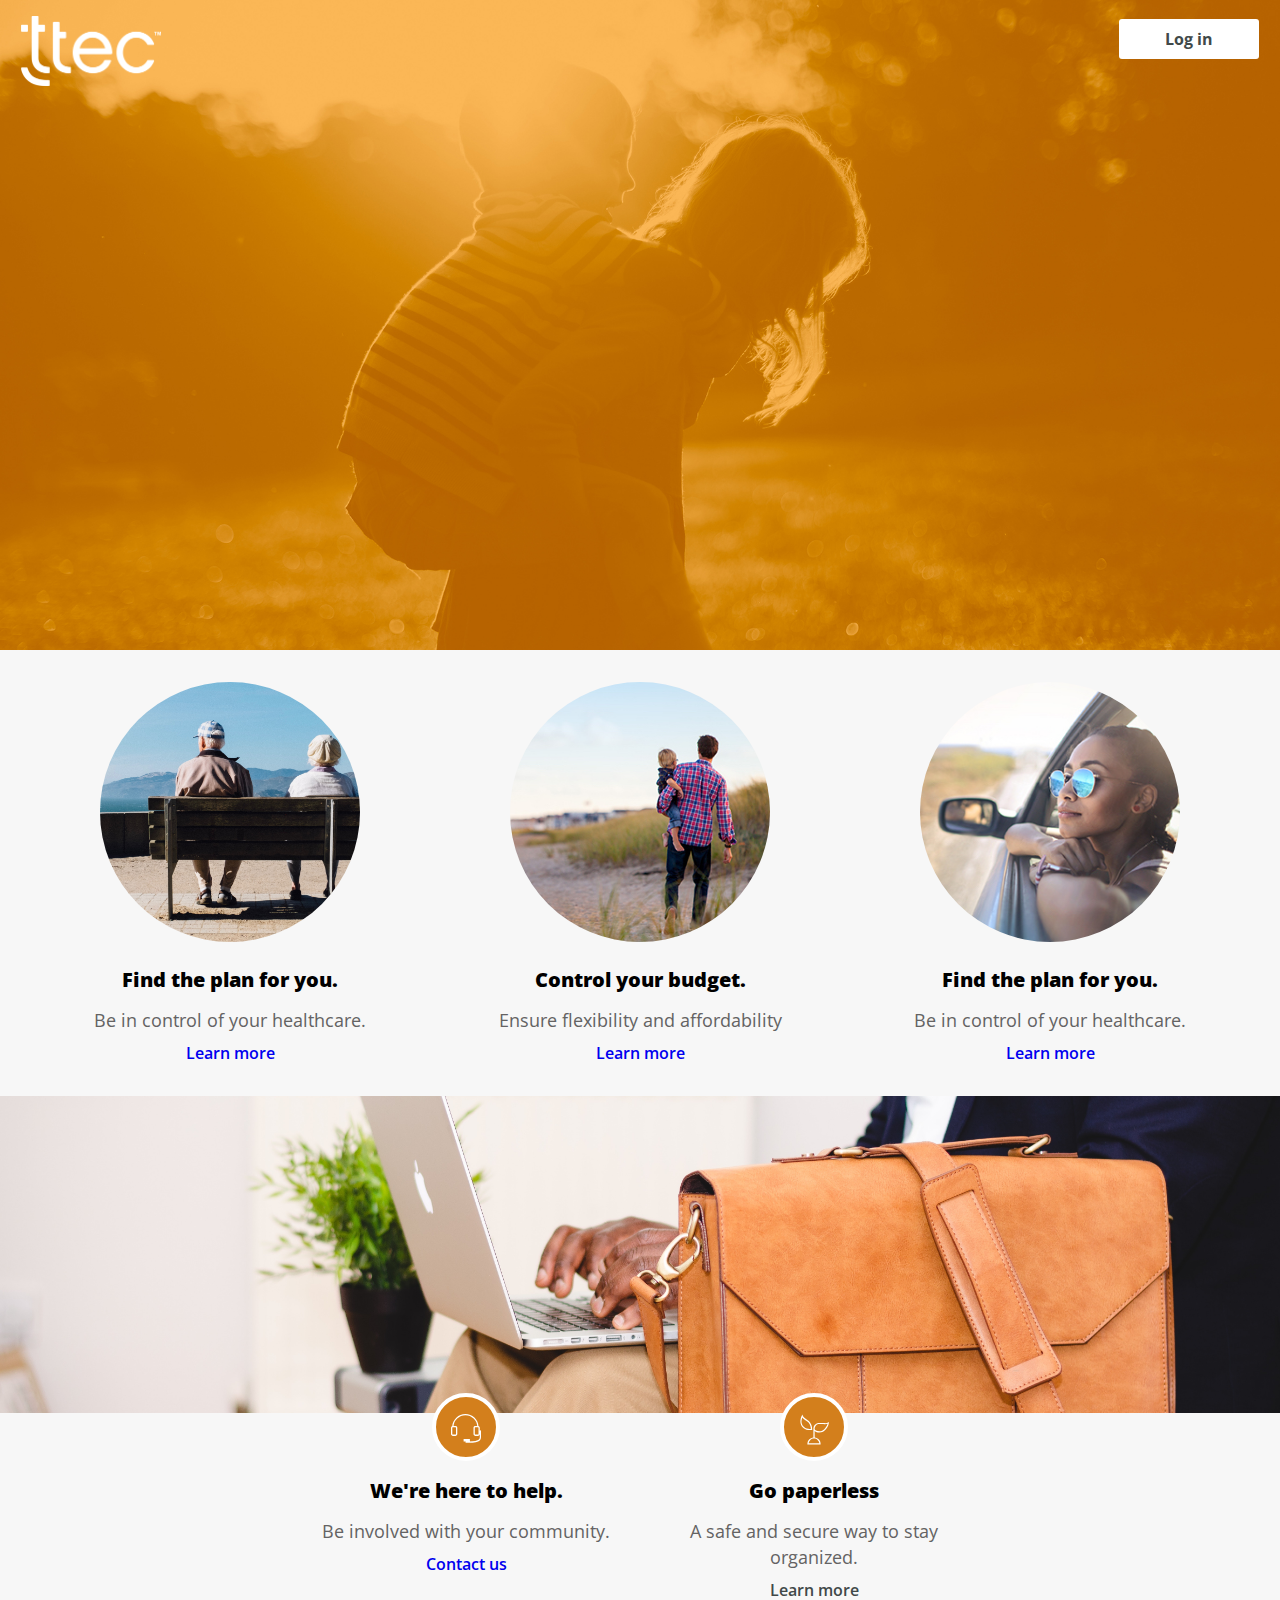
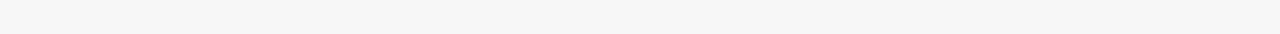
==== commit 0d43bc84: "Update index.html" ====
--- a/index.html
+++ b/index.html
@@ -26,10 +26,10 @@
                 <a><img src="./img/tteclogo.png" alt="U+" class="logo"></a>
                 <nav class="flex-grow-1">
                 <ul class="flex flex-mid-align flex-grow-1">
-					<li><a href="#">INDIVIDUAL</a></li>
-					<li><a href="#">FAMILY</a></li>
-					<li><a href="#">MEDICARE</a></li>
-					<li><a href="#">HEALTH & WELLNESS</a></li>
+					<li></li>
+					<li></li>
+					<li></li>
+					<li></li>
                 </ul></nav>
                 <button onclick="document.getElementById('id01').style.display='block'" style="width:auto;" class="launch-login">Log in</button>
                 <div id = "id01" class="overlay flex flex-col">
@@ -53,7 +53,7 @@
 			<div class="flex flex-col">
             <div class="wrap hero-wrap flex">
                 <div class="flex flex-col">
-                    <h1 class="hero">Stay healthy, <span>get covered</span></h1>
+
                 </div>
             </div>
             <div class="wrap options primary-options">
@@ -99,16 +99,7 @@
                 </div>
             </div>
         </main>
-        <footer class="">
-            <div class="wrap flex">
-                <nav><div class="flex">
-                <a>About us</a>
-                <a>Reviews</a>
-                <a>Privacy</a>
-                </div>
-                </nav>
-            </div>
-        </footer>
+
     </div>
 </body>
 </html>
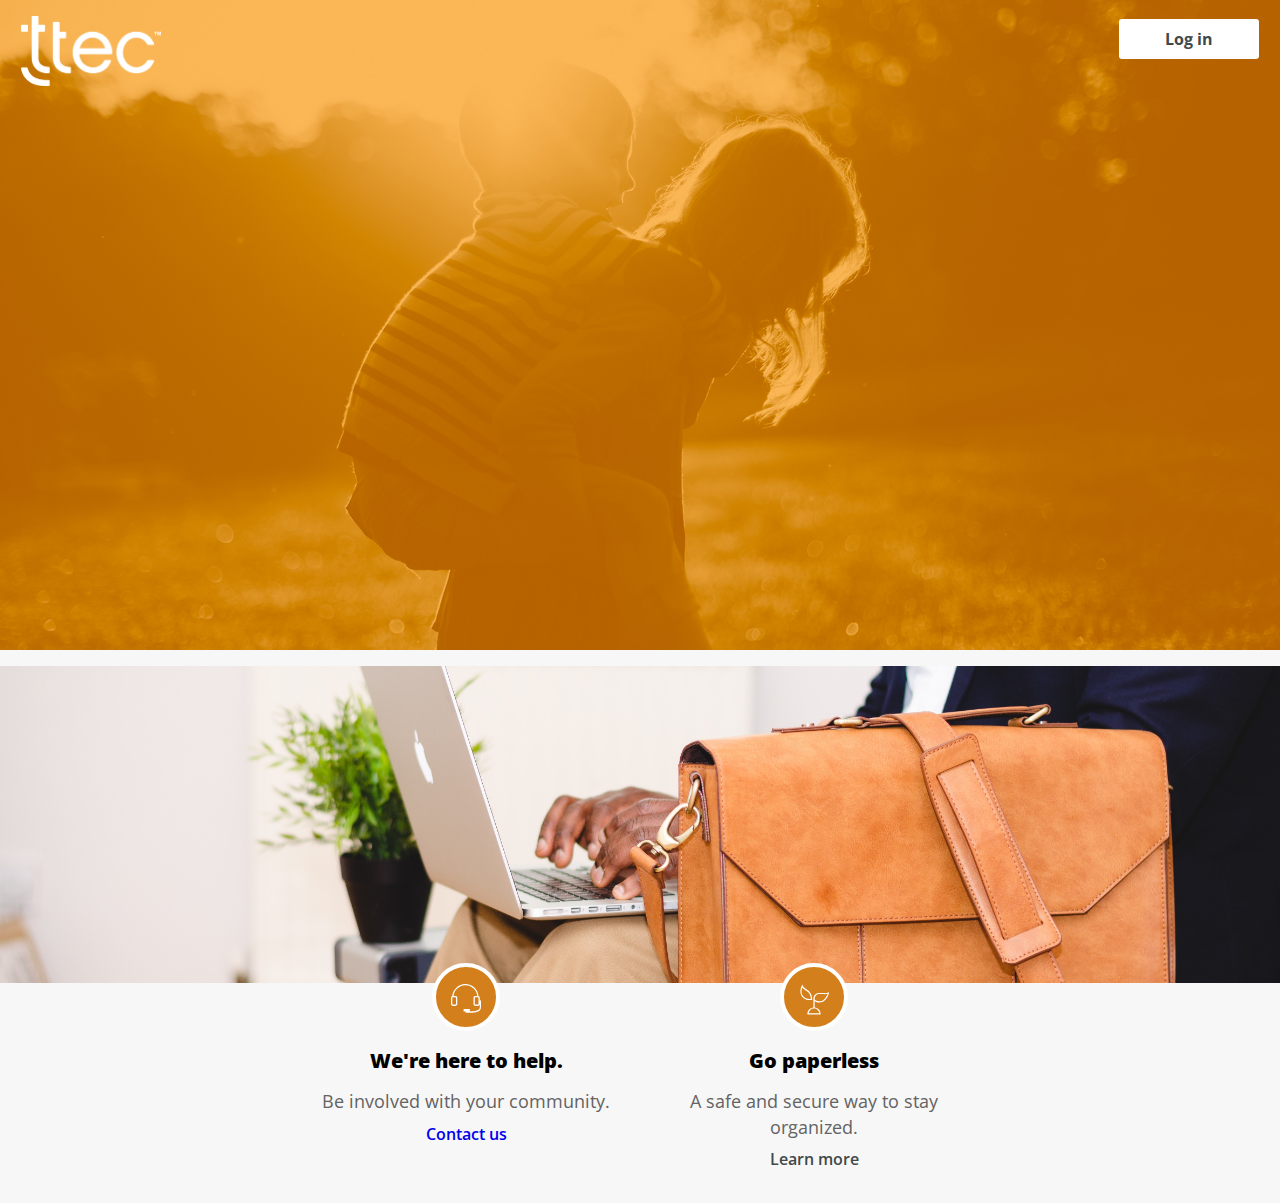
==== commit bdee65e1: "Update index.html" ====
--- a/index.html
+++ b/index.html
@@ -56,31 +56,7 @@
 
                 </div>
             </div>
-            <div class="wrap options primary-options">
-                <section class="front-option">
-                    <div><img src="img/option-1.jpg" alt="Something." class="option"></div>
-                        <div class="details">
-								<h2 class="option-header">Find the plan for you.</h2>
-								<p>Be in control of your healthcare.</p>
-                            <a href="./services.html">Learn more</a></div>
-                </section>
-                <section class="front-option">
-                    <div><img src="img/option-2.jpg" alt="Something." class="option"></div>
-                        <div class="details">
-								<h2 class="option-header">Control your budget.</h2>
-								<p>Ensure flexibility and affordability</p>
-                            <a href="./services.html">Learn more</a>
-                        </div>
-                    </section>
-                <section class="front-option">
-                    <div><img src="img/option-3.jpg" alt="Something." class="option"></div>
-                        <div class="details">
-								<h2 class="option-header">Find the plan for you.</h2>
-								<p>Be in control of your healthcare.</p>
-                            <a href="./services.html">Learn more</a>
-                        </div>
-                </section>
-            </div>
+            
             </div>
             <div class="secondary-options">
                 <div class="banner" style="background-image: url(&quot;img/secondary-options.jpg&quot;);">
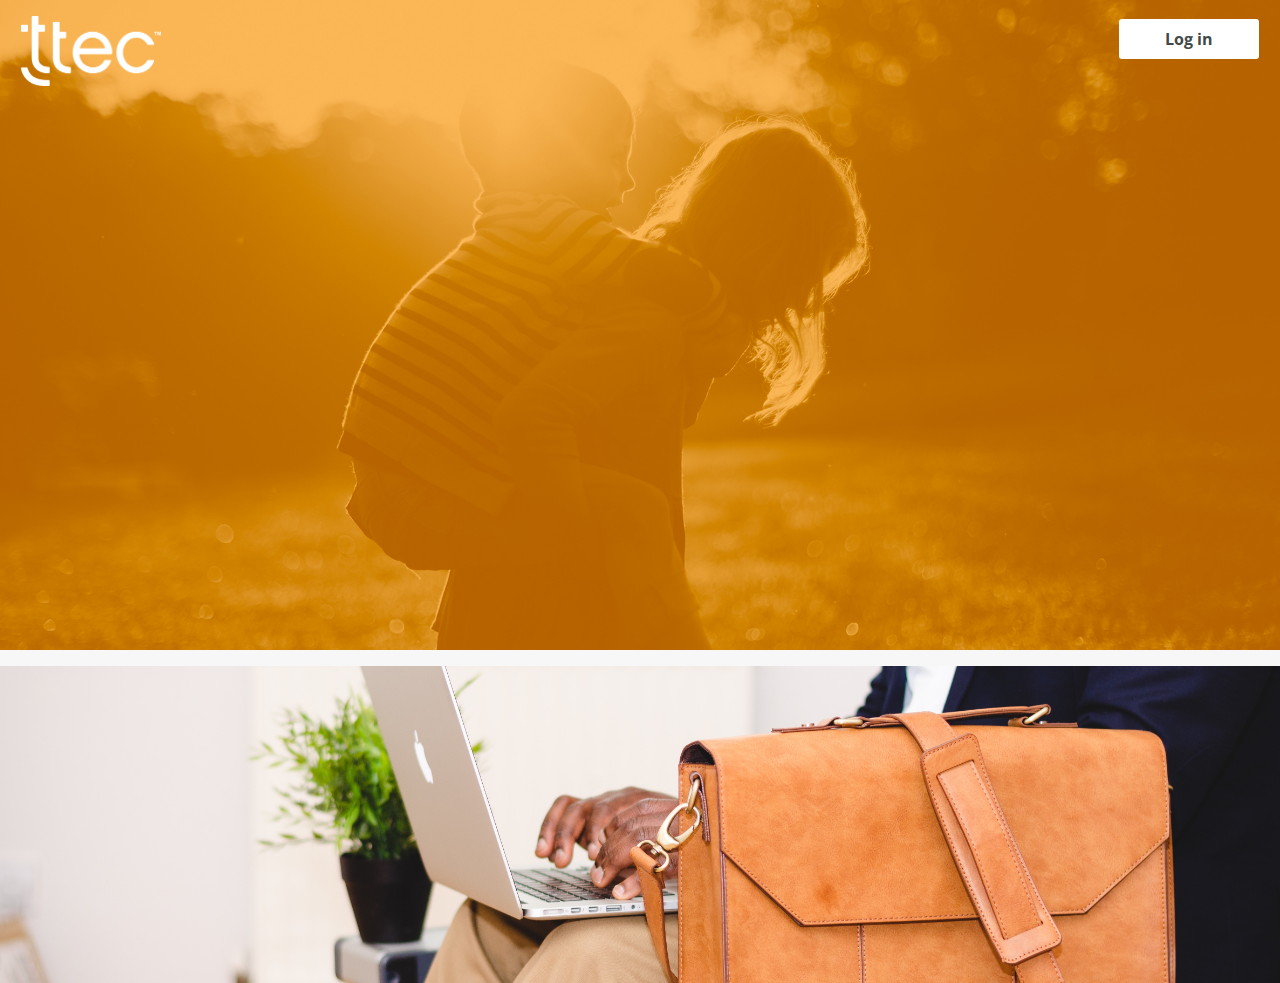
==== commit b03afe66: "Update index.html" ====
--- a/index.html
+++ b/index.html
@@ -61,18 +61,7 @@
             <div class="secondary-options">
                 <div class="banner" style="background-image: url(&quot;img/secondary-options.jpg&quot;);">
                 </div>
-                <div class="wrap options">
-                    <section class="front-option contact-us">
-                        <h2 class="option-header">We're here to help.</h2>
-                        <p>Be involved with your community.</p>
-                        <a href="./contact.html">Contact us</a>
-                    </section>
-                    <section class="front-option paperless">
-                    <h2 class="option-header">Go paperless</h2>
-                    <p>A safe and secure way to stay organized.</p>
-                    <a>Learn more</a>
-                    </section>
-                </div>
+                
             </div>
         </main>
 
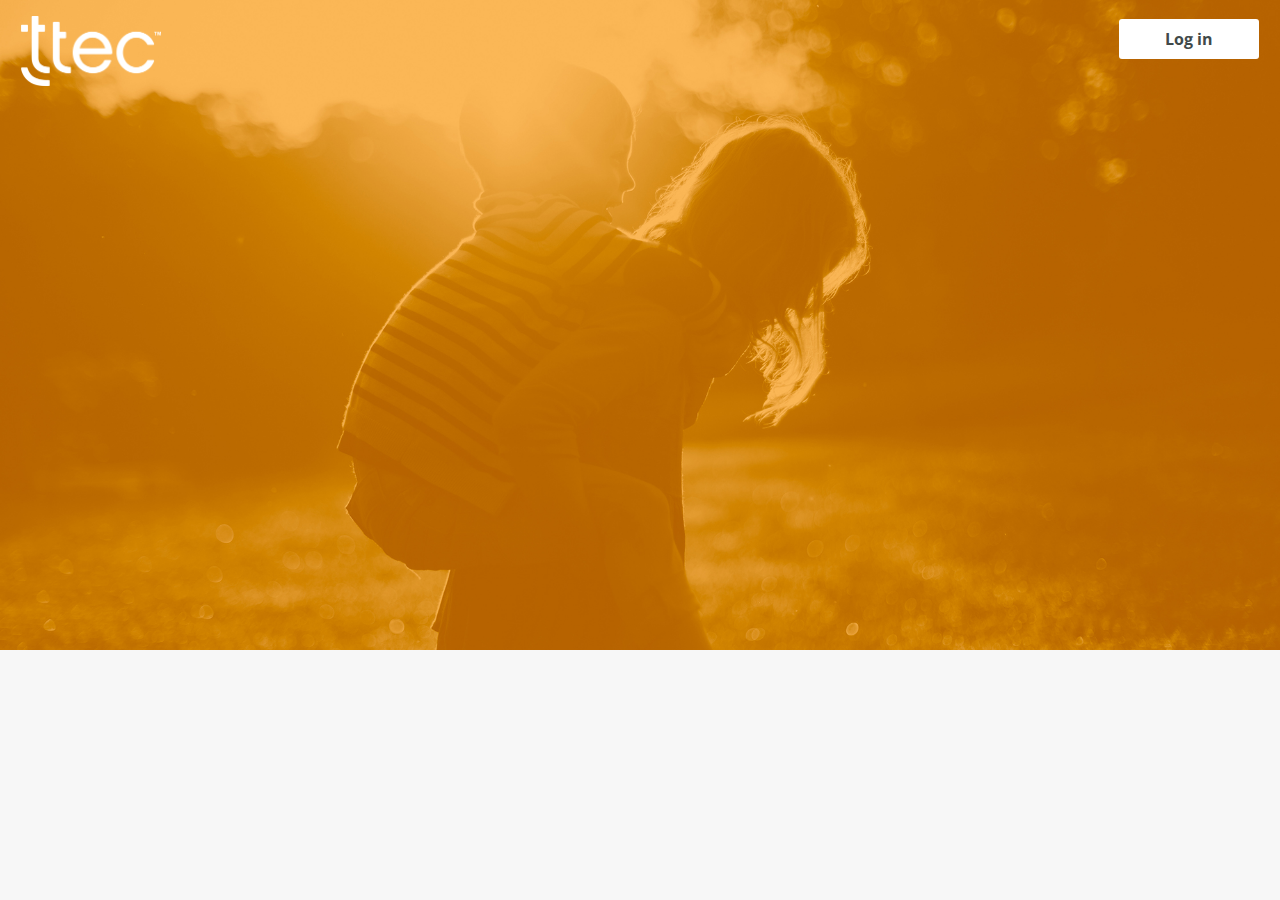
==== commit d5509e05: "Update index.html" ====
--- a/index.html
+++ b/index.html
@@ -58,10 +58,7 @@
             </div>
             
             </div>
-            <div class="secondary-options">
-                <div class="banner" style="background-image: url(&quot;img/secondary-options.jpg&quot;);">
-                </div>
-                
+               
             </div>
         </main>
 
